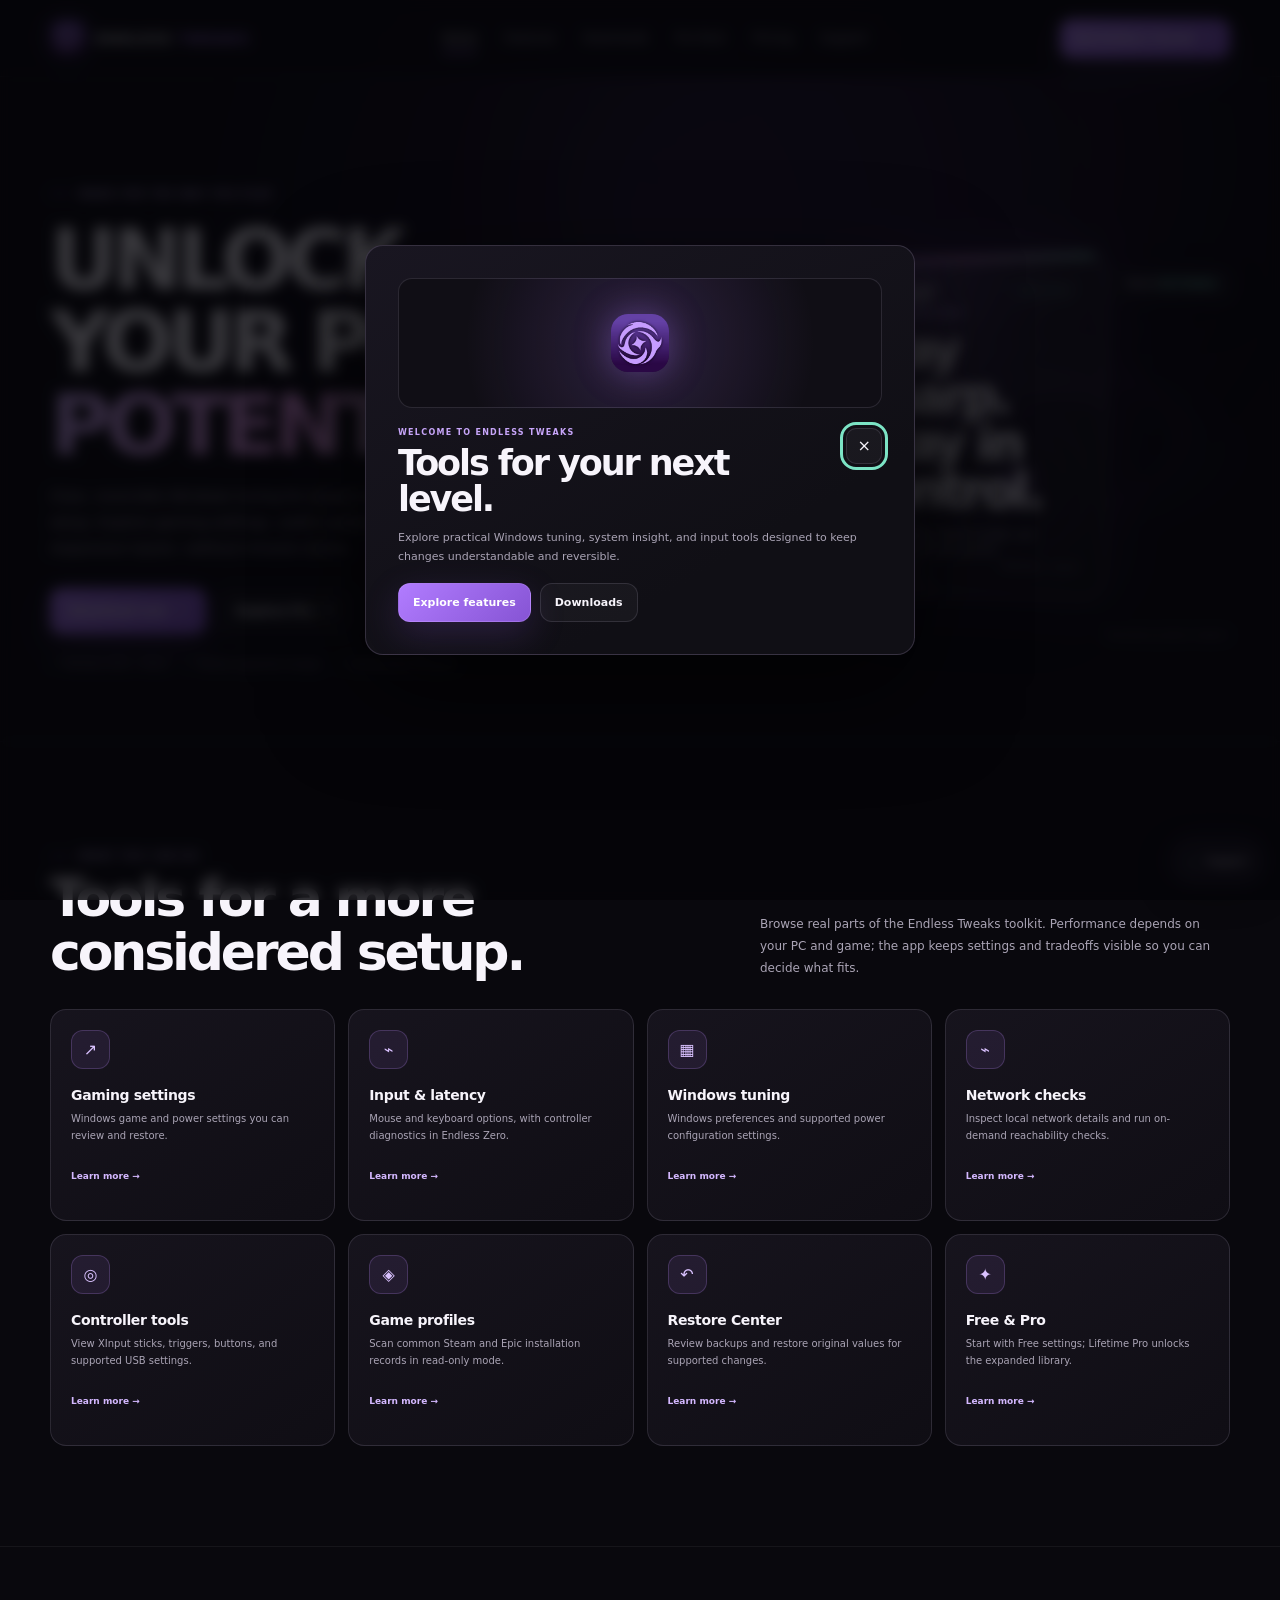
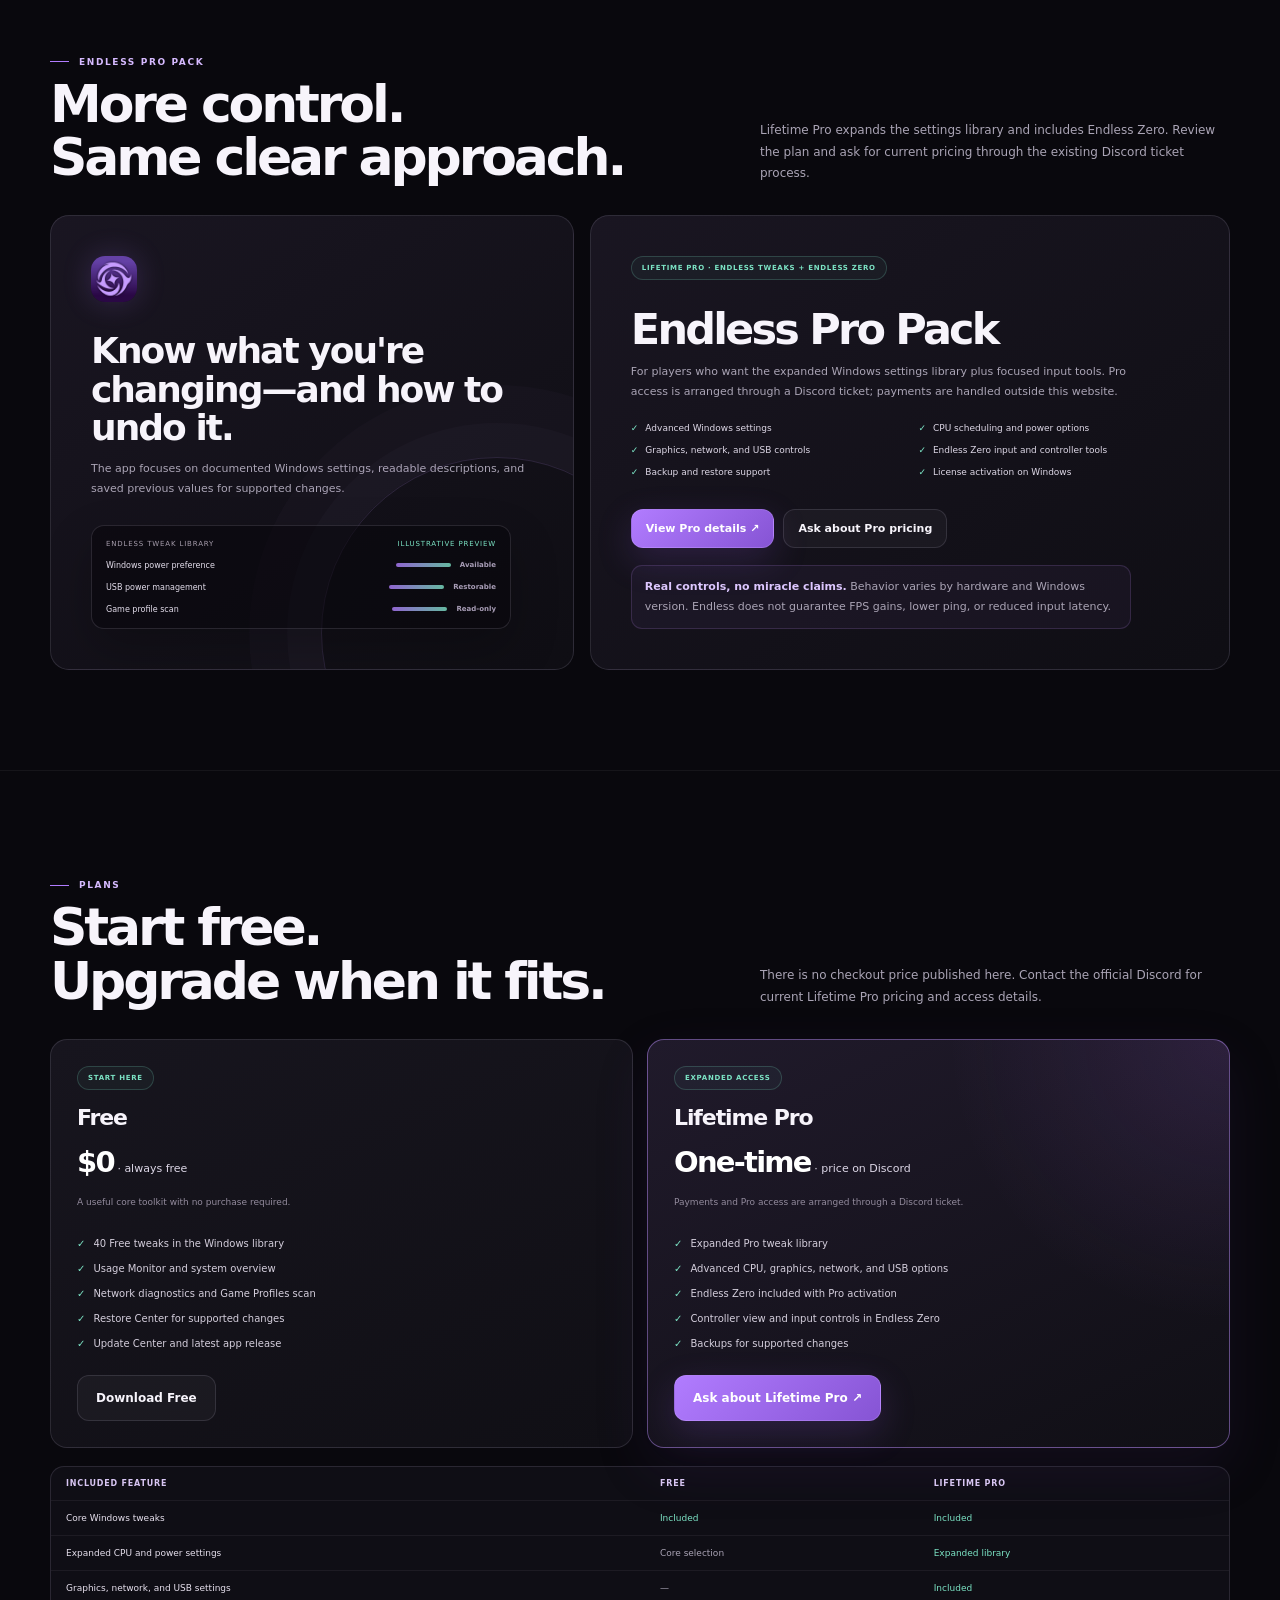
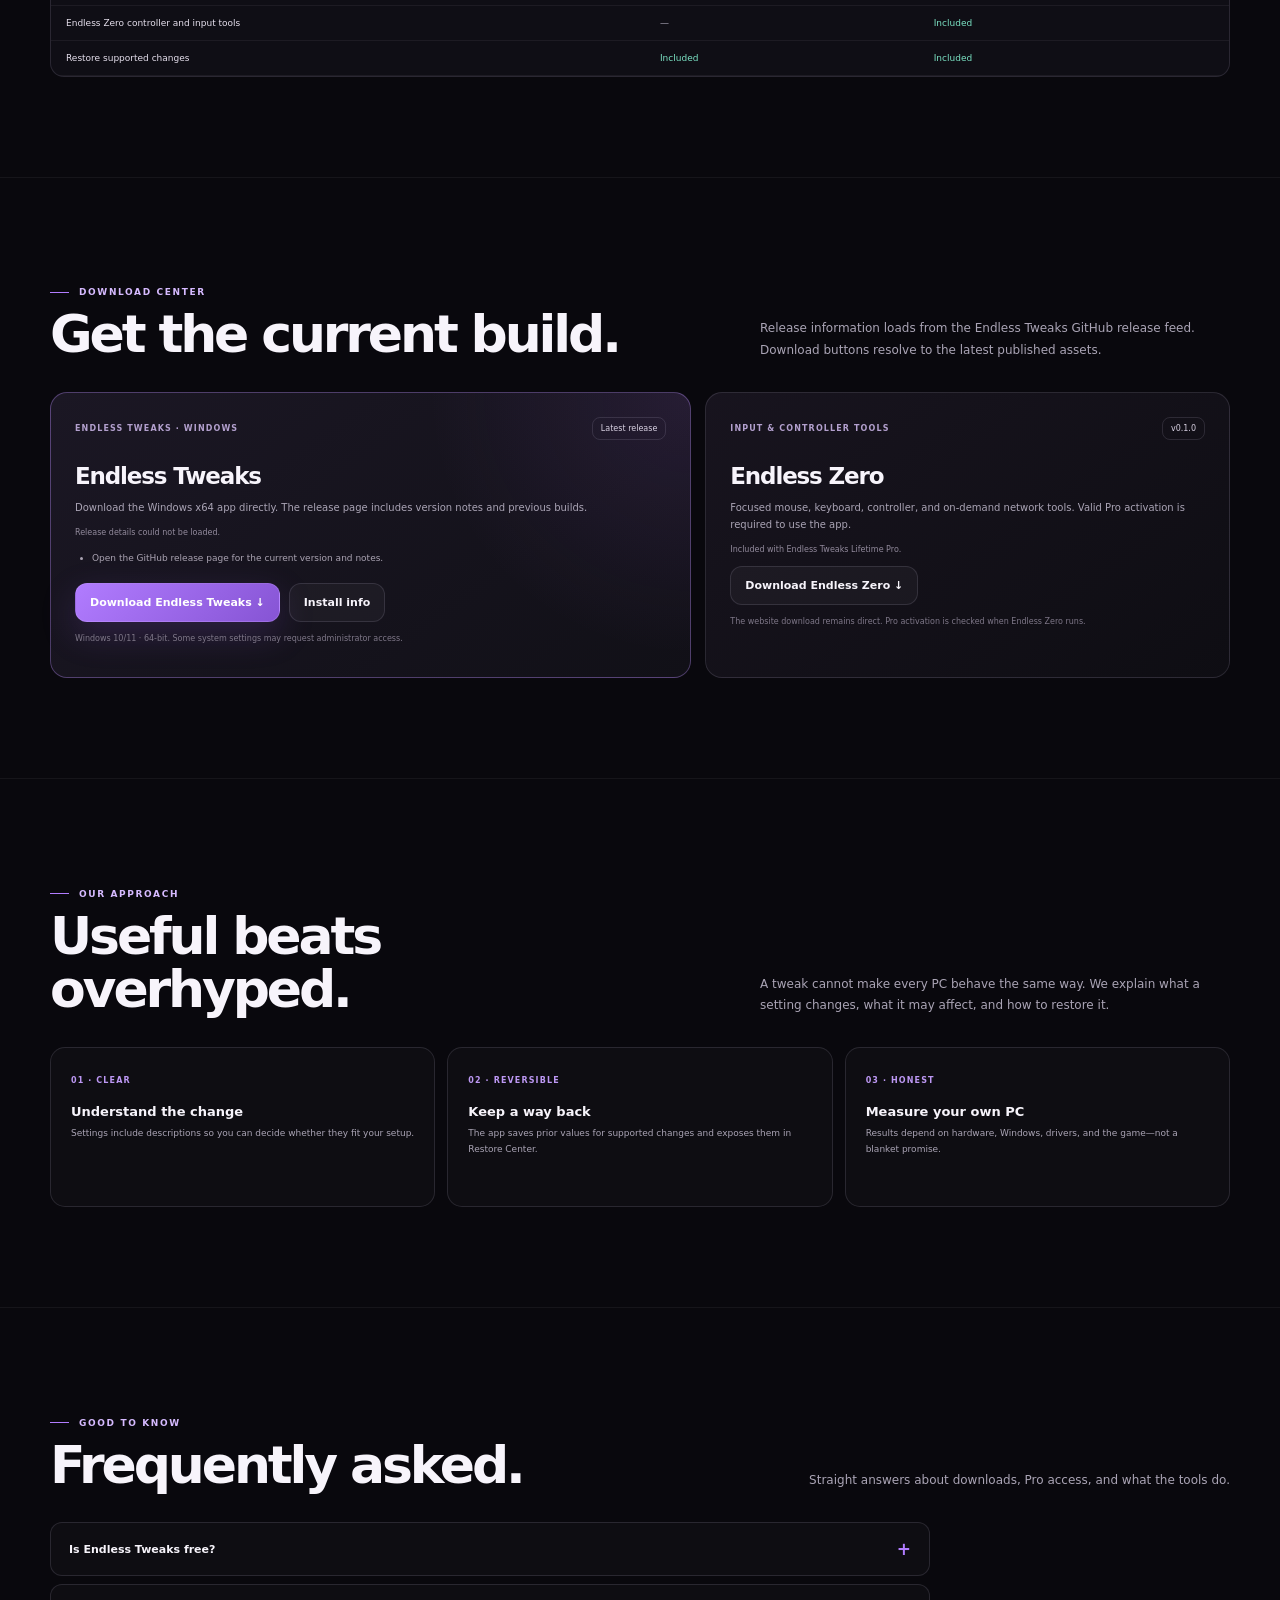
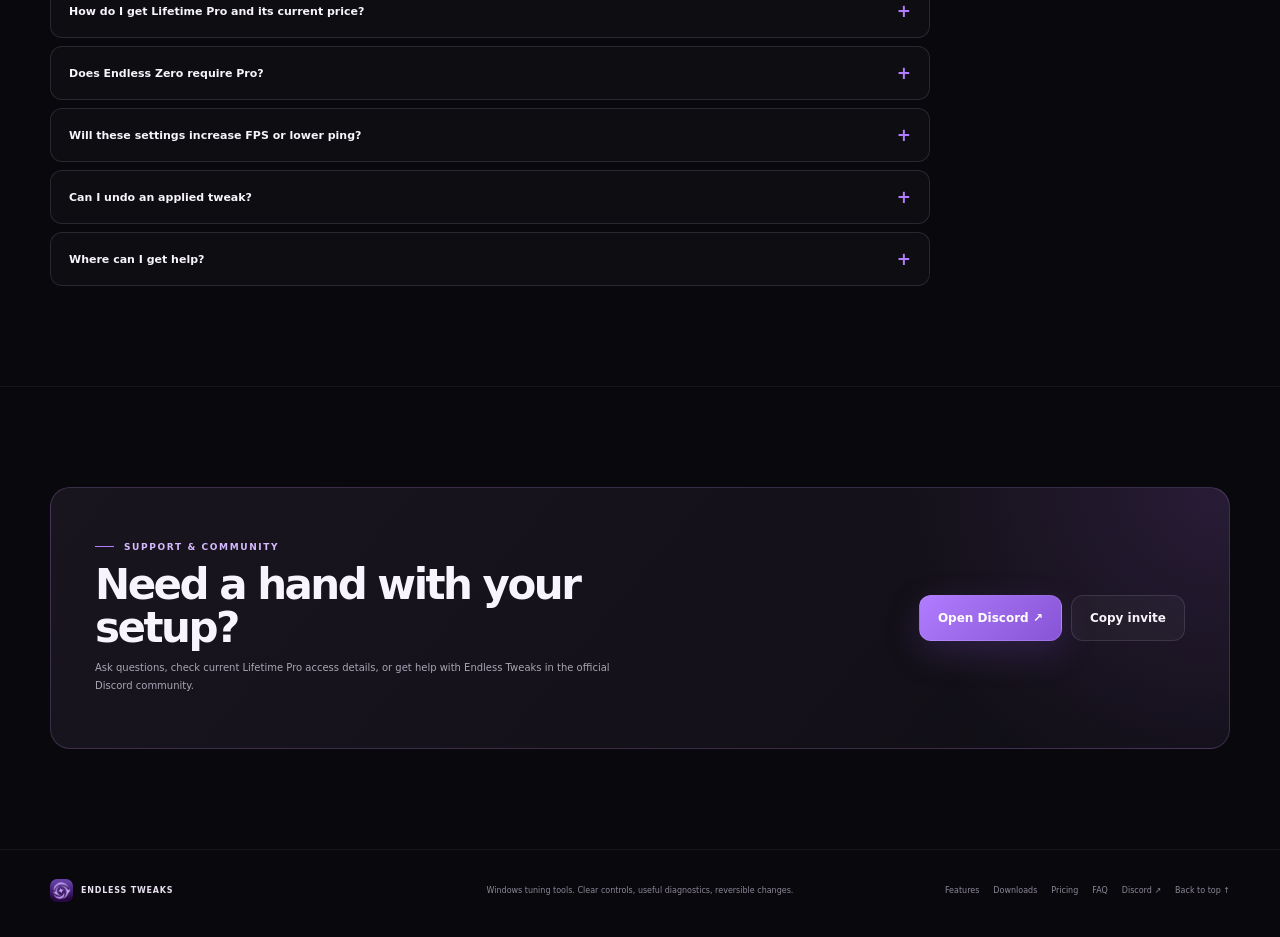
==== index.html @ 5c089eae "Remove Endless Zero release notes" ====
<!doctype html>
<html lang="en">
<head>
  <meta charset="utf-8">
  <meta name="viewport" content="width=device-width, initial-scale=1">
  <meta name="theme-color" content="#09080d">
  <meta name="description" content="Endless Tweaks gives PC players clear Windows tuning tools, reversible settings, system insights, and controller diagnostics.">
  <meta property="og:type" content="website">
  <meta property="og:title" content="Endless Tweaks — Play sharp. Stay in control.">
  <meta property="og:description" content="A practical Windows toolkit for gaming settings, system insight, and responsive inputs.">
  <meta property="og:image" content="https://endlesstweaks.github.io/endless-site/endless-logo-purple.png">
  <title>Endless Tweaks — Play sharp. Stay in control.</title>
  <style>
    :root{color-scheme:dark;--bg:#09080d;--surface:#111017;--surface2:#17151f;--line:rgba(224,211,248,.13);--line2:rgba(196,151,255,.34);--text:#f7f4fb;--muted:#aaa4b5;--purple:#b17cff;--purple2:#8856dc;--pink:#ee9aeb;--mint:#7ce4c5;--max:1180px;--mx:50vw;--my:25vh;font-family:Inter,ui-sans-serif,system-ui,-apple-system,BlinkMacSystemFont,"Segoe UI",sans-serif;font-synthesis:none;text-rendering:optimizeLegibility}
    *{box-sizing:border-box}html{scroll-behavior:smooth;scroll-padding-top:90px}body{margin:0;min-width:320px;overflow-x:hidden;background:var(--bg);color:var(--text)}body:before{content:"";position:fixed;inset:0;z-index:-1;pointer-events:none;background:radial-gradient(680px circle at var(--mx) var(--my),rgba(126,77,181,.13),transparent 67%)}body:after{content:"";position:fixed;inset:0;z-index:-2;pointer-events:none;opacity:.2;background-image:linear-gradient(rgba(255,255,255,.018) 1px,transparent 1px),linear-gradient(90deg,rgba(255,255,255,.018) 1px,transparent 1px);background-size:72px 72px;mask-image:linear-gradient(to bottom,black,transparent 72%)}a{color:inherit;text-decoration:none}button{font:inherit;color:inherit;cursor:pointer}img{max-width:100%}:focus-visible{outline:3px solid var(--mint);outline-offset:3px}.wrap{width:min(var(--max),calc(100% - 48px));margin-inline:auto}.skip{position:absolute;left:12px;top:-60px;z-index:90;padding:12px 16px;border-radius:10px;background:white;color:#111}.skip:focus{top:12px}
    .announcement{display:none;border-bottom:1px solid var(--line);background:rgba(177,124,255,.09)}.announcement.show{display:block}.announcement-in{display:flex;align-items:center;justify-content:center;gap:12px;min-height:40px;color:#e9dafd;font-size:12px;text-align:center}.announcement a{color:var(--mint);text-decoration:underline;text-underline-offset:3px}.icon-button,.menu-toggle{display:inline-grid;place-items:center;width:36px;height:36px;border:1px solid var(--line);border-radius:10px;background:rgba(255,255,255,.04)}
    .topbar{position:sticky;top:0;z-index:30;border-bottom:1px solid rgba(255,255,255,.065);background:rgba(9,8,13,.84);backdrop-filter:blur(18px)}.nav{height:76px;display:flex;align-items:center;justify-content:space-between;gap:22px}.brand{display:inline-flex;align-items:center;gap:10px;flex:0 0 auto;font-size:13px;font-weight:850;letter-spacing:.12em}.brand img{width:36px;height:36px;border:1px solid rgba(207,177,255,.2);border-radius:11px;object-fit:cover;box-shadow:0 0 24px rgba(173,120,255,.2)}.brand em{color:var(--purple);font-style:normal}.navlinks{display:flex;align-items:center;gap:clamp(14px,2.1vw,28px);color:#aaa4b5;font-size:12px}.navlinks a{position:relative;padding:10px 0;transition:color .18s}.navlinks a:hover,.navlinks a[aria-current=location]{color:white}.navlinks a[aria-current=location]:after{content:"";position:absolute;left:0;right:0;bottom:2px;height:2px;border-radius:2px;background:var(--purple)}.nav-actions{display:flex;align-items:center;gap:9px}.menu-toggle{display:none}
    .button{display:inline-flex;align-items:center;justify-content:center;gap:9px;min-height:46px;padding:0 18px;border:1px solid rgba(213,186,255,.2);border-radius:12px;background:linear-gradient(135deg,#b17cff,#8654d4);color:white;font-size:12px;font-weight:760;box-shadow:0 12px 35px rgba(130,83,204,.22);transition:transform .2s,box-shadow .2s,filter .2s,border-color .2s}.button:hover{transform:translateY(-2px);filter:brightness(1.08);box-shadow:0 16px 40px rgba(130,83,204,.32)}.button.secondary{border-color:var(--line);background:rgba(255,255,255,.035);box-shadow:none;color:var(--text)}.button.secondary:hover{border-color:var(--line2);background:rgba(177,124,255,.08)}.button.small{min-height:39px;padding-inline:14px;font-size:11px}.button.text{min-height:34px;padding:0;border:0;background:none;box-shadow:none;color:#d5baff}
    .hero{position:relative;overflow:hidden;padding:clamp(66px,8vw,110px) 0 72px}.hero:before{content:"";position:absolute;top:-180px;left:44%;width:600px;height:520px;border-radius:50%;background:rgba(132,77,193,.12);filter:blur(90px);pointer-events:none}.hero-grid{position:relative;display:grid;grid-template-columns:1fr .92fr;align-items:center;gap:clamp(35px,6vw,80px)}.eyebrow{display:inline-flex;align-items:center;gap:10px;color:#d6baff;font-size:9px;font-weight:850;letter-spacing:.18em;text-transform:uppercase}.eyebrow:before{content:"";width:19px;height:1px;background:var(--purple)}h1{max-width:700px;margin:20px 0 18px;font-size:clamp(49px,7.4vw,84px);line-height:.98;letter-spacing:-.072em;font-weight:780}.gradient-text{background:linear-gradient(105deg,#d2adff 2%,#e99ae8 52%,#a7ead2 100%);background-clip:text;-webkit-background-clip:text;color:transparent}.hero-copy{max-width:540px;margin:0;color:var(--muted);font-size:14px;line-height:1.85}.hero-actions{display:flex;align-items:center;flex-wrap:wrap;gap:11px;margin-top:26px}.trust{display:flex;flex-wrap:wrap;gap:9px 17px;margin-top:25px;color:#928b9d;font-size:9px}.trust span{display:inline-flex;align-items:center;gap:6px}.trust span:before{content:"✓";color:var(--mint);font-weight:900}
    .hero-art{min-height:435px;position:relative;display:grid;place-items:center;perspective:1100px;isolation:isolate}.halo{position:absolute;width:min(420px,88%);aspect-ratio:1;border:1px solid rgba(194,151,255,.17);border-radius:50%;transform:rotateX(67deg) rotateZ(-22deg);box-shadow:0 0 80px rgba(133,78,198,.12),inset 0 0 70px rgba(133,78,198,.06)}.halo:before,.halo:after{content:"";position:absolute;inset:13%;border:1px solid rgba(194,151,255,.12);border-radius:50%}.halo:after{inset:29%}.pack-stage{position:relative;width:min(390px,86%);height:370px;display:grid;place-items:center;transform-style:preserve-3d;transition:transform .25s ease-out}.pack-box{position:relative;width:min(278px,72vw);height:340px;display:flex;flex-direction:column;justify-content:space-between;padding:24px;overflow:hidden;border:1px solid rgba(230,214,255,.3);border-radius:20px;background:radial-gradient(430px circle at 10% 3%,rgba(183,129,255,.27),transparent 48%),linear-gradient(150deg,#272133 2%,#17131f 60%,#0e0d13);box-shadow:0 38px 90px rgba(0,0,0,.55),0 0 65px rgba(154,91,223,.2);transform:rotateY(-11deg) rotateX(4deg);transition:transform .3s,box-shadow .3s}.pack-box:before{content:"";position:absolute;inset:0 0 auto;height:4px;background:linear-gradient(90deg,var(--purple),var(--pink),var(--mint))}.pack-box:after{content:"";position:absolute;right:-80px;bottom:-70px;width:265px;height:265px;border:1px solid rgba(203,170,255,.13);border-radius:50%;box-shadow:0 0 0 28px rgba(203,170,255,.025),0 0 0 58px rgba(203,170,255,.02)}.pack-top,.pack-bottom{position:relative;z-index:1;width:100%;display:flex;justify-content:space-between;align-items:center;gap:9px}.pack-brand{display:flex;align-items:center;gap:8px;font-size:8px;font-weight:850;letter-spacing:.15em}.pack-brand img{width:25px;height:25px;border-radius:7px}.edition{padding:6px 8px;border:1px solid rgba(124,228,197,.24);border-radius:99px;color:var(--mint);font-size:7px;letter-spacing:.1em}.pack-copy{position:relative;z-index:1}.pack-copy small{display:block;margin-bottom:9px;color:#c7a7ff;font-size:8px;font-weight:850;letter-spacing:.18em}.pack-copy strong{display:block;font-size:clamp(34px,4.7vw,50px);line-height:.94;letter-spacing:-.07em}.pack-copy span{display:block;max-width:190px;margin-top:12px;color:#b3acbe;font-size:10px;line-height:1.55}.pack-foot{position:relative;z-index:1;display:flex;justify-content:space-between;color:#9c94a7;font-size:7px;letter-spacing:.11em}.pack-orbit{position:absolute;z-index:-1;right:-8px;bottom:4px;width:140px;height:140px;border:1px solid rgba(183,132,247,.26);border-radius:50%}.pack-orbit:before,.pack-orbit:after{content:"";position:absolute;border:1px solid rgba(183,132,247,.22);border-radius:inherit}.pack-orbit:before{inset:20px}.pack-orbit:after{inset:43px;background:radial-gradient(circle,rgba(177,124,255,.22),transparent 72%)}.float{position:absolute;z-index:3;padding:10px 12px;border:1px solid rgba(222,207,246,.16);border-radius:11px;background:rgba(18,15,25,.88);backdrop-filter:blur(12px);box-shadow:0 14px 38px rgba(0,0,0,.32);color:#dbd3e5;font-size:8px}.float strong{color:var(--mint)}.float-a{top:63px;right:-1px}.float-b{bottom:56px;left:-1px}.art-caption{position:absolute;right:2px;bottom:1px;color:#756e7f;font-size:8px;letter-spacing:.06em}
    .section{padding:clamp(68px,8vw,100px) 0;border-top:1px solid rgba(255,255,255,.055)}.section-head{display:flex;align-items:end;justify-content:space-between;gap:26px;margin-bottom:30px}h2{margin:11px 0 0;font-size:clamp(33px,4.7vw,52px);line-height:1.03;letter-spacing:-.06em}.section-copy{max-width:470px;margin:0;color:var(--muted);font-size:12px;line-height:1.8}.feature-grid{display:grid;grid-template-columns:repeat(4,1fr);gap:13px}.feature-card{position:relative;min-height:212px;overflow:hidden;padding:20px;border:1px solid var(--line);border-radius:16px;background:linear-gradient(145deg,rgba(24,21,31,.94),rgba(16,14,21,.96));transition:transform .2s,border-color .2s,box-shadow .2s}.feature-card:after{content:"";position:absolute;inset:0;pointer-events:none;opacity:0;background:radial-gradient(280px circle at var(--lx,50%) var(--ly,50%),rgba(180,126,255,.12),transparent 67%);transition:opacity .2s}.feature-card:hover{transform:translateY(-4px);border-color:var(--line2);box-shadow:0 18px 42px rgba(0,0,0,.22),0 0 28px rgba(154,99,221,.08)}.feature-card:hover:after{opacity:1}.feature-icon{position:relative;z-index:1;display:grid;place-items:center;width:39px;height:39px;border:1px solid rgba(190,143,255,.22);border-radius:12px;background:rgba(173,120,255,.09);color:#dac2ff;font-size:16px}.feature-card h3{position:relative;z-index:1;margin:18px 0 7px;font-size:14px;letter-spacing:-.025em}.feature-card p{position:relative;z-index:1;min-height:45px;margin:0 0 9px;color:var(--muted);font-size:10px;line-height:1.7}.learn{position:relative;z-index:1;padding:4px 0;border:0;background:none;color:#d4b8ff;font-size:9px;font-weight:750}.learn:hover{color:var(--mint)}
    .split{display:grid;grid-template-columns:.9fr 1.1fr;gap:16px}.showcase,.product{position:relative;overflow:hidden;border:1px solid var(--line);border-radius:19px;background:linear-gradient(145deg,rgba(26,22,34,.98),rgba(15,14,20,.98))}.showcase{min-height:410px;padding:clamp(24px,4vw,40px)}.showcase:before{content:"";position:absolute;right:-100px;bottom:-140px;width:350px;height:350px;border:1px solid rgba(194,151,255,.15);border-radius:50%;box-shadow:0 0 0 34px rgba(194,151,255,.025),0 0 0 72px rgba(194,151,255,.02)}.showcase-mark{width:46px;height:46px;border-radius:14px;box-shadow:0 0 30px rgba(173,120,255,.2)}.showcase h3{max-width:430px;margin:26px 0 10px;font-size:clamp(27px,3vw,36px);line-height:1.08;letter-spacing:-.055em}.showcase p{max-width:450px;color:var(--muted);font-size:11px;line-height:1.8}.mini-window{position:relative;z-index:1;max-width:420px;margin-top:26px;padding:14px;border:1px solid rgba(235,224,250,.13);border-radius:13px;background:rgba(8,7,11,.56);box-shadow:0 20px 48px rgba(0,0,0,.22)}.mini-head{display:flex;justify-content:space-between;color:#a69dac;font-size:7px;letter-spacing:.12em}.mini-head span:last-child{color:var(--mint)}.mini-row{display:grid;grid-template-columns:1fr 55px auto;align-items:center;gap:9px;margin-top:13px;color:#e4deec;font-size:8px}.mini-row i{height:4px;border-radius:9px;background:linear-gradient(90deg,var(--purple),var(--mint));opacity:.8}.mini-row b{color:#a89db6;font-size:7px;font-weight:600}.product{display:flex;flex-direction:column;justify-content:space-between;padding:clamp(24px,4vw,40px)}.tag{display:inline-flex;align-items:center;gap:7px;width:fit-content;padding:7px 10px;border:1px solid rgba(124,228,197,.2);border-radius:99px;background:rgba(124,228,197,.045);color:var(--mint);font-size:7px;font-weight:800;letter-spacing:.1em;text-transform:uppercase}.product h3{max-width:500px;margin:21px 0 10px;font-size:clamp(30px,4vw,43px);line-height:1;letter-spacing:-.065em}.product p{max-width:500px;color:var(--muted);font-size:11px;line-height:1.8}.bullets{display:grid;grid-template-columns:1fr 1fr;gap:12px 17px;margin:21px 0 25px;padding:0;list-style:none;color:#ded8e7;font-size:9px}.bullets li:before{content:"✓";margin-right:7px;color:var(--mint)}.cta-row{display:flex;align-items:center;flex-wrap:wrap;gap:9px}.callout{margin:17px 0 0;padding:11px 13px;border:1px solid rgba(196,151,255,.16);border-radius:11px;background:rgba(173,120,255,.05);color:#b9b1c2;font-size:9px;line-height:1.65}.callout strong{color:#ddc7ff}
    .plans{display:grid;grid-template-columns:1fr 1fr;gap:14px}.plan{display:flex;flex-direction:column;min-height:355px;padding:26px;border:1px solid var(--line);border-radius:17px;background:linear-gradient(155deg,#17151e,#100f15)}.plan.pro{border-color:rgba(188,145,255,.45);background:radial-gradient(500px circle at 100% 0%,rgba(160,100,220,.14),transparent 56%),linear-gradient(155deg,#201a2b,#100f15);box-shadow:0 20px 56px rgba(85,54,133,.13)}.plan h3{margin:15px 0 4px;font-size:22px;letter-spacing:-.05em}.plan-price{color:#ddd7e7;font-size:11px}.plan-price strong{color:white;font-size:29px;letter-spacing:-.06em}.plan-note{margin-top:7px;color:#938b9d;font-size:9px}.plan-list{display:grid;gap:10px;margin:20px 0 24px;padding:0;list-style:none;color:#d4cedc;font-size:10px}.plan-list li{display:flex;gap:8px;line-height:1.5}.plan-list li:before{content:"✓";color:var(--mint);font-weight:900}.plan .button{width:fit-content;margin-top:auto}.comparison{margin-top:18px;overflow:auto;border:1px solid var(--line);border-radius:14px;background:rgba(18,16,24,.75)}table{width:100%;min-width:530px;border-collapse:collapse;text-align:left;font-size:9px}th,td{padding:12px 15px;border-bottom:1px solid rgba(255,255,255,.06)}th{color:#d8c6f3;font-size:8px;letter-spacing:.1em;text-transform:uppercase}td{color:var(--muted)}td:first-child{color:#e7e1ee}.yes{color:var(--mint)!important}
    .downloads{display:grid;grid-template-columns:1.1fr .9fr;gap:14px}.download-card{min-height:285px;padding:24px;border:1px solid var(--line);border-radius:17px;background:linear-gradient(145deg,rgba(25,21,32,.95),rgba(15,14,20,.95))}.download-card.primary{border-color:rgba(188,145,255,.34);background:radial-gradient(450px circle at 100% 0%,rgba(160,100,220,.12),transparent 58%),linear-gradient(145deg,#1b1724,#111017)}.download-meta{display:flex;align-items:center;justify-content:space-between;gap:10px}.download-meta small{color:#b3a0ce;font-size:8px;font-weight:800;letter-spacing:.14em}.pill{max-width:165px;padding:6px 8px;border:1px solid var(--line);border-radius:8px;color:#d8d1e2;font-size:8px;white-space:nowrap}.download-card h3{margin:23px 0 7px;font-size:23px;letter-spacing:-.05em}.download-card p{color:var(--muted);font-size:10px;line-height:1.7}.release-date{min-height:15px;color:#928a9c!important;font-size:8px!important}.release-notes{max-height:90px;overflow:auto;margin:10px 0 17px;padding-left:17px;color:#aaa3b2;font-size:9px;line-height:1.7}.download-foot{margin-top:10px;color:#7e7788!important;font-size:8px!important}.skeleton{display:inline-block;width:90px;height:12px;border-radius:5px;background:linear-gradient(90deg,#24212c,#383142,#24212c);background-size:200% 100%;animation:shine 1.4s infinite}@keyframes shine{to{background-position:-200% 0}}
    .approach-grid{display:grid;grid-template-columns:repeat(3,1fr);gap:12px}.approach-card{min-height:160px;padding:20px;border:1px solid var(--line);border-radius:15px;background:rgba(255,255,255,.025)}.approach-num{color:#bd98f4;font-size:8px;font-weight:850;letter-spacing:.14em}.approach-card h3{margin:17px 0 7px;font-size:13px}.approach-card p{margin:0;color:var(--muted);font-size:9px;line-height:1.75}
    .faq{display:grid;gap:8px;max-width:880px}.faq-item{overflow:hidden;border:1px solid var(--line);border-radius:12px;background:rgba(255,255,255,.023)}.faq-q{display:flex;width:100%;align-items:center;justify-content:space-between;gap:18px;padding:16px 18px;border:0;background:none;text-align:left;font-size:11px;font-weight:720}.faq-q span:last-child{color:var(--purple);font-size:17px;transition:transform .2s}.faq-q[aria-expanded=true] span:last-child{transform:rotate(45deg)}.faq-answer{display:grid;grid-template-rows:0fr;transition:grid-template-rows .22s}.faq-answer>div{overflow:hidden}.faq-answer p{margin:0;padding:0 18px 16px;color:var(--muted);font-size:10px;line-height:1.75}.faq-item.open .faq-answer{grid-template-rows:1fr}
    .support-band{display:flex;align-items:center;justify-content:space-between;gap:26px;padding:clamp(24px,5vw,44px);border:1px solid rgba(197,157,255,.2);border-radius:20px;background:radial-gradient(600px circle at 100% 0%,rgba(151,92,210,.17),transparent 56%),linear-gradient(130deg,#19151f,#100e15)}.support-band h2{max-width:570px;font-size:clamp(29px,4vw,42px)}.support-band p{max-width:550px;color:var(--muted);font-size:10px;line-height:1.75}.footer{padding:29px 0 35px;border-top:1px solid rgba(255,255,255,.06);color:#8e8798;font-size:8px}.footer-in{display:grid;grid-template-columns:1fr auto 1fr;align-items:center;gap:18px}.footer-brand{display:inline-flex;align-items:center;gap:8px;width:fit-content;color:#e8e1ef;font-weight:820;letter-spacing:.1em}.footer-brand img{width:23px;height:23px;border-radius:7px}.footer-links{display:flex;justify-content:flex-end;flex-wrap:wrap;gap:14px}.footer-links a:hover{color:white}.footer-note{text-align:center}.floating-support{position:fixed;right:18px;bottom:18px;z-index:25;display:inline-flex;align-items:center;gap:7px;min-height:42px;padding:0 14px;border:1px solid rgba(203,174,242,.24);border-radius:99px;background:rgba(26,22,34,.93);box-shadow:0 10px 34px rgba(0,0,0,.4),0 0 25px rgba(150,92,215,.12);backdrop-filter:blur(12px);color:#eee6f7;font-size:9px;font-weight:750;transition:transform .2s}.floating-support:hover{transform:translateY(-2px);border-color:var(--purple)}.floating-support b{color:var(--mint);font-size:14px}
    .toast{position:fixed;left:50%;bottom:22px;z-index:80;max-width:min(390px,calc(100vw - 32px));padding:11px 15px;transform:translate(-50%,20px);opacity:0;pointer-events:none;border:1px solid var(--line2);border-radius:10px;background:#201a2b;box-shadow:0 15px 50px rgba(0,0,0,.45);font-size:10px;transition:opacity .2s,transform .2s}.toast.visible{transform:translate(-50%,0);opacity:1}
    dialog{color:var(--text)}.modal{width:min(550px,calc(100% - 26px));max-height:min(88vh,740px);padding:0;overflow:auto;border:1px solid rgba(216,195,244,.18);border-radius:18px;background:linear-gradient(150deg,#191621,#100f15 72%);box-shadow:0 35px 100px rgba(0,0,0,.65)}.modal::backdrop{background:rgba(5,4,8,.78);backdrop-filter:blur(7px)}.modal-in{padding:clamp(20px,5vw,32px)}.modal-head{display:flex;align-items:start;justify-content:space-between;gap:18px}.modal-kicker{display:block;margin-bottom:8px;color:#c8a6fa;font-size:8px;font-weight:850;letter-spacing:.16em;text-transform:uppercase}.modal h2{margin:0;font-size:clamp(25px,6vw,35px)}.modal p{color:var(--muted);font-size:11px;line-height:1.75}.modal-actions{display:flex;flex-wrap:wrap;gap:9px;margin-top:17px}.detail-list{display:grid;gap:8px;padding:0;list-style:none}.detail-list li{color:#d7d0df;font-size:10px;line-height:1.6}.detail-list li:before{content:"✓";margin-right:8px;color:var(--mint)}.welcome-art{display:grid;place-items:center;min-height:130px;margin:0 0 20px;border:1px solid var(--line);border-radius:14px;background:radial-gradient(circle,rgba(170,114,246,.18),transparent 70%),#100e15}.welcome-art img{width:58px;height:58px;border-radius:17px;box-shadow:0 0 35px rgba(173,120,255,.35)}.status{min-height:16px;color:var(--mint)!important;font-size:9px!important}
    [data-reveal]{opacity:0;transform:translateY(15px);transition:opacity .5s ease,transform .5s ease}[data-reveal].in{opacity:1;transform:none}
    @media(max-width:980px){.navlinks{gap:12px;font-size:10px}.hero-grid{grid-template-columns:1fr .82fr;gap:20px}.hero-art{min-height:380px}.feature-grid{grid-template-columns:repeat(2,1fr)}}
    @media(max-width:760px){html{scroll-padding-top:76px}.wrap{width:min(var(--max),calc(100% - 34px))}.nav{height:67px}.menu-toggle{display:inline-grid}.navlinks{display:none;position:absolute;top:calc(100% + 1px);left:0;right:0;padding:10px 17px 14px;border-bottom:1px solid var(--line);background:rgba(12,10,17,.97);box-shadow:0 18px 36px rgba(0,0,0,.3)}.navlinks.open{display:grid;gap:0}.navlinks a{padding:12px 4px;font-size:12px}.navlinks a[aria-current=location]:after{display:none}.nav-actions>.button{display:none}.hero{padding:56px 0 57px}.hero-grid{grid-template-columns:1fr;gap:12px}.hero-art{min-height:370px}.section-head{align-items:start;flex-direction:column;gap:13px;margin-bottom:24px}.split{grid-template-columns:1fr}.showcase{min-height:370px}.downloads{grid-template-columns:1fr}.support-band{align-items:flex-start;flex-direction:column}.footer-in{grid-template-columns:1fr;justify-items:start}.footer-note{text-align:left}.footer-links{justify-content:flex-start}}
    @media(max-width:480px){.wrap{width:calc(100% - 30px)}.brand{gap:7px;font-size:9px}.brand img{width:31px;height:31px}.hero{padding-top:46px}h1{font-size:clamp(43px,13.5vw,63px)}.hero-copy{font-size:12px}.hero-art{min-height:340px;margin-inline:-5px}.pack-stage{height:320px}.pack-box{width:230px;height:294px;padding:20px}.pack-copy strong{font-size:40px}.float-a{top:18px;right:-3px}.float-b{bottom:18px;left:-3px}.art-caption{right:5px;font-size:7px}.feature-grid,.plans,.approach-grid{grid-template-columns:1fr}.feature-card{min-height:180px}.feature-card p{min-height:auto}.showcase,.product{padding:22px}.showcase{min-height:355px}.bullets{grid-template-columns:1fr;gap:8px}.plan{min-height:335px;padding:22px}.download-card{min-height:270px;padding:21px}.support-band{padding:22px}.floating-support{right:11px;bottom:11px;min-height:40px;padding-inline:12px}.footer-links{gap:10px 13px}}
    @media(prefers-reduced-motion:reduce){*,*:before,*:after{scroll-behavior:auto!important;animation-duration:.01ms!important;animation-iteration-count:1!important;transition-duration:.01ms!important}[data-reveal]{opacity:1;transform:none}}
  </style>
</head>
<body>
  <a class="skip" href="#main">Skip to content</a>
  <div class="announcement" id="announcement" aria-live="polite"><div class="announcement-in wrap"><span id="announcementText"></span><a id="announcementLink" href="#downloads">Details</a><button class="icon-button" type="button" aria-label="Dismiss announcement">×</button></div></div>
  <header class="topbar"><nav class="nav wrap" aria-label="Main navigation">
    <a class="brand" href="#top" aria-label="Endless Tweaks home"><img src="endless-logo-purple.png" alt=""><span>ENDLESS<em> TWEAKS</em></span></a>
    <div class="navlinks" id="siteNav"><a href="#top">Home</a><a href="#features">Features</a><a href="#downloads">Downloads</a><a href="#pro-pack">Pro Pack</a><a href="#pricing">Pricing</a><a href="#support">Support</a></div>
    <div class="nav-actions"><a class="button small" href="#downloads">Get Endless Tweaks <span aria-hidden="true">↓</span></a><button class="menu-toggle" type="button" aria-label="Open navigation menu" aria-expanded="false" aria-controls="siteNav"><span aria-hidden="true">☰</span></button></div>
  </nav></header>
  <main id="main">
    <section class="hero" id="top"><div class="hero-grid wrap"><div data-reveal>
      <span class="eyebrow">Made for the way you play</span><h1>UNLOCK YOUR PC'S <span class="gradient-text">POTENTIAL.</span></h1>
      <p class="hero-copy">Clear, reversible Windows tuning for players who want to understand their setup. Explore gaming settings, useful system readings, and tools for responsive inputs—without miracle claims.</p>
      <div class="hero-actions"><a class="button" href="#downloads">Download now <span aria-hidden="true">↓</span></a><a class="button secondary" href="#pro-pack">Explore Pro <span aria-hidden="true">↗</span></a></div>
      <div class="trust"><span>Windows 10/11 · 64-bit</span><span>Restore supported changes</span><span>No promised FPS gains</span></div>
    </div><div class="hero-art" id="heroArt" aria-label="Illustrative Endless Pro Pack artwork" data-reveal>
      <div class="halo" aria-hidden="true"></div><div class="float float-a">TWEAKS <strong>RESTORABLE</strong></div><div class="float float-b">SYSTEM TOOLS <strong>IN ONE PLACE</strong></div>
      <div class="pack-stage" id="packStage"><div class="pack-box">
        <div class="pack-top"><div class="pack-brand"><img src="endless-logo-purple.png" alt=""><span>ENDLESS<br>TWEAKS</span></div><span class="edition">PRO ACCESS</span></div>
        <div class="pack-copy"><small>ENDLESS PRO PACK</small><strong>Play sharp.<br>Stay in control.</strong><span>Windows tuning, system insight, and input tools in one focused kit.</span><i class="pack-orbit" aria-hidden="true"></i></div>
        <div class="pack-foot"><span>LIFETIME PLAN</span><span>WINDOWS · 64-BIT</span></div>
      </div></div><span class="art-caption">Illustrative product artwork</span>
    </div></div></section>

    <section class="section" id="features"><div class="wrap">
      <div class="section-head" data-reveal><div><span class="eyebrow">What you can do</span><h2>Tools for a more<br>considered setup.</h2></div><p class="section-copy">Browse real parts of the Endless Tweaks toolkit. Performance depends on your PC and game; the app keeps settings and tradeoffs visible so you can decide what fits.</p></div>
      <div class="feature-grid">
        <article class="feature-card" data-feature="gaming" data-reveal><span class="feature-icon" aria-hidden="true">↗</span><h3>Gaming settings</h3><p>Windows game and power settings you can review and restore.</p><button class="learn" type="button">Learn more →</button></article>
        <article class="feature-card" data-feature="input" data-reveal><span class="feature-icon" aria-hidden="true">⌁</span><h3>Input &amp; latency</h3><p>Mouse and keyboard options, with controller diagnostics in Endless Zero.</p><button class="learn" type="button">Learn more →</button></article>
        <article class="feature-card" data-feature="windows" data-reveal><span class="feature-icon" aria-hidden="true">▦</span><h3>Windows tuning</h3><p>Windows preferences and supported power configuration settings.</p><button class="learn" type="button">Learn more →</button></article>
        <article class="feature-card" data-feature="network" data-reveal><span class="feature-icon" aria-hidden="true">⌁</span><h3>Network checks</h3><p>Inspect local network details and run on-demand reachability checks.</p><button class="learn" type="button">Learn more →</button></article>
        <article class="feature-card" data-feature="controller" data-reveal><span class="feature-icon" aria-hidden="true">◎</span><h3>Controller tools</h3><p>View XInput sticks, triggers, buttons, and supported USB settings.</p><button class="learn" type="button">Learn more →</button></article>
        <article class="feature-card" data-feature="profiles" data-reveal><span class="feature-icon" aria-hidden="true">◈</span><h3>Game profiles</h3><p>Scan common Steam and Epic installation records in read-only mode.</p><button class="learn" type="button">Learn more →</button></article>
        <article class="feature-card" data-feature="restore" data-reveal><span class="feature-icon" aria-hidden="true">↶</span><h3>Restore Center</h3><p>Review backups and restore original values for supported changes.</p><button class="learn" type="button">Learn more →</button></article>
        <article class="feature-card" data-feature="plans" data-reveal><span class="feature-icon" aria-hidden="true">✦</span><h3>Free &amp; Pro</h3><p>Start with Free settings; Lifetime Pro unlocks the expanded library.</p><button class="learn" type="button">Learn more →</button></article>
      </div>
    </div></section>

    <section class="section" id="pro-pack"><div class="wrap">
      <div class="section-head" data-reveal><div><span class="eyebrow">Endless Pro Pack</span><h2>More control.<br>Same clear approach.</h2></div><p class="section-copy">Lifetime Pro expands the settings library and includes Endless Zero. Review the plan and ask for current pricing through the existing Discord ticket process.</p></div>
      <div class="split">
        <div class="showcase" data-reveal><img class="showcase-mark" src="endless-logo-purple.png" alt="Endless Tweaks logo" loading="lazy"><h3>Know what you're changing—and how to undo it.</h3><p>The app focuses on documented Windows settings, readable descriptions, and saved previous values for supported changes.</p>
          <div class="mini-window" aria-label="Illustrative interface preview, not live system data"><div class="mini-head"><span>ENDLESS TWEAK LIBRARY</span><span>ILLUSTRATIVE PREVIEW</span></div><div class="mini-row"><span>Windows power preference</span><i></i><b>Available</b></div><div class="mini-row"><span>USB power management</span><i></i><b>Restorable</b></div><div class="mini-row"><span>Game profile scan</span><i></i><b>Read-only</b></div></div>
        </div>
        <article class="product" data-reveal><span class="tag">Lifetime Pro · Endless Tweaks + Endless Zero</span><div><h3>Endless Pro Pack</h3><p>For players who want the expanded Windows settings library plus focused input tools. Pro access is arranged through a Discord ticket; payments are handled outside this website.</p>
          <ul class="bullets"><li>Advanced Windows settings</li><li>CPU scheduling and power options</li><li>Graphics, network, and USB controls</li><li>Endless Zero input and controller tools</li><li>Backup and restore support</li><li>License activation on Windows</li></ul>
        </div><div><div class="cta-row"><button class="button small" type="button" data-dialog="proDialog">View Pro details ↗</button><a class="button secondary small" href="https://discord.gg/4qNSaAs9qr" target="_blank" rel="noopener">Ask about Pro pricing</a></div><p class="callout"><strong>Real controls, no miracle claims.</strong> Behavior varies by hardware and Windows version. Endless does not guarantee FPS gains, lower ping, or reduced input latency.</p></div></article>
      </div>
    </div></section>

    <section class="section" id="pricing"><div class="wrap">
      <div class="section-head" data-reveal><div><span class="eyebrow">Plans</span><h2>Start free.<br>Upgrade when it fits.</h2></div><p class="section-copy">There is no checkout price published here. Contact the official Discord for current Lifetime Pro pricing and access details.</p></div>
      <div class="plans">
        <article class="plan" data-reveal><span class="tag">START HERE</span><h3>Free</h3><p class="plan-price"><strong>$0</strong> · always free</p><p class="plan-note">A useful core toolkit with no purchase required.</p><ul class="plan-list"><li>40 Free tweaks in the Windows library</li><li>Usage Monitor and system overview</li><li>Network diagnostics and Game Profiles scan</li><li>Restore Center for supported changes</li><li>Update Center and latest app release</li></ul><a class="button secondary" href="#downloads">Download Free</a></article>
        <article class="plan pro" data-reveal><span class="tag">EXPANDED ACCESS</span><h3>Lifetime Pro</h3><p class="plan-price"><strong>One-time</strong> · price on Discord</p><p class="plan-note">Payments and Pro access are arranged through a Discord ticket.</p><ul class="plan-list"><li>Expanded Pro tweak library</li><li>Advanced CPU, graphics, network, and USB options</li><li>Endless Zero included with Pro activation</li><li>Controller view and input controls in Endless Zero</li><li>Backups for supported changes</li></ul><a class="button" href="https://discord.gg/4qNSaAs9qr" target="_blank" rel="noopener">Ask about Lifetime Pro ↗</a></article>
      </div>
      <div class="comparison" role="region" aria-label="Free and Lifetime Pro comparison" tabindex="0" data-reveal><table><thead><tr><th scope="col">Included feature</th><th scope="col">Free</th><th scope="col">Lifetime Pro</th></tr></thead><tbody>
        <tr><td>Core Windows tweaks</td><td class="yes">Included</td><td class="yes">Included</td></tr><tr><td>Expanded CPU and power settings</td><td>Core selection</td><td class="yes">Expanded library</td></tr><tr><td>Graphics, network, and USB settings</td><td>—</td><td class="yes">Included</td></tr><tr><td>Endless Zero controller and input tools</td><td>—</td><td class="yes">Included</td></tr><tr><td>Restore supported changes</td><td class="yes">Included</td><td class="yes">Included</td></tr>
      </tbody></table></div>
    </div></section>

    <section class="section" id="downloads"><div class="wrap">
      <div class="section-head" data-reveal><div><span class="eyebrow">Download center</span><h2>Get the current build.</h2></div><p class="section-copy">Release information loads from the Endless Tweaks GitHub release feed. Download buttons resolve to the latest published assets.</p></div>
      <div class="downloads">
        <article class="download-card primary" data-reveal><div class="download-meta"><small>ENDLESS TWEAKS · WINDOWS</small><span class="pill" id="releaseVersion"><span class="skeleton" aria-label="Loading version"></span></span></div><h3>Endless Tweaks</h3><p>Download the Windows x64 app directly. The release page includes version notes and previous builds.</p><p class="release-date" id="releaseDate" aria-live="polite">Checking the latest release…</p><ul class="release-notes" id="releaseNotes"><li>Release notes load from GitHub.</li></ul><div class="cta-row"><a class="button small product-download" href="../../artifacts/EndlessTweaks-Consumer-win-x64.exe" data-release-url="https://github.com/EndlessTweaks/endless-site/releases/latest/download/EndlessTweaks-Consumer-win-x64.exe" download>Download Endless Tweaks ↓</a><button class="button secondary small" type="button" data-dialog="downloadDialog">Install info</button></div><p class="download-foot">Windows 10/11 · 64-bit. Some system settings may request administrator access.</p></article>
        <article class="download-card" data-reveal><div class="download-meta"><small>INPUT &amp; CONTROLLER TOOLS</small><span class="pill">v0.1.0</span></div><h3>Endless Zero</h3><p>Focused mouse, keyboard, controller, and on-demand network tools. Valid Pro activation is required to use the app.</p><p class="release-date">Included with Endless Tweaks Lifetime Pro.</p><div class="cta-row"><a class="button secondary small product-download" href="../../artifacts/EndlessZero-Consumer-win-x64.zip" data-release-url="https://github.com/EndlessTweaks/endless-site/releases/latest/download/EndlessZero-Consumer-win-x64.zip" download>Download Endless Zero ↓</a></div><p class="download-foot">The website download remains direct. Pro activation is checked when Endless Zero runs.</p></article>
      </div>
    </div></section>

    <section class="section" id="approach"><div class="wrap">
      <div class="section-head" data-reveal><div><span class="eyebrow">Our approach</span><h2>Useful beats<br>overhyped.</h2></div><p class="section-copy">A tweak cannot make every PC behave the same way. We explain what a setting changes, what it may affect, and how to restore it.</p></div>
      <div class="approach-grid"><article class="approach-card" data-reveal><span class="approach-num">01 · CLEAR</span><h3>Understand the change</h3><p>Settings include descriptions so you can decide whether they fit your setup.</p></article><article class="approach-card" data-reveal><span class="approach-num">02 · REVERSIBLE</span><h3>Keep a way back</h3><p>The app saves prior values for supported changes and exposes them in Restore Center.</p></article><article class="approach-card" data-reveal><span class="approach-num">03 · HONEST</span><h3>Measure your own PC</h3><p>Results depend on hardware, Windows, drivers, and the game—not a blanket promise.</p></article></div>
    </div></section>

    <section class="section" id="faq"><div class="wrap">
      <div class="section-head" data-reveal><div><span class="eyebrow">Good to know</span><h2>Frequently asked.</h2></div><p class="section-copy">Straight answers about downloads, Pro access, and what the tools do.</p></div>
      <div class="faq" data-reveal>
        <div class="faq-item"><button class="faq-q" aria-expanded="false"><span>Is Endless Tweaks free?</span><span aria-hidden="true">+</span></button><div class="faq-answer"><div><p>Yes. The application includes a Free library with 40 tweaks, Usage Monitor, Restore Center, and other included tools. Lifetime Pro unlocks the expanded tweak library.</p></div></div></div>
        <div class="faq-item"><button class="faq-q" aria-expanded="false"><span>How do I get Lifetime Pro and its current price?</span><span aria-hidden="true">+</span></button><div class="faq-answer"><div><p>Open a ticket through the official Discord. The team shares current pricing and access details there; payments are handled outside this website.</p></div></div></div>
        <div class="faq-item"><button class="faq-q" aria-expanded="false"><span>Does Endless Zero require Pro?</span><span aria-hidden="true">+</span></button><div class="faq-answer"><div><p>Endless Zero is included with Endless Tweaks Lifetime Pro. You can download it directly here, but it requires valid Pro activation when it starts.</p></div></div></div>
        <div class="faq-item"><button class="faq-q" aria-expanded="false"><span>Will these settings increase FPS or lower ping?</span><span aria-hidden="true">+</span></button><div class="faq-answer"><div><p>No result is guaranteed. Windows settings behave differently across PCs; basic reachability checks do not change your internet route or measure game-server performance.</p></div></div></div>
        <div class="faq-item"><button class="faq-q" aria-expanded="false"><span>Can I undo an applied tweak?</span><span aria-hidden="true">+</span></button><div class="faq-answer"><div><p>Supported changes save previous values in Restore Center. Review the description and current status before applying or restoring a setting.</p></div></div></div>
        <div class="faq-item"><button class="faq-q" aria-expanded="false"><span>Where can I get help?</span><span aria-hidden="true">+</span></button><div class="faq-answer"><div><p>Join the official Discord and open a support ticket. The support section also lets you copy the invite.</p></div></div></div>
      </div>
    </div></section>

    <section class="section" id="support"><div class="wrap"><div class="support-band" data-reveal><div><span class="eyebrow">Support &amp; community</span><h2>Need a hand with your setup?</h2><p>Ask questions, check current Lifetime Pro access details, or get help with Endless Tweaks in the official Discord community.</p></div><div class="cta-row"><a class="button" href="https://discord.gg/4qNSaAs9qr" target="_blank" rel="noopener">Open Discord ↗</a><button class="button secondary" id="copyInvite" type="button">Copy invite</button></div></div></div></section>
  </main>
  <footer class="footer"><div class="footer-in wrap"><a class="footer-brand" href="#top"><img src="endless-logo-purple.png" alt=""> ENDLESS TWEAKS</a><span class="footer-note">Windows tuning tools. Clear controls, useful diagnostics, reversible changes.</span><nav class="footer-links" aria-label="Footer navigation"><a href="#features">Features</a><a href="#downloads">Downloads</a><a href="#pricing">Pricing</a><a href="#faq">FAQ</a><a href="https://discord.gg/4qNSaAs9qr" target="_blank" rel="noopener">Discord ↗</a><a href="#top">Back to top ↑</a></nav></div></footer>
  <a class="floating-support" href="https://discord.gg/4qNSaAs9qr" target="_blank" rel="noopener" aria-label="Open Endless Tweaks Discord support"><b aria-hidden="true">◌</b> Support</a><div class="toast" id="toast" role="status" aria-live="polite"></div>

  <dialog class="modal" id="welcomeDialog" aria-labelledby="welcomeTitle"><div class="modal-in"><div class="welcome-art"><img src="endless-logo-purple.png" alt=""></div><div class="modal-head"><div><span class="modal-kicker">Welcome to Endless Tweaks</span><h2 id="welcomeTitle">Tools for your next level.</h2></div><button class="icon-button" data-close aria-label="Close welcome dialog">×</button></div><p>Explore practical Windows tuning, system insight, and input tools designed to keep changes understandable and reversible.</p><div class="modal-actions"><a class="button small" href="#features" data-dismiss>Explore features</a><a class="button secondary small" href="#downloads" data-dismiss>Downloads</a></div></div></dialog>
  <dialog class="modal" id="proDialog" aria-labelledby="proTitle"><div class="modal-in"><div class="modal-head"><div><span class="modal-kicker">Lifetime plan</span><h2 id="proTitle">Endless Pro Pack</h2></div><button class="icon-button" data-close aria-label="Close Pro details">×</button></div><p>Lifetime Pro expands the Endless Tweaks settings library and includes Endless Zero. There is no published checkout or price on this website; request current details through a Discord ticket.</p><ul class="detail-list"><li>Expanded Windows settings</li><li>CPU scheduling, graphics, network, and USB options</li><li>Endless Zero controller diagnostics and input tools</li><li>Saved previous values for supported changes</li></ul><div class="modal-actions"><a class="button small" href="https://discord.gg/4qNSaAs9qr" target="_blank" rel="noopener">Ask about Lifetime Pro</a><a class="button secondary small" href="#pricing" data-close>Compare plans</a></div></div></dialog>
  <dialog class="modal" id="downloadDialog" aria-labelledby="downloadTitle"><div class="modal-in"><div class="modal-head"><div><span class="modal-kicker">Download center</span><h2 id="downloadTitle">Endless Tweaks for Windows.</h2></div><button class="icon-button" data-close aria-label="Close download information">×</button></div><p>Windows 10/11 · 64-bit. Download the current standalone app and follow the Windows prompts.</p><p class="status" id="downloadStatus" aria-live="polite">Checking the GitHub release feed…</p><ol class="detail-list"><li>Download the current Windows x64 executable.</li><li>Open the downloaded file and review any Windows prompts.</li><li>Some system settings may request administrator access.</li></ol><p>Review descriptions before applying settings; use Restore Center to put back saved values.</p><div class="modal-actions"><a class="button small product-download" href="../../artifacts/EndlessTweaks-Consumer-win-x64.exe" data-release-url="https://github.com/EndlessTweaks/endless-site/releases/latest/download/EndlessTweaks-Consumer-win-x64.exe" download>Download current app ↓</a><a class="button secondary small" href="https://github.com/EndlessTweaks/endless-site/releases/latest" target="_blank" rel="noopener">Release notes</a></div></div></dialog>
  <dialog class="modal" id="featureDialog" aria-labelledby="featureTitle"><div class="modal-in"><div class="modal-head"><div><span class="modal-kicker">Endless feature</span><h2 id="featureTitle">Feature details</h2></div><button class="icon-button" data-close aria-label="Close feature details">×</button></div><p id="featureText"></p><div class="modal-actions"><a class="button small" href="#downloads" data-close>Explore downloads</a><button class="button secondary small" data-close>Close</button></div></div></dialog>
  <dialog class="modal" id="announcementDialog" aria-labelledby="announcementTitle"><div class="modal-in"><div class="modal-head"><div><span class="modal-kicker">Endless announcement</span><h2 id="announcementTitle">What's new</h2></div><button class="icon-button" data-close aria-label="Close announcement">×</button></div><p id="announcementDialogText"></p><div class="modal-actions"><a class="button small" id="announcementDialogLink" href="#downloads">View details</a><button class="button secondary small" data-close>Close</button></div></div></dialog>

  <script>
    (() => {
      "use strict";
      const SITE={api:"https://api.github.com/repos/EndlessTweaks/endless-site/releases/latest",discord:"https://discord.gg/4qNSaAs9qr",announcement:{active:false,title:"Endless Tweaks update",message:"A new Endless Tweaks update is available.",link:"#downloads"}};
      const root=document.documentElement,nav=document.getElementById("siteNav"),menu=document.querySelector(".menu-toggle"),toast=document.getElementById("toast");let toastTimer=0;
      if(location.protocol!=="file:"){document.querySelectorAll(".product-download").forEach(link=>{link.href=link.dataset.releaseUrl;link.removeAttribute("download")})}
      if(matchMedia("(pointer:fine)").matches&&!matchMedia("(prefers-reduced-motion:reduce)").matches){
        window.addEventListener("pointermove",e=>{root.style.setProperty("--mx",e.clientX+"px");root.style.setProperty("--my",e.clientY+"px")},{passive:true});
        const art=document.getElementById("heroArt"),stage=document.getElementById("packStage");
        art.addEventListener("pointermove",e=>{const r=art.getBoundingClientRect(),x=(e.clientX-r.left)/r.width,y=(e.clientY-r.top)/r.height;stage.style.transform="rotateY("+((x-.5)*8)+"deg) rotateX("+((.5-y)*5)+"deg)"},{passive:true});
        art.addEventListener("pointerleave",()=>{stage.style.transform=""});
        document.querySelectorAll(".feature-card").forEach(card=>card.addEventListener("pointermove",e=>{const r=card.getBoundingClientRect();card.style.setProperty("--lx",((e.clientX-r.left)/r.width*100)+"%");card.style.setProperty("--ly",((e.clientY-r.top)/r.height*100)+"%")},{passive:true}));
      }
      if(menu){menu.addEventListener("click",()=>{const open=menu.getAttribute("aria-expanded")==="true";menu.setAttribute("aria-expanded",String(!open));menu.setAttribute("aria-label",open?"Open navigation menu":"Close navigation menu");nav.classList.toggle("open",!open)});
        nav.querySelectorAll("a").forEach(a=>a.addEventListener("click",()=>{nav.classList.remove("open");menu.setAttribute("aria-expanded","false");menu.setAttribute("aria-label","Open navigation menu")}));
        document.addEventListener("keydown",e=>{if(e.key==="Escape"){nav.classList.remove("open");menu.setAttribute("aria-expanded","false");menu.setAttribute("aria-label","Open navigation menu")}})
      }
      if("IntersectionObserver"in window){
        const navLinks=Array.from(nav.querySelectorAll("a[href^='#']"));
        new IntersectionObserver(entries=>entries.forEach(entry=>{if(entry.isIntersecting)navLinks.forEach(a=>a.getAttribute("href")==="#"+entry.target.id?a.setAttribute("aria-current","location"):a.removeAttribute("aria-current"))}),{rootMargin:"-25% 0px -65% 0px"}).observe(document.getElementById("top"));
        const sections=document.querySelectorAll("main section[id]"),observer=new IntersectionObserver(entries=>entries.forEach(entry=>{if(entry.isIntersecting){navLinks.forEach(a=>a.getAttribute("href")==="#"+entry.target.id?a.setAttribute("aria-current","location"):a.removeAttribute("aria-current"))}}),{rootMargin:"-25% 0px -65% 0px"});sections.forEach(s=>observer.observe(s));
        if(!matchMedia("(prefers-reduced-motion:reduce)").matches){const reveal=new IntersectionObserver((entries,obs)=>entries.forEach(e=>{if(e.isIntersecting){e.target.classList.add("in");obs.unobserve(e.target)}}),{threshold:.12});document.querySelectorAll("[data-reveal]").forEach(el=>reveal.observe(el))}
        else document.querySelectorAll("[data-reveal]").forEach(el=>el.classList.add("in"))
      }else document.querySelectorAll("[data-reveal]").forEach(el=>el.classList.add("in"));
      function say(text){toast.textContent=text;toast.classList.add("visible");clearTimeout(toastTimer);toastTimer=setTimeout(()=>toast.classList.remove("visible"),2700)}
      document.querySelectorAll("dialog.modal").forEach(dialog=>{dialog.querySelectorAll("[data-close]").forEach(c=>c.addEventListener("click",()=>dialog.close()));dialog.addEventListener("click",e=>{if(e.target===dialog)dialog.close()})});
      const data={
        gaming:["Gaming settings","Review Windows gaming and power preferences, apply supported changes, and restore saved values. Performance depends on your own PC and game; no specific frame-rate increase is promised."],
        input:["Input & latency","Endless Tweaks includes current-user mouse and keyboard preferences. Endless Zero adds focused input controls and diagnostics for supported devices."],
        windows:["Windows tuning","The library covers supported Windows preferences, power settings, and shell options. Availability depends on the Windows build and device."],
        network:["Network checks","Inspect adapter and DNS details or run a basic ping check on demand. It is not an internet speed test and cannot guarantee lower game ping."],
        controller:["Controller tools","Endless Zero provides a live XInput view for controller sticks, triggers, and buttons. Related USB power settings appear where Windows supports them."],
        profiles:["Game profiles","Endless Tweaks scans common Steam and Epic installation records read-only. It detects locations and does not edit game files automatically."],
        restore:["Restore Center","Supported changes save previous values for review and restore. Unsupported settings remain clearly identified in the application."],
        plans:["Free & Pro","The Free library contains 40 tweaks. Lifetime Pro unlocks the expanded settings and includes Endless Zero. Ask the Discord team for current access and pricing details."]
      };
      const featureDialog=document.getElementById("featureDialog");
      document.querySelectorAll(".feature-card .learn").forEach(button=>button.addEventListener("click",()=>{const d=data[button.closest(".feature-card").dataset.feature];document.getElementById("featureTitle").textContent=d[0];document.getElementById("featureText").textContent=d[1];featureDialog.showModal()}));
      document.querySelectorAll("[data-dialog]").forEach(button=>button.addEventListener("click",()=>{const d=document.getElementById(button.dataset.dialog);if(d)d.showModal()}));
      document.querySelectorAll(".faq-q").forEach(button=>button.addEventListener("click",()=>{const open=button.getAttribute("aria-expanded")==="true";button.setAttribute("aria-expanded",String(!open));button.closest(".faq-item").classList.toggle("open",!open)}));
      document.getElementById("copyInvite").addEventListener("click",async()=>{try{await navigator.clipboard.writeText(SITE.discord);say("Discord invite copied.")}catch(e){say("Copy unavailable. Use the Open Discord link instead.")}});
      async function getRelease(){const ver=document.getElementById("releaseVersion"),date=document.getElementById("releaseDate"),notes=document.getElementById("releaseNotes");try{const res=await fetch(SITE.api,{headers:{Accept:"application/vnd.github+json"}});if(!res.ok)throw new Error("Release feed unavailable");const r=await res.json();ver.textContent=r.tag_name||"Latest release";date.textContent=r.published_at?"Published "+new Date(r.published_at).toLocaleDateString(undefined,{year:"numeric",month:"long",day:"numeric"}):"Latest release";const lines=String(r.body||"").split(/\r?\n/).map(s=>s.replace(/^\s*[-*#>]\s*/,"").trim()).filter(Boolean).slice(0,4);notes.replaceChildren();(lines.length?lines:["See the release page for version notes."]).forEach(line=>{const li=document.createElement("li");li.textContent=line;notes.appendChild(li)});document.getElementById("downloadStatus").textContent="Latest release: "+(r.tag_name||"version available")+". Release date and notes are shown on this page."}catch(e){ver.textContent="Latest release";date.textContent="Release details could not be loaded.";notes.replaceChildren();const li=document.createElement("li");li.textContent="Open the GitHub release page for the current version and notes.";notes.appendChild(li);document.getElementById("downloadStatus").textContent="The release feed is temporarily unavailable. The direct latest-download link still works."}}
      getRelease();
      const announcement=SITE.announcement,bar=document.getElementById("announcement");
      if(announcement.active&&localStorage.getItem("endless-announcement-dismissed")!==announcement.title){bar.classList.add("show");document.getElementById("announcementText").textContent=announcement.message;document.getElementById("announcementLink").href=announcement.link;document.getElementById("announcementLink").textContent=announcement.title;document.getElementById("announcementDialogText").textContent=announcement.message;document.getElementById("announcementDialogLink").href=announcement.link;setTimeout(()=>{if(!document.querySelector("dialog[open]"))document.getElementById("announcementDialog").showModal()},800);bar.querySelector("button").addEventListener("click",()=>{localStorage.setItem("endless-announcement-dismissed",announcement.title);bar.classList.remove("show")})}
      setTimeout(()=>{try{if(!localStorage.getItem("endless-welcome-dismissed")&&!document.querySelector("dialog[open]"))document.getElementById("welcomeDialog").showModal()}catch(e){}},2400);
      document.getElementById("welcomeDialog").addEventListener("close",()=>{try{localStorage.setItem("endless-welcome-dismissed","true")}catch(e){}});
      document.querySelectorAll("[data-dismiss]").forEach(a=>a.addEventListener("click",()=>{try{localStorage.setItem("endless-welcome-dismissed","true")}catch(e){};document.getElementById("welcomeDialog").close()}));
    })();
  </script>
</body>
</html>
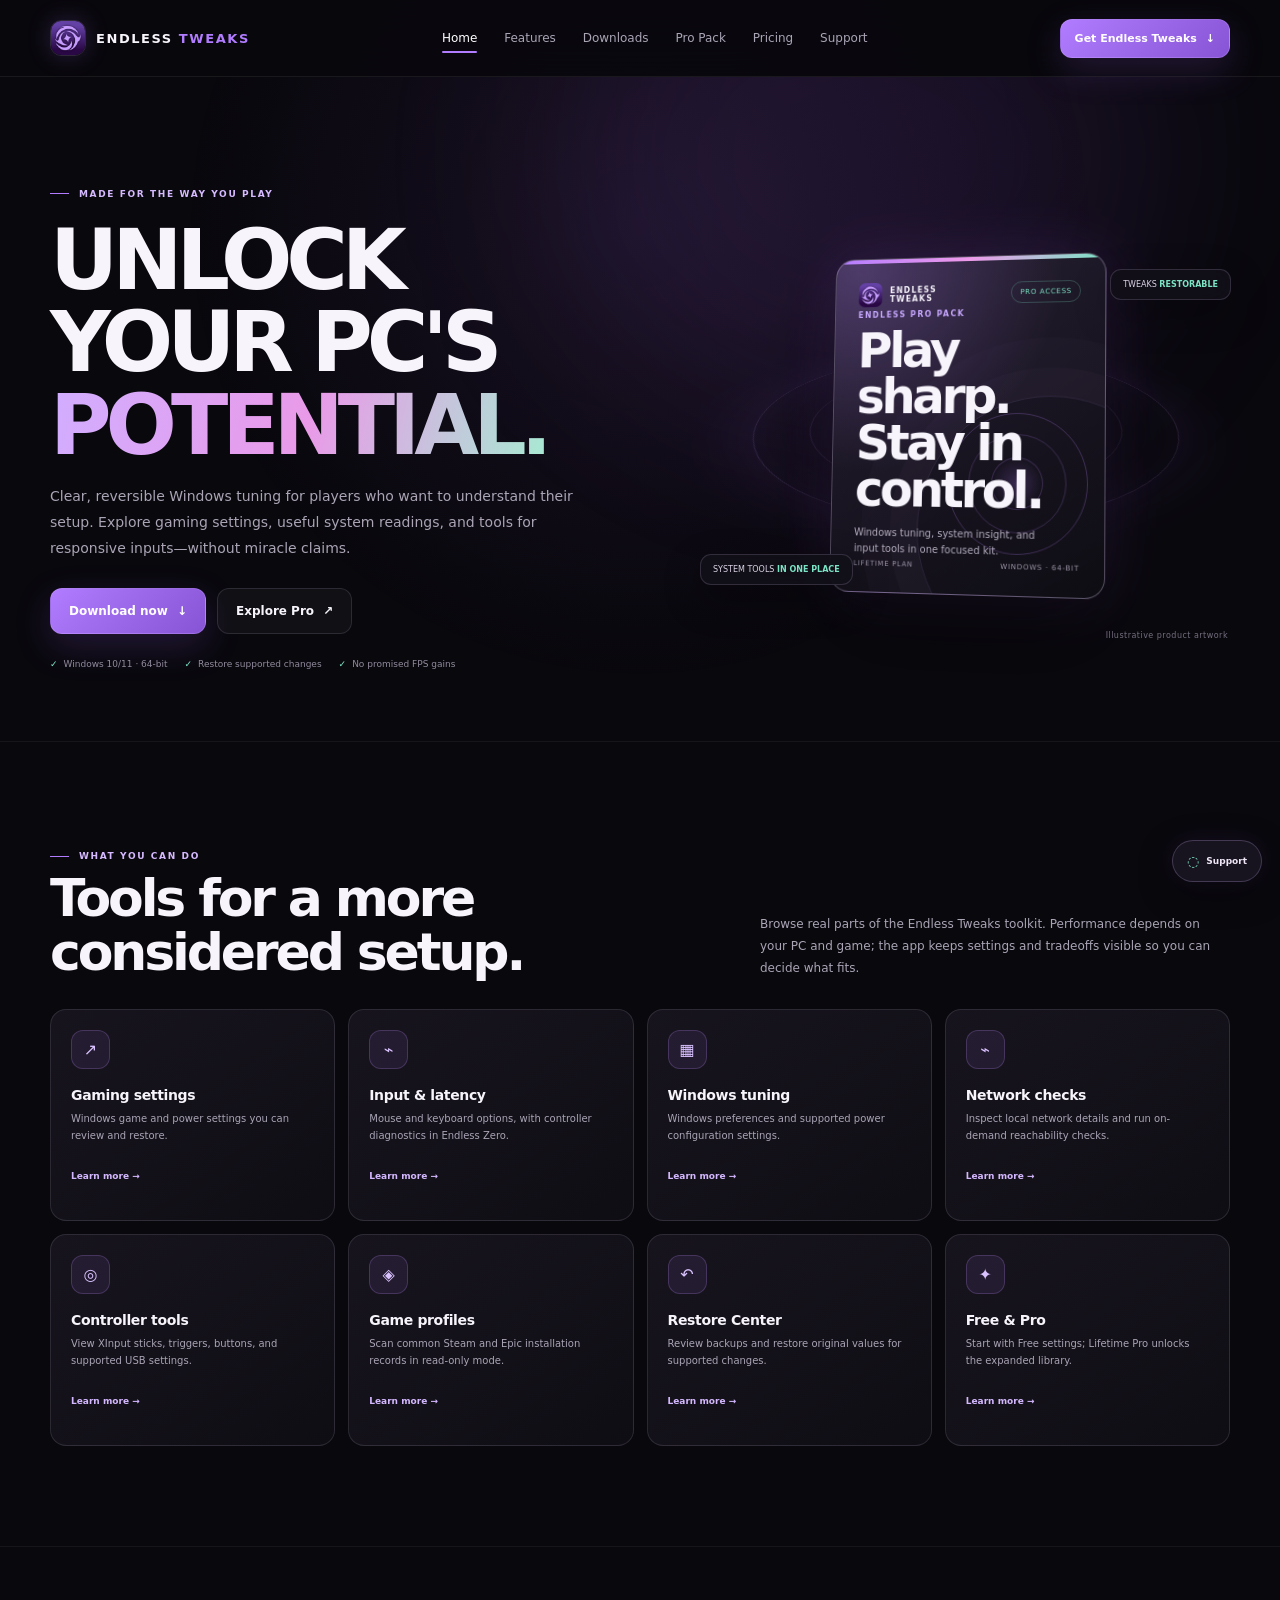
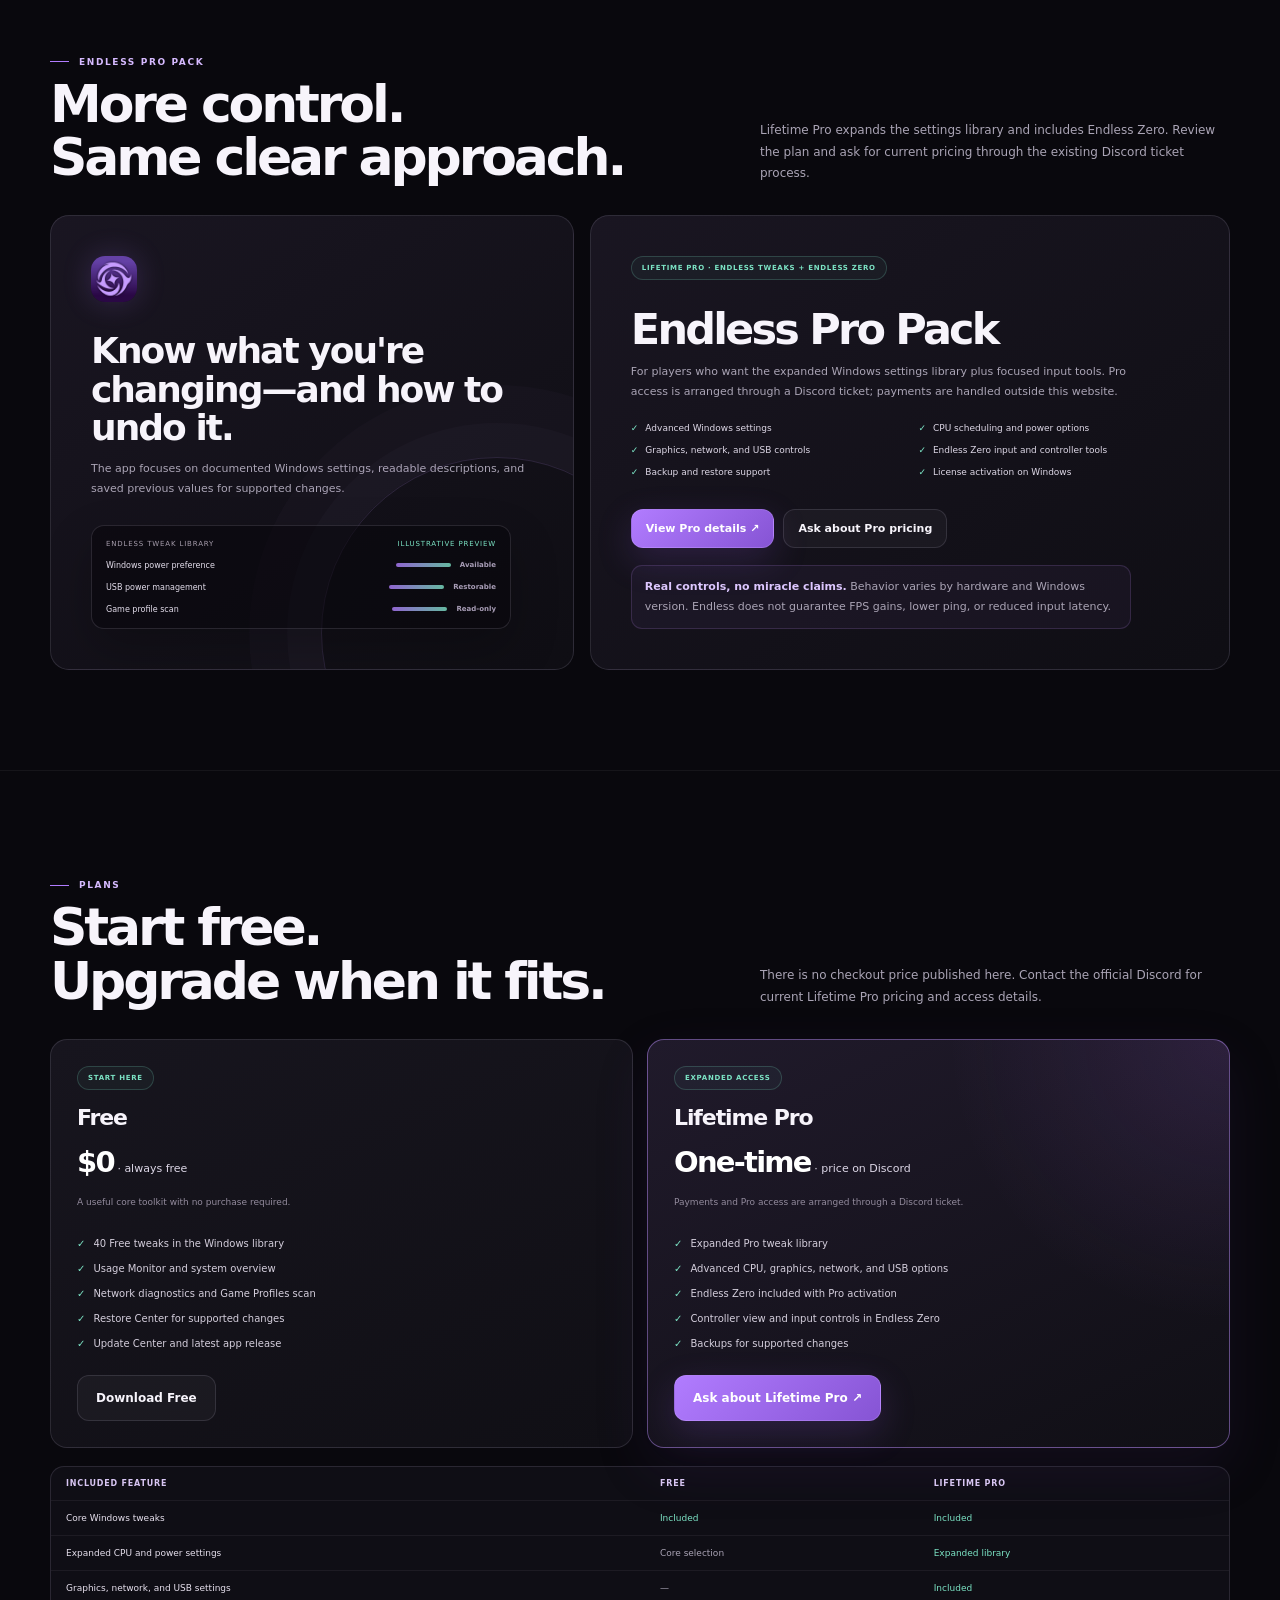
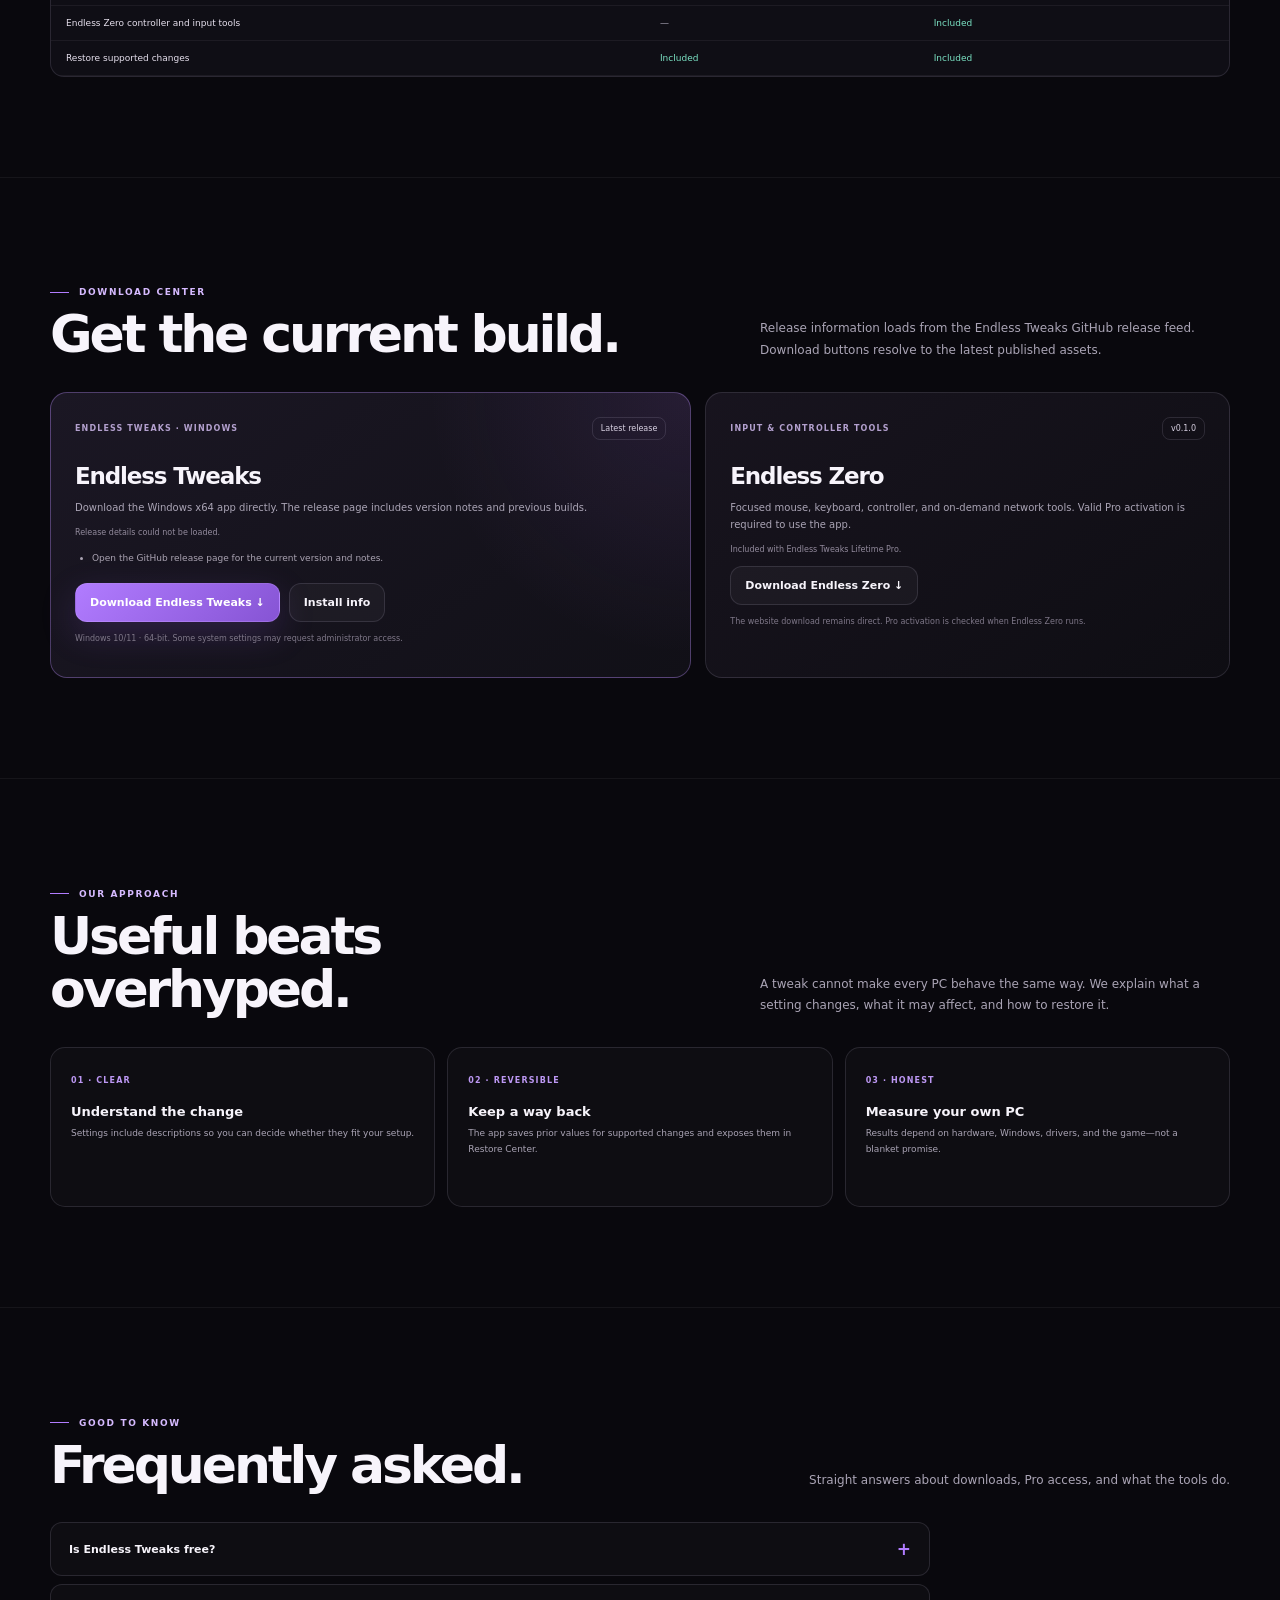
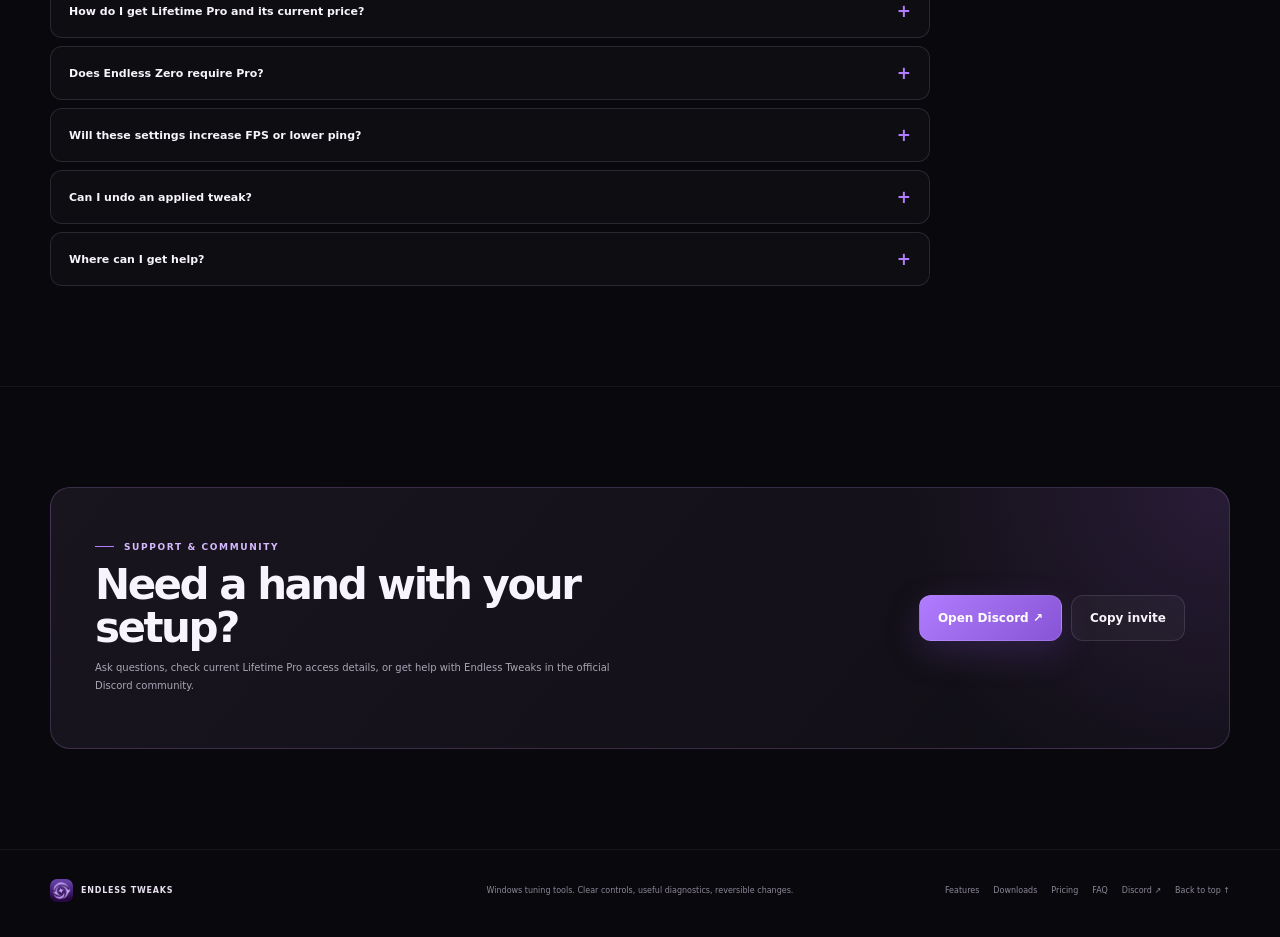
==== commit d068d4ee: "Fix Endless Zero download link" ====
--- a/index.html
+++ b/index.html
@@ -98,7 +98,7 @@
       <div class="section-head" data-reveal><div><span class="eyebrow">Download center</span><h2>Get the current build.</h2></div><p class="section-copy">Release information loads from the Endless Tweaks GitHub release feed. Download buttons resolve to the latest published assets.</p></div>
       <div class="downloads">
         <article class="download-card primary" data-reveal><div class="download-meta"><small>ENDLESS TWEAKS · WINDOWS</small><span class="pill" id="releaseVersion"><span class="skeleton" aria-label="Loading version"></span></span></div><h3>Endless Tweaks</h3><p>Download the Windows x64 app directly. The release page includes version notes and previous builds.</p><p class="release-date" id="releaseDate" aria-live="polite">Checking the latest release…</p><ul class="release-notes" id="releaseNotes"><li>Release notes load from GitHub.</li></ul><div class="cta-row"><a class="button small product-download" href="../../artifacts/EndlessTweaks-Consumer-win-x64.exe" data-release-url="https://github.com/EndlessTweaks/endless-site/releases/latest/download/EndlessTweaks-Consumer-win-x64.exe" download>Download Endless Tweaks ↓</a><button class="button secondary small" type="button" data-dialog="downloadDialog">Install info</button></div><p class="download-foot">Windows 10/11 · 64-bit. Some system settings may request administrator access.</p></article>
-        <article class="download-card" data-reveal><div class="download-meta"><small>INPUT &amp; CONTROLLER TOOLS</small><span class="pill">v0.1.0</span></div><h3>Endless Zero</h3><p>Focused mouse, keyboard, controller, and on-demand network tools. Valid Pro activation is required to use the app.</p><p class="release-date">Included with Endless Tweaks Lifetime Pro.</p><div class="cta-row"><a class="button secondary small product-download" href="../../artifacts/EndlessZero-Consumer-win-x64.zip" data-release-url="https://github.com/EndlessTweaks/endless-site/releases/latest/download/EndlessZero-Consumer-win-x64.zip" download>Download Endless Zero ↓</a></div><p class="download-foot">The website download remains direct. Pro activation is checked when Endless Zero runs.</p></article>
+        <article class="download-card" data-reveal><div class="download-meta"><small>INPUT &amp; CONTROLLER TOOLS</small><span class="pill">v0.1.0</span></div><h3>Endless Zero</h3><p>Focused mouse, keyboard, controller, and on-demand network tools. Valid Pro activation is required to use the app.</p><p class="release-date">Included with Endless Tweaks Lifetime Pro.</p><div class="cta-row"><a class="button secondary small product-download" href="https://github.com/EndlessTweaks/endless-site/releases/download/v1.1.0/EndlessZero-Consumer-win-x64.zip" data-release-url="https://github.com/EndlessTweaks/endless-site/releases/download/v1.1.0/EndlessZero-Consumer-win-x64.zip" download>Download Endless Zero ↓</a></div><p class="download-foot">The website download remains direct. Pro activation is checked when Endless Zero runs.</p></article>
       </div>
     </div></section>
 
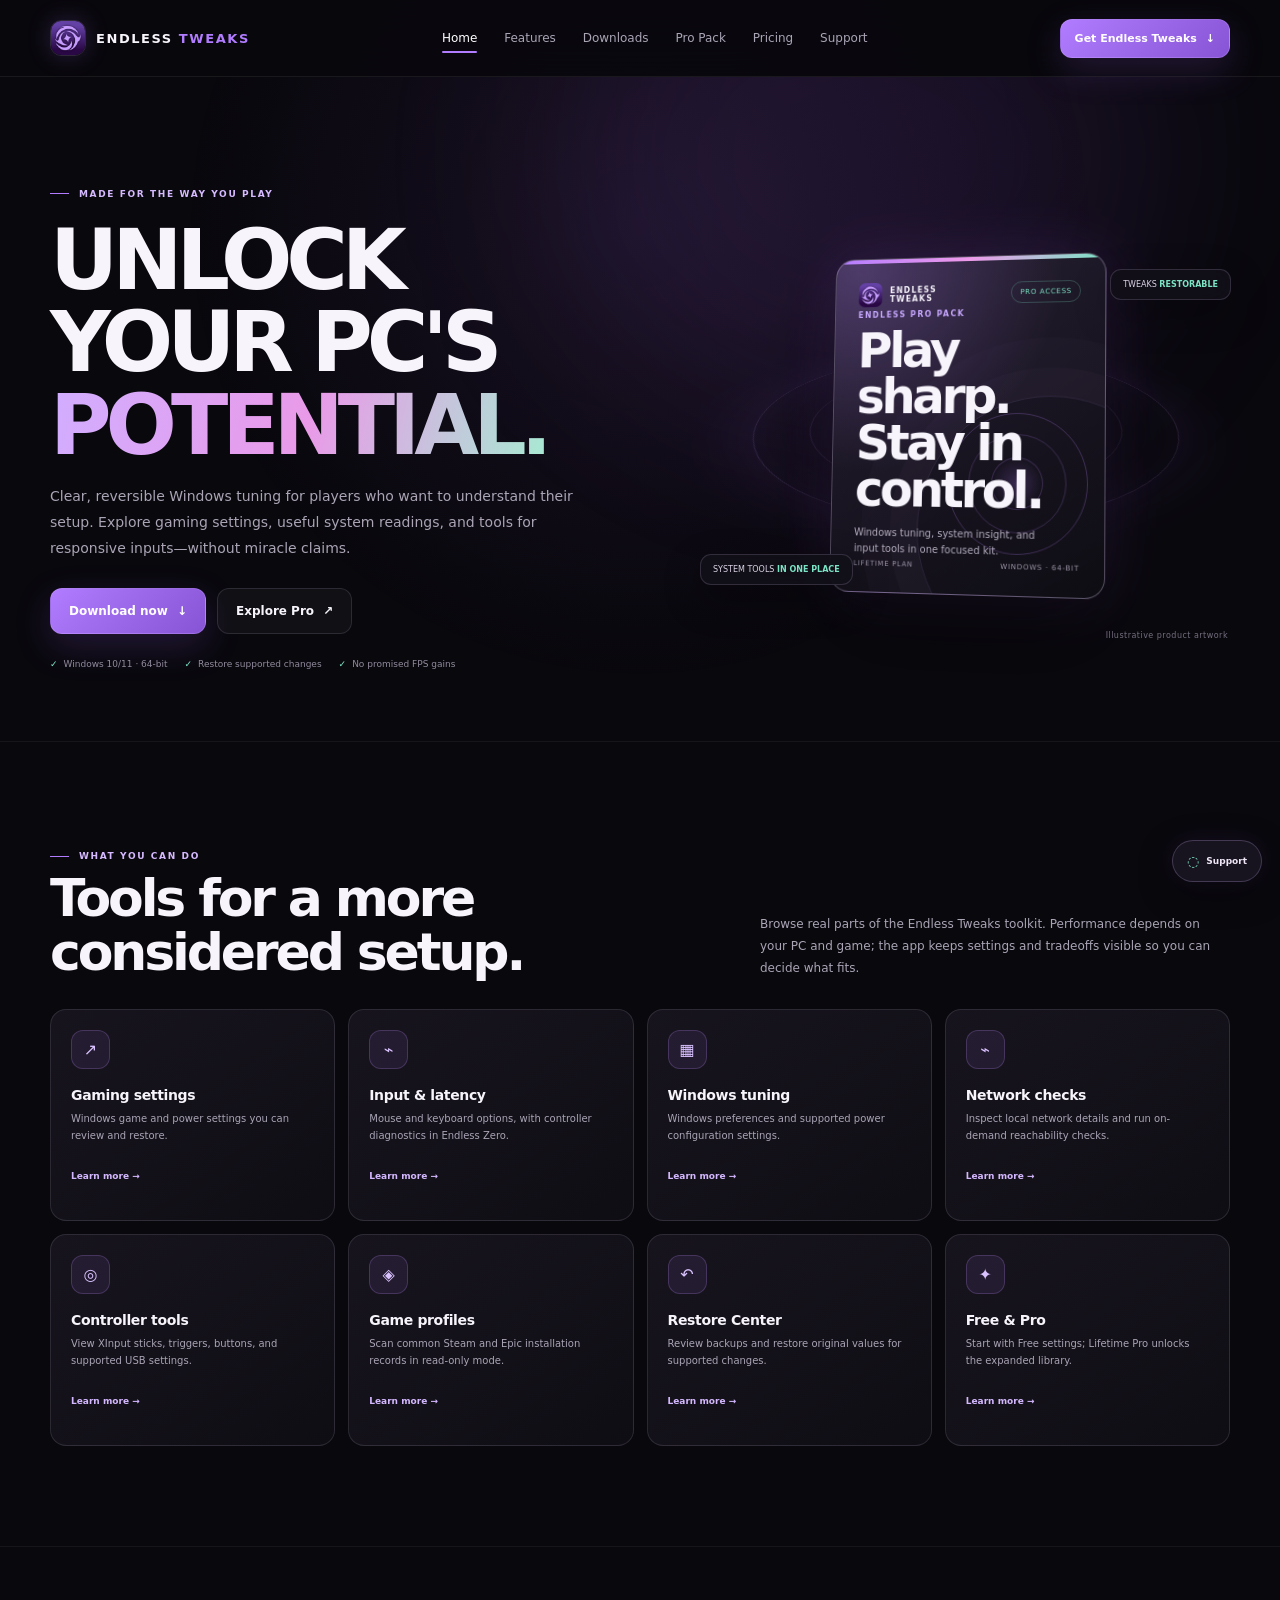
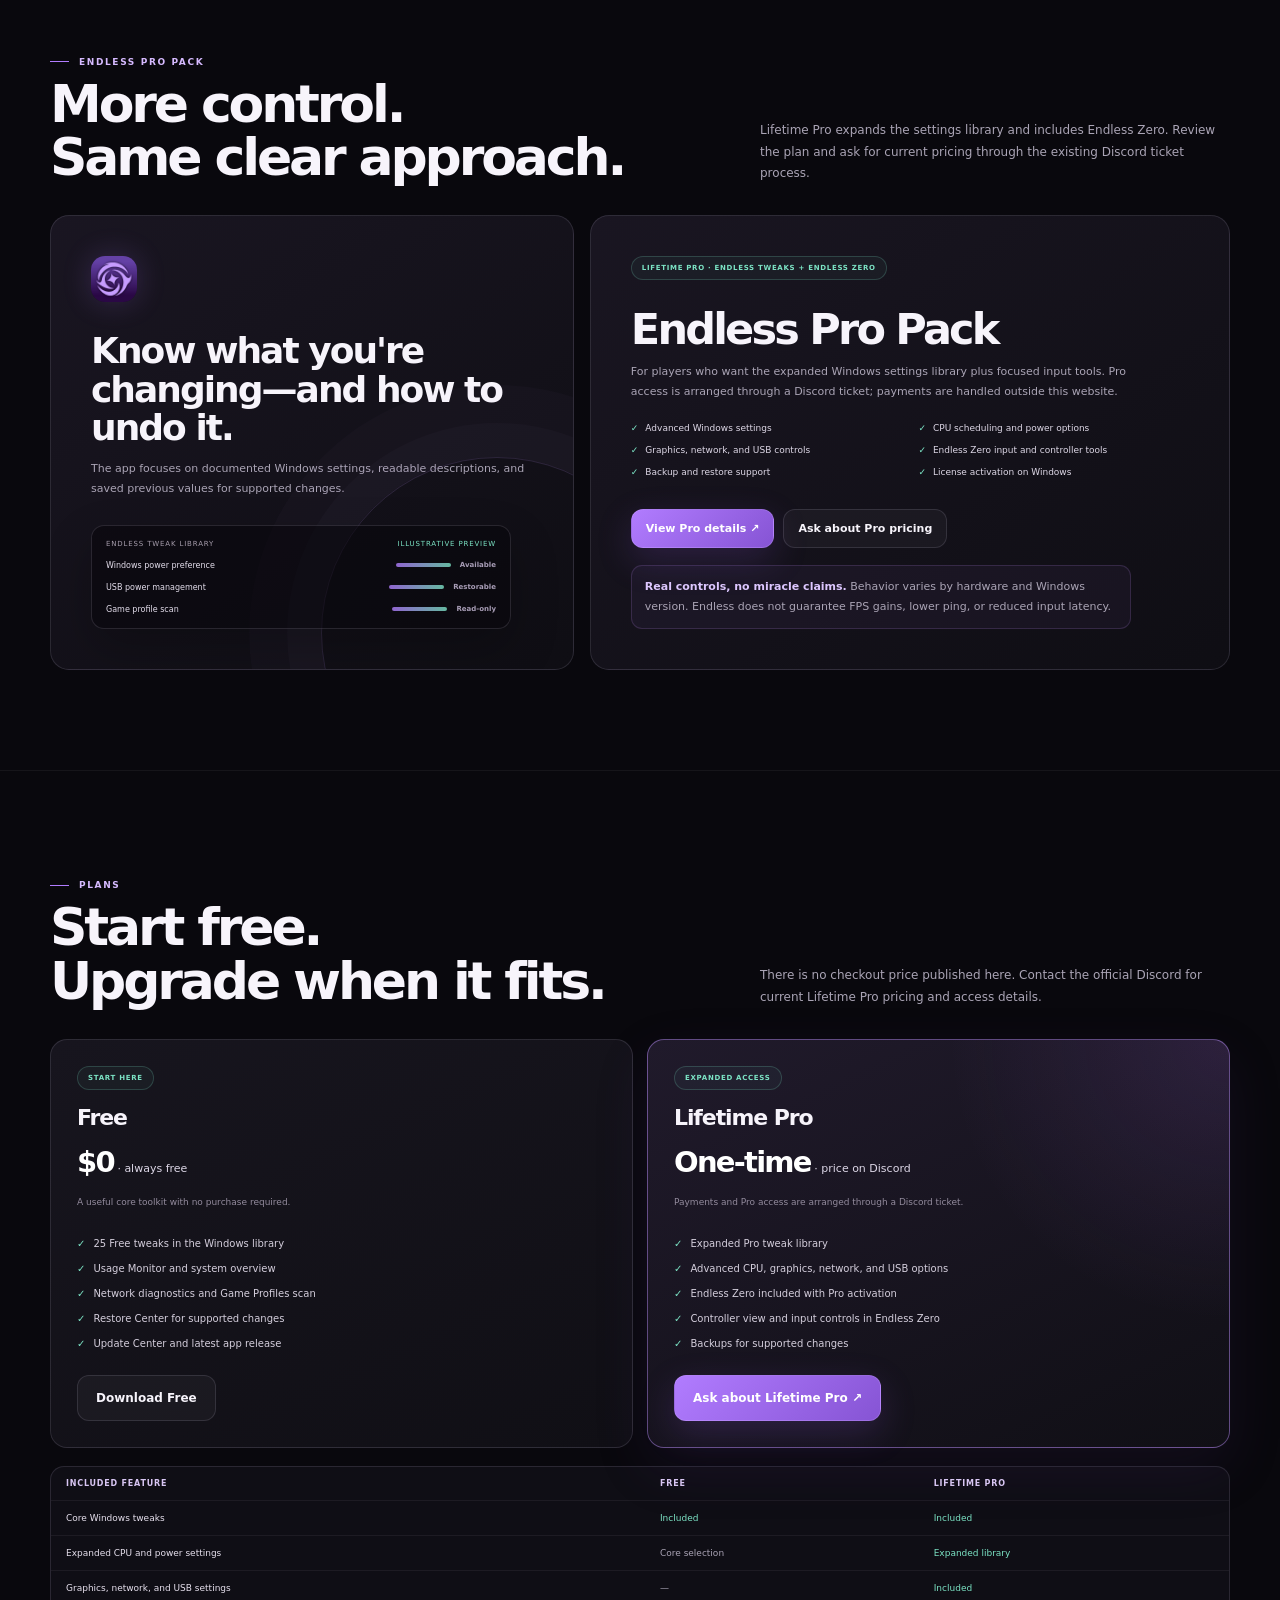
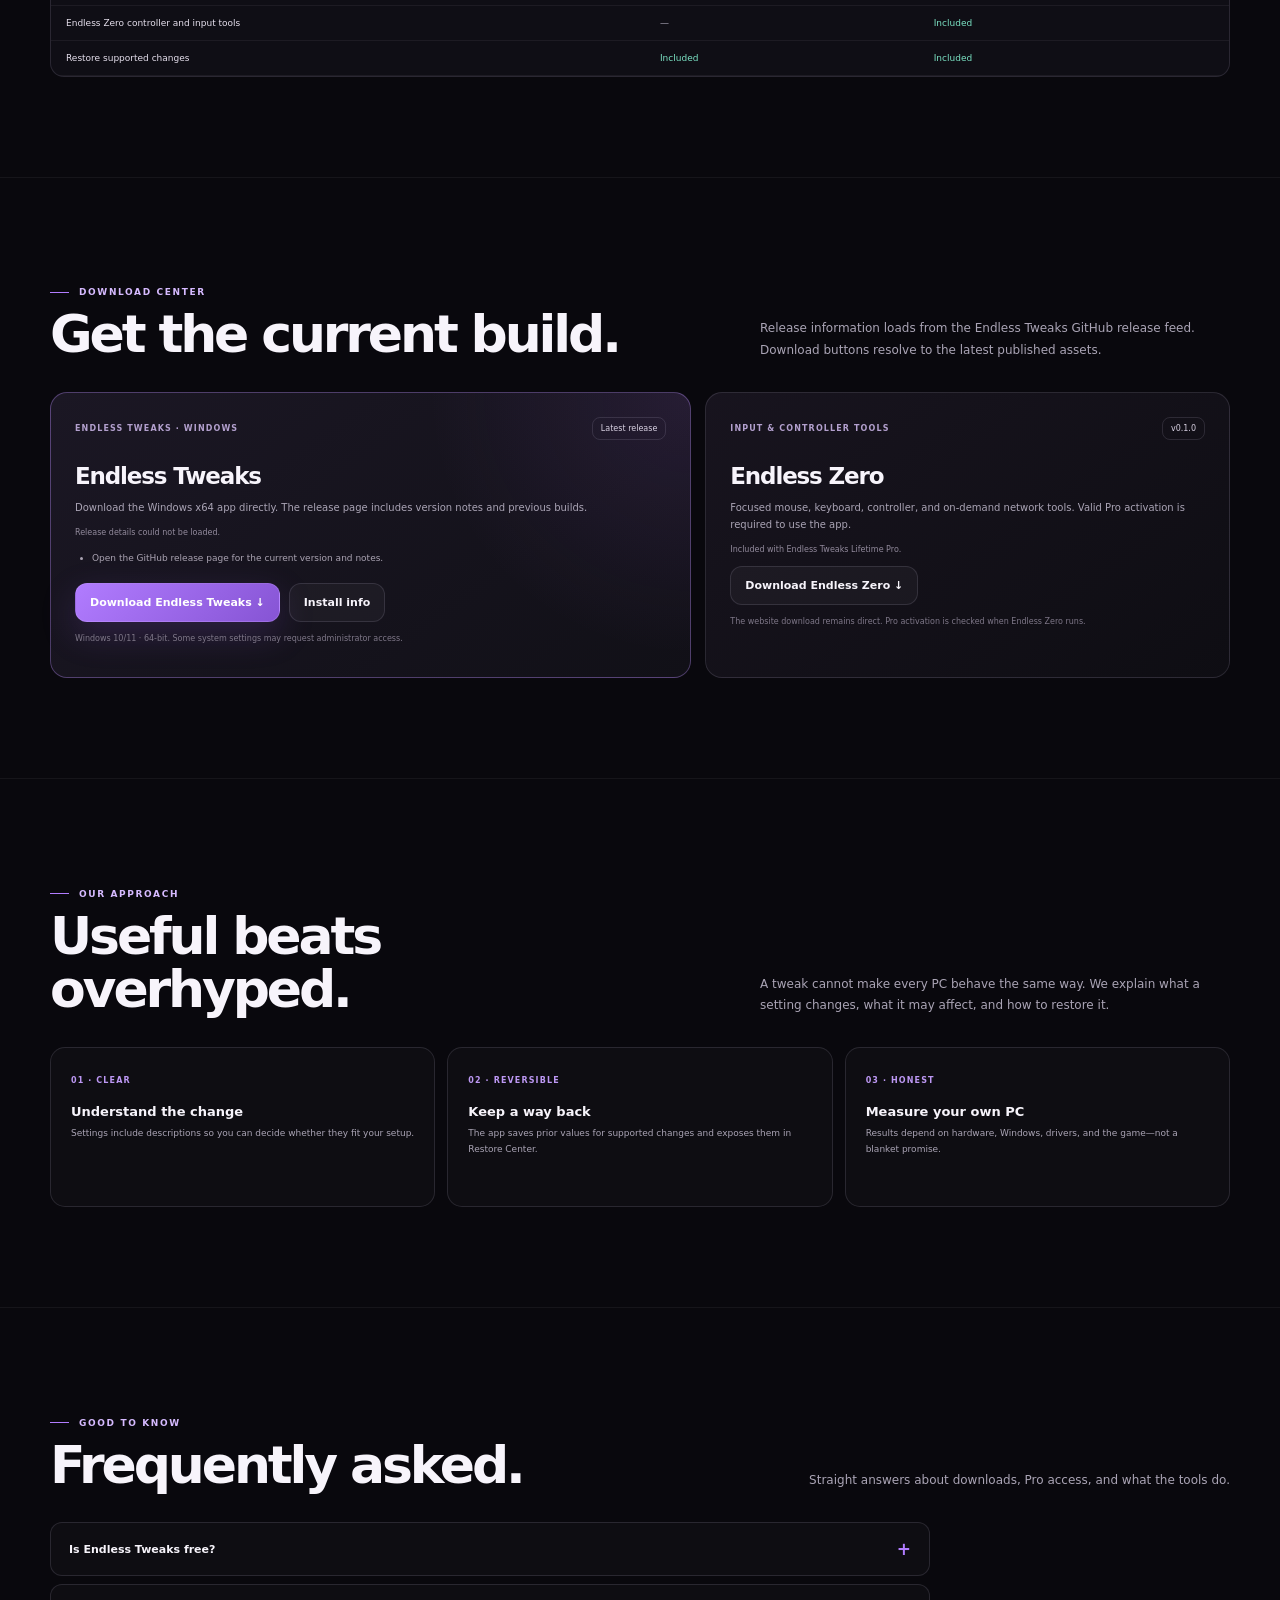
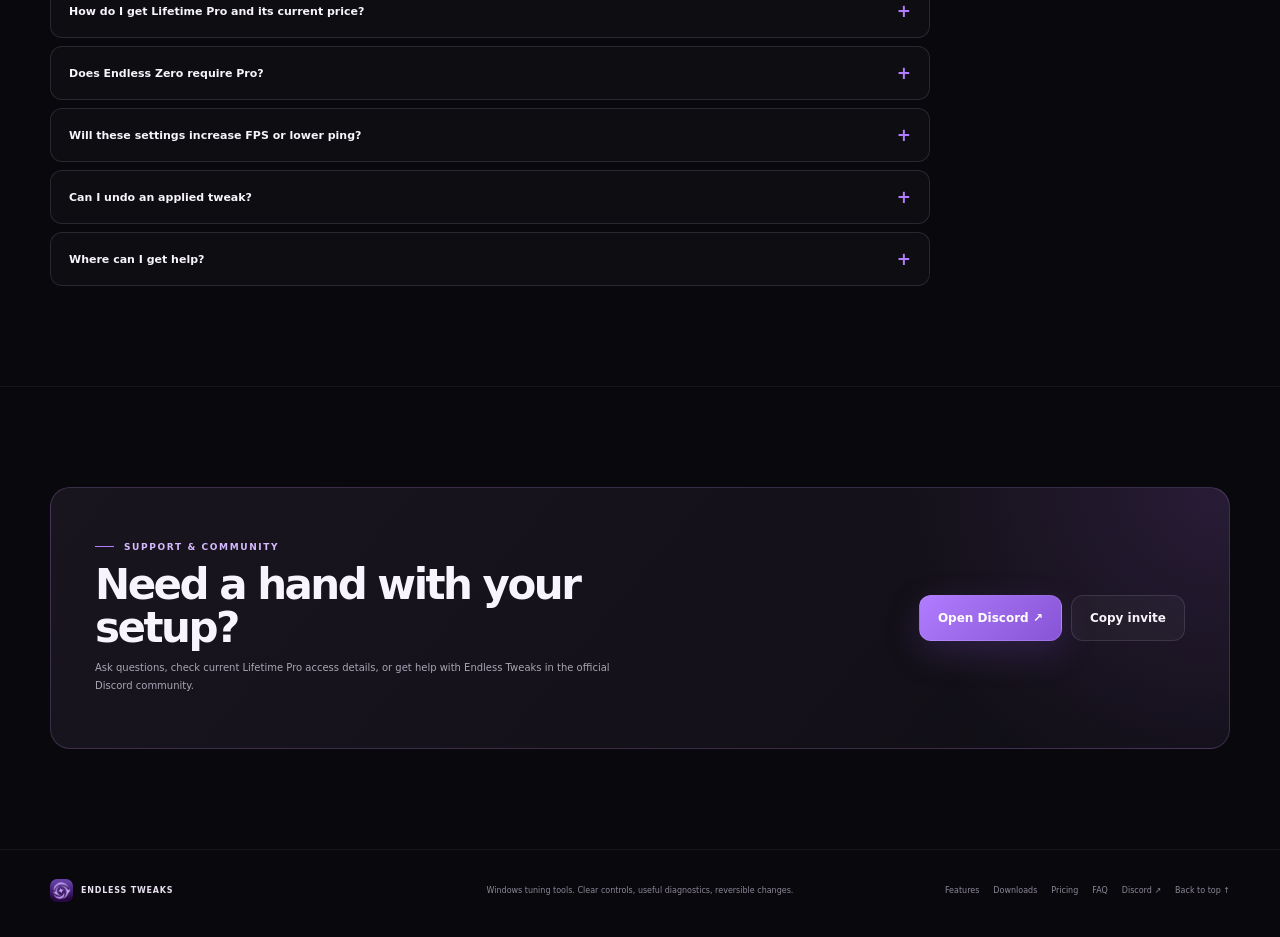
==== commit db791e31: "Update plan counts to 25 Free and 150 Pro" ====
--- a/index.html
+++ b/index.html
@@ -86,7 +86,7 @@
     <section class="section" id="pricing"><div class="wrap">
       <div class="section-head" data-reveal><div><span class="eyebrow">Plans</span><h2>Start free.<br>Upgrade when it fits.</h2></div><p class="section-copy">There is no checkout price published here. Contact the official Discord for current Lifetime Pro pricing and access details.</p></div>
       <div class="plans">
-        <article class="plan" data-reveal><span class="tag">START HERE</span><h3>Free</h3><p class="plan-price"><strong>$0</strong> · always free</p><p class="plan-note">A useful core toolkit with no purchase required.</p><ul class="plan-list"><li>40 Free tweaks in the Windows library</li><li>Usage Monitor and system overview</li><li>Network diagnostics and Game Profiles scan</li><li>Restore Center for supported changes</li><li>Update Center and latest app release</li></ul><a class="button secondary" href="#downloads">Download Free</a></article>
+        <article class="plan" data-reveal><span class="tag">START HERE</span><h3>Free</h3><p class="plan-price"><strong>$0</strong> · always free</p><p class="plan-note">A useful core toolkit with no purchase required.</p><ul class="plan-list"><li>25 Free tweaks in the Windows library</li><li>Usage Monitor and system overview</li><li>Network diagnostics and Game Profiles scan</li><li>Restore Center for supported changes</li><li>Update Center and latest app release</li></ul><a class="button secondary" href="#downloads">Download Free</a></article>
         <article class="plan pro" data-reveal><span class="tag">EXPANDED ACCESS</span><h3>Lifetime Pro</h3><p class="plan-price"><strong>One-time</strong> · price on Discord</p><p class="plan-note">Payments and Pro access are arranged through a Discord ticket.</p><ul class="plan-list"><li>Expanded Pro tweak library</li><li>Advanced CPU, graphics, network, and USB options</li><li>Endless Zero included with Pro activation</li><li>Controller view and input controls in Endless Zero</li><li>Backups for supported changes</li></ul><a class="button" href="https://discord.gg/4qNSaAs9qr" target="_blank" rel="noopener">Ask about Lifetime Pro ↗</a></article>
       </div>
       <div class="comparison" role="region" aria-label="Free and Lifetime Pro comparison" tabindex="0" data-reveal><table><thead><tr><th scope="col">Included feature</th><th scope="col">Free</th><th scope="col">Lifetime Pro</th></tr></thead><tbody>
@@ -98,7 +98,7 @@
       <div class="section-head" data-reveal><div><span class="eyebrow">Download center</span><h2>Get the current build.</h2></div><p class="section-copy">Release information loads from the Endless Tweaks GitHub release feed. Download buttons resolve to the latest published assets.</p></div>
       <div class="downloads">
         <article class="download-card primary" data-reveal><div class="download-meta"><small>ENDLESS TWEAKS · WINDOWS</small><span class="pill" id="releaseVersion"><span class="skeleton" aria-label="Loading version"></span></span></div><h3>Endless Tweaks</h3><p>Download the Windows x64 app directly. The release page includes version notes and previous builds.</p><p class="release-date" id="releaseDate" aria-live="polite">Checking the latest release…</p><ul class="release-notes" id="releaseNotes"><li>Release notes load from GitHub.</li></ul><div class="cta-row"><a class="button small product-download" href="../../artifacts/EndlessTweaks-Consumer-win-x64.exe" data-release-url="https://github.com/EndlessTweaks/endless-site/releases/latest/download/EndlessTweaks-Consumer-win-x64.exe" download>Download Endless Tweaks ↓</a><button class="button secondary small" type="button" data-dialog="downloadDialog">Install info</button></div><p class="download-foot">Windows 10/11 · 64-bit. Some system settings may request administrator access.</p></article>
-        <article class="download-card" data-reveal><div class="download-meta"><small>INPUT &amp; CONTROLLER TOOLS</small><span class="pill">v0.1.0</span></div><h3>Endless Zero</h3><p>Focused mouse, keyboard, controller, and on-demand network tools. Valid Pro activation is required to use the app.</p><p class="release-date">Included with Endless Tweaks Lifetime Pro.</p><div class="cta-row"><a class="button secondary small product-download" href="https://github.com/EndlessTweaks/endless-site/releases/download/v1.1.0/EndlessZero-Consumer-win-x64.zip" data-release-url="https://github.com/EndlessTweaks/endless-site/releases/download/v1.1.0/EndlessZero-Consumer-win-x64.zip" download>Download Endless Zero ↓</a></div><p class="download-foot">The website download remains direct. Pro activation is checked when Endless Zero runs.</p></article>
+        <article class="download-card" data-reveal><div class="download-meta"><small>INPUT &amp; CONTROLLER TOOLS</small><span class="pill">v0.1.0</span></div><h3>Endless Zero</h3><p>Focused mouse, keyboard, controller, and on-demand network tools. Valid Pro activation is required to use the app.</p><p class="release-date">Included with Endless Tweaks Lifetime Pro.</p><div class="cta-row"><a class="button secondary small product-download" href="https://github.com/EndlessTweaks/endless-site/releases/download/v1.1.0/EndlessZero-Consumer-win-x64.exe" data-release-url="https://github.com/EndlessTweaks/endless-site/releases/download/v1.1.0/EndlessZero-Consumer-win-x64.exe" download>Download Endless Zero ↓</a></div><p class="download-foot">The website download remains direct. Pro activation is checked when Endless Zero runs.</p></article>
       </div>
     </div></section>
 
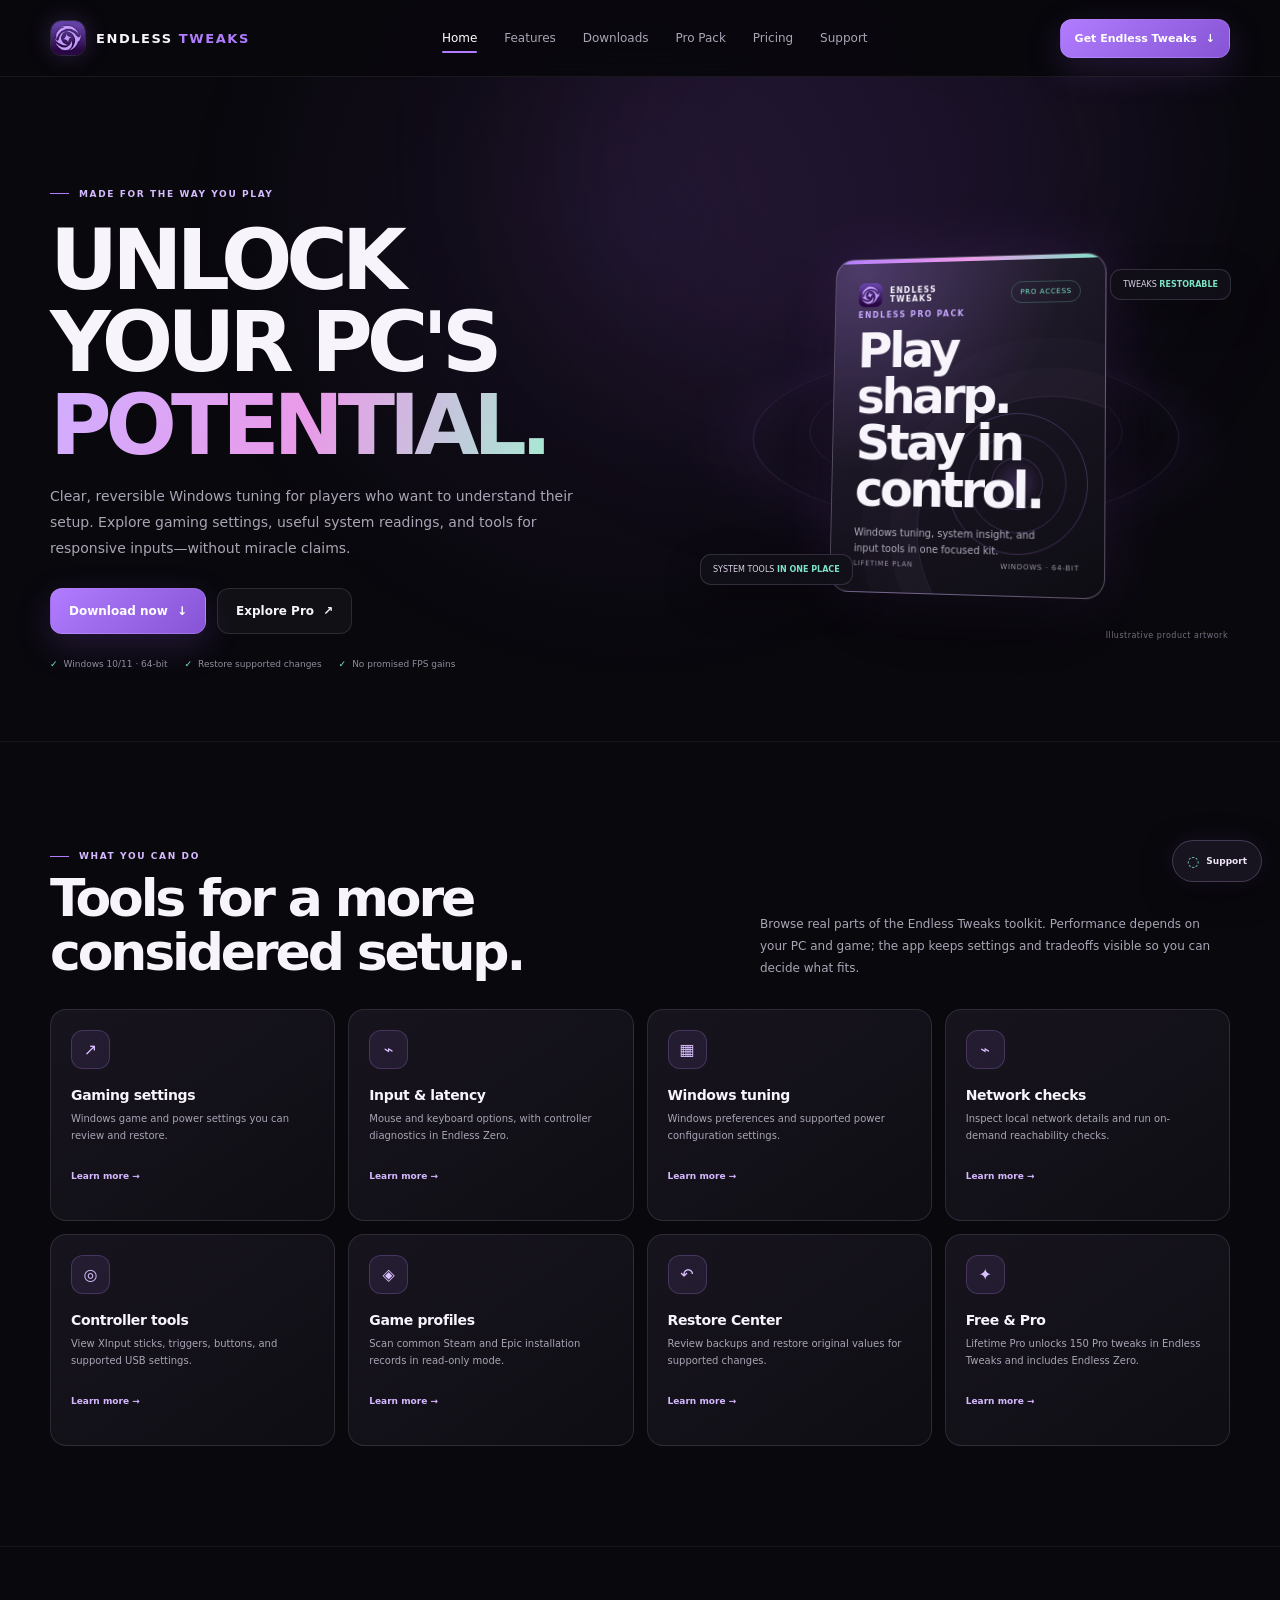
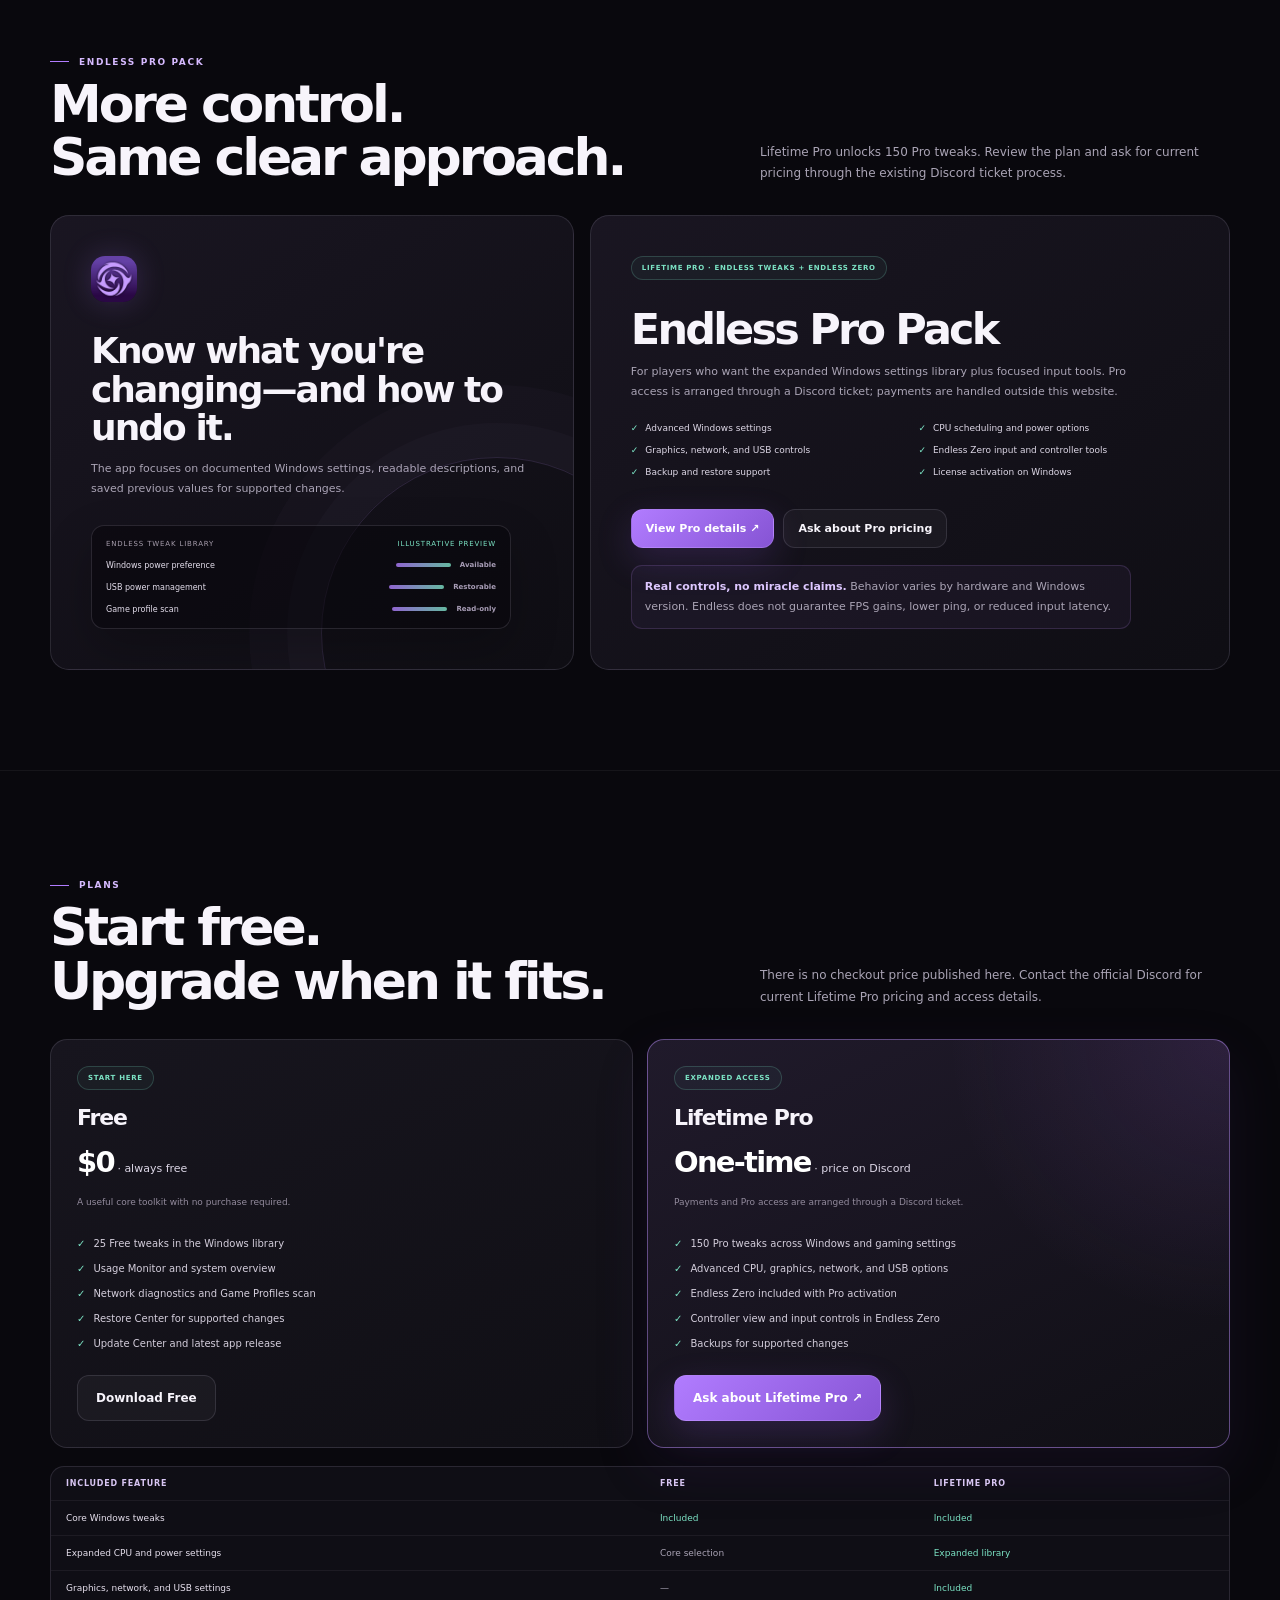
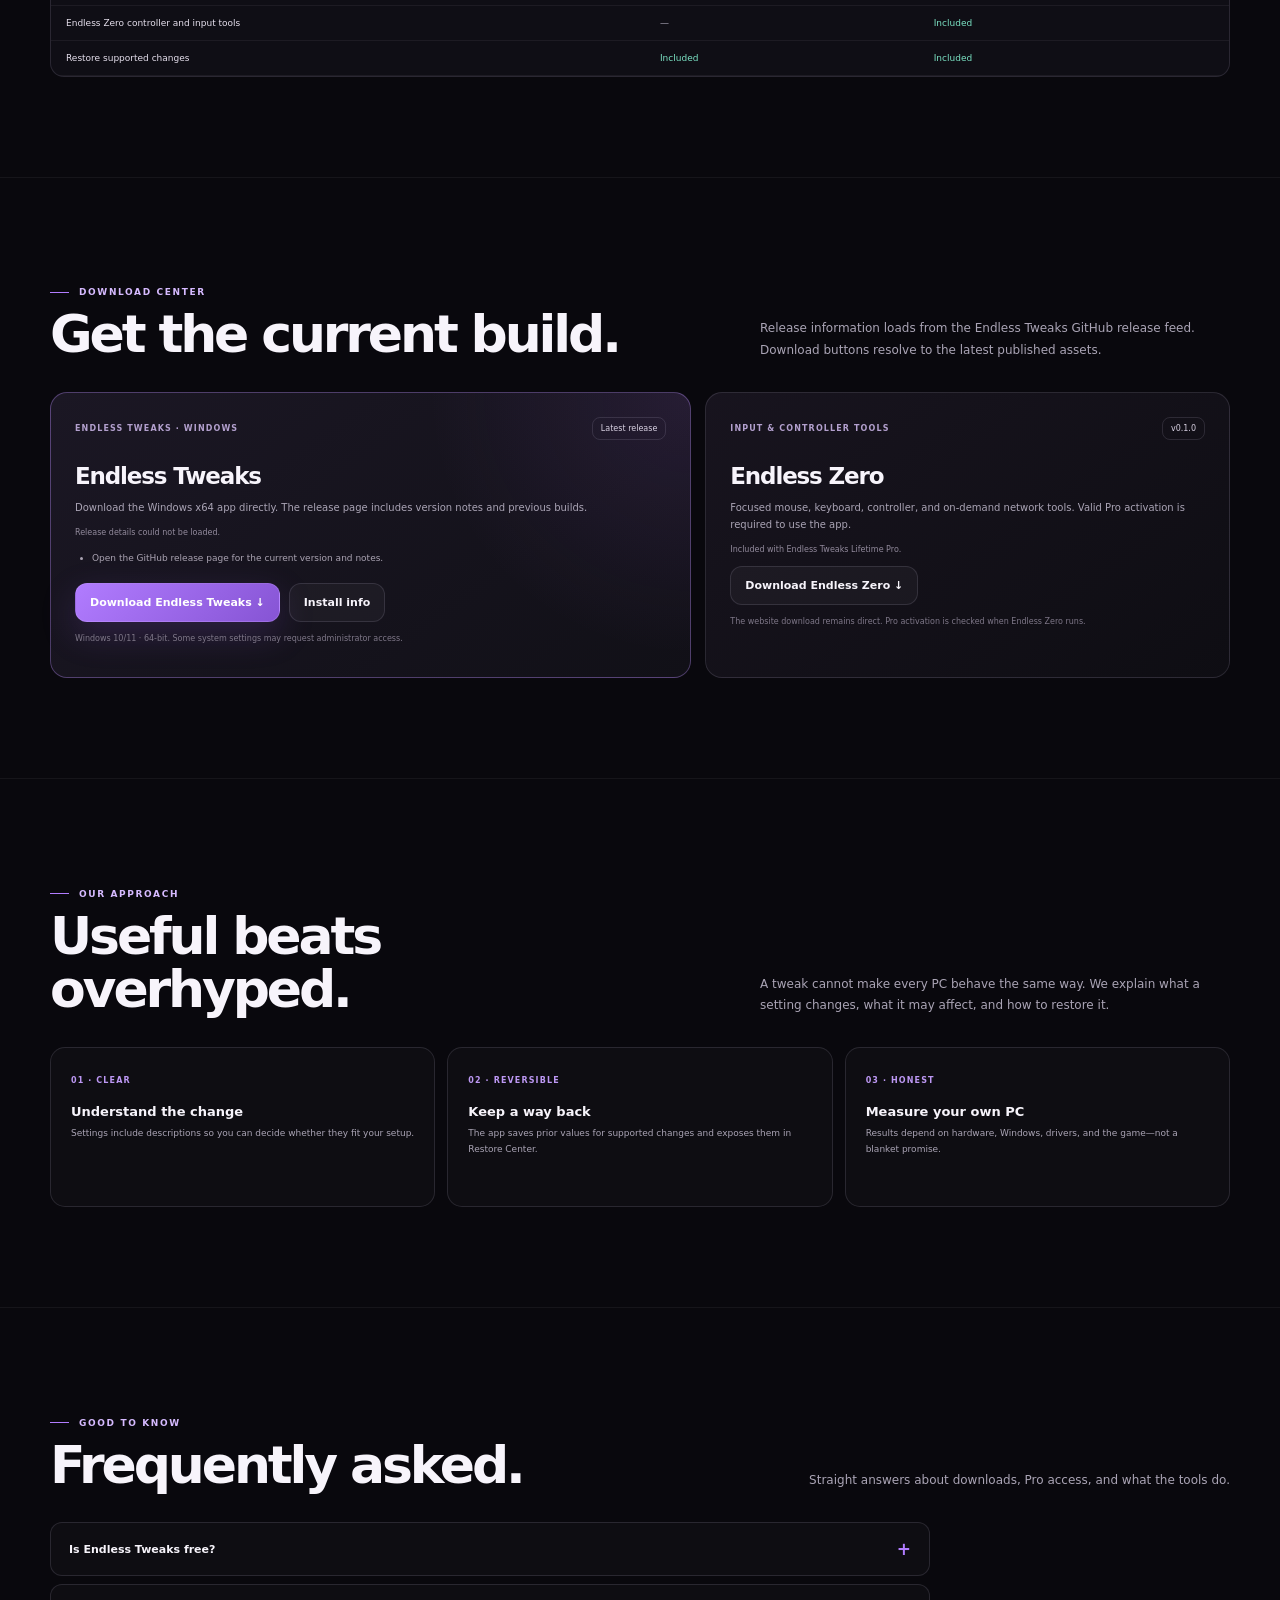
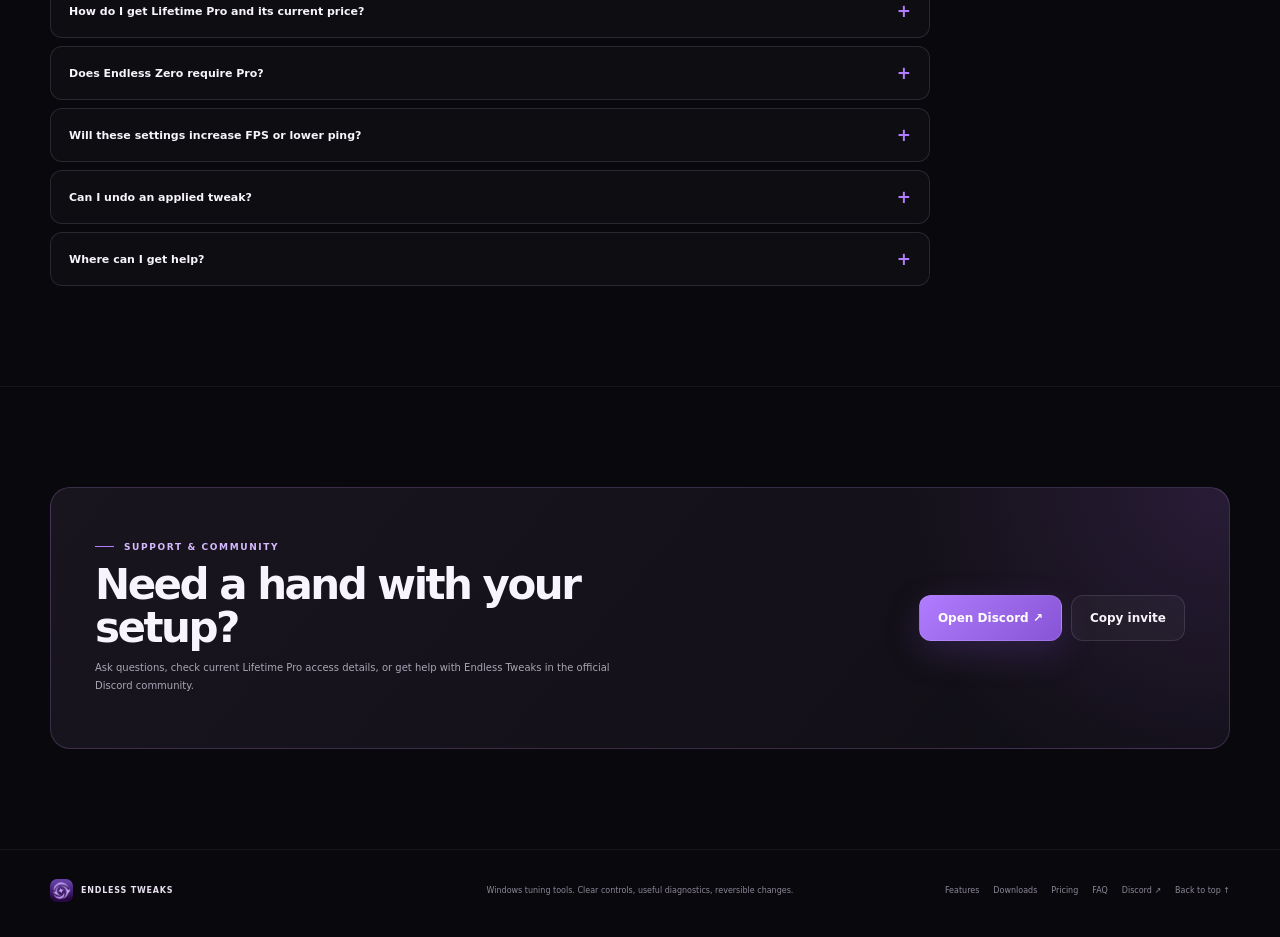
==== commit 02819d65: "Clarify Free and Pro tweak counts" ====
--- a/index.html
+++ b/index.html
@@ -67,12 +67,12 @@
         <article class="feature-card" data-feature="controller" data-reveal><span class="feature-icon" aria-hidden="true">◎</span><h3>Controller tools</h3><p>View XInput sticks, triggers, buttons, and supported USB settings.</p><button class="learn" type="button">Learn more →</button></article>
         <article class="feature-card" data-feature="profiles" data-reveal><span class="feature-icon" aria-hidden="true">◈</span><h3>Game profiles</h3><p>Scan common Steam and Epic installation records in read-only mode.</p><button class="learn" type="button">Learn more →</button></article>
         <article class="feature-card" data-feature="restore" data-reveal><span class="feature-icon" aria-hidden="true">↶</span><h3>Restore Center</h3><p>Review backups and restore original values for supported changes.</p><button class="learn" type="button">Learn more →</button></article>
-        <article class="feature-card" data-feature="plans" data-reveal><span class="feature-icon" aria-hidden="true">✦</span><h3>Free &amp; Pro</h3><p>Start with Free settings; Lifetime Pro unlocks the expanded library.</p><button class="learn" type="button">Learn more →</button></article>
+        <article class="feature-card" data-feature="plans" data-reveal><span class="feature-icon" aria-hidden="true">✦</span><h3>Free &amp; Pro</h3><p>Lifetime Pro unlocks 150 Pro tweaks in Endless Tweaks and includes Endless Zero.</p><button class="learn" type="button">Learn more →</button></article>
       </div>
     </div></section>
 
     <section class="section" id="pro-pack"><div class="wrap">
-      <div class="section-head" data-reveal><div><span class="eyebrow">Endless Pro Pack</span><h2>More control.<br>Same clear approach.</h2></div><p class="section-copy">Lifetime Pro expands the settings library and includes Endless Zero. Review the plan and ask for current pricing through the existing Discord ticket process.</p></div>
+      <div class="section-head" data-reveal><div><span class="eyebrow">Endless Pro Pack</span><h2>More control.<br>Same clear approach.</h2></div><p class="section-copy">Lifetime Pro unlocks 150 Pro tweaks. Review the plan and ask for current pricing through the existing Discord ticket process.</p></div>
       <div class="split">
         <div class="showcase" data-reveal><img class="showcase-mark" src="endless-logo-purple.png" alt="Endless Tweaks logo" loading="lazy"><h3>Know what you're changing—and how to undo it.</h3><p>The app focuses on documented Windows settings, readable descriptions, and saved previous values for supported changes.</p>
           <div class="mini-window" aria-label="Illustrative interface preview, not live system data"><div class="mini-head"><span>ENDLESS TWEAK LIBRARY</span><span>ILLUSTRATIVE PREVIEW</span></div><div class="mini-row"><span>Windows power preference</span><i></i><b>Available</b></div><div class="mini-row"><span>USB power management</span><i></i><b>Restorable</b></div><div class="mini-row"><span>Game profile scan</span><i></i><b>Read-only</b></div></div>
@@ -87,7 +87,7 @@
       <div class="section-head" data-reveal><div><span class="eyebrow">Plans</span><h2>Start free.<br>Upgrade when it fits.</h2></div><p class="section-copy">There is no checkout price published here. Contact the official Discord for current Lifetime Pro pricing and access details.</p></div>
       <div class="plans">
         <article class="plan" data-reveal><span class="tag">START HERE</span><h3>Free</h3><p class="plan-price"><strong>$0</strong> · always free</p><p class="plan-note">A useful core toolkit with no purchase required.</p><ul class="plan-list"><li>25 Free tweaks in the Windows library</li><li>Usage Monitor and system overview</li><li>Network diagnostics and Game Profiles scan</li><li>Restore Center for supported changes</li><li>Update Center and latest app release</li></ul><a class="button secondary" href="#downloads">Download Free</a></article>
-        <article class="plan pro" data-reveal><span class="tag">EXPANDED ACCESS</span><h3>Lifetime Pro</h3><p class="plan-price"><strong>One-time</strong> · price on Discord</p><p class="plan-note">Payments and Pro access are arranged through a Discord ticket.</p><ul class="plan-list"><li>Expanded Pro tweak library</li><li>Advanced CPU, graphics, network, and USB options</li><li>Endless Zero included with Pro activation</li><li>Controller view and input controls in Endless Zero</li><li>Backups for supported changes</li></ul><a class="button" href="https://discord.gg/4qNSaAs9qr" target="_blank" rel="noopener">Ask about Lifetime Pro ↗</a></article>
+        <article class="plan pro" data-reveal><span class="tag">EXPANDED ACCESS</span><h3>Lifetime Pro</h3><p class="plan-price"><strong>One-time</strong> · price on Discord</p><p class="plan-note">Payments and Pro access are arranged through a Discord ticket.</p><ul class="plan-list"><li>150 Pro tweaks across Windows and gaming settings</li><li>Advanced CPU, graphics, network, and USB options</li><li>Endless Zero included with Pro activation</li><li>Controller view and input controls in Endless Zero</li><li>Backups for supported changes</li></ul><a class="button" href="https://discord.gg/4qNSaAs9qr" target="_blank" rel="noopener">Ask about Lifetime Pro ↗</a></article>
       </div>
       <div class="comparison" role="region" aria-label="Free and Lifetime Pro comparison" tabindex="0" data-reveal><table><thead><tr><th scope="col">Included feature</th><th scope="col">Free</th><th scope="col">Lifetime Pro</th></tr></thead><tbody>
         <tr><td>Core Windows tweaks</td><td class="yes">Included</td><td class="yes">Included</td></tr><tr><td>Expanded CPU and power settings</td><td>Core selection</td><td class="yes">Expanded library</td></tr><tr><td>Graphics, network, and USB settings</td><td>—</td><td class="yes">Included</td></tr><tr><td>Endless Zero controller and input tools</td><td>—</td><td class="yes">Included</td></tr><tr><td>Restore supported changes</td><td class="yes">Included</td><td class="yes">Included</td></tr>
@@ -110,7 +110,7 @@
     <section class="section" id="faq"><div class="wrap">
       <div class="section-head" data-reveal><div><span class="eyebrow">Good to know</span><h2>Frequently asked.</h2></div><p class="section-copy">Straight answers about downloads, Pro access, and what the tools do.</p></div>
       <div class="faq" data-reveal>
-        <div class="faq-item"><button class="faq-q" aria-expanded="false"><span>Is Endless Tweaks free?</span><span aria-hidden="true">+</span></button><div class="faq-answer"><div><p>Yes. The application includes a Free library with 40 tweaks, Usage Monitor, Restore Center, and other included tools. Lifetime Pro unlocks the expanded tweak library.</p></div></div></div>
+        <div class="faq-item"><button class="faq-q" aria-expanded="false"><span>Is Endless Tweaks free?</span><span aria-hidden="true">+</span></button><div class="faq-answer"><div><p>Start with 25 Free tweaks; Lifetime Pro unlocks 150 Pro tweaks.</p></div></div></div>
         <div class="faq-item"><button class="faq-q" aria-expanded="false"><span>How do I get Lifetime Pro and its current price?</span><span aria-hidden="true">+</span></button><div class="faq-answer"><div><p>Open a ticket through the official Discord. The team shares current pricing and access details there; payments are handled outside this website.</p></div></div></div>
         <div class="faq-item"><button class="faq-q" aria-expanded="false"><span>Does Endless Zero require Pro?</span><span aria-hidden="true">+</span></button><div class="faq-answer"><div><p>Endless Zero is included with Endless Tweaks Lifetime Pro. You can download it directly here, but it requires valid Pro activation when it starts.</p></div></div></div>
         <div class="faq-item"><button class="faq-q" aria-expanded="false"><span>Will these settings increase FPS or lower ping?</span><span aria-hidden="true">+</span></button><div class="faq-answer"><div><p>No result is guaranteed. Windows settings behave differently across PCs; basic reachability checks do not change your internet route or measure game-server performance.</p></div></div></div>
@@ -125,7 +125,7 @@
   <a class="floating-support" href="https://discord.gg/4qNSaAs9qr" target="_blank" rel="noopener" aria-label="Open Endless Tweaks Discord support"><b aria-hidden="true">◌</b> Support</a><div class="toast" id="toast" role="status" aria-live="polite"></div>
 
   <dialog class="modal" id="welcomeDialog" aria-labelledby="welcomeTitle"><div class="modal-in"><div class="welcome-art"><img src="endless-logo-purple.png" alt=""></div><div class="modal-head"><div><span class="modal-kicker">Welcome to Endless Tweaks</span><h2 id="welcomeTitle">Tools for your next level.</h2></div><button class="icon-button" data-close aria-label="Close welcome dialog">×</button></div><p>Explore practical Windows tuning, system insight, and input tools designed to keep changes understandable and reversible.</p><div class="modal-actions"><a class="button small" href="#features" data-dismiss>Explore features</a><a class="button secondary small" href="#downloads" data-dismiss>Downloads</a></div></div></dialog>
-  <dialog class="modal" id="proDialog" aria-labelledby="proTitle"><div class="modal-in"><div class="modal-head"><div><span class="modal-kicker">Lifetime plan</span><h2 id="proTitle">Endless Pro Pack</h2></div><button class="icon-button" data-close aria-label="Close Pro details">×</button></div><p>Lifetime Pro expands the Endless Tweaks settings library and includes Endless Zero. There is no published checkout or price on this website; request current details through a Discord ticket.</p><ul class="detail-list"><li>Expanded Windows settings</li><li>CPU scheduling, graphics, network, and USB options</li><li>Endless Zero controller diagnostics and input tools</li><li>Saved previous values for supported changes</li></ul><div class="modal-actions"><a class="button small" href="https://discord.gg/4qNSaAs9qr" target="_blank" rel="noopener">Ask about Lifetime Pro</a><a class="button secondary small" href="#pricing" data-close>Compare plans</a></div></div></dialog>
+  <dialog class="modal" id="proDialog" aria-labelledby="proTitle"><div class="modal-in"><div class="modal-head"><div><span class="modal-kicker">Lifetime plan</span><h2 id="proTitle">Endless Pro Pack</h2></div><button class="icon-button" data-close aria-label="Close Pro details">×</button></div><p>Lifetime Pro unlocks 150 Pro tweaks in Endless Tweaks and includes Endless Zero. There is no published checkout or price on this website; request current details through a Discord ticket.</p><ul class="detail-list"><li>Expanded Windows settings</li><li>CPU scheduling, graphics, network, and USB options</li><li>Endless Zero controller diagnostics and input tools</li><li>Saved previous values for supported changes</li></ul><div class="modal-actions"><a class="button small" href="https://discord.gg/4qNSaAs9qr" target="_blank" rel="noopener">Ask about Lifetime Pro</a><a class="button secondary small" href="#pricing" data-close>Compare plans</a></div></div></dialog>
   <dialog class="modal" id="downloadDialog" aria-labelledby="downloadTitle"><div class="modal-in"><div class="modal-head"><div><span class="modal-kicker">Download center</span><h2 id="downloadTitle">Endless Tweaks for Windows.</h2></div><button class="icon-button" data-close aria-label="Close download information">×</button></div><p>Windows 10/11 · 64-bit. Download the current standalone app and follow the Windows prompts.</p><p class="status" id="downloadStatus" aria-live="polite">Checking the GitHub release feed…</p><ol class="detail-list"><li>Download the current Windows x64 executable.</li><li>Open the downloaded file and review any Windows prompts.</li><li>Some system settings may request administrator access.</li></ol><p>Review descriptions before applying settings; use Restore Center to put back saved values.</p><div class="modal-actions"><a class="button small product-download" href="../../artifacts/EndlessTweaks-Consumer-win-x64.exe" data-release-url="https://github.com/EndlessTweaks/endless-site/releases/latest/download/EndlessTweaks-Consumer-win-x64.exe" download>Download current app ↓</a><a class="button secondary small" href="https://github.com/EndlessTweaks/endless-site/releases/latest" target="_blank" rel="noopener">Release notes</a></div></div></dialog>
   <dialog class="modal" id="featureDialog" aria-labelledby="featureTitle"><div class="modal-in"><div class="modal-head"><div><span class="modal-kicker">Endless feature</span><h2 id="featureTitle">Feature details</h2></div><button class="icon-button" data-close aria-label="Close feature details">×</button></div><p id="featureText"></p><div class="modal-actions"><a class="button small" href="#downloads" data-close>Explore downloads</a><button class="button secondary small" data-close>Close</button></div></div></dialog>
   <dialog class="modal" id="announcementDialog" aria-labelledby="announcementTitle"><div class="modal-in"><div class="modal-head"><div><span class="modal-kicker">Endless announcement</span><h2 id="announcementTitle">What's new</h2></div><button class="icon-button" data-close aria-label="Close announcement">×</button></div><p id="announcementDialogText"></p><div class="modal-actions"><a class="button small" id="announcementDialogLink" href="#downloads">View details</a><button class="button secondary small" data-close>Close</button></div></div></dialog>
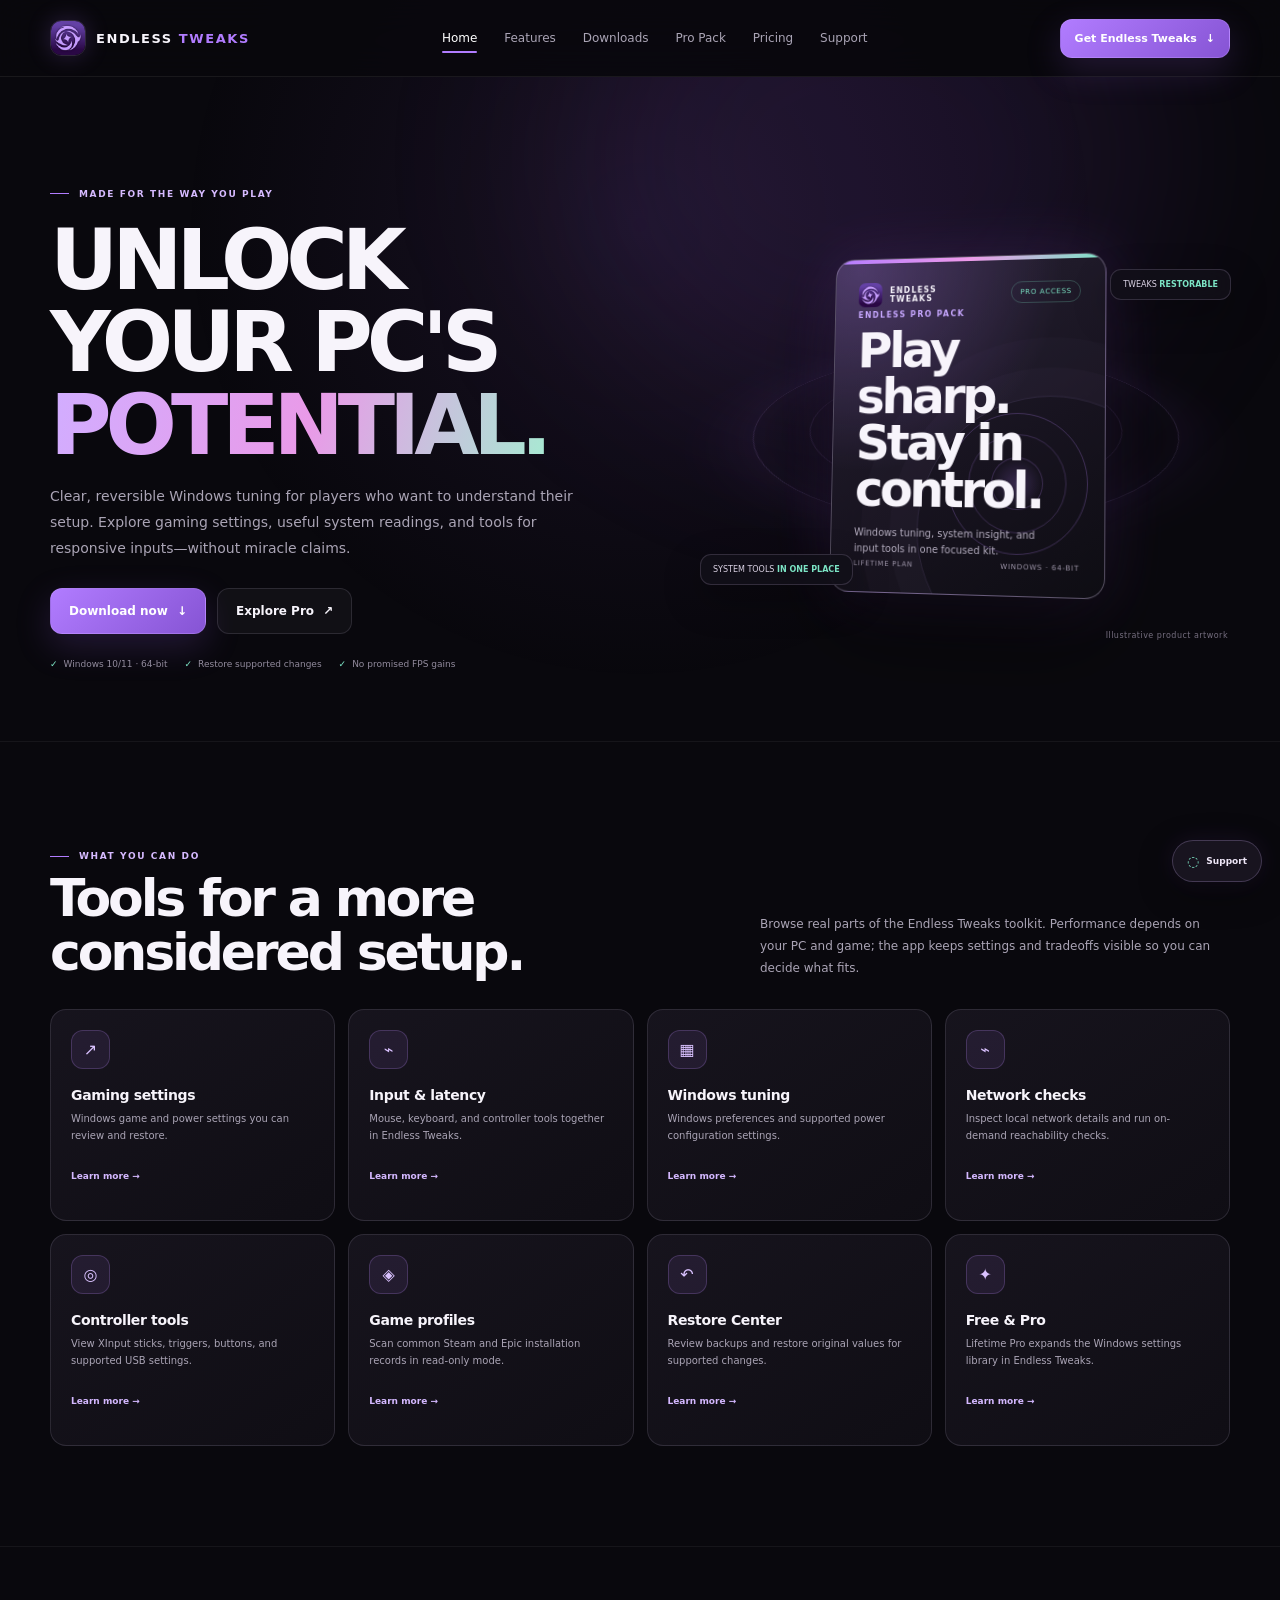
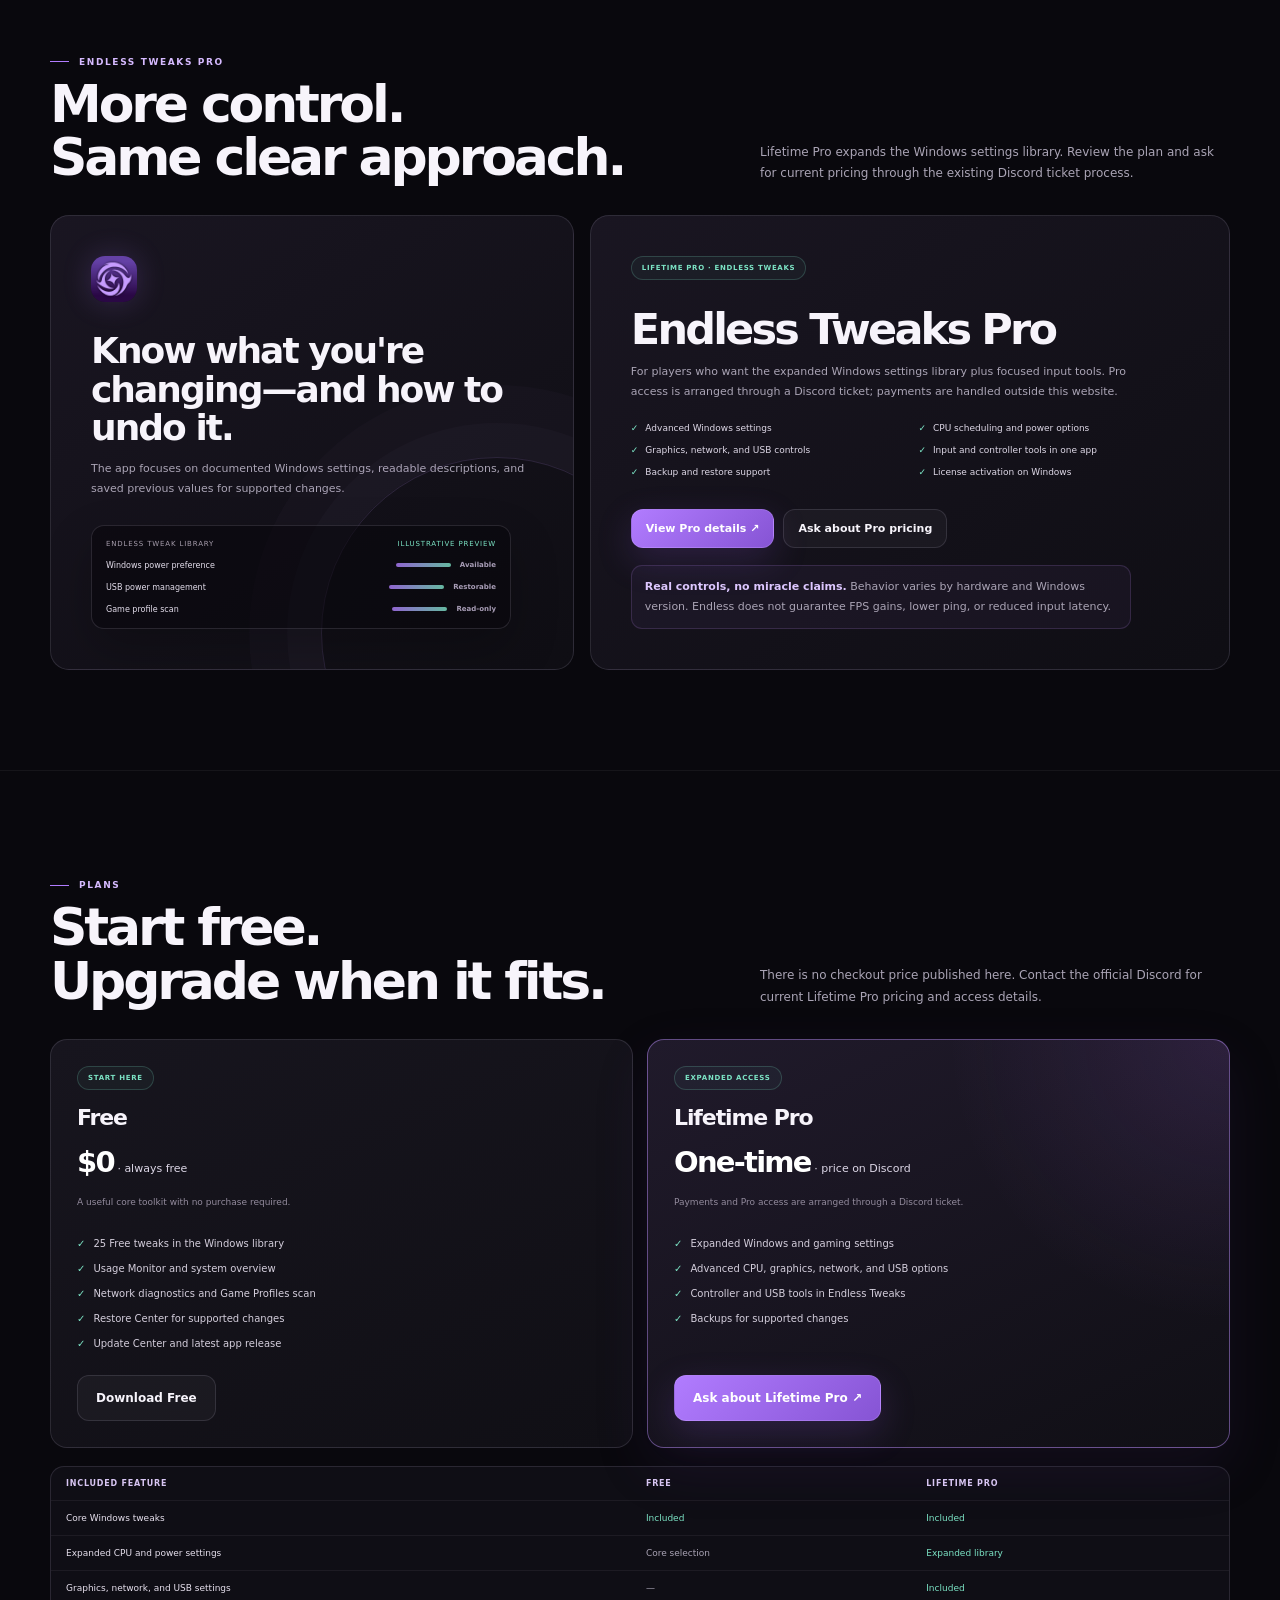
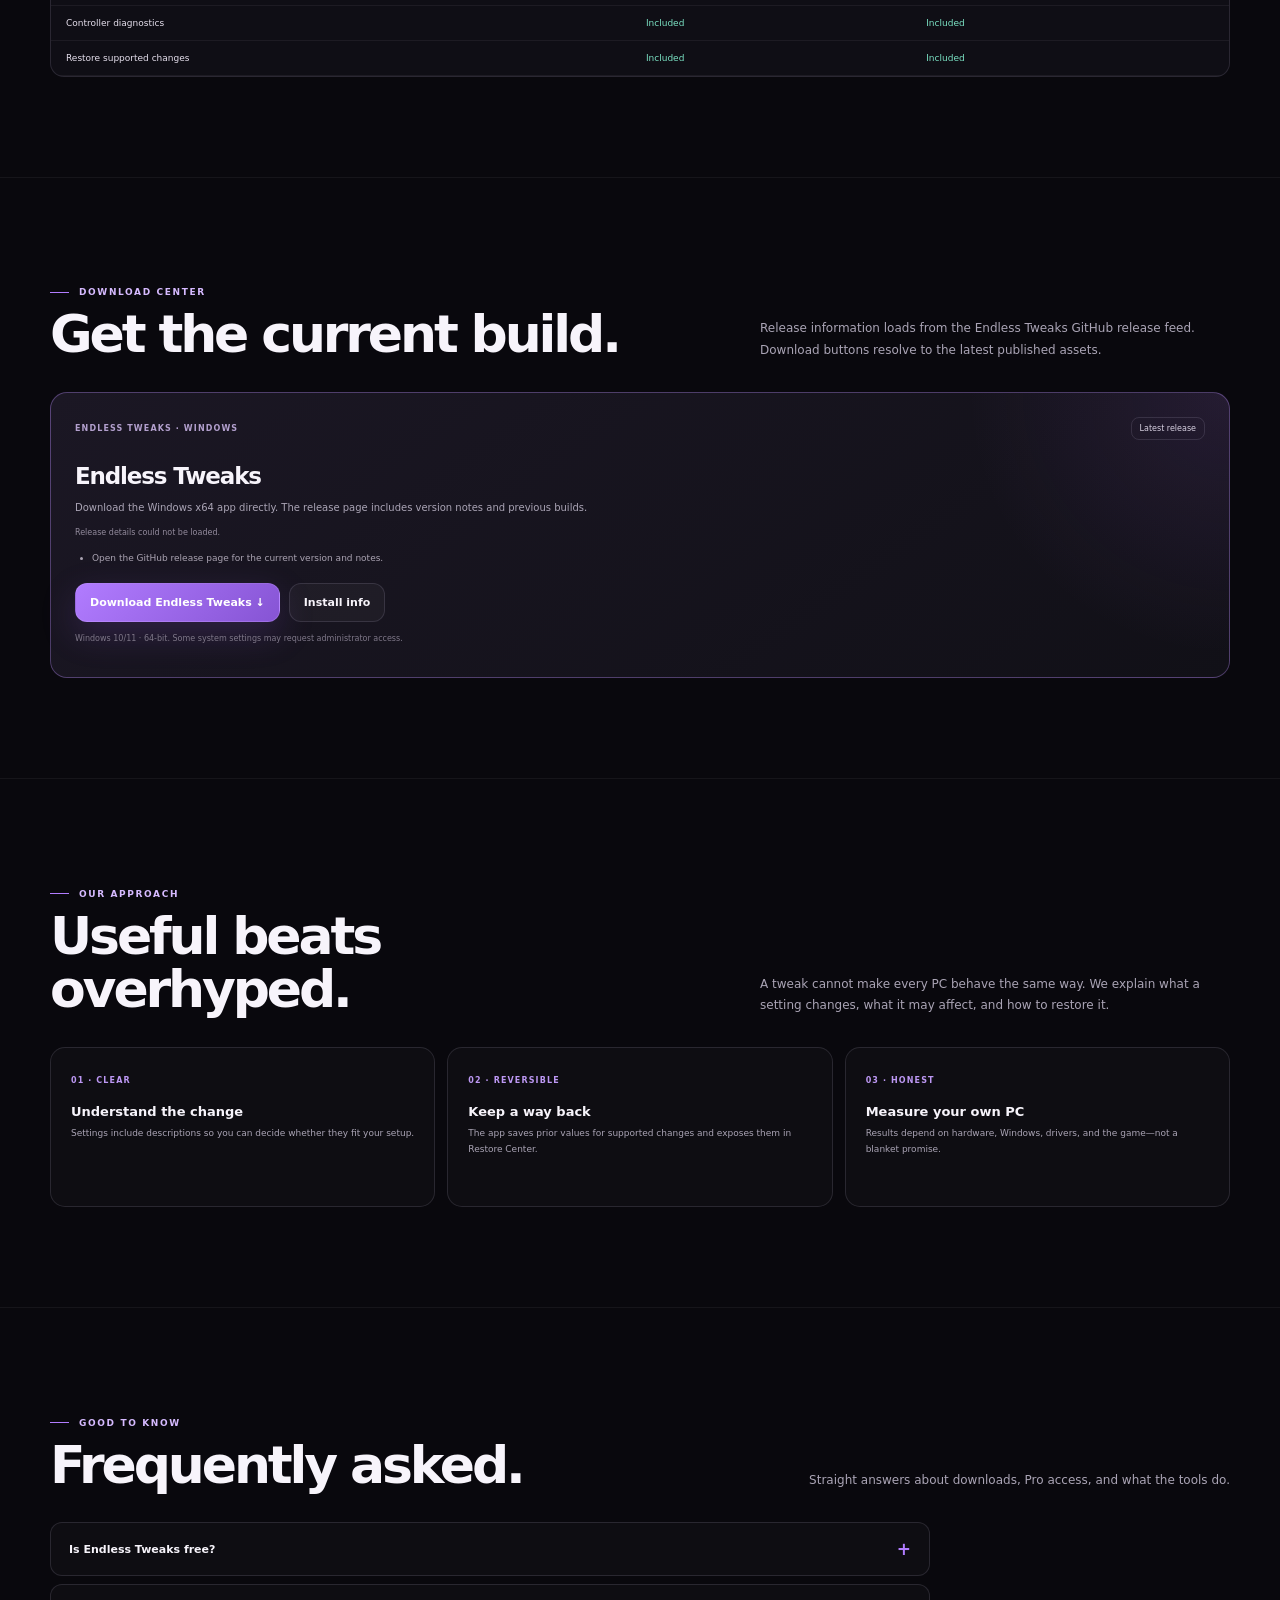
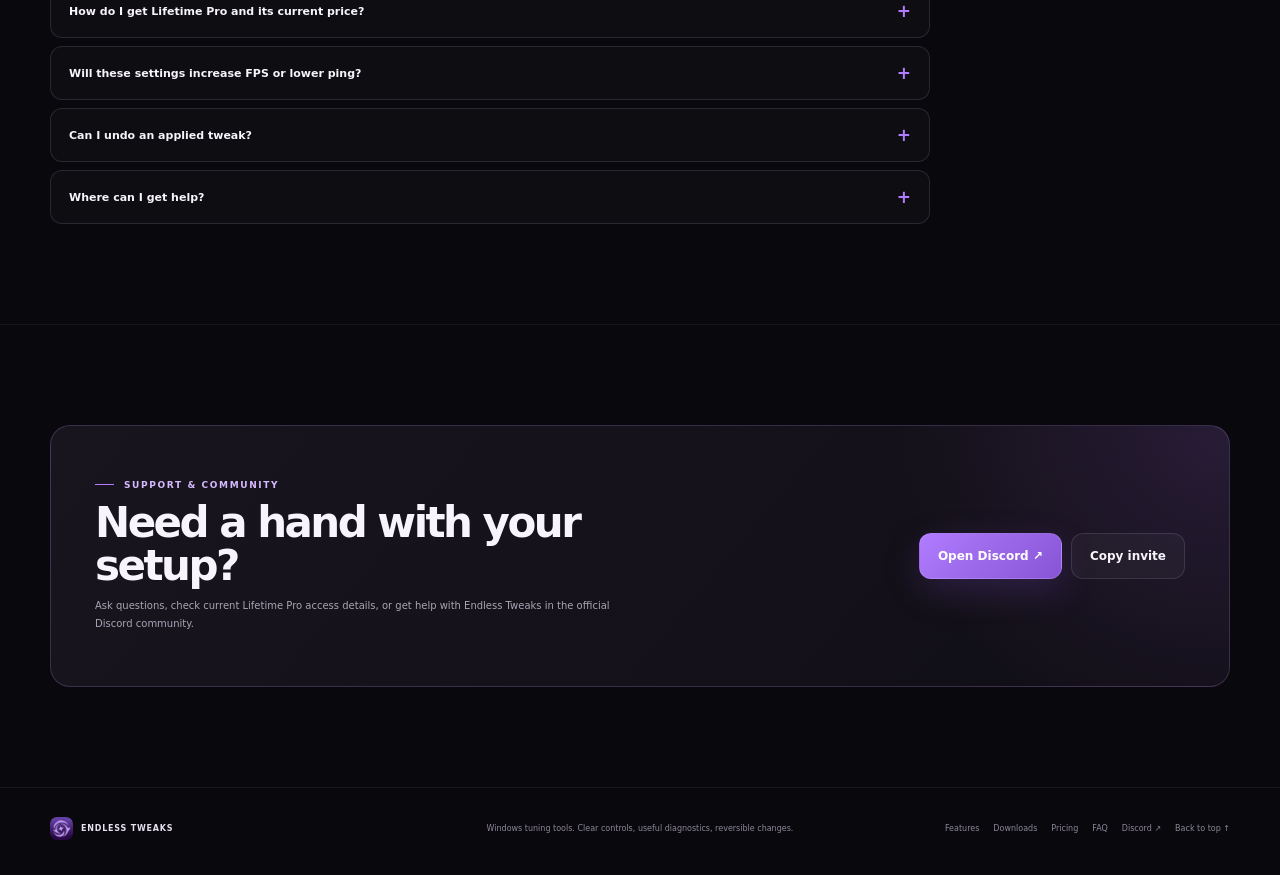
==== commit ac4de073: "Retire standalone Zero product from the website" ====
--- a/index.html
+++ b/index.html
@@ -1,185 +1,183 @@
-<!doctype html>
-<html lang="en">
-<head>
-  <meta charset="utf-8">
-  <meta name="viewport" content="width=device-width, initial-scale=1">
-  <meta name="theme-color" content="#09080d">
-  <meta name="description" content="Endless Tweaks gives PC players clear Windows tuning tools, reversible settings, system insights, and controller diagnostics.">
-  <meta property="og:type" content="website">
-  <meta property="og:title" content="Endless Tweaks — Play sharp. Stay in control.">
-  <meta property="og:description" content="A practical Windows toolkit for gaming settings, system insight, and responsive inputs.">
-  <meta property="og:image" content="https://endlesstweaks.github.io/endless-site/endless-logo-purple.png">
-  <title>Endless Tweaks — Play sharp. Stay in control.</title>
-  <style>
-    :root{color-scheme:dark;--bg:#09080d;--surface:#111017;--surface2:#17151f;--line:rgba(224,211,248,.13);--line2:rgba(196,151,255,.34);--text:#f7f4fb;--muted:#aaa4b5;--purple:#b17cff;--purple2:#8856dc;--pink:#ee9aeb;--mint:#7ce4c5;--max:1180px;--mx:50vw;--my:25vh;font-family:Inter,ui-sans-serif,system-ui,-apple-system,BlinkMacSystemFont,"Segoe UI",sans-serif;font-synthesis:none;text-rendering:optimizeLegibility}
-    *{box-sizing:border-box}html{scroll-behavior:smooth;scroll-padding-top:90px}body{margin:0;min-width:320px;overflow-x:hidden;background:var(--bg);color:var(--text)}body:before{content:"";position:fixed;inset:0;z-index:-1;pointer-events:none;background:radial-gradient(680px circle at var(--mx) var(--my),rgba(126,77,181,.13),transparent 67%)}body:after{content:"";position:fixed;inset:0;z-index:-2;pointer-events:none;opacity:.2;background-image:linear-gradient(rgba(255,255,255,.018) 1px,transparent 1px),linear-gradient(90deg,rgba(255,255,255,.018) 1px,transparent 1px);background-size:72px 72px;mask-image:linear-gradient(to bottom,black,transparent 72%)}a{color:inherit;text-decoration:none}button{font:inherit;color:inherit;cursor:pointer}img{max-width:100%}:focus-visible{outline:3px solid var(--mint);outline-offset:3px}.wrap{width:min(var(--max),calc(100% - 48px));margin-inline:auto}.skip{position:absolute;left:12px;top:-60px;z-index:90;padding:12px 16px;border-radius:10px;background:white;color:#111}.skip:focus{top:12px}
-    .announcement{display:none;border-bottom:1px solid var(--line);background:rgba(177,124,255,.09)}.announcement.show{display:block}.announcement-in{display:flex;align-items:center;justify-content:center;gap:12px;min-height:40px;color:#e9dafd;font-size:12px;text-align:center}.announcement a{color:var(--mint);text-decoration:underline;text-underline-offset:3px}.icon-button,.menu-toggle{display:inline-grid;place-items:center;width:36px;height:36px;border:1px solid var(--line);border-radius:10px;background:rgba(255,255,255,.04)}
-    .topbar{position:sticky;top:0;z-index:30;border-bottom:1px solid rgba(255,255,255,.065);background:rgba(9,8,13,.84);backdrop-filter:blur(18px)}.nav{height:76px;display:flex;align-items:center;justify-content:space-between;gap:22px}.brand{display:inline-flex;align-items:center;gap:10px;flex:0 0 auto;font-size:13px;font-weight:850;letter-spacing:.12em}.brand img{width:36px;height:36px;border:1px solid rgba(207,177,255,.2);border-radius:11px;object-fit:cover;box-shadow:0 0 24px rgba(173,120,255,.2)}.brand em{color:var(--purple);font-style:normal}.navlinks{display:flex;align-items:center;gap:clamp(14px,2.1vw,28px);color:#aaa4b5;font-size:12px}.navlinks a{position:relative;padding:10px 0;transition:color .18s}.navlinks a:hover,.navlinks a[aria-current=location]{color:white}.navlinks a[aria-current=location]:after{content:"";position:absolute;left:0;right:0;bottom:2px;height:2px;border-radius:2px;background:var(--purple)}.nav-actions{display:flex;align-items:center;gap:9px}.menu-toggle{display:none}
-    .button{display:inline-flex;align-items:center;justify-content:center;gap:9px;min-height:46px;padding:0 18px;border:1px solid rgba(213,186,255,.2);border-radius:12px;background:linear-gradient(135deg,#b17cff,#8654d4);color:white;font-size:12px;font-weight:760;box-shadow:0 12px 35px rgba(130,83,204,.22);transition:transform .2s,box-shadow .2s,filter .2s,border-color .2s}.button:hover{transform:translateY(-2px);filter:brightness(1.08);box-shadow:0 16px 40px rgba(130,83,204,.32)}.button.secondary{border-color:var(--line);background:rgba(255,255,255,.035);box-shadow:none;color:var(--text)}.button.secondary:hover{border-color:var(--line2);background:rgba(177,124,255,.08)}.button.small{min-height:39px;padding-inline:14px;font-size:11px}.button.text{min-height:34px;padding:0;border:0;background:none;box-shadow:none;color:#d5baff}
-    .hero{position:relative;overflow:hidden;padding:clamp(66px,8vw,110px) 0 72px}.hero:before{content:"";position:absolute;top:-180px;left:44%;width:600px;height:520px;border-radius:50%;background:rgba(132,77,193,.12);filter:blur(90px);pointer-events:none}.hero-grid{position:relative;display:grid;grid-template-columns:1fr .92fr;align-items:center;gap:clamp(35px,6vw,80px)}.eyebrow{display:inline-flex;align-items:center;gap:10px;color:#d6baff;font-size:9px;font-weight:850;letter-spacing:.18em;text-transform:uppercase}.eyebrow:before{content:"";width:19px;height:1px;background:var(--purple)}h1{max-width:700px;margin:20px 0 18px;font-size:clamp(49px,7.4vw,84px);line-height:.98;letter-spacing:-.072em;font-weight:780}.gradient-text{background:linear-gradient(105deg,#d2adff 2%,#e99ae8 52%,#a7ead2 100%);background-clip:text;-webkit-background-clip:text;color:transparent}.hero-copy{max-width:540px;margin:0;color:var(--muted);font-size:14px;line-height:1.85}.hero-actions{display:flex;align-items:center;flex-wrap:wrap;gap:11px;margin-top:26px}.trust{display:flex;flex-wrap:wrap;gap:9px 17px;margin-top:25px;color:#928b9d;font-size:9px}.trust span{display:inline-flex;align-items:center;gap:6px}.trust span:before{content:"✓";color:var(--mint);font-weight:900}
-    .hero-art{min-height:435px;position:relative;display:grid;place-items:center;perspective:1100px;isolation:isolate}.halo{position:absolute;width:min(420px,88%);aspect-ratio:1;border:1px solid rgba(194,151,255,.17);border-radius:50%;transform:rotateX(67deg) rotateZ(-22deg);box-shadow:0 0 80px rgba(133,78,198,.12),inset 0 0 70px rgba(133,78,198,.06)}.halo:before,.halo:after{content:"";position:absolute;inset:13%;border:1px solid rgba(194,151,255,.12);border-radius:50%}.halo:after{inset:29%}.pack-stage{position:relative;width:min(390px,86%);height:370px;display:grid;place-items:center;transform-style:preserve-3d;transition:transform .25s ease-out}.pack-box{position:relative;width:min(278px,72vw);height:340px;display:flex;flex-direction:column;justify-content:space-between;padding:24px;overflow:hidden;border:1px solid rgba(230,214,255,.3);border-radius:20px;background:radial-gradient(430px circle at 10% 3%,rgba(183,129,255,.27),transparent 48%),linear-gradient(150deg,#272133 2%,#17131f 60%,#0e0d13);box-shadow:0 38px 90px rgba(0,0,0,.55),0 0 65px rgba(154,91,223,.2);transform:rotateY(-11deg) rotateX(4deg);transition:transform .3s,box-shadow .3s}.pack-box:before{content:"";position:absolute;inset:0 0 auto;height:4px;background:linear-gradient(90deg,var(--purple),var(--pink),var(--mint))}.pack-box:after{content:"";position:absolute;right:-80px;bottom:-70px;width:265px;height:265px;border:1px solid rgba(203,170,255,.13);border-radius:50%;box-shadow:0 0 0 28px rgba(203,170,255,.025),0 0 0 58px rgba(203,170,255,.02)}.pack-top,.pack-bottom{position:relative;z-index:1;width:100%;display:flex;justify-content:space-between;align-items:center;gap:9px}.pack-brand{display:flex;align-items:center;gap:8px;font-size:8px;font-weight:850;letter-spacing:.15em}.pack-brand img{width:25px;height:25px;border-radius:7px}.edition{padding:6px 8px;border:1px solid rgba(124,228,197,.24);border-radius:99px;color:var(--mint);font-size:7px;letter-spacing:.1em}.pack-copy{position:relative;z-index:1}.pack-copy small{display:block;margin-bottom:9px;color:#c7a7ff;font-size:8px;font-weight:850;letter-spacing:.18em}.pack-copy strong{display:block;font-size:clamp(34px,4.7vw,50px);line-height:.94;letter-spacing:-.07em}.pack-copy span{display:block;max-width:190px;margin-top:12px;color:#b3acbe;font-size:10px;line-height:1.55}.pack-foot{position:relative;z-index:1;display:flex;justify-content:space-between;color:#9c94a7;font-size:7px;letter-spacing:.11em}.pack-orbit{position:absolute;z-index:-1;right:-8px;bottom:4px;width:140px;height:140px;border:1px solid rgba(183,132,247,.26);border-radius:50%}.pack-orbit:before,.pack-orbit:after{content:"";position:absolute;border:1px solid rgba(183,132,247,.22);border-radius:inherit}.pack-orbit:before{inset:20px}.pack-orbit:after{inset:43px;background:radial-gradient(circle,rgba(177,124,255,.22),transparent 72%)}.float{position:absolute;z-index:3;padding:10px 12px;border:1px solid rgba(222,207,246,.16);border-radius:11px;background:rgba(18,15,25,.88);backdrop-filter:blur(12px);box-shadow:0 14px 38px rgba(0,0,0,.32);color:#dbd3e5;font-size:8px}.float strong{color:var(--mint)}.float-a{top:63px;right:-1px}.float-b{bottom:56px;left:-1px}.art-caption{position:absolute;right:2px;bottom:1px;color:#756e7f;font-size:8px;letter-spacing:.06em}
-    .section{padding:clamp(68px,8vw,100px) 0;border-top:1px solid rgba(255,255,255,.055)}.section-head{display:flex;align-items:end;justify-content:space-between;gap:26px;margin-bottom:30px}h2{margin:11px 0 0;font-size:clamp(33px,4.7vw,52px);line-height:1.03;letter-spacing:-.06em}.section-copy{max-width:470px;margin:0;color:var(--muted);font-size:12px;line-height:1.8}.feature-grid{display:grid;grid-template-columns:repeat(4,1fr);gap:13px}.feature-card{position:relative;min-height:212px;overflow:hidden;padding:20px;border:1px solid var(--line);border-radius:16px;background:linear-gradient(145deg,rgba(24,21,31,.94),rgba(16,14,21,.96));transition:transform .2s,border-color .2s,box-shadow .2s}.feature-card:after{content:"";position:absolute;inset:0;pointer-events:none;opacity:0;background:radial-gradient(280px circle at var(--lx,50%) var(--ly,50%),rgba(180,126,255,.12),transparent 67%);transition:opacity .2s}.feature-card:hover{transform:translateY(-4px);border-color:var(--line2);box-shadow:0 18px 42px rgba(0,0,0,.22),0 0 28px rgba(154,99,221,.08)}.feature-card:hover:after{opacity:1}.feature-icon{position:relative;z-index:1;display:grid;place-items:center;width:39px;height:39px;border:1px solid rgba(190,143,255,.22);border-radius:12px;background:rgba(173,120,255,.09);color:#dac2ff;font-size:16px}.feature-card h3{position:relative;z-index:1;margin:18px 0 7px;font-size:14px;letter-spacing:-.025em}.feature-card p{position:relative;z-index:1;min-height:45px;margin:0 0 9px;color:var(--muted);font-size:10px;line-height:1.7}.learn{position:relative;z-index:1;padding:4px 0;border:0;background:none;color:#d4b8ff;font-size:9px;font-weight:750}.learn:hover{color:var(--mint)}
-    .split{display:grid;grid-template-columns:.9fr 1.1fr;gap:16px}.showcase,.product{position:relative;overflow:hidden;border:1px solid var(--line);border-radius:19px;background:linear-gradient(145deg,rgba(26,22,34,.98),rgba(15,14,20,.98))}.showcase{min-height:410px;padding:clamp(24px,4vw,40px)}.showcase:before{content:"";position:absolute;right:-100px;bottom:-140px;width:350px;height:350px;border:1px solid rgba(194,151,255,.15);border-radius:50%;box-shadow:0 0 0 34px rgba(194,151,255,.025),0 0 0 72px rgba(194,151,255,.02)}.showcase-mark{width:46px;height:46px;border-radius:14px;box-shadow:0 0 30px rgba(173,120,255,.2)}.showcase h3{max-width:430px;margin:26px 0 10px;font-size:clamp(27px,3vw,36px);line-height:1.08;letter-spacing:-.055em}.showcase p{max-width:450px;color:var(--muted);font-size:11px;line-height:1.8}.mini-window{position:relative;z-index:1;max-width:420px;margin-top:26px;padding:14px;border:1px solid rgba(235,224,250,.13);border-radius:13px;background:rgba(8,7,11,.56);box-shadow:0 20px 48px rgba(0,0,0,.22)}.mini-head{display:flex;justify-content:space-between;color:#a69dac;font-size:7px;letter-spacing:.12em}.mini-head span:last-child{color:var(--mint)}.mini-row{display:grid;grid-template-columns:1fr 55px auto;align-items:center;gap:9px;margin-top:13px;color:#e4deec;font-size:8px}.mini-row i{height:4px;border-radius:9px;background:linear-gradient(90deg,var(--purple),var(--mint));opacity:.8}.mini-row b{color:#a89db6;font-size:7px;font-weight:600}.product{display:flex;flex-direction:column;justify-content:space-between;padding:clamp(24px,4vw,40px)}.tag{display:inline-flex;align-items:center;gap:7px;width:fit-content;padding:7px 10px;border:1px solid rgba(124,228,197,.2);border-radius:99px;background:rgba(124,228,197,.045);color:var(--mint);font-size:7px;font-weight:800;letter-spacing:.1em;text-transform:uppercase}.product h3{max-width:500px;margin:21px 0 10px;font-size:clamp(30px,4vw,43px);line-height:1;letter-spacing:-.065em}.product p{max-width:500px;color:var(--muted);font-size:11px;line-height:1.8}.bullets{display:grid;grid-template-columns:1fr 1fr;gap:12px 17px;margin:21px 0 25px;padding:0;list-style:none;color:#ded8e7;font-size:9px}.bullets li:before{content:"✓";margin-right:7px;color:var(--mint)}.cta-row{display:flex;align-items:center;flex-wrap:wrap;gap:9px}.callout{margin:17px 0 0;padding:11px 13px;border:1px solid rgba(196,151,255,.16);border-radius:11px;background:rgba(173,120,255,.05);color:#b9b1c2;font-size:9px;line-height:1.65}.callout strong{color:#ddc7ff}
-    .plans{display:grid;grid-template-columns:1fr 1fr;gap:14px}.plan{display:flex;flex-direction:column;min-height:355px;padding:26px;border:1px solid var(--line);border-radius:17px;background:linear-gradient(155deg,#17151e,#100f15)}.plan.pro{border-color:rgba(188,145,255,.45);background:radial-gradient(500px circle at 100% 0%,rgba(160,100,220,.14),transparent 56%),linear-gradient(155deg,#201a2b,#100f15);box-shadow:0 20px 56px rgba(85,54,133,.13)}.plan h3{margin:15px 0 4px;font-size:22px;letter-spacing:-.05em}.plan-price{color:#ddd7e7;font-size:11px}.plan-price strong{color:white;font-size:29px;letter-spacing:-.06em}.plan-note{margin-top:7px;color:#938b9d;font-size:9px}.plan-list{display:grid;gap:10px;margin:20px 0 24px;padding:0;list-style:none;color:#d4cedc;font-size:10px}.plan-list li{display:flex;gap:8px;line-height:1.5}.plan-list li:before{content:"✓";color:var(--mint);font-weight:900}.plan .button{width:fit-content;margin-top:auto}.comparison{margin-top:18px;overflow:auto;border:1px solid var(--line);border-radius:14px;background:rgba(18,16,24,.75)}table{width:100%;min-width:530px;border-collapse:collapse;text-align:left;font-size:9px}th,td{padding:12px 15px;border-bottom:1px solid rgba(255,255,255,.06)}th{color:#d8c6f3;font-size:8px;letter-spacing:.1em;text-transform:uppercase}td{color:var(--muted)}td:first-child{color:#e7e1ee}.yes{color:var(--mint)!important}
-    .downloads{display:grid;grid-template-columns:1.1fr .9fr;gap:14px}.download-card{min-height:285px;padding:24px;border:1px solid var(--line);border-radius:17px;background:linear-gradient(145deg,rgba(25,21,32,.95),rgba(15,14,20,.95))}.download-card.primary{border-color:rgba(188,145,255,.34);background:radial-gradient(450px circle at 100% 0%,rgba(160,100,220,.12),transparent 58%),linear-gradient(145deg,#1b1724,#111017)}.download-meta{display:flex;align-items:center;justify-content:space-between;gap:10px}.download-meta small{color:#b3a0ce;font-size:8px;font-weight:800;letter-spacing:.14em}.pill{max-width:165px;padding:6px 8px;border:1px solid var(--line);border-radius:8px;color:#d8d1e2;font-size:8px;white-space:nowrap}.download-card h3{margin:23px 0 7px;font-size:23px;letter-spacing:-.05em}.download-card p{color:var(--muted);font-size:10px;line-height:1.7}.release-date{min-height:15px;color:#928a9c!important;font-size:8px!important}.release-notes{max-height:90px;overflow:auto;margin:10px 0 17px;padding-left:17px;color:#aaa3b2;font-size:9px;line-height:1.7}.download-foot{margin-top:10px;color:#7e7788!important;font-size:8px!important}.skeleton{display:inline-block;width:90px;height:12px;border-radius:5px;background:linear-gradient(90deg,#24212c,#383142,#24212c);background-size:200% 100%;animation:shine 1.4s infinite}@keyframes shine{to{background-position:-200% 0}}
-    .approach-grid{display:grid;grid-template-columns:repeat(3,1fr);gap:12px}.approach-card{min-height:160px;padding:20px;border:1px solid var(--line);border-radius:15px;background:rgba(255,255,255,.025)}.approach-num{color:#bd98f4;font-size:8px;font-weight:850;letter-spacing:.14em}.approach-card h3{margin:17px 0 7px;font-size:13px}.approach-card p{margin:0;color:var(--muted);font-size:9px;line-height:1.75}
-    .faq{display:grid;gap:8px;max-width:880px}.faq-item{overflow:hidden;border:1px solid var(--line);border-radius:12px;background:rgba(255,255,255,.023)}.faq-q{display:flex;width:100%;align-items:center;justify-content:space-between;gap:18px;padding:16px 18px;border:0;background:none;text-align:left;font-size:11px;font-weight:720}.faq-q span:last-child{color:var(--purple);font-size:17px;transition:transform .2s}.faq-q[aria-expanded=true] span:last-child{transform:rotate(45deg)}.faq-answer{display:grid;grid-template-rows:0fr;transition:grid-template-rows .22s}.faq-answer>div{overflow:hidden}.faq-answer p{margin:0;padding:0 18px 16px;color:var(--muted);font-size:10px;line-height:1.75}.faq-item.open .faq-answer{grid-template-rows:1fr}
-    .support-band{display:flex;align-items:center;justify-content:space-between;gap:26px;padding:clamp(24px,5vw,44px);border:1px solid rgba(197,157,255,.2);border-radius:20px;background:radial-gradient(600px circle at 100% 0%,rgba(151,92,210,.17),transparent 56%),linear-gradient(130deg,#19151f,#100e15)}.support-band h2{max-width:570px;font-size:clamp(29px,4vw,42px)}.support-band p{max-width:550px;color:var(--muted);font-size:10px;line-height:1.75}.footer{padding:29px 0 35px;border-top:1px solid rgba(255,255,255,.06);color:#8e8798;font-size:8px}.footer-in{display:grid;grid-template-columns:1fr auto 1fr;align-items:center;gap:18px}.footer-brand{display:inline-flex;align-items:center;gap:8px;width:fit-content;color:#e8e1ef;font-weight:820;letter-spacing:.1em}.footer-brand img{width:23px;height:23px;border-radius:7px}.footer-links{display:flex;justify-content:flex-end;flex-wrap:wrap;gap:14px}.footer-links a:hover{color:white}.footer-note{text-align:center}.floating-support{position:fixed;right:18px;bottom:18px;z-index:25;display:inline-flex;align-items:center;gap:7px;min-height:42px;padding:0 14px;border:1px solid rgba(203,174,242,.24);border-radius:99px;background:rgba(26,22,34,.93);box-shadow:0 10px 34px rgba(0,0,0,.4),0 0 25px rgba(150,92,215,.12);backdrop-filter:blur(12px);color:#eee6f7;font-size:9px;font-weight:750;transition:transform .2s}.floating-support:hover{transform:translateY(-2px);border-color:var(--purple)}.floating-support b{color:var(--mint);font-size:14px}
-    .toast{position:fixed;left:50%;bottom:22px;z-index:80;max-width:min(390px,calc(100vw - 32px));padding:11px 15px;transform:translate(-50%,20px);opacity:0;pointer-events:none;border:1px solid var(--line2);border-radius:10px;background:#201a2b;box-shadow:0 15px 50px rgba(0,0,0,.45);font-size:10px;transition:opacity .2s,transform .2s}.toast.visible{transform:translate(-50%,0);opacity:1}
-    dialog{color:var(--text)}.modal{width:min(550px,calc(100% - 26px));max-height:min(88vh,740px);padding:0;overflow:auto;border:1px solid rgba(216,195,244,.18);border-radius:18px;background:linear-gradient(150deg,#191621,#100f15 72%);box-shadow:0 35px 100px rgba(0,0,0,.65)}.modal::backdrop{background:rgba(5,4,8,.78);backdrop-filter:blur(7px)}.modal-in{padding:clamp(20px,5vw,32px)}.modal-head{display:flex;align-items:start;justify-content:space-between;gap:18px}.modal-kicker{display:block;margin-bottom:8px;color:#c8a6fa;font-size:8px;font-weight:850;letter-spacing:.16em;text-transform:uppercase}.modal h2{margin:0;font-size:clamp(25px,6vw,35px)}.modal p{color:var(--muted);font-size:11px;line-height:1.75}.modal-actions{display:flex;flex-wrap:wrap;gap:9px;margin-top:17px}.detail-list{display:grid;gap:8px;padding:0;list-style:none}.detail-list li{color:#d7d0df;font-size:10px;line-height:1.6}.detail-list li:before{content:"✓";margin-right:8px;color:var(--mint)}.welcome-art{display:grid;place-items:center;min-height:130px;margin:0 0 20px;border:1px solid var(--line);border-radius:14px;background:radial-gradient(circle,rgba(170,114,246,.18),transparent 70%),#100e15}.welcome-art img{width:58px;height:58px;border-radius:17px;box-shadow:0 0 35px rgba(173,120,255,.35)}.status{min-height:16px;color:var(--mint)!important;font-size:9px!important}
-    [data-reveal]{opacity:0;transform:translateY(15px);transition:opacity .5s ease,transform .5s ease}[data-reveal].in{opacity:1;transform:none}
-    @media(max-width:980px){.navlinks{gap:12px;font-size:10px}.hero-grid{grid-template-columns:1fr .82fr;gap:20px}.hero-art{min-height:380px}.feature-grid{grid-template-columns:repeat(2,1fr)}}
-    @media(max-width:760px){html{scroll-padding-top:76px}.wrap{width:min(var(--max),calc(100% - 34px))}.nav{height:67px}.menu-toggle{display:inline-grid}.navlinks{display:none;position:absolute;top:calc(100% + 1px);left:0;right:0;padding:10px 17px 14px;border-bottom:1px solid var(--line);background:rgba(12,10,17,.97);box-shadow:0 18px 36px rgba(0,0,0,.3)}.navlinks.open{display:grid;gap:0}.navlinks a{padding:12px 4px;font-size:12px}.navlinks a[aria-current=location]:after{display:none}.nav-actions>.button{display:none}.hero{padding:56px 0 57px}.hero-grid{grid-template-columns:1fr;gap:12px}.hero-art{min-height:370px}.section-head{align-items:start;flex-direction:column;gap:13px;margin-bottom:24px}.split{grid-template-columns:1fr}.showcase{min-height:370px}.downloads{grid-template-columns:1fr}.support-band{align-items:flex-start;flex-direction:column}.footer-in{grid-template-columns:1fr;justify-items:start}.footer-note{text-align:left}.footer-links{justify-content:flex-start}}
-    @media(max-width:480px){.wrap{width:calc(100% - 30px)}.brand{gap:7px;font-size:9px}.brand img{width:31px;height:31px}.hero{padding-top:46px}h1{font-size:clamp(43px,13.5vw,63px)}.hero-copy{font-size:12px}.hero-art{min-height:340px;margin-inline:-5px}.pack-stage{height:320px}.pack-box{width:230px;height:294px;padding:20px}.pack-copy strong{font-size:40px}.float-a{top:18px;right:-3px}.float-b{bottom:18px;left:-3px}.art-caption{right:5px;font-size:7px}.feature-grid,.plans,.approach-grid{grid-template-columns:1fr}.feature-card{min-height:180px}.feature-card p{min-height:auto}.showcase,.product{padding:22px}.showcase{min-height:355px}.bullets{grid-template-columns:1fr;gap:8px}.plan{min-height:335px;padding:22px}.download-card{min-height:270px;padding:21px}.support-band{padding:22px}.floating-support{right:11px;bottom:11px;min-height:40px;padding-inline:12px}.footer-links{gap:10px 13px}}
-    @media(prefers-reduced-motion:reduce){*,*:before,*:after{scroll-behavior:auto!important;animation-duration:.01ms!important;animation-iteration-count:1!important;transition-duration:.01ms!important}[data-reveal]{opacity:1;transform:none}}
-  </style>
-</head>
-<body>
-  <a class="skip" href="#main">Skip to content</a>
-  <div class="announcement" id="announcement" aria-live="polite"><div class="announcement-in wrap"><span id="announcementText"></span><a id="announcementLink" href="#downloads">Details</a><button class="icon-button" type="button" aria-label="Dismiss announcement">×</button></div></div>
-  <header class="topbar"><nav class="nav wrap" aria-label="Main navigation">
-    <a class="brand" href="#top" aria-label="Endless Tweaks home"><img src="endless-logo-purple.png" alt=""><span>ENDLESS<em> TWEAKS</em></span></a>
-    <div class="navlinks" id="siteNav"><a href="#top">Home</a><a href="#features">Features</a><a href="#downloads">Downloads</a><a href="#pro-pack">Pro Pack</a><a href="#pricing">Pricing</a><a href="#support">Support</a></div>
-    <div class="nav-actions"><a class="button small" href="#downloads">Get Endless Tweaks <span aria-hidden="true">↓</span></a><button class="menu-toggle" type="button" aria-label="Open navigation menu" aria-expanded="false" aria-controls="siteNav"><span aria-hidden="true">☰</span></button></div>
-  </nav></header>
-  <main id="main">
-    <section class="hero" id="top"><div class="hero-grid wrap"><div data-reveal>
-      <span class="eyebrow">Made for the way you play</span><h1>UNLOCK YOUR PC'S <span class="gradient-text">POTENTIAL.</span></h1>
-      <p class="hero-copy">Clear, reversible Windows tuning for players who want to understand their setup. Explore gaming settings, useful system readings, and tools for responsive inputs—without miracle claims.</p>
-      <div class="hero-actions"><a class="button" href="#downloads">Download now <span aria-hidden="true">↓</span></a><a class="button secondary" href="#pro-pack">Explore Pro <span aria-hidden="true">↗</span></a></div>
-      <div class="trust"><span>Windows 10/11 · 64-bit</span><span>Restore supported changes</span><span>No promised FPS gains</span></div>
-    </div><div class="hero-art" id="heroArt" aria-label="Illustrative Endless Pro Pack artwork" data-reveal>
-      <div class="halo" aria-hidden="true"></div><div class="float float-a">TWEAKS <strong>RESTORABLE</strong></div><div class="float float-b">SYSTEM TOOLS <strong>IN ONE PLACE</strong></div>
-      <div class="pack-stage" id="packStage"><div class="pack-box">
-        <div class="pack-top"><div class="pack-brand"><img src="endless-logo-purple.png" alt=""><span>ENDLESS<br>TWEAKS</span></div><span class="edition">PRO ACCESS</span></div>
-        <div class="pack-copy"><small>ENDLESS PRO PACK</small><strong>Play sharp.<br>Stay in control.</strong><span>Windows tuning, system insight, and input tools in one focused kit.</span><i class="pack-orbit" aria-hidden="true"></i></div>
-        <div class="pack-foot"><span>LIFETIME PLAN</span><span>WINDOWS · 64-BIT</span></div>
-      </div></div><span class="art-caption">Illustrative product artwork</span>
-    </div></div></section>
-
-    <section class="section" id="features"><div class="wrap">
-      <div class="section-head" data-reveal><div><span class="eyebrow">What you can do</span><h2>Tools for a more<br>considered setup.</h2></div><p class="section-copy">Browse real parts of the Endless Tweaks toolkit. Performance depends on your PC and game; the app keeps settings and tradeoffs visible so you can decide what fits.</p></div>
-      <div class="feature-grid">
-        <article class="feature-card" data-feature="gaming" data-reveal><span class="feature-icon" aria-hidden="true">↗</span><h3>Gaming settings</h3><p>Windows game and power settings you can review and restore.</p><button class="learn" type="button">Learn more →</button></article>
-        <article class="feature-card" data-feature="input" data-reveal><span class="feature-icon" aria-hidden="true">⌁</span><h3>Input &amp; latency</h3><p>Mouse and keyboard options, with controller diagnostics in Endless Zero.</p><button class="learn" type="button">Learn more →</button></article>
-        <article class="feature-card" data-feature="windows" data-reveal><span class="feature-icon" aria-hidden="true">▦</span><h3>Windows tuning</h3><p>Windows preferences and supported power configuration settings.</p><button class="learn" type="button">Learn more →</button></article>
-        <article class="feature-card" data-feature="network" data-reveal><span class="feature-icon" aria-hidden="true">⌁</span><h3>Network checks</h3><p>Inspect local network details and run on-demand reachability checks.</p><button class="learn" type="button">Learn more →</button></article>
-        <article class="feature-card" data-feature="controller" data-reveal><span class="feature-icon" aria-hidden="true">◎</span><h3>Controller tools</h3><p>View XInput sticks, triggers, buttons, and supported USB settings.</p><button class="learn" type="button">Learn more →</button></article>
-        <article class="feature-card" data-feature="profiles" data-reveal><span class="feature-icon" aria-hidden="true">◈</span><h3>Game profiles</h3><p>Scan common Steam and Epic installation records in read-only mode.</p><button class="learn" type="button">Learn more →</button></article>
-        <article class="feature-card" data-feature="restore" data-reveal><span class="feature-icon" aria-hidden="true">↶</span><h3>Restore Center</h3><p>Review backups and restore original values for supported changes.</p><button class="learn" type="button">Learn more →</button></article>
-        <article class="feature-card" data-feature="plans" data-reveal><span class="feature-icon" aria-hidden="true">✦</span><h3>Free &amp; Pro</h3><p>Lifetime Pro unlocks 150 Pro tweaks in Endless Tweaks and includes Endless Zero.</p><button class="learn" type="button">Learn more →</button></article>
-      </div>
-    </div></section>
-
-    <section class="section" id="pro-pack"><div class="wrap">
-      <div class="section-head" data-reveal><div><span class="eyebrow">Endless Pro Pack</span><h2>More control.<br>Same clear approach.</h2></div><p class="section-copy">Lifetime Pro unlocks 150 Pro tweaks. Review the plan and ask for current pricing through the existing Discord ticket process.</p></div>
-      <div class="split">
-        <div class="showcase" data-reveal><img class="showcase-mark" src="endless-logo-purple.png" alt="Endless Tweaks logo" loading="lazy"><h3>Know what you're changing—and how to undo it.</h3><p>The app focuses on documented Windows settings, readable descriptions, and saved previous values for supported changes.</p>
-          <div class="mini-window" aria-label="Illustrative interface preview, not live system data"><div class="mini-head"><span>ENDLESS TWEAK LIBRARY</span><span>ILLUSTRATIVE PREVIEW</span></div><div class="mini-row"><span>Windows power preference</span><i></i><b>Available</b></div><div class="mini-row"><span>USB power management</span><i></i><b>Restorable</b></div><div class="mini-row"><span>Game profile scan</span><i></i><b>Read-only</b></div></div>
-        </div>
-        <article class="product" data-reveal><span class="tag">Lifetime Pro · Endless Tweaks + Endless Zero</span><div><h3>Endless Pro Pack</h3><p>For players who want the expanded Windows settings library plus focused input tools. Pro access is arranged through a Discord ticket; payments are handled outside this website.</p>
-          <ul class="bullets"><li>Advanced Windows settings</li><li>CPU scheduling and power options</li><li>Graphics, network, and USB controls</li><li>Endless Zero input and controller tools</li><li>Backup and restore support</li><li>License activation on Windows</li></ul>
-        </div><div><div class="cta-row"><button class="button small" type="button" data-dialog="proDialog">View Pro details ↗</button><a class="button secondary small" href="https://discord.gg/4qNSaAs9qr" target="_blank" rel="noopener">Ask about Pro pricing</a></div><p class="callout"><strong>Real controls, no miracle claims.</strong> Behavior varies by hardware and Windows version. Endless does not guarantee FPS gains, lower ping, or reduced input latency.</p></div></article>
-      </div>
-    </div></section>
-
-    <section class="section" id="pricing"><div class="wrap">
-      <div class="section-head" data-reveal><div><span class="eyebrow">Plans</span><h2>Start free.<br>Upgrade when it fits.</h2></div><p class="section-copy">There is no checkout price published here. Contact the official Discord for current Lifetime Pro pricing and access details.</p></div>
-      <div class="plans">
-        <article class="plan" data-reveal><span class="tag">START HERE</span><h3>Free</h3><p class="plan-price"><strong>$0</strong> · always free</p><p class="plan-note">A useful core toolkit with no purchase required.</p><ul class="plan-list"><li>25 Free tweaks in the Windows library</li><li>Usage Monitor and system overview</li><li>Network diagnostics and Game Profiles scan</li><li>Restore Center for supported changes</li><li>Update Center and latest app release</li></ul><a class="button secondary" href="#downloads">Download Free</a></article>
-        <article class="plan pro" data-reveal><span class="tag">EXPANDED ACCESS</span><h3>Lifetime Pro</h3><p class="plan-price"><strong>One-time</strong> · price on Discord</p><p class="plan-note">Payments and Pro access are arranged through a Discord ticket.</p><ul class="plan-list"><li>150 Pro tweaks across Windows and gaming settings</li><li>Advanced CPU, graphics, network, and USB options</li><li>Endless Zero included with Pro activation</li><li>Controller view and input controls in Endless Zero</li><li>Backups for supported changes</li></ul><a class="button" href="https://discord.gg/4qNSaAs9qr" target="_blank" rel="noopener">Ask about Lifetime Pro ↗</a></article>
-      </div>
-      <div class="comparison" role="region" aria-label="Free and Lifetime Pro comparison" tabindex="0" data-reveal><table><thead><tr><th scope="col">Included feature</th><th scope="col">Free</th><th scope="col">Lifetime Pro</th></tr></thead><tbody>
-        <tr><td>Core Windows tweaks</td><td class="yes">Included</td><td class="yes">Included</td></tr><tr><td>Expanded CPU and power settings</td><td>Core selection</td><td class="yes">Expanded library</td></tr><tr><td>Graphics, network, and USB settings</td><td>—</td><td class="yes">Included</td></tr><tr><td>Endless Zero controller and input tools</td><td>—</td><td class="yes">Included</td></tr><tr><td>Restore supported changes</td><td class="yes">Included</td><td class="yes">Included</td></tr>
-      </tbody></table></div>
-    </div></section>
-
-    <section class="section" id="downloads"><div class="wrap">
-      <div class="section-head" data-reveal><div><span class="eyebrow">Download center</span><h2>Get the current build.</h2></div><p class="section-copy">Release information loads from the Endless Tweaks GitHub release feed. Download buttons resolve to the latest published assets.</p></div>
-      <div class="downloads">
-        <article class="download-card primary" data-reveal><div class="download-meta"><small>ENDLESS TWEAKS · WINDOWS</small><span class="pill" id="releaseVersion"><span class="skeleton" aria-label="Loading version"></span></span></div><h3>Endless Tweaks</h3><p>Download the Windows x64 app directly. The release page includes version notes and previous builds.</p><p class="release-date" id="releaseDate" aria-live="polite">Checking the latest release…</p><ul class="release-notes" id="releaseNotes"><li>Release notes load from GitHub.</li></ul><div class="cta-row"><a class="button small product-download" href="../../artifacts/EndlessTweaks-Consumer-win-x64.exe" data-release-url="https://github.com/EndlessTweaks/endless-site/releases/latest/download/EndlessTweaks-Consumer-win-x64.exe" download>Download Endless Tweaks ↓</a><button class="button secondary small" type="button" data-dialog="downloadDialog">Install info</button></div><p class="download-foot">Windows 10/11 · 64-bit. Some system settings may request administrator access.</p></article>
-        <article class="download-card" data-reveal><div class="download-meta"><small>INPUT &amp; CONTROLLER TOOLS</small><span class="pill">v0.1.0</span></div><h3>Endless Zero</h3><p>Focused mouse, keyboard, controller, and on-demand network tools. Valid Pro activation is required to use the app.</p><p class="release-date">Included with Endless Tweaks Lifetime Pro.</p><div class="cta-row"><a class="button secondary small product-download" href="https://github.com/EndlessTweaks/endless-site/releases/download/v1.1.0/EndlessZero-Consumer-win-x64.exe" data-release-url="https://github.com/EndlessTweaks/endless-site/releases/download/v1.1.0/EndlessZero-Consumer-win-x64.exe" download>Download Endless Zero ↓</a></div><p class="download-foot">The website download remains direct. Pro activation is checked when Endless Zero runs.</p></article>
-      </div>
-    </div></section>
-
-    <section class="section" id="approach"><div class="wrap">
-      <div class="section-head" data-reveal><div><span class="eyebrow">Our approach</span><h2>Useful beats<br>overhyped.</h2></div><p class="section-copy">A tweak cannot make every PC behave the same way. We explain what a setting changes, what it may affect, and how to restore it.</p></div>
-      <div class="approach-grid"><article class="approach-card" data-reveal><span class="approach-num">01 · CLEAR</span><h3>Understand the change</h3><p>Settings include descriptions so you can decide whether they fit your setup.</p></article><article class="approach-card" data-reveal><span class="approach-num">02 · REVERSIBLE</span><h3>Keep a way back</h3><p>The app saves prior values for supported changes and exposes them in Restore Center.</p></article><article class="approach-card" data-reveal><span class="approach-num">03 · HONEST</span><h3>Measure your own PC</h3><p>Results depend on hardware, Windows, drivers, and the game—not a blanket promise.</p></article></div>
-    </div></section>
-
-    <section class="section" id="faq"><div class="wrap">
-      <div class="section-head" data-reveal><div><span class="eyebrow">Good to know</span><h2>Frequently asked.</h2></div><p class="section-copy">Straight answers about downloads, Pro access, and what the tools do.</p></div>
-      <div class="faq" data-reveal>
-        <div class="faq-item"><button class="faq-q" aria-expanded="false"><span>Is Endless Tweaks free?</span><span aria-hidden="true">+</span></button><div class="faq-answer"><div><p>Start with 25 Free tweaks; Lifetime Pro unlocks 150 Pro tweaks.</p></div></div></div>
-        <div class="faq-item"><button class="faq-q" aria-expanded="false"><span>How do I get Lifetime Pro and its current price?</span><span aria-hidden="true">+</span></button><div class="faq-answer"><div><p>Open a ticket through the official Discord. The team shares current pricing and access details there; payments are handled outside this website.</p></div></div></div>
-        <div class="faq-item"><button class="faq-q" aria-expanded="false"><span>Does Endless Zero require Pro?</span><span aria-hidden="true">+</span></button><div class="faq-answer"><div><p>Endless Zero is included with Endless Tweaks Lifetime Pro. You can download it directly here, but it requires valid Pro activation when it starts.</p></div></div></div>
-        <div class="faq-item"><button class="faq-q" aria-expanded="false"><span>Will these settings increase FPS or lower ping?</span><span aria-hidden="true">+</span></button><div class="faq-answer"><div><p>No result is guaranteed. Windows settings behave differently across PCs; basic reachability checks do not change your internet route or measure game-server performance.</p></div></div></div>
-        <div class="faq-item"><button class="faq-q" aria-expanded="false"><span>Can I undo an applied tweak?</span><span aria-hidden="true">+</span></button><div class="faq-answer"><div><p>Supported changes save previous values in Restore Center. Review the description and current status before applying or restoring a setting.</p></div></div></div>
-        <div class="faq-item"><button class="faq-q" aria-expanded="false"><span>Where can I get help?</span><span aria-hidden="true">+</span></button><div class="faq-answer"><div><p>Join the official Discord and open a support ticket. The support section also lets you copy the invite.</p></div></div></div>
-      </div>
-    </div></section>
-
-    <section class="section" id="support"><div class="wrap"><div class="support-band" data-reveal><div><span class="eyebrow">Support &amp; community</span><h2>Need a hand with your setup?</h2><p>Ask questions, check current Lifetime Pro access details, or get help with Endless Tweaks in the official Discord community.</p></div><div class="cta-row"><a class="button" href="https://discord.gg/4qNSaAs9qr" target="_blank" rel="noopener">Open Discord ↗</a><button class="button secondary" id="copyInvite" type="button">Copy invite</button></div></div></div></section>
-  </main>
-  <footer class="footer"><div class="footer-in wrap"><a class="footer-brand" href="#top"><img src="endless-logo-purple.png" alt=""> ENDLESS TWEAKS</a><span class="footer-note">Windows tuning tools. Clear controls, useful diagnostics, reversible changes.</span><nav class="footer-links" aria-label="Footer navigation"><a href="#features">Features</a><a href="#downloads">Downloads</a><a href="#pricing">Pricing</a><a href="#faq">FAQ</a><a href="https://discord.gg/4qNSaAs9qr" target="_blank" rel="noopener">Discord ↗</a><a href="#top">Back to top ↑</a></nav></div></footer>
-  <a class="floating-support" href="https://discord.gg/4qNSaAs9qr" target="_blank" rel="noopener" aria-label="Open Endless Tweaks Discord support"><b aria-hidden="true">◌</b> Support</a><div class="toast" id="toast" role="status" aria-live="polite"></div>
-
-  <dialog class="modal" id="welcomeDialog" aria-labelledby="welcomeTitle"><div class="modal-in"><div class="welcome-art"><img src="endless-logo-purple.png" alt=""></div><div class="modal-head"><div><span class="modal-kicker">Welcome to Endless Tweaks</span><h2 id="welcomeTitle">Tools for your next level.</h2></div><button class="icon-button" data-close aria-label="Close welcome dialog">×</button></div><p>Explore practical Windows tuning, system insight, and input tools designed to keep changes understandable and reversible.</p><div class="modal-actions"><a class="button small" href="#features" data-dismiss>Explore features</a><a class="button secondary small" href="#downloads" data-dismiss>Downloads</a></div></div></dialog>
-  <dialog class="modal" id="proDialog" aria-labelledby="proTitle"><div class="modal-in"><div class="modal-head"><div><span class="modal-kicker">Lifetime plan</span><h2 id="proTitle">Endless Pro Pack</h2></div><button class="icon-button" data-close aria-label="Close Pro details">×</button></div><p>Lifetime Pro unlocks 150 Pro tweaks in Endless Tweaks and includes Endless Zero. There is no published checkout or price on this website; request current details through a Discord ticket.</p><ul class="detail-list"><li>Expanded Windows settings</li><li>CPU scheduling, graphics, network, and USB options</li><li>Endless Zero controller diagnostics and input tools</li><li>Saved previous values for supported changes</li></ul><div class="modal-actions"><a class="button small" href="https://discord.gg/4qNSaAs9qr" target="_blank" rel="noopener">Ask about Lifetime Pro</a><a class="button secondary small" href="#pricing" data-close>Compare plans</a></div></div></dialog>
-  <dialog class="modal" id="downloadDialog" aria-labelledby="downloadTitle"><div class="modal-in"><div class="modal-head"><div><span class="modal-kicker">Download center</span><h2 id="downloadTitle">Endless Tweaks for Windows.</h2></div><button class="icon-button" data-close aria-label="Close download information">×</button></div><p>Windows 10/11 · 64-bit. Download the current standalone app and follow the Windows prompts.</p><p class="status" id="downloadStatus" aria-live="polite">Checking the GitHub release feed…</p><ol class="detail-list"><li>Download the current Windows x64 executable.</li><li>Open the downloaded file and review any Windows prompts.</li><li>Some system settings may request administrator access.</li></ol><p>Review descriptions before applying settings; use Restore Center to put back saved values.</p><div class="modal-actions"><a class="button small product-download" href="../../artifacts/EndlessTweaks-Consumer-win-x64.exe" data-release-url="https://github.com/EndlessTweaks/endless-site/releases/latest/download/EndlessTweaks-Consumer-win-x64.exe" download>Download current app ↓</a><a class="button secondary small" href="https://github.com/EndlessTweaks/endless-site/releases/latest" target="_blank" rel="noopener">Release notes</a></div></div></dialog>
-  <dialog class="modal" id="featureDialog" aria-labelledby="featureTitle"><div class="modal-in"><div class="modal-head"><div><span class="modal-kicker">Endless feature</span><h2 id="featureTitle">Feature details</h2></div><button class="icon-button" data-close aria-label="Close feature details">×</button></div><p id="featureText"></p><div class="modal-actions"><a class="button small" href="#downloads" data-close>Explore downloads</a><button class="button secondary small" data-close>Close</button></div></div></dialog>
-  <dialog class="modal" id="announcementDialog" aria-labelledby="announcementTitle"><div class="modal-in"><div class="modal-head"><div><span class="modal-kicker">Endless announcement</span><h2 id="announcementTitle">What's new</h2></div><button class="icon-button" data-close aria-label="Close announcement">×</button></div><p id="announcementDialogText"></p><div class="modal-actions"><a class="button small" id="announcementDialogLink" href="#downloads">View details</a><button class="button secondary small" data-close>Close</button></div></div></dialog>
-
-  <script>
-    (() => {
-      "use strict";
-      const SITE={api:"https://api.github.com/repos/EndlessTweaks/endless-site/releases/latest",discord:"https://discord.gg/4qNSaAs9qr",announcement:{active:false,title:"Endless Tweaks update",message:"A new Endless Tweaks update is available.",link:"#downloads"}};
-      const root=document.documentElement,nav=document.getElementById("siteNav"),menu=document.querySelector(".menu-toggle"),toast=document.getElementById("toast");let toastTimer=0;
-      if(location.protocol!=="file:"){document.querySelectorAll(".product-download").forEach(link=>{link.href=link.dataset.releaseUrl;link.removeAttribute("download")})}
-      if(matchMedia("(pointer:fine)").matches&&!matchMedia("(prefers-reduced-motion:reduce)").matches){
-        window.addEventListener("pointermove",e=>{root.style.setProperty("--mx",e.clientX+"px");root.style.setProperty("--my",e.clientY+"px")},{passive:true});
-        const art=document.getElementById("heroArt"),stage=document.getElementById("packStage");
-        art.addEventListener("pointermove",e=>{const r=art.getBoundingClientRect(),x=(e.clientX-r.left)/r.width,y=(e.clientY-r.top)/r.height;stage.style.transform="rotateY("+((x-.5)*8)+"deg) rotateX("+((.5-y)*5)+"deg)"},{passive:true});
-        art.addEventListener("pointerleave",()=>{stage.style.transform=""});
-        document.querySelectorAll(".feature-card").forEach(card=>card.addEventListener("pointermove",e=>{const r=card.getBoundingClientRect();card.style.setProperty("--lx",((e.clientX-r.left)/r.width*100)+"%");card.style.setProperty("--ly",((e.clientY-r.top)/r.height*100)+"%")},{passive:true}));
-      }
-      if(menu){menu.addEventListener("click",()=>{const open=menu.getAttribute("aria-expanded")==="true";menu.setAttribute("aria-expanded",String(!open));menu.setAttribute("aria-label",open?"Open navigation menu":"Close navigation menu");nav.classList.toggle("open",!open)});
-        nav.querySelectorAll("a").forEach(a=>a.addEventListener("click",()=>{nav.classList.remove("open");menu.setAttribute("aria-expanded","false");menu.setAttribute("aria-label","Open navigation menu")}));
-        document.addEventListener("keydown",e=>{if(e.key==="Escape"){nav.classList.remove("open");menu.setAttribute("aria-expanded","false");menu.setAttribute("aria-label","Open navigation menu")}})
-      }
-      if("IntersectionObserver"in window){
-        const navLinks=Array.from(nav.querySelectorAll("a[href^='#']"));
-        new IntersectionObserver(entries=>entries.forEach(entry=>{if(entry.isIntersecting)navLinks.forEach(a=>a.getAttribute("href")==="#"+entry.target.id?a.setAttribute("aria-current","location"):a.removeAttribute("aria-current"))}),{rootMargin:"-25% 0px -65% 0px"}).observe(document.getElementById("top"));
-        const sections=document.querySelectorAll("main section[id]"),observer=new IntersectionObserver(entries=>entries.forEach(entry=>{if(entry.isIntersecting){navLinks.forEach(a=>a.getAttribute("href")==="#"+entry.target.id?a.setAttribute("aria-current","location"):a.removeAttribute("aria-current"))}}),{rootMargin:"-25% 0px -65% 0px"});sections.forEach(s=>observer.observe(s));
-        if(!matchMedia("(prefers-reduced-motion:reduce)").matches){const reveal=new IntersectionObserver((entries,obs)=>entries.forEach(e=>{if(e.isIntersecting){e.target.classList.add("in");obs.unobserve(e.target)}}),{threshold:.12});document.querySelectorAll("[data-reveal]").forEach(el=>reveal.observe(el))}
-        else document.querySelectorAll("[data-reveal]").forEach(el=>el.classList.add("in"))
-      }else document.querySelectorAll("[data-reveal]").forEach(el=>el.classList.add("in"));
-      function say(text){toast.textContent=text;toast.classList.add("visible");clearTimeout(toastTimer);toastTimer=setTimeout(()=>toast.classList.remove("visible"),2700)}
-      document.querySelectorAll("dialog.modal").forEach(dialog=>{dialog.querySelectorAll("[data-close]").forEach(c=>c.addEventListener("click",()=>dialog.close()));dialog.addEventListener("click",e=>{if(e.target===dialog)dialog.close()})});
-      const data={
-        gaming:["Gaming settings","Review Windows gaming and power preferences, apply supported changes, and restore saved values. Performance depends on your own PC and game; no specific frame-rate increase is promised."],
-        input:["Input & latency","Endless Tweaks includes current-user mouse and keyboard preferences. Endless Zero adds focused input controls and diagnostics for supported devices."],
-        windows:["Windows tuning","The library covers supported Windows preferences, power settings, and shell options. Availability depends on the Windows build and device."],
-        network:["Network checks","Inspect adapter and DNS details or run a basic ping check on demand. It is not an internet speed test and cannot guarantee lower game ping."],
-        controller:["Controller tools","Endless Zero provides a live XInput view for controller sticks, triggers, and buttons. Related USB power settings appear where Windows supports them."],
-        profiles:["Game profiles","Endless Tweaks scans common Steam and Epic installation records read-only. It detects locations and does not edit game files automatically."],
-        restore:["Restore Center","Supported changes save previous values for review and restore. Unsupported settings remain clearly identified in the application."],
-        plans:["Free & Pro","The Free library contains 40 tweaks. Lifetime Pro unlocks the expanded settings and includes Endless Zero. Ask the Discord team for current access and pricing details."]
-      };
-      const featureDialog=document.getElementById("featureDialog");
-      document.querySelectorAll(".feature-card .learn").forEach(button=>button.addEventListener("click",()=>{const d=data[button.closest(".feature-card").dataset.feature];document.getElementById("featureTitle").textContent=d[0];document.getElementById("featureText").textContent=d[1];featureDialog.showModal()}));
-      document.querySelectorAll("[data-dialog]").forEach(button=>button.addEventListener("click",()=>{const d=document.getElementById(button.dataset.dialog);if(d)d.showModal()}));
-      document.querySelectorAll(".faq-q").forEach(button=>button.addEventListener("click",()=>{const open=button.getAttribute("aria-expanded")==="true";button.setAttribute("aria-expanded",String(!open));button.closest(".faq-item").classList.toggle("open",!open)}));
-      document.getElementById("copyInvite").addEventListener("click",async()=>{try{await navigator.clipboard.writeText(SITE.discord);say("Discord invite copied.")}catch(e){say("Copy unavailable. Use the Open Discord link instead.")}});
-      async function getRelease(){const ver=document.getElementById("releaseVersion"),date=document.getElementById("releaseDate"),notes=document.getElementById("releaseNotes");try{const res=await fetch(SITE.api,{headers:{Accept:"application/vnd.github+json"}});if(!res.ok)throw new Error("Release feed unavailable");const r=await res.json();ver.textContent=r.tag_name||"Latest release";date.textContent=r.published_at?"Published "+new Date(r.published_at).toLocaleDateString(undefined,{year:"numeric",month:"long",day:"numeric"}):"Latest release";const lines=String(r.body||"").split(/\r?\n/).map(s=>s.replace(/^\s*[-*#>]\s*/,"").trim()).filter(Boolean).slice(0,4);notes.replaceChildren();(lines.length?lines:["See the release page for version notes."]).forEach(line=>{const li=document.createElement("li");li.textContent=line;notes.appendChild(li)});document.getElementById("downloadStatus").textContent="Latest release: "+(r.tag_name||"version available")+". Release date and notes are shown on this page."}catch(e){ver.textContent="Latest release";date.textContent="Release details could not be loaded.";notes.replaceChildren();const li=document.createElement("li");li.textContent="Open the GitHub release page for the current version and notes.";notes.appendChild(li);document.getElementById("downloadStatus").textContent="The release feed is temporarily unavailable. The direct latest-download link still works."}}
-      getRelease();
-      const announcement=SITE.announcement,bar=document.getElementById("announcement");
-      if(announcement.active&&localStorage.getItem("endless-announcement-dismissed")!==announcement.title){bar.classList.add("show");document.getElementById("announcementText").textContent=announcement.message;document.getElementById("announcementLink").href=announcement.link;document.getElementById("announcementLink").textContent=announcement.title;document.getElementById("announcementDialogText").textContent=announcement.message;document.getElementById("announcementDialogLink").href=announcement.link;setTimeout(()=>{if(!document.querySelector("dialog[open]"))document.getElementById("announcementDialog").showModal()},800);bar.querySelector("button").addEventListener("click",()=>{localStorage.setItem("endless-announcement-dismissed",announcement.title);bar.classList.remove("show")})}
-      setTimeout(()=>{try{if(!localStorage.getItem("endless-welcome-dismissed")&&!document.querySelector("dialog[open]"))document.getElementById("welcomeDialog").showModal()}catch(e){}},2400);
-      document.getElementById("welcomeDialog").addEventListener("close",()=>{try{localStorage.setItem("endless-welcome-dismissed","true")}catch(e){}});
-      document.querySelectorAll("[data-dismiss]").forEach(a=>a.addEventListener("click",()=>{try{localStorage.setItem("endless-welcome-dismissed","true")}catch(e){};document.getElementById("welcomeDialog").close()}));
-    })();
-  </script>
-</body>
-</html>
-
+<!doctype html>
+<html lang="en">
+<head>
+  <meta charset="utf-8">
+  <meta name="viewport" content="width=device-width, initial-scale=1">
+  <meta name="theme-color" content="#09080d">
+  <meta name="description" content="Endless Tweaks gives PC players clear Windows tuning tools, reversible settings, system insights, and controller diagnostics.">
+  <meta property="og:type" content="website">
+  <meta property="og:title" content="Endless Tweaks — Play sharp. Stay in control.">
+  <meta property="og:description" content="A practical Windows toolkit for gaming settings, system insight, and responsive inputs.">
+  <meta property="og:image" content="https://endlesstweaks.github.io/endless-site/endless-logo-purple.png">
+  <title>Endless Tweaks — Play sharp. Stay in control.</title>
+  <style>
+    :root{color-scheme:dark;--bg:#09080d;--surface:#111017;--surface2:#17151f;--line:rgba(224,211,248,.13);--line2:rgba(196,151,255,.34);--text:#f7f4fb;--muted:#aaa4b5;--purple:#b17cff;--purple2:#8856dc;--pink:#ee9aeb;--mint:#7ce4c5;--max:1180px;--mx:50vw;--my:25vh;font-family:Inter,ui-sans-serif,system-ui,-apple-system,BlinkMacSystemFont,"Segoe UI",sans-serif;font-synthesis:none;text-rendering:optimizeLegibility}
+    *{box-sizing:border-box}html{scroll-behavior:smooth;scroll-padding-top:90px}body{margin:0;min-width:320px;overflow-x:hidden;background:var(--bg);color:var(--text)}body:before{content:"";position:fixed;inset:0;z-index:-1;pointer-events:none;background:radial-gradient(680px circle at var(--mx) var(--my),rgba(126,77,181,.13),transparent 67%)}body:after{content:"";position:fixed;inset:0;z-index:-2;pointer-events:none;opacity:.2;background-image:linear-gradient(rgba(255,255,255,.018) 1px,transparent 1px),linear-gradient(90deg,rgba(255,255,255,.018) 1px,transparent 1px);background-size:72px 72px;mask-image:linear-gradient(to bottom,black,transparent 72%)}a{color:inherit;text-decoration:none}button{font:inherit;color:inherit;cursor:pointer}img{max-width:100%}:focus-visible{outline:3px solid var(--mint);outline-offset:3px}.wrap{width:min(var(--max),calc(100% - 48px));margin-inline:auto}.skip{position:absolute;left:12px;top:-60px;z-index:90;padding:12px 16px;border-radius:10px;background:white;color:#111}.skip:focus{top:12px}
+    .announcement{display:none;border-bottom:1px solid var(--line);background:rgba(177,124,255,.09)}.announcement.show{display:block}.announcement-in{display:flex;align-items:center;justify-content:center;gap:12px;min-height:40px;color:#e9dafd;font-size:12px;text-align:center}.announcement a{color:var(--mint);text-decoration:underline;text-underline-offset:3px}.icon-button,.menu-toggle{display:inline-grid;place-items:center;width:36px;height:36px;border:1px solid var(--line);border-radius:10px;background:rgba(255,255,255,.04)}
+    .topbar{position:sticky;top:0;z-index:30;border-bottom:1px solid rgba(255,255,255,.065);background:rgba(9,8,13,.84);backdrop-filter:blur(18px)}.nav{height:76px;display:flex;align-items:center;justify-content:space-between;gap:22px}.brand{display:inline-flex;align-items:center;gap:10px;flex:0 0 auto;font-size:13px;font-weight:850;letter-spacing:.12em}.brand img{width:36px;height:36px;border:1px solid rgba(207,177,255,.2);border-radius:11px;object-fit:cover;box-shadow:0 0 24px rgba(173,120,255,.2)}.brand em{color:var(--purple);font-style:normal}.navlinks{display:flex;align-items:center;gap:clamp(14px,2.1vw,28px);color:#aaa4b5;font-size:12px}.navlinks a{position:relative;padding:10px 0;transition:color .18s}.navlinks a:hover,.navlinks a[aria-current=location]{color:white}.navlinks a[aria-current=location]:after{content:"";position:absolute;left:0;right:0;bottom:2px;height:2px;border-radius:2px;background:var(--purple)}.nav-actions{display:flex;align-items:center;gap:9px}.menu-toggle{display:none}
+    .button{display:inline-flex;align-items:center;justify-content:center;gap:9px;min-height:46px;padding:0 18px;border:1px solid rgba(213,186,255,.2);border-radius:12px;background:linear-gradient(135deg,#b17cff,#8654d4);color:white;font-size:12px;font-weight:760;box-shadow:0 12px 35px rgba(130,83,204,.22);transition:transform .2s,box-shadow .2s,filter .2s,border-color .2s}.button:hover{transform:translateY(-2px);filter:brightness(1.08);box-shadow:0 16px 40px rgba(130,83,204,.32)}.button.secondary{border-color:var(--line);background:rgba(255,255,255,.035);box-shadow:none;color:var(--text)}.button.secondary:hover{border-color:var(--line2);background:rgba(177,124,255,.08)}.button.small{min-height:39px;padding-inline:14px;font-size:11px}.button.text{min-height:34px;padding:0;border:0;background:none;box-shadow:none;color:#d5baff}
+    .hero{position:relative;overflow:hidden;padding:clamp(66px,8vw,110px) 0 72px}.hero:before{content:"";position:absolute;top:-180px;left:44%;width:600px;height:520px;border-radius:50%;background:rgba(132,77,193,.12);filter:blur(90px);pointer-events:none}.hero-grid{position:relative;display:grid;grid-template-columns:1fr .92fr;align-items:center;gap:clamp(35px,6vw,80px)}.eyebrow{display:inline-flex;align-items:center;gap:10px;color:#d6baff;font-size:9px;font-weight:850;letter-spacing:.18em;text-transform:uppercase}.eyebrow:before{content:"";width:19px;height:1px;background:var(--purple)}h1{max-width:700px;margin:20px 0 18px;font-size:clamp(49px,7.4vw,84px);line-height:.98;letter-spacing:-.072em;font-weight:780}.gradient-text{background:linear-gradient(105deg,#d2adff 2%,#e99ae8 52%,#a7ead2 100%);background-clip:text;-webkit-background-clip:text;color:transparent}.hero-copy{max-width:540px;margin:0;color:var(--muted);font-size:14px;line-height:1.85}.hero-actions{display:flex;align-items:center;flex-wrap:wrap;gap:11px;margin-top:26px}.trust{display:flex;flex-wrap:wrap;gap:9px 17px;margin-top:25px;color:#928b9d;font-size:9px}.trust span{display:inline-flex;align-items:center;gap:6px}.trust span:before{content:"✓";color:var(--mint);font-weight:900}
+    .hero-art{min-height:435px;position:relative;display:grid;place-items:center;perspective:1100px;isolation:isolate}.halo{position:absolute;width:min(420px,88%);aspect-ratio:1;border:1px solid rgba(194,151,255,.17);border-radius:50%;transform:rotateX(67deg) rotateZ(-22deg);box-shadow:0 0 80px rgba(133,78,198,.12),inset 0 0 70px rgba(133,78,198,.06)}.halo:before,.halo:after{content:"";position:absolute;inset:13%;border:1px solid rgba(194,151,255,.12);border-radius:50%}.halo:after{inset:29%}.pack-stage{position:relative;width:min(390px,86%);height:370px;display:grid;place-items:center;transform-style:preserve-3d;transition:transform .25s ease-out}.pack-box{position:relative;width:min(278px,72vw);height:340px;display:flex;flex-direction:column;justify-content:space-between;padding:24px;overflow:hidden;border:1px solid rgba(230,214,255,.3);border-radius:20px;background:radial-gradient(430px circle at 10% 3%,rgba(183,129,255,.27),transparent 48%),linear-gradient(150deg,#272133 2%,#17131f 60%,#0e0d13);box-shadow:0 38px 90px rgba(0,0,0,.55),0 0 65px rgba(154,91,223,.2);transform:rotateY(-11deg) rotateX(4deg);transition:transform .3s,box-shadow .3s}.pack-box:before{content:"";position:absolute;inset:0 0 auto;height:4px;background:linear-gradient(90deg,var(--purple),var(--pink),var(--mint))}.pack-box:after{content:"";position:absolute;right:-80px;bottom:-70px;width:265px;height:265px;border:1px solid rgba(203,170,255,.13);border-radius:50%;box-shadow:0 0 0 28px rgba(203,170,255,.025),0 0 0 58px rgba(203,170,255,.02)}.pack-top,.pack-bottom{position:relative;z-index:1;width:100%;display:flex;justify-content:space-between;align-items:center;gap:9px}.pack-brand{display:flex;align-items:center;gap:8px;font-size:8px;font-weight:850;letter-spacing:.15em}.pack-brand img{width:25px;height:25px;border-radius:7px}.edition{padding:6px 8px;border:1px solid rgba(124,228,197,.24);border-radius:99px;color:var(--mint);font-size:7px;letter-spacing:.1em}.pack-copy{position:relative;z-index:1}.pack-copy small{display:block;margin-bottom:9px;color:#c7a7ff;font-size:8px;font-weight:850;letter-spacing:.18em}.pack-copy strong{display:block;font-size:clamp(34px,4.7vw,50px);line-height:.94;letter-spacing:-.07em}.pack-copy span{display:block;max-width:190px;margin-top:12px;color:#b3acbe;font-size:10px;line-height:1.55}.pack-foot{position:relative;z-index:1;display:flex;justify-content:space-between;color:#9c94a7;font-size:7px;letter-spacing:.11em}.pack-orbit{position:absolute;z-index:-1;right:-8px;bottom:4px;width:140px;height:140px;border:1px solid rgba(183,132,247,.26);border-radius:50%}.pack-orbit:before,.pack-orbit:after{content:"";position:absolute;border:1px solid rgba(183,132,247,.22);border-radius:inherit}.pack-orbit:before{inset:20px}.pack-orbit:after{inset:43px;background:radial-gradient(circle,rgba(177,124,255,.22),transparent 72%)}.float{position:absolute;z-index:3;padding:10px 12px;border:1px solid rgba(222,207,246,.16);border-radius:11px;background:rgba(18,15,25,.88);backdrop-filter:blur(12px);box-shadow:0 14px 38px rgba(0,0,0,.32);color:#dbd3e5;font-size:8px}.float strong{color:var(--mint)}.float-a{top:63px;right:-1px}.float-b{bottom:56px;left:-1px}.art-caption{position:absolute;right:2px;bottom:1px;color:#756e7f;font-size:8px;letter-spacing:.06em}
+    .section{padding:clamp(68px,8vw,100px) 0;border-top:1px solid rgba(255,255,255,.055)}.section-head{display:flex;align-items:end;justify-content:space-between;gap:26px;margin-bottom:30px}h2{margin:11px 0 0;font-size:clamp(33px,4.7vw,52px);line-height:1.03;letter-spacing:-.06em}.section-copy{max-width:470px;margin:0;color:var(--muted);font-size:12px;line-height:1.8}.feature-grid{display:grid;grid-template-columns:repeat(4,1fr);gap:13px}.feature-card{position:relative;min-height:212px;overflow:hidden;padding:20px;border:1px solid var(--line);border-radius:16px;background:linear-gradient(145deg,rgba(24,21,31,.94),rgba(16,14,21,.96));transition:transform .2s,border-color .2s,box-shadow .2s}.feature-card:after{content:"";position:absolute;inset:0;pointer-events:none;opacity:0;background:radial-gradient(280px circle at var(--lx,50%) var(--ly,50%),rgba(180,126,255,.12),transparent 67%);transition:opacity .2s}.feature-card:hover{transform:translateY(-4px);border-color:var(--line2);box-shadow:0 18px 42px rgba(0,0,0,.22),0 0 28px rgba(154,99,221,.08)}.feature-card:hover:after{opacity:1}.feature-icon{position:relative;z-index:1;display:grid;place-items:center;width:39px;height:39px;border:1px solid rgba(190,143,255,.22);border-radius:12px;background:rgba(173,120,255,.09);color:#dac2ff;font-size:16px}.feature-card h3{position:relative;z-index:1;margin:18px 0 7px;font-size:14px;letter-spacing:-.025em}.feature-card p{position:relative;z-index:1;min-height:45px;margin:0 0 9px;color:var(--muted);font-size:10px;line-height:1.7}.learn{position:relative;z-index:1;padding:4px 0;border:0;background:none;color:#d4b8ff;font-size:9px;font-weight:750}.learn:hover{color:var(--mint)}
+    .split{display:grid;grid-template-columns:.9fr 1.1fr;gap:16px}.showcase,.product{position:relative;overflow:hidden;border:1px solid var(--line);border-radius:19px;background:linear-gradient(145deg,rgba(26,22,34,.98),rgba(15,14,20,.98))}.showcase{min-height:410px;padding:clamp(24px,4vw,40px)}.showcase:before{content:"";position:absolute;right:-100px;bottom:-140px;width:350px;height:350px;border:1px solid rgba(194,151,255,.15);border-radius:50%;box-shadow:0 0 0 34px rgba(194,151,255,.025),0 0 0 72px rgba(194,151,255,.02)}.showcase-mark{width:46px;height:46px;border-radius:14px;box-shadow:0 0 30px rgba(173,120,255,.2)}.showcase h3{max-width:430px;margin:26px 0 10px;font-size:clamp(27px,3vw,36px);line-height:1.08;letter-spacing:-.055em}.showcase p{max-width:450px;color:var(--muted);font-size:11px;line-height:1.8}.mini-window{position:relative;z-index:1;max-width:420px;margin-top:26px;padding:14px;border:1px solid rgba(235,224,250,.13);border-radius:13px;background:rgba(8,7,11,.56);box-shadow:0 20px 48px rgba(0,0,0,.22)}.mini-head{display:flex;justify-content:space-between;color:#a69dac;font-size:7px;letter-spacing:.12em}.mini-head span:last-child{color:var(--mint)}.mini-row{display:grid;grid-template-columns:1fr 55px auto;align-items:center;gap:9px;margin-top:13px;color:#e4deec;font-size:8px}.mini-row i{height:4px;border-radius:9px;background:linear-gradient(90deg,var(--purple),var(--mint));opacity:.8}.mini-row b{color:#a89db6;font-size:7px;font-weight:600}.product{display:flex;flex-direction:column;justify-content:space-between;padding:clamp(24px,4vw,40px)}.tag{display:inline-flex;align-items:center;gap:7px;width:fit-content;padding:7px 10px;border:1px solid rgba(124,228,197,.2);border-radius:99px;background:rgba(124,228,197,.045);color:var(--mint);font-size:7px;font-weight:800;letter-spacing:.1em;text-transform:uppercase}.product h3{max-width:500px;margin:21px 0 10px;font-size:clamp(30px,4vw,43px);line-height:1;letter-spacing:-.065em}.product p{max-width:500px;color:var(--muted);font-size:11px;line-height:1.8}.bullets{display:grid;grid-template-columns:1fr 1fr;gap:12px 17px;margin:21px 0 25px;padding:0;list-style:none;color:#ded8e7;font-size:9px}.bullets li:before{content:"✓";margin-right:7px;color:var(--mint)}.cta-row{display:flex;align-items:center;flex-wrap:wrap;gap:9px}.callout{margin:17px 0 0;padding:11px 13px;border:1px solid rgba(196,151,255,.16);border-radius:11px;background:rgba(173,120,255,.05);color:#b9b1c2;font-size:9px;line-height:1.65}.callout strong{color:#ddc7ff}
+    .plans{display:grid;grid-template-columns:1fr 1fr;gap:14px}.plan{display:flex;flex-direction:column;min-height:355px;padding:26px;border:1px solid var(--line);border-radius:17px;background:linear-gradient(155deg,#17151e,#100f15)}.plan.pro{border-color:rgba(188,145,255,.45);background:radial-gradient(500px circle at 100% 0%,rgba(160,100,220,.14),transparent 56%),linear-gradient(155deg,#201a2b,#100f15);box-shadow:0 20px 56px rgba(85,54,133,.13)}.plan h3{margin:15px 0 4px;font-size:22px;letter-spacing:-.05em}.plan-price{color:#ddd7e7;font-size:11px}.plan-price strong{color:white;font-size:29px;letter-spacing:-.06em}.plan-note{margin-top:7px;color:#938b9d;font-size:9px}.plan-list{display:grid;gap:10px;margin:20px 0 24px;padding:0;list-style:none;color:#d4cedc;font-size:10px}.plan-list li{display:flex;gap:8px;line-height:1.5}.plan-list li:before{content:"✓";color:var(--mint);font-weight:900}.plan .button{width:fit-content;margin-top:auto}.comparison{margin-top:18px;overflow:auto;border:1px solid var(--line);border-radius:14px;background:rgba(18,16,24,.75)}table{width:100%;min-width:530px;border-collapse:collapse;text-align:left;font-size:9px}th,td{padding:12px 15px;border-bottom:1px solid rgba(255,255,255,.06)}th{color:#d8c6f3;font-size:8px;letter-spacing:.1em;text-transform:uppercase}td{color:var(--muted)}td:first-child{color:#e7e1ee}.yes{color:var(--mint)!important}
+    .downloads{display:grid;grid-template-columns:minmax(0,1fr);gap:14px}.download-card{min-height:285px;padding:24px;border:1px solid var(--line);border-radius:17px;background:linear-gradient(145deg,rgba(25,21,32,.95),rgba(15,14,20,.95))}.download-card.primary{border-color:rgba(188,145,255,.34);background:radial-gradient(450px circle at 100% 0%,rgba(160,100,220,.12),transparent 58%),linear-gradient(145deg,#1b1724,#111017)}.download-meta{display:flex;align-items:center;justify-content:space-between;gap:10px}.download-meta small{color:#b3a0ce;font-size:8px;font-weight:800;letter-spacing:.14em}.pill{max-width:165px;padding:6px 8px;border:1px solid var(--line);border-radius:8px;color:#d8d1e2;font-size:8px;white-space:nowrap}.download-card h3{margin:23px 0 7px;font-size:23px;letter-spacing:-.05em}.download-card p{color:var(--muted);font-size:10px;line-height:1.7}.release-date{min-height:15px;color:#928a9c!important;font-size:8px!important}.release-notes{max-height:90px;overflow:auto;margin:10px 0 17px;padding-left:17px;color:#aaa3b2;font-size:9px;line-height:1.7}.download-foot{margin-top:10px;color:#7e7788!important;font-size:8px!important}.skeleton{display:inline-block;width:90px;height:12px;border-radius:5px;background:linear-gradient(90deg,#24212c,#383142,#24212c);background-size:200% 100%;animation:shine 1.4s infinite}@keyframes shine{to{background-position:-200% 0}}
+    .approach-grid{display:grid;grid-template-columns:repeat(3,1fr);gap:12px}.approach-card{min-height:160px;padding:20px;border:1px solid var(--line);border-radius:15px;background:rgba(255,255,255,.025)}.approach-num{color:#bd98f4;font-size:8px;font-weight:850;letter-spacing:.14em}.approach-card h3{margin:17px 0 7px;font-size:13px}.approach-card p{margin:0;color:var(--muted);font-size:9px;line-height:1.75}
+    .faq{display:grid;gap:8px;max-width:880px}.faq-item{overflow:hidden;border:1px solid var(--line);border-radius:12px;background:rgba(255,255,255,.023)}.faq-q{display:flex;width:100%;align-items:center;justify-content:space-between;gap:18px;padding:16px 18px;border:0;background:none;text-align:left;font-size:11px;font-weight:720}.faq-q span:last-child{color:var(--purple);font-size:17px;transition:transform .2s}.faq-q[aria-expanded=true] span:last-child{transform:rotate(45deg)}.faq-answer{display:grid;grid-template-rows:0fr;transition:grid-template-rows .22s}.faq-answer>div{overflow:hidden}.faq-answer p{margin:0;padding:0 18px 16px;color:var(--muted);font-size:10px;line-height:1.75}.faq-item.open .faq-answer{grid-template-rows:1fr}
+    .support-band{display:flex;align-items:center;justify-content:space-between;gap:26px;padding:clamp(24px,5vw,44px);border:1px solid rgba(197,157,255,.2);border-radius:20px;background:radial-gradient(600px circle at 100% 0%,rgba(151,92,210,.17),transparent 56%),linear-gradient(130deg,#19151f,#100e15)}.support-band h2{max-width:570px;font-size:clamp(29px,4vw,42px)}.support-band p{max-width:550px;color:var(--muted);font-size:10px;line-height:1.75}.footer{padding:29px 0 35px;border-top:1px solid rgba(255,255,255,.06);color:#8e8798;font-size:8px}.footer-in{display:grid;grid-template-columns:1fr auto 1fr;align-items:center;gap:18px}.footer-brand{display:inline-flex;align-items:center;gap:8px;width:fit-content;color:#e8e1ef;font-weight:820;letter-spacing:.1em}.footer-brand img{width:23px;height:23px;border-radius:7px}.footer-links{display:flex;justify-content:flex-end;flex-wrap:wrap;gap:14px}.footer-links a:hover{color:white}.footer-note{text-align:center}.floating-support{position:fixed;right:18px;bottom:18px;z-index:25;display:inline-flex;align-items:center;gap:7px;min-height:42px;padding:0 14px;border:1px solid rgba(203,174,242,.24);border-radius:99px;background:rgba(26,22,34,.93);box-shadow:0 10px 34px rgba(0,0,0,.4),0 0 25px rgba(150,92,215,.12);backdrop-filter:blur(12px);color:#eee6f7;font-size:9px;font-weight:750;transition:transform .2s}.floating-support:hover{transform:translateY(-2px);border-color:var(--purple)}.floating-support b{color:var(--mint);font-size:14px}
+    .toast{position:fixed;left:50%;bottom:22px;z-index:80;max-width:min(390px,calc(100vw - 32px));padding:11px 15px;transform:translate(-50%,20px);opacity:0;pointer-events:none;border:1px solid var(--line2);border-radius:10px;background:#201a2b;box-shadow:0 15px 50px rgba(0,0,0,.45);font-size:10px;transition:opacity .2s,transform .2s}.toast.visible{transform:translate(-50%,0);opacity:1}
+    dialog{color:var(--text)}.modal{width:min(550px,calc(100% - 26px));max-height:min(88vh,740px);padding:0;overflow:auto;border:1px solid rgba(216,195,244,.18);border-radius:18px;background:linear-gradient(150deg,#191621,#100f15 72%);box-shadow:0 35px 100px rgba(0,0,0,.65)}.modal::backdrop{background:rgba(5,4,8,.78);backdrop-filter:blur(7px)}.modal-in{padding:clamp(20px,5vw,32px)}.modal-head{display:flex;align-items:start;justify-content:space-between;gap:18px}.modal-kicker{display:block;margin-bottom:8px;color:#c8a6fa;font-size:8px;font-weight:850;letter-spacing:.16em;text-transform:uppercase}.modal h2{margin:0;font-size:clamp(25px,6vw,35px)}.modal p{color:var(--muted);font-size:11px;line-height:1.75}.modal-actions{display:flex;flex-wrap:wrap;gap:9px;margin-top:17px}.detail-list{display:grid;gap:8px;padding:0;list-style:none}.detail-list li{color:#d7d0df;font-size:10px;line-height:1.6}.detail-list li:before{content:"✓";margin-right:8px;color:var(--mint)}.welcome-art{display:grid;place-items:center;min-height:130px;margin:0 0 20px;border:1px solid var(--line);border-radius:14px;background:radial-gradient(circle,rgba(170,114,246,.18),transparent 70%),#100e15}.welcome-art img{width:58px;height:58px;border-radius:17px;box-shadow:0 0 35px rgba(173,120,255,.35)}.status{min-height:16px;color:var(--mint)!important;font-size:9px!important}
+    [data-reveal]{opacity:0;transform:translateY(15px);transition:opacity .5s ease,transform .5s ease}[data-reveal].in{opacity:1;transform:none}
+    @media(max-width:980px){.navlinks{gap:12px;font-size:10px}.hero-grid{grid-template-columns:1fr .82fr;gap:20px}.hero-art{min-height:380px}.feature-grid{grid-template-columns:repeat(2,1fr)}}
+    @media(max-width:760px){html{scroll-padding-top:76px}.wrap{width:min(var(--max),calc(100% - 34px))}.nav{height:67px}.menu-toggle{display:inline-grid}.navlinks{display:none;position:absolute;top:calc(100% + 1px);left:0;right:0;padding:10px 17px 14px;border-bottom:1px solid var(--line);background:rgba(12,10,17,.97);box-shadow:0 18px 36px rgba(0,0,0,.3)}.navlinks.open{display:grid;gap:0}.navlinks a{padding:12px 4px;font-size:12px}.navlinks a[aria-current=location]:after{display:none}.nav-actions>.button{display:none}.hero{padding:56px 0 57px}.hero-grid{grid-template-columns:1fr;gap:12px}.hero-art{min-height:370px}.section-head{align-items:start;flex-direction:column;gap:13px;margin-bottom:24px}.split{grid-template-columns:1fr}.showcase{min-height:370px}.downloads{grid-template-columns:1fr}.support-band{align-items:flex-start;flex-direction:column}.footer-in{grid-template-columns:1fr;justify-items:start}.footer-note{text-align:left}.footer-links{justify-content:flex-start}}
+    @media(max-width:480px){.wrap{width:calc(100% - 30px)}.brand{gap:7px;font-size:9px}.brand img{width:31px;height:31px}.hero{padding-top:46px}h1{font-size:clamp(43px,13.5vw,63px)}.hero-copy{font-size:12px}.hero-art{min-height:340px;margin-inline:-5px}.pack-stage{height:320px}.pack-box{width:230px;height:294px;padding:20px}.pack-copy strong{font-size:40px}.float-a{top:18px;right:-3px}.float-b{bottom:18px;left:-3px}.art-caption{right:5px;font-size:7px}.feature-grid,.plans,.approach-grid{grid-template-columns:1fr}.feature-card{min-height:180px}.feature-card p{min-height:auto}.showcase,.product{padding:22px}.showcase{min-height:355px}.bullets{grid-template-columns:1fr;gap:8px}.plan{min-height:335px;padding:22px}.download-card{min-height:270px;padding:21px}.support-band{padding:22px}.floating-support{right:11px;bottom:11px;min-height:40px;padding-inline:12px}.footer-links{gap:10px 13px}}
+    @media(prefers-reduced-motion:reduce){*,*:before,*:after{scroll-behavior:auto!important;animation-duration:.01ms!important;animation-iteration-count:1!important;transition-duration:.01ms!important}[data-reveal]{opacity:1;transform:none}}
+  </style>
+</head>
+<body>
+  <a class="skip" href="#main">Skip to content</a>
+  <div class="announcement" id="announcement" aria-live="polite"><div class="announcement-in wrap"><span id="announcementText"></span><a id="announcementLink" href="#downloads">Details</a><button class="icon-button" type="button" aria-label="Dismiss announcement">×</button></div></div>
+  <header class="topbar"><nav class="nav wrap" aria-label="Main navigation">
+    <a class="brand" href="#top" aria-label="Endless Tweaks home"><img src="endless-logo-purple.png" alt=""><span>ENDLESS<em> TWEAKS</em></span></a>
+    <div class="navlinks" id="siteNav"><a href="#top">Home</a><a href="#features">Features</a><a href="#downloads">Downloads</a><a href="#pro-pack">Pro Pack</a><a href="#pricing">Pricing</a><a href="#support">Support</a></div>
+    <div class="nav-actions"><a class="button small" href="#downloads">Get Endless Tweaks <span aria-hidden="true">↓</span></a><button class="menu-toggle" type="button" aria-label="Open navigation menu" aria-expanded="false" aria-controls="siteNav"><span aria-hidden="true">☰</span></button></div>
+  </nav></header>
+  <main id="main">
+    <section class="hero" id="top"><div class="hero-grid wrap"><div data-reveal>
+      <span class="eyebrow">Made for the way you play</span><h1>UNLOCK YOUR PC'S <span class="gradient-text">POTENTIAL.</span></h1>
+      <p class="hero-copy">Clear, reversible Windows tuning for players who want to understand their setup. Explore gaming settings, useful system readings, and tools for responsive inputs—without miracle claims.</p>
+      <div class="hero-actions"><a class="button" href="#downloads">Download now <span aria-hidden="true">↓</span></a><a class="button secondary" href="#pro-pack">Explore Pro <span aria-hidden="true">↗</span></a></div>
+      <div class="trust"><span>Windows 10/11 · 64-bit</span><span>Restore supported changes</span><span>No promised FPS gains</span></div>
+    </div><div class="hero-art" id="heroArt" aria-label="Illustrative Endless Tweaks Pro artwork" data-reveal>
+      <div class="halo" aria-hidden="true"></div><div class="float float-a">TWEAKS <strong>RESTORABLE</strong></div><div class="float float-b">SYSTEM TOOLS <strong>IN ONE PLACE</strong></div>
+      <div class="pack-stage" id="packStage"><div class="pack-box">
+        <div class="pack-top"><div class="pack-brand"><img src="endless-logo-purple.png" alt=""><span>ENDLESS<br>TWEAKS</span></div><span class="edition">PRO ACCESS</span></div>
+        <div class="pack-copy"><small>ENDLESS PRO PACK</small><strong>Play sharp.<br>Stay in control.</strong><span>Windows tuning, system insight, and input tools in one focused kit.</span><i class="pack-orbit" aria-hidden="true"></i></div>
+        <div class="pack-foot"><span>LIFETIME PLAN</span><span>WINDOWS · 64-BIT</span></div>
+      </div></div><span class="art-caption">Illustrative product artwork</span>
+    </div></div></section>
+
+    <section class="section" id="features"><div class="wrap">
+      <div class="section-head" data-reveal><div><span class="eyebrow">What you can do</span><h2>Tools for a more<br>considered setup.</h2></div><p class="section-copy">Browse real parts of the Endless Tweaks toolkit. Performance depends on your PC and game; the app keeps settings and tradeoffs visible so you can decide what fits.</p></div>
+      <div class="feature-grid">
+        <article class="feature-card" data-feature="gaming" data-reveal><span class="feature-icon" aria-hidden="true">↗</span><h3>Gaming settings</h3><p>Windows game and power settings you can review and restore.</p><button class="learn" type="button">Learn more →</button></article>
+        <article class="feature-card" data-feature="input" data-reveal><span class="feature-icon" aria-hidden="true">⌁</span><h3>Input &amp; latency</h3><p>Mouse, keyboard, and controller tools together in Endless Tweaks.</p><button class="learn" type="button">Learn more →</button></article>
+        <article class="feature-card" data-feature="windows" data-reveal><span class="feature-icon" aria-hidden="true">▦</span><h3>Windows tuning</h3><p>Windows preferences and supported power configuration settings.</p><button class="learn" type="button">Learn more →</button></article>
+        <article class="feature-card" data-feature="network" data-reveal><span class="feature-icon" aria-hidden="true">⌁</span><h3>Network checks</h3><p>Inspect local network details and run on-demand reachability checks.</p><button class="learn" type="button">Learn more →</button></article>
+        <article class="feature-card" data-feature="controller" data-reveal><span class="feature-icon" aria-hidden="true">◎</span><h3>Controller tools</h3><p>View XInput sticks, triggers, buttons, and supported USB settings.</p><button class="learn" type="button">Learn more →</button></article>
+        <article class="feature-card" data-feature="profiles" data-reveal><span class="feature-icon" aria-hidden="true">◈</span><h3>Game profiles</h3><p>Scan common Steam and Epic installation records in read-only mode.</p><button class="learn" type="button">Learn more →</button></article>
+        <article class="feature-card" data-feature="restore" data-reveal><span class="feature-icon" aria-hidden="true">↶</span><h3>Restore Center</h3><p>Review backups and restore original values for supported changes.</p><button class="learn" type="button">Learn more →</button></article>
+        <article class="feature-card" data-feature="plans" data-reveal><span class="feature-icon" aria-hidden="true">✦</span><h3>Free &amp; Pro</h3><p>Lifetime Pro expands the Windows settings library in Endless Tweaks.</p><button class="learn" type="button">Learn more →</button></article>
+      </div>
+    </div></section>
+
+    <section class="section" id="pro-pack"><div class="wrap">
+      <div class="section-head" data-reveal><div><span class="eyebrow">Endless Tweaks Pro</span><h2>More control.<br>Same clear approach.</h2></div><p class="section-copy">Lifetime Pro expands the Windows settings library. Review the plan and ask for current pricing through the existing Discord ticket process.</p></div>
+      <div class="split">
+        <div class="showcase" data-reveal><img class="showcase-mark" src="endless-logo-purple.png" alt="Endless Tweaks logo" loading="lazy"><h3>Know what you're changing—and how to undo it.</h3><p>The app focuses on documented Windows settings, readable descriptions, and saved previous values for supported changes.</p>
+          <div class="mini-window" aria-label="Illustrative interface preview, not live system data"><div class="mini-head"><span>ENDLESS TWEAK LIBRARY</span><span>ILLUSTRATIVE PREVIEW</span></div><div class="mini-row"><span>Windows power preference</span><i></i><b>Available</b></div><div class="mini-row"><span>USB power management</span><i></i><b>Restorable</b></div><div class="mini-row"><span>Game profile scan</span><i></i><b>Read-only</b></div></div>
+        </div>
+        <article class="product" data-reveal><span class="tag">Lifetime Pro · Endless Tweaks</span><div><h3>Endless Tweaks Pro</h3><p>For players who want the expanded Windows settings library plus focused input tools. Pro access is arranged through a Discord ticket; payments are handled outside this website.</p>
+          <ul class="bullets"><li>Advanced Windows settings</li><li>CPU scheduling and power options</li><li>Graphics, network, and USB controls</li><li>Input and controller tools in one app</li><li>Backup and restore support</li><li>License activation on Windows</li></ul>
+        </div><div><div class="cta-row"><button class="button small" type="button" data-dialog="proDialog">View Pro details ↗</button><a class="button secondary small" href="https://discord.gg/4qNSaAs9qr" target="_blank" rel="noopener">Ask about Pro pricing</a></div><p class="callout"><strong>Real controls, no miracle claims.</strong> Behavior varies by hardware and Windows version. Endless does not guarantee FPS gains, lower ping, or reduced input latency.</p></div></article>
+      </div>
+    </div></section>
+
+    <section class="section" id="pricing"><div class="wrap">
+      <div class="section-head" data-reveal><div><span class="eyebrow">Plans</span><h2>Start free.<br>Upgrade when it fits.</h2></div><p class="section-copy">There is no checkout price published here. Contact the official Discord for current Lifetime Pro pricing and access details.</p></div>
+      <div class="plans">
+        <article class="plan" data-reveal><span class="tag">START HERE</span><h3>Free</h3><p class="plan-price"><strong>$0</strong> · always free</p><p class="plan-note">A useful core toolkit with no purchase required.</p><ul class="plan-list"><li>25 Free tweaks in the Windows library</li><li>Usage Monitor and system overview</li><li>Network diagnostics and Game Profiles scan</li><li>Restore Center for supported changes</li><li>Update Center and latest app release</li></ul><a class="button secondary" href="#downloads">Download Free</a></article>
+        <article class="plan pro" data-reveal><span class="tag">EXPANDED ACCESS</span><h3>Lifetime Pro</h3><p class="plan-price"><strong>One-time</strong> · price on Discord</p><p class="plan-note">Payments and Pro access are arranged through a Discord ticket.</p><ul class="plan-list"><li>Expanded Windows and gaming settings</li><li>Advanced CPU, graphics, network, and USB options</li><li>Controller and USB tools in Endless Tweaks</li><li>Backups for supported changes</li></ul><a class="button" href="https://discord.gg/4qNSaAs9qr" target="_blank" rel="noopener">Ask about Lifetime Pro ↗</a></article>
+      </div>
+      <div class="comparison" role="region" aria-label="Free and Lifetime Pro comparison" tabindex="0" data-reveal><table><thead><tr><th scope="col">Included feature</th><th scope="col">Free</th><th scope="col">Lifetime Pro</th></tr></thead><tbody>
+        <tr><td>Core Windows tweaks</td><td class="yes">Included</td><td class="yes">Included</td></tr><tr><td>Expanded CPU and power settings</td><td>Core selection</td><td class="yes">Expanded library</td></tr><tr><td>Graphics, network, and USB settings</td><td>—</td><td class="yes">Included</td></tr><tr><td>Controller diagnostics</td><td class="yes">Included</td><td class="yes">Included</td></tr><tr><td>Restore supported changes</td><td class="yes">Included</td><td class="yes">Included</td></tr>
+      </tbody></table></div>
+    </div></section>
+
+    <section class="section" id="downloads"><div class="wrap">
+      <div class="section-head" data-reveal><div><span class="eyebrow">Download center</span><h2>Get the current build.</h2></div><p class="section-copy">Release information loads from the Endless Tweaks GitHub release feed. Download buttons resolve to the latest published assets.</p></div>
+      <div class="downloads">
+        <article class="download-card primary" data-reveal><div class="download-meta"><small>ENDLESS TWEAKS · WINDOWS</small><span class="pill" id="releaseVersion"><span class="skeleton" aria-label="Loading version"></span></span></div><h3>Endless Tweaks</h3><p>Download the Windows x64 app directly. The release page includes version notes and previous builds.</p><p class="release-date" id="releaseDate" aria-live="polite">Checking the latest release…</p><ul class="release-notes" id="releaseNotes"><li>Release notes load from GitHub.</li></ul><div class="cta-row"><a class="button small product-download" href="../../artifacts/EndlessTweaks-Consumer-win-x64.exe" data-release-url="https://github.com/EndlessTweaks/endless-site/releases/latest/download/EndlessTweaks-Consumer-win-x64.exe" download>Download Endless Tweaks ↓</a><button class="button secondary small" type="button" data-dialog="downloadDialog">Install info</button></div><p class="download-foot">Windows 10/11 · 64-bit. Some system settings may request administrator access.</p></article>
+      </div>
+    </div></section>
+
+    <section class="section" id="approach"><div class="wrap">
+      <div class="section-head" data-reveal><div><span class="eyebrow">Our approach</span><h2>Useful beats<br>overhyped.</h2></div><p class="section-copy">A tweak cannot make every PC behave the same way. We explain what a setting changes, what it may affect, and how to restore it.</p></div>
+      <div class="approach-grid"><article class="approach-card" data-reveal><span class="approach-num">01 · CLEAR</span><h3>Understand the change</h3><p>Settings include descriptions so you can decide whether they fit your setup.</p></article><article class="approach-card" data-reveal><span class="approach-num">02 · REVERSIBLE</span><h3>Keep a way back</h3><p>The app saves prior values for supported changes and exposes them in Restore Center.</p></article><article class="approach-card" data-reveal><span class="approach-num">03 · HONEST</span><h3>Measure your own PC</h3><p>Results depend on hardware, Windows, drivers, and the game—not a blanket promise.</p></article></div>
+    </div></section>
+
+    <section class="section" id="faq"><div class="wrap">
+      <div class="section-head" data-reveal><div><span class="eyebrow">Good to know</span><h2>Frequently asked.</h2></div><p class="section-copy">Straight answers about downloads, Pro access, and what the tools do.</p></div>
+      <div class="faq" data-reveal>
+        <div class="faq-item"><button class="faq-q" aria-expanded="false"><span>Is Endless Tweaks free?</span><span aria-hidden="true">+</span></button><div class="faq-answer"><div><p>Start with 25 Free tweaks; Lifetime Pro expands the Windows settings library.</p></div></div></div>
+        <div class="faq-item"><button class="faq-q" aria-expanded="false"><span>How do I get Lifetime Pro and its current price?</span><span aria-hidden="true">+</span></button><div class="faq-answer"><div><p>Open a ticket through the official Discord. The team shares current pricing and access details there; payments are handled outside this website.</p></div></div></div>
+        <div class="faq-item"><button class="faq-q" aria-expanded="false"><span>Will these settings increase FPS or lower ping?</span><span aria-hidden="true">+</span></button><div class="faq-answer"><div><p>No result is guaranteed. Windows settings behave differently across PCs; basic reachability checks do not change your internet route or measure game-server performance.</p></div></div></div>
+        <div class="faq-item"><button class="faq-q" aria-expanded="false"><span>Can I undo an applied tweak?</span><span aria-hidden="true">+</span></button><div class="faq-answer"><div><p>Supported changes save previous values in Restore Center. Review the description and current status before applying or restoring a setting.</p></div></div></div>
+        <div class="faq-item"><button class="faq-q" aria-expanded="false"><span>Where can I get help?</span><span aria-hidden="true">+</span></button><div class="faq-answer"><div><p>Join the official Discord and open a support ticket. The support section also lets you copy the invite.</p></div></div></div>
+      </div>
+    </div></section>
+
+    <section class="section" id="support"><div class="wrap"><div class="support-band" data-reveal><div><span class="eyebrow">Support &amp; community</span><h2>Need a hand with your setup?</h2><p>Ask questions, check current Lifetime Pro access details, or get help with Endless Tweaks in the official Discord community.</p></div><div class="cta-row"><a class="button" href="https://discord.gg/4qNSaAs9qr" target="_blank" rel="noopener">Open Discord ↗</a><button class="button secondary" id="copyInvite" type="button">Copy invite</button></div></div></div></section>
+  </main>
+  <footer class="footer"><div class="footer-in wrap"><a class="footer-brand" href="#top"><img src="endless-logo-purple.png" alt=""> ENDLESS TWEAKS</a><span class="footer-note">Windows tuning tools. Clear controls, useful diagnostics, reversible changes.</span><nav class="footer-links" aria-label="Footer navigation"><a href="#features">Features</a><a href="#downloads">Downloads</a><a href="#pricing">Pricing</a><a href="#faq">FAQ</a><a href="https://discord.gg/4qNSaAs9qr" target="_blank" rel="noopener">Discord ↗</a><a href="#top">Back to top ↑</a></nav></div></footer>
+  <a class="floating-support" href="https://discord.gg/4qNSaAs9qr" target="_blank" rel="noopener" aria-label="Open Endless Tweaks Discord support"><b aria-hidden="true">◌</b> Support</a><div class="toast" id="toast" role="status" aria-live="polite"></div>
+
+  <dialog class="modal" id="welcomeDialog" aria-labelledby="welcomeTitle"><div class="modal-in"><div class="welcome-art"><img src="endless-logo-purple.png" alt=""></div><div class="modal-head"><div><span class="modal-kicker">Welcome to Endless Tweaks</span><h2 id="welcomeTitle">Tools for your next level.</h2></div><button class="icon-button" data-close aria-label="Close welcome dialog">×</button></div><p>Explore practical Windows tuning, system insight, and input tools designed to keep changes understandable and reversible.</p><div class="modal-actions"><a class="button small" href="#features" data-dismiss>Explore features</a><a class="button secondary small" href="#downloads" data-dismiss>Downloads</a></div></div></dialog>
+  <dialog class="modal" id="proDialog" aria-labelledby="proTitle"><div class="modal-in"><div class="modal-head"><div><span class="modal-kicker">Lifetime plan</span><h2 id="proTitle">Endless Tweaks Pro</h2></div><button class="icon-button" data-close aria-label="Close Pro details">×</button></div><p>Lifetime Pro expands the Windows settings library in Endless Tweaks. There is no published checkout or price on this website; request current details through a Discord ticket.</p><ul class="detail-list"><li>Expanded Windows settings</li><li>CPU scheduling, graphics, network, and USB options</li><li>Controller diagnostics and input tools</li><li>Saved previous values for supported changes</li></ul><div class="modal-actions"><a class="button small" href="https://discord.gg/4qNSaAs9qr" target="_blank" rel="noopener">Ask about Lifetime Pro</a><a class="button secondary small" href="#pricing" data-close>Compare plans</a></div></div></dialog>
+  <dialog class="modal" id="downloadDialog" aria-labelledby="downloadTitle"><div class="modal-in"><div class="modal-head"><div><span class="modal-kicker">Download center</span><h2 id="downloadTitle">Endless Tweaks for Windows.</h2></div><button class="icon-button" data-close aria-label="Close download information">×</button></div><p>Windows 10/11 · 64-bit. Download the current standalone app and follow the Windows prompts.</p><p class="status" id="downloadStatus" aria-live="polite">Checking the GitHub release feed…</p><ol class="detail-list"><li>Download the current Windows x64 executable.</li><li>Open the downloaded file and review any Windows prompts.</li><li>Some system settings may request administrator access.</li></ol><p>Review descriptions before applying settings; use Restore Center to put back saved values.</p><div class="modal-actions"><a class="button small product-download" href="../../artifacts/EndlessTweaks-Consumer-win-x64.exe" data-release-url="https://github.com/EndlessTweaks/endless-site/releases/latest/download/EndlessTweaks-Consumer-win-x64.exe" download>Download current app ↓</a><a class="button secondary small" href="https://github.com/EndlessTweaks/endless-site/releases/latest" target="_blank" rel="noopener">Release notes</a></div></div></dialog>
+  <dialog class="modal" id="featureDialog" aria-labelledby="featureTitle"><div class="modal-in"><div class="modal-head"><div><span class="modal-kicker">Endless feature</span><h2 id="featureTitle">Feature details</h2></div><button class="icon-button" data-close aria-label="Close feature details">×</button></div><p id="featureText"></p><div class="modal-actions"><a class="button small" href="#downloads" data-close>Explore downloads</a><button class="button secondary small" data-close>Close</button></div></div></dialog>
+  <dialog class="modal" id="announcementDialog" aria-labelledby="announcementTitle"><div class="modal-in"><div class="modal-head"><div><span class="modal-kicker">Endless announcement</span><h2 id="announcementTitle">What's new</h2></div><button class="icon-button" data-close aria-label="Close announcement">×</button></div><p id="announcementDialogText"></p><div class="modal-actions"><a class="button small" id="announcementDialogLink" href="#downloads">View details</a><button class="button secondary small" data-close>Close</button></div></div></dialog>
+
+  <script>
+    (() => {
+      "use strict";
+      const SITE={api:"https://api.github.com/repos/EndlessTweaks/endless-site/releases/latest",discord:"https://discord.gg/4qNSaAs9qr",announcement:{active:false,title:"Endless Tweaks update",message:"A new Endless Tweaks update is available.",link:"#downloads"}};
+      const root=document.documentElement,nav=document.getElementById("siteNav"),menu=document.querySelector(".menu-toggle"),toast=document.getElementById("toast");let toastTimer=0;
+      if(location.protocol!=="file:"){document.querySelectorAll(".product-download").forEach(link=>{link.href=link.dataset.releaseUrl;link.removeAttribute("download")})}
+      if(matchMedia("(pointer:fine)").matches&&!matchMedia("(prefers-reduced-motion:reduce)").matches){
+        window.addEventListener("pointermove",e=>{root.style.setProperty("--mx",e.clientX+"px");root.style.setProperty("--my",e.clientY+"px")},{passive:true});
+        const art=document.getElementById("heroArt"),stage=document.getElementById("packStage");
+        art.addEventListener("pointermove",e=>{const r=art.getBoundingClientRect(),x=(e.clientX-r.left)/r.width,y=(e.clientY-r.top)/r.height;stage.style.transform="rotateY("+((x-.5)*8)+"deg) rotateX("+((.5-y)*5)+"deg)"},{passive:true});
+        art.addEventListener("pointerleave",()=>{stage.style.transform=""});
+        document.querySelectorAll(".feature-card").forEach(card=>card.addEventListener("pointermove",e=>{const r=card.getBoundingClientRect();card.style.setProperty("--lx",((e.clientX-r.left)/r.width*100)+"%");card.style.setProperty("--ly",((e.clientY-r.top)/r.height*100)+"%")},{passive:true}));
+      }
+      if(menu){menu.addEventListener("click",()=>{const open=menu.getAttribute("aria-expanded")==="true";menu.setAttribute("aria-expanded",String(!open));menu.setAttribute("aria-label",open?"Open navigation menu":"Close navigation menu");nav.classList.toggle("open",!open)});
+        nav.querySelectorAll("a").forEach(a=>a.addEventListener("click",()=>{nav.classList.remove("open");menu.setAttribute("aria-expanded","false");menu.setAttribute("aria-label","Open navigation menu")}));
+        document.addEventListener("keydown",e=>{if(e.key==="Escape"){nav.classList.remove("open");menu.setAttribute("aria-expanded","false");menu.setAttribute("aria-label","Open navigation menu")}})
+      }
+      if("IntersectionObserver"in window){
+        const navLinks=Array.from(nav.querySelectorAll("a[href^='#']"));
+        new IntersectionObserver(entries=>entries.forEach(entry=>{if(entry.isIntersecting)navLinks.forEach(a=>a.getAttribute("href")==="#"+entry.target.id?a.setAttribute("aria-current","location"):a.removeAttribute("aria-current"))}),{rootMargin:"-25% 0px -65% 0px"}).observe(document.getElementById("top"));
+        const sections=document.querySelectorAll("main section[id]"),observer=new IntersectionObserver(entries=>entries.forEach(entry=>{if(entry.isIntersecting){navLinks.forEach(a=>a.getAttribute("href")==="#"+entry.target.id?a.setAttribute("aria-current","location"):a.removeAttribute("aria-current"))}}),{rootMargin:"-25% 0px -65% 0px"});sections.forEach(s=>observer.observe(s));
+        if(!matchMedia("(prefers-reduced-motion:reduce)").matches){const reveal=new IntersectionObserver((entries,obs)=>entries.forEach(e=>{if(e.isIntersecting){e.target.classList.add("in");obs.unobserve(e.target)}}),{threshold:.12});document.querySelectorAll("[data-reveal]").forEach(el=>reveal.observe(el))}
+        else document.querySelectorAll("[data-reveal]").forEach(el=>el.classList.add("in"))
+      }else document.querySelectorAll("[data-reveal]").forEach(el=>el.classList.add("in"));
+      function say(text){toast.textContent=text;toast.classList.add("visible");clearTimeout(toastTimer);toastTimer=setTimeout(()=>toast.classList.remove("visible"),2700)}
+      document.querySelectorAll("dialog.modal").forEach(dialog=>{dialog.querySelectorAll("[data-close]").forEach(c=>c.addEventListener("click",()=>dialog.close()));dialog.addEventListener("click",e=>{if(e.target===dialog)dialog.close()})});
+      const data={
+        gaming:["Gaming settings","Review Windows gaming and power preferences, apply supported changes, and restore saved values. Performance depends on your own PC and game; no specific frame-rate increase is promised."],
+        input:["Input & latency","Endless Tweaks brings current-user mouse and keyboard preferences together with input diagnostics for supported devices."],
+        windows:["Windows tuning","The library covers supported Windows preferences, power settings, and shell options. Availability depends on the Windows build and device."],
+        network:["Network checks","Inspect adapter and DNS details or run a basic ping check on demand. It is not an internet speed test and cannot guarantee lower game ping."],
+        controller:["Controller tools","Endless Tweaks provides a live XInput view for controller sticks, triggers, and buttons. Related USB power settings appear where Windows supports them."],
+        profiles:["Game profiles","Endless Tweaks scans common Steam and Epic installation records read-only. It detects locations and does not edit game files automatically."],
+        restore:["Restore Center","Supported changes save previous values for review and restore. Unsupported settings remain clearly identified in the application."],
+        plans:["Free & Pro","Endless Tweaks includes a Free settings library. Lifetime Pro unlocks additional settings in the same app. Ask the Discord team for current access and pricing details."]
+      };
+      const featureDialog=document.getElementById("featureDialog");
+      document.querySelectorAll(".feature-card .learn").forEach(button=>button.addEventListener("click",()=>{const d=data[button.closest(".feature-card").dataset.feature];document.getElementById("featureTitle").textContent=d[0];document.getElementById("featureText").textContent=d[1];featureDialog.showModal()}));
+      document.querySelectorAll("[data-dialog]").forEach(button=>button.addEventListener("click",()=>{const d=document.getElementById(button.dataset.dialog);if(d)d.showModal()}));
+      document.querySelectorAll(".faq-q").forEach(button=>button.addEventListener("click",()=>{const open=button.getAttribute("aria-expanded")==="true";button.setAttribute("aria-expanded",String(!open));button.closest(".faq-item").classList.toggle("open",!open)}));
+      document.getElementById("copyInvite").addEventListener("click",async()=>{try{await navigator.clipboard.writeText(SITE.discord);say("Discord invite copied.")}catch(e){say("Copy unavailable. Use the Open Discord link instead.")}});
+      async function getRelease(){const ver=document.getElementById("releaseVersion"),date=document.getElementById("releaseDate"),notes=document.getElementById("releaseNotes");try{const res=await fetch(SITE.api,{headers:{Accept:"application/vnd.github+json"}});if(!res.ok)throw new Error("Release feed unavailable");const r=await res.json();ver.textContent=r.tag_name||"Latest release";date.textContent=r.published_at?"Published "+new Date(r.published_at).toLocaleDateString(undefined,{year:"numeric",month:"long",day:"numeric"}):"Latest release";const lines=String(r.body||"").split(/\r?\n/).map(s=>s.replace(/^\s*[-*#>]\s*/,"").trim()).filter(line=>line&&!/endless[\s-]*zero/i.test(line)).slice(0,4);notes.replaceChildren();(lines.length?lines:["See the release page for version notes."]).forEach(line=>{const li=document.createElement("li");li.textContent=line;notes.appendChild(li)});document.getElementById("downloadStatus").textContent="Latest release: "+(r.tag_name||"version available")+". Release date and notes are shown on this page."}catch(e){ver.textContent="Latest release";date.textContent="Release details could not be loaded.";notes.replaceChildren();const li=document.createElement("li");li.textContent="Open the GitHub release page for the current version and notes.";notes.appendChild(li);document.getElementById("downloadStatus").textContent="The release feed is temporarily unavailable. The direct latest-download link still works."}}
+      getRelease();
+      const announcement=SITE.announcement,bar=document.getElementById("announcement");
+      if(announcement.active&&localStorage.getItem("endless-announcement-dismissed")!==announcement.title){bar.classList.add("show");document.getElementById("announcementText").textContent=announcement.message;document.getElementById("announcementLink").href=announcement.link;document.getElementById("announcementLink").textContent=announcement.title;document.getElementById("announcementDialogText").textContent=announcement.message;document.getElementById("announcementDialogLink").href=announcement.link;setTimeout(()=>{if(!document.querySelector("dialog[open]"))document.getElementById("announcementDialog").showModal()},800);bar.querySelector("button").addEventListener("click",()=>{localStorage.setItem("endless-announcement-dismissed",announcement.title);bar.classList.remove("show")})}
+      setTimeout(()=>{try{if(!localStorage.getItem("endless-welcome-dismissed")&&!document.querySelector("dialog[open]"))document.getElementById("welcomeDialog").showModal()}catch(e){}},2400);
+      document.getElementById("welcomeDialog").addEventListener("close",()=>{try{localStorage.setItem("endless-welcome-dismissed","true")}catch(e){}});
+      document.querySelectorAll("[data-dismiss]").forEach(a=>a.addEventListener("click",()=>{try{localStorage.setItem("endless-welcome-dismissed","true")}catch(e){};document.getElementById("welcomeDialog").close()}));
+    })();
+  </script>
+</body>
+</html>
+
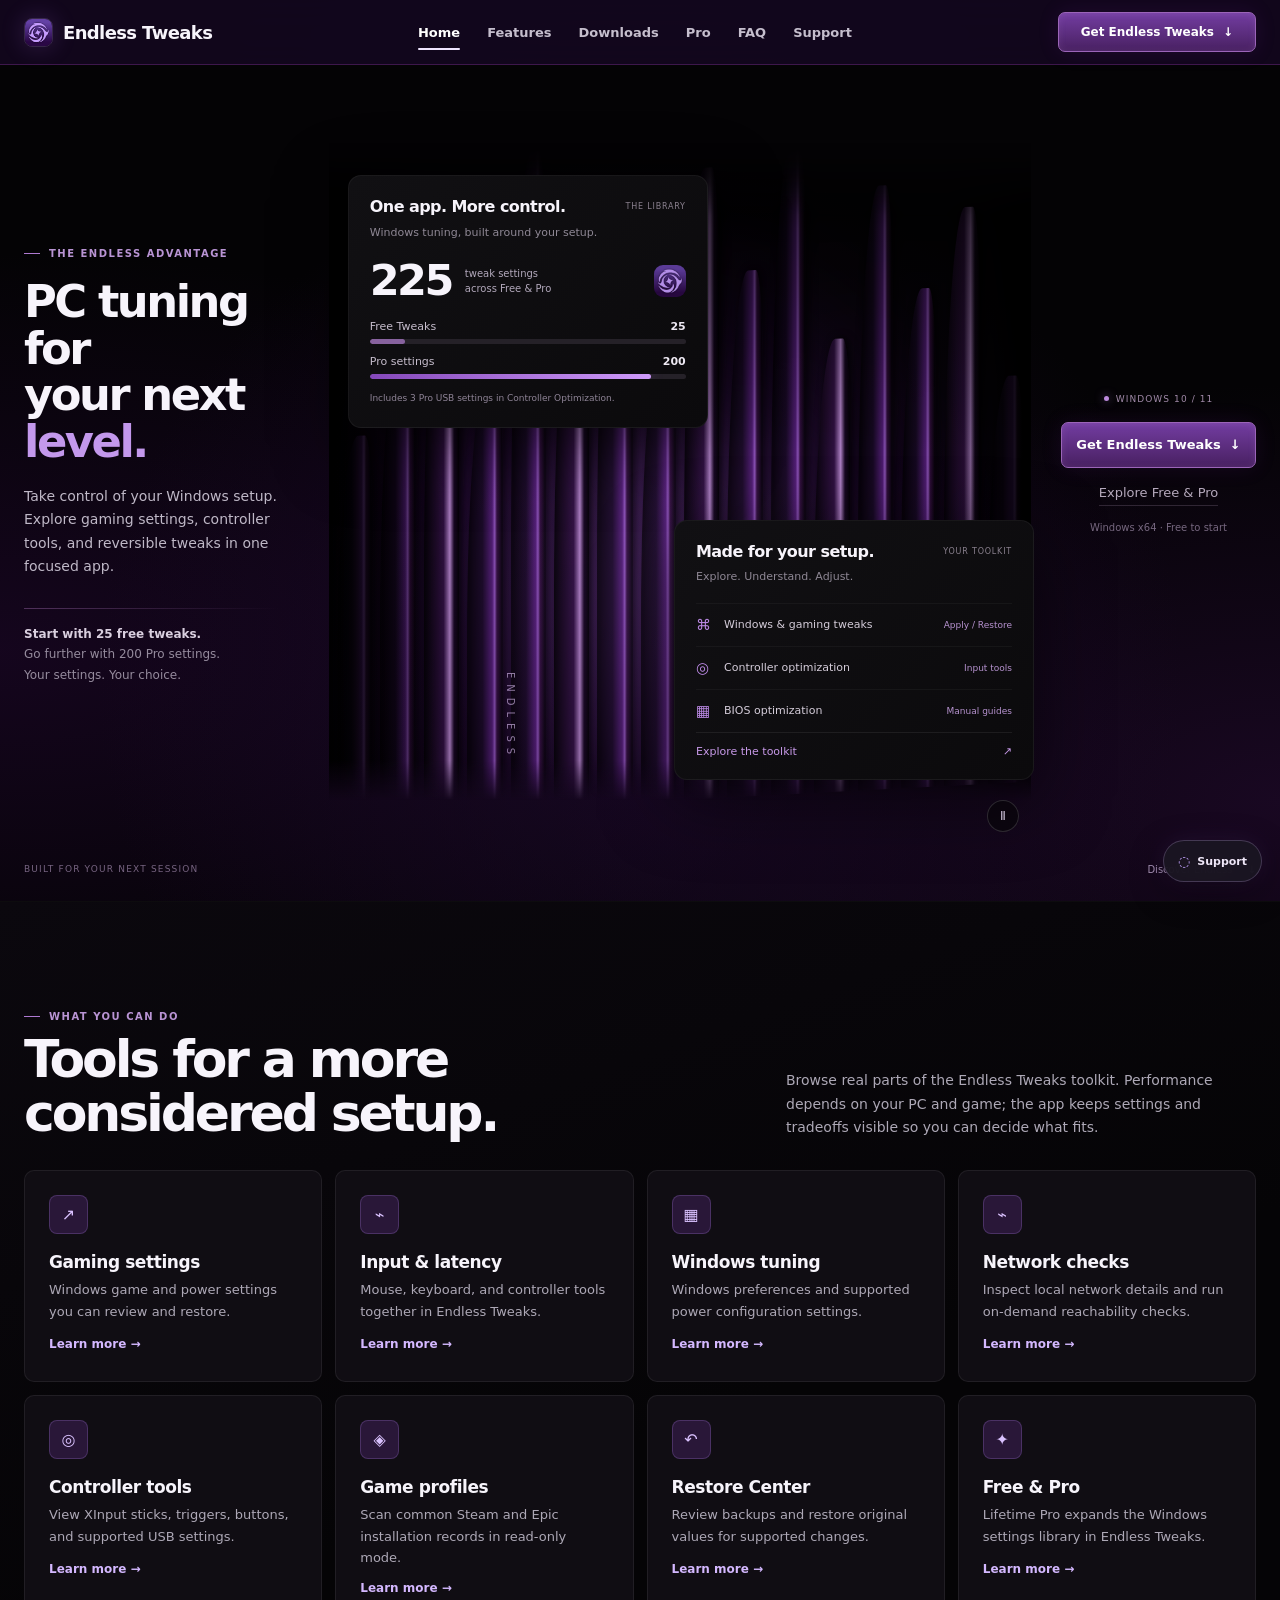
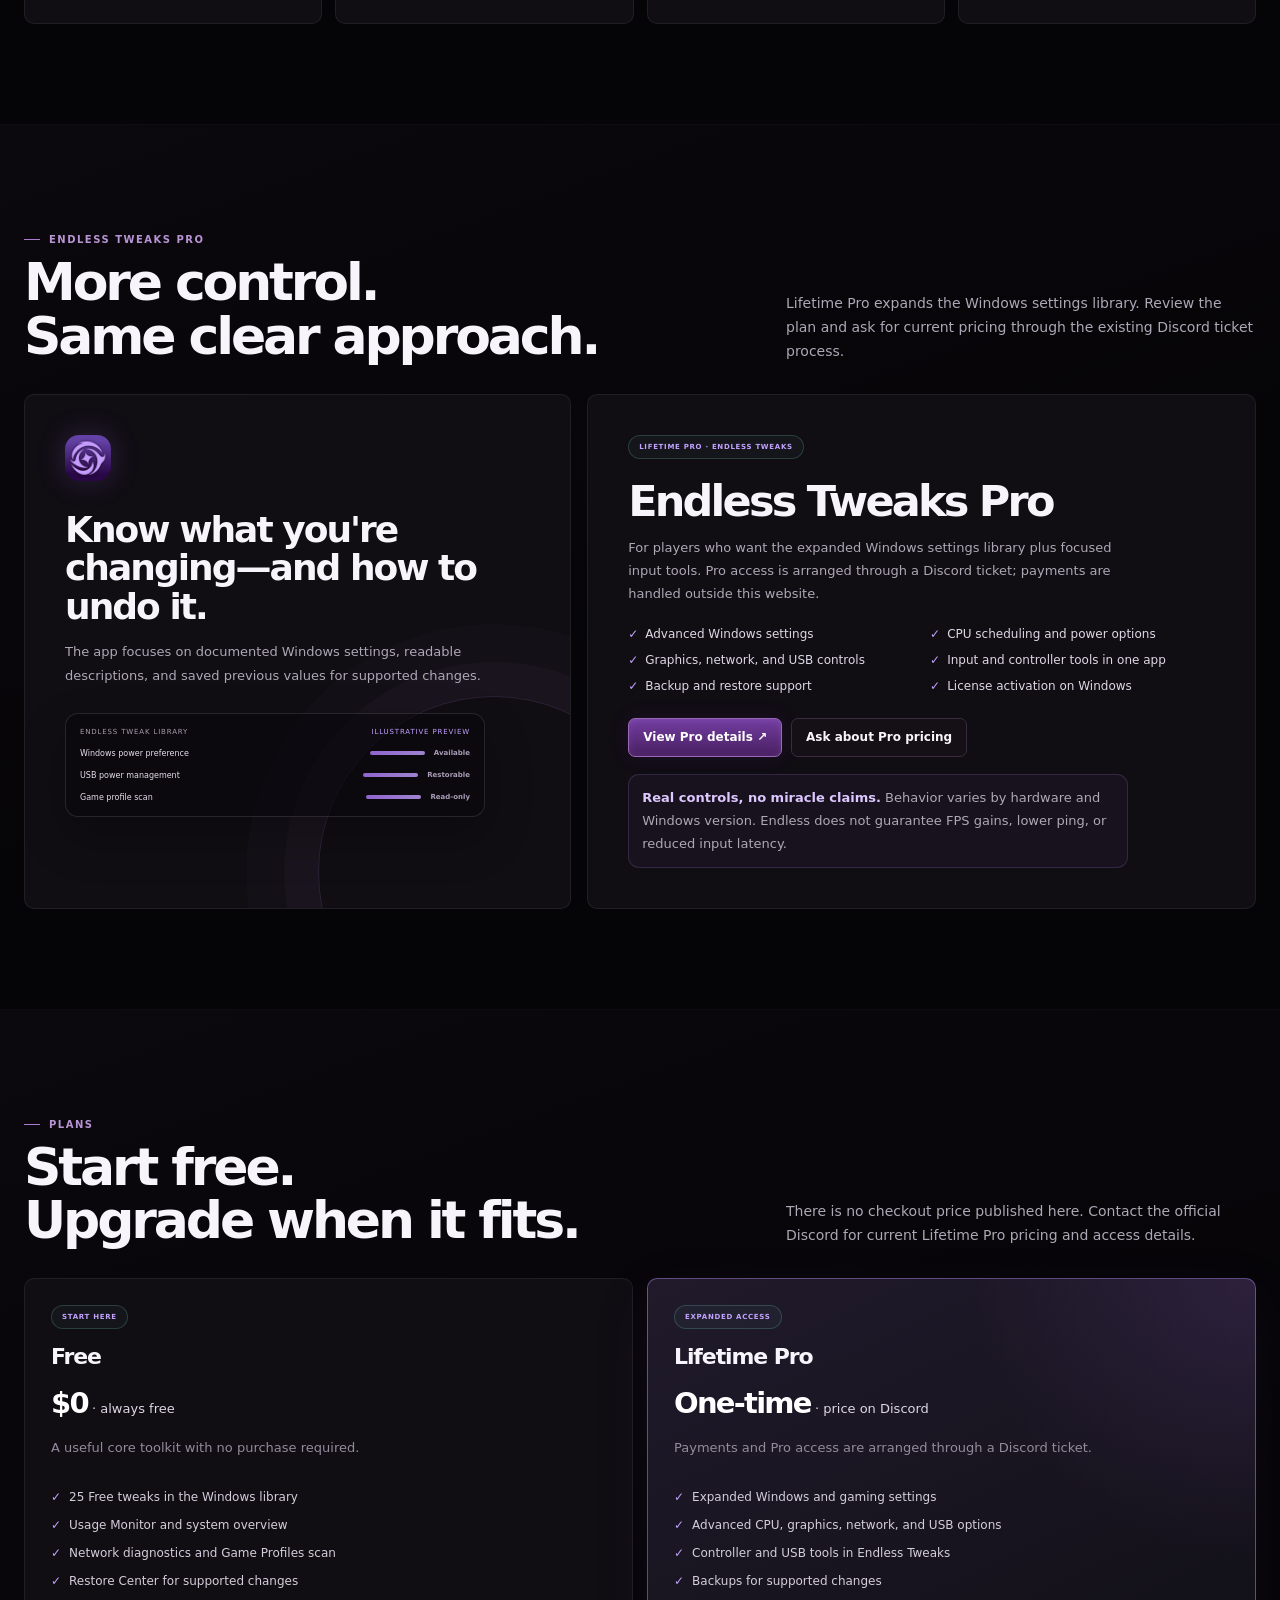
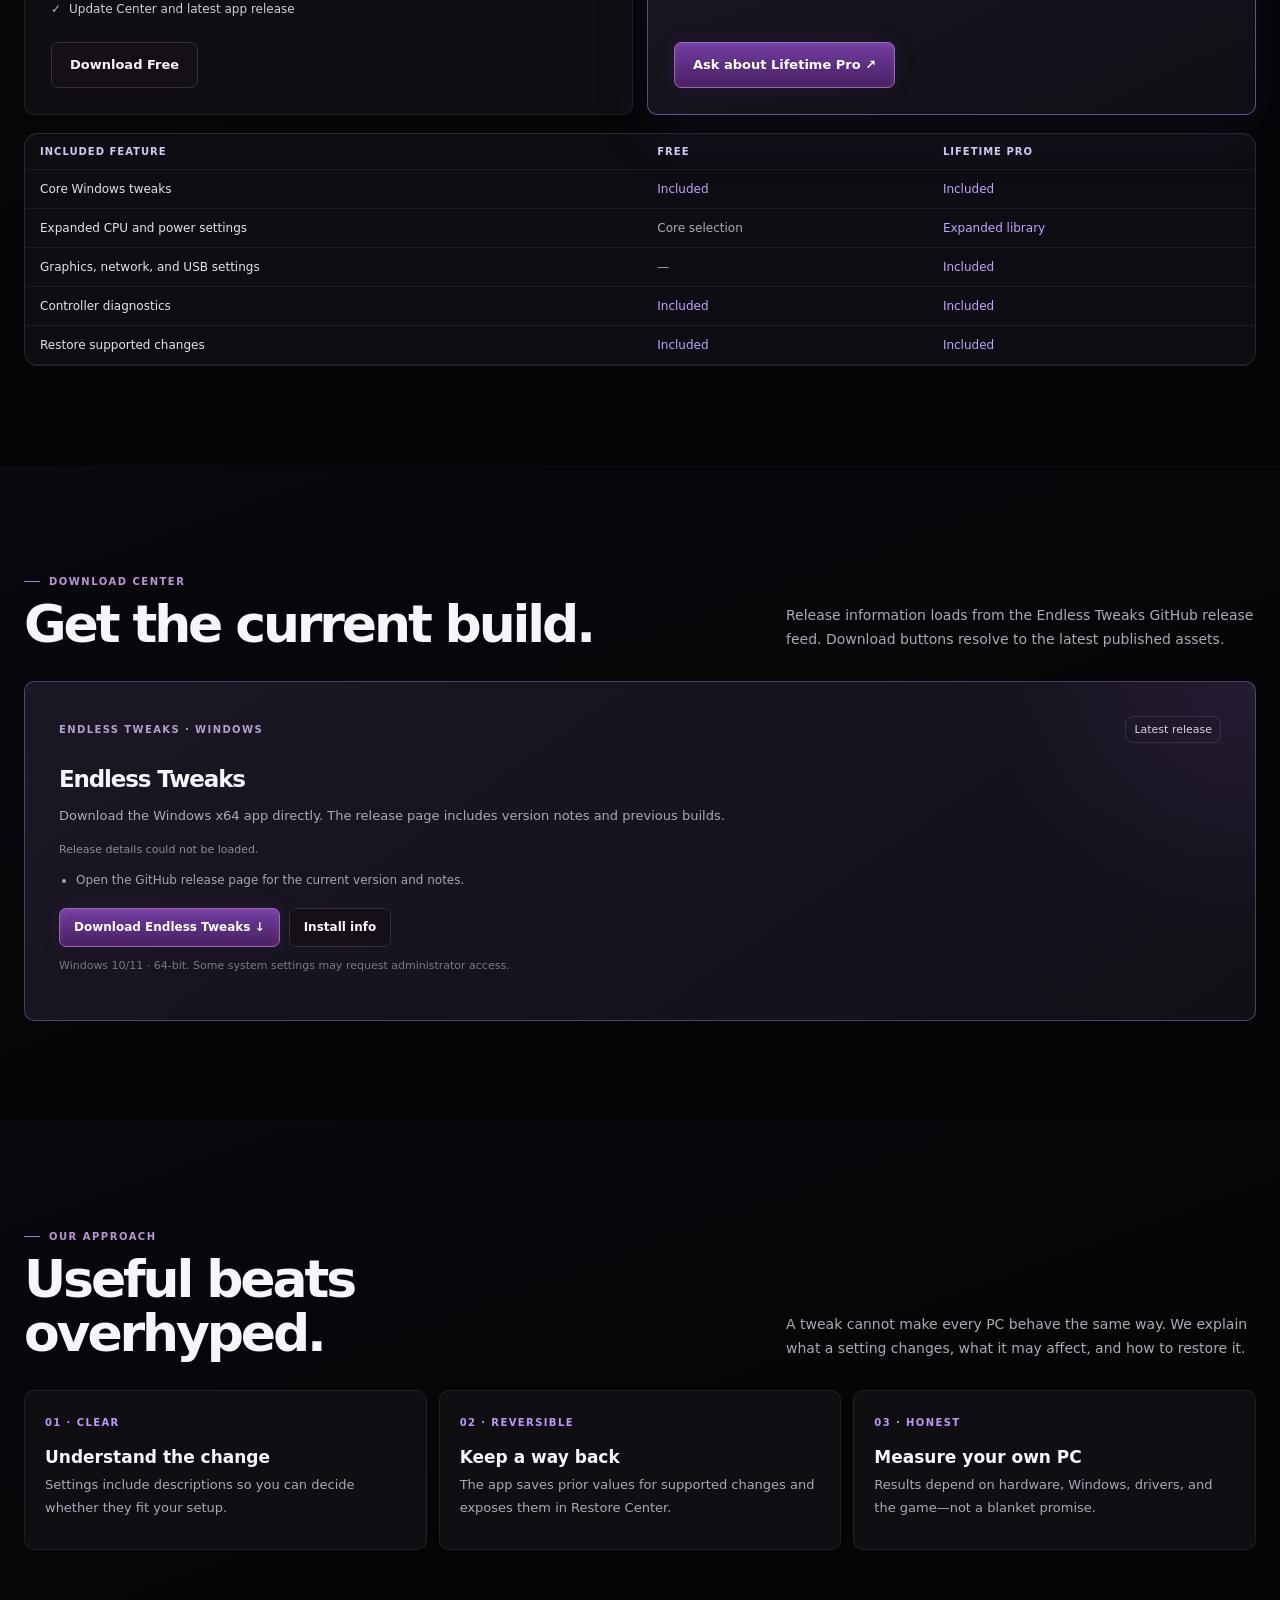
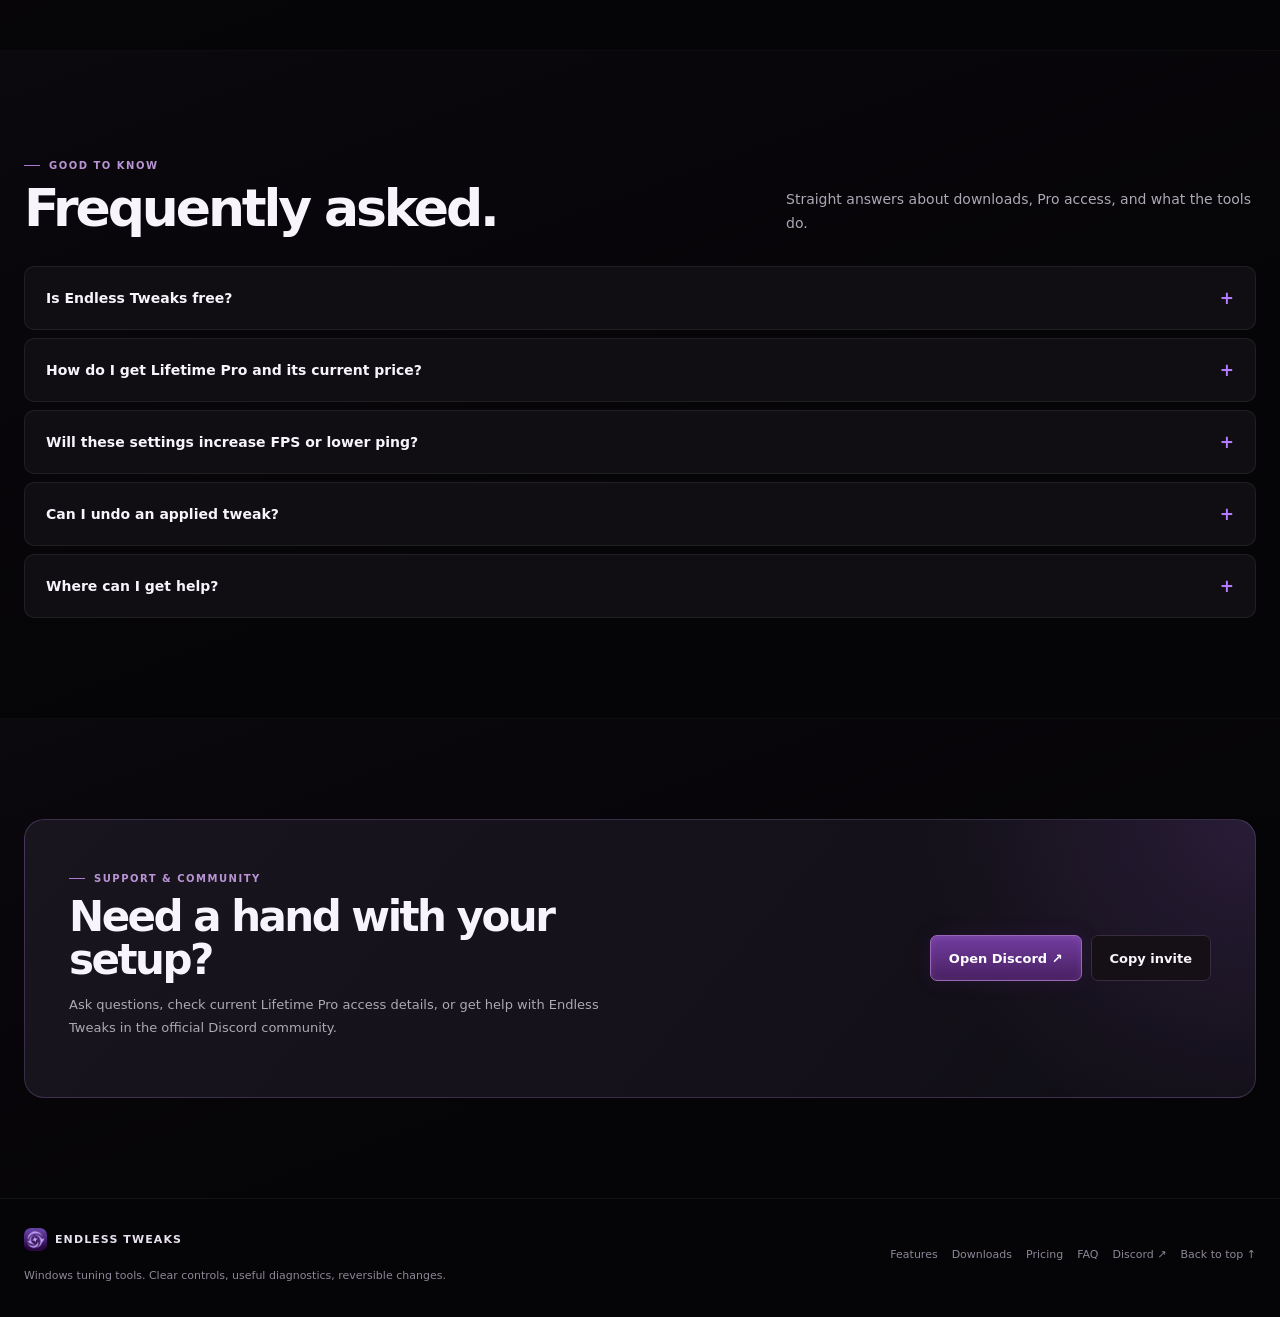
==== commit 7ba57e35: "Redesign Endless homepage with violet lighting and toolkit cards" ====
--- a/index.html
+++ b/index.html
@@ -16,8 +16,8 @@
     .announcement{display:none;border-bottom:1px solid var(--line);background:rgba(177,124,255,.09)}.announcement.show{display:block}.announcement-in{display:flex;align-items:center;justify-content:center;gap:12px;min-height:40px;color:#e9dafd;font-size:12px;text-align:center}.announcement a{color:var(--mint);text-decoration:underline;text-underline-offset:3px}.icon-button,.menu-toggle{display:inline-grid;place-items:center;width:36px;height:36px;border:1px solid var(--line);border-radius:10px;background:rgba(255,255,255,.04)}
     .topbar{position:sticky;top:0;z-index:30;border-bottom:1px solid rgba(255,255,255,.065);background:rgba(9,8,13,.84);backdrop-filter:blur(18px)}.nav{height:76px;display:flex;align-items:center;justify-content:space-between;gap:22px}.brand{display:inline-flex;align-items:center;gap:10px;flex:0 0 auto;font-size:13px;font-weight:850;letter-spacing:.12em}.brand img{width:36px;height:36px;border:1px solid rgba(207,177,255,.2);border-radius:11px;object-fit:cover;box-shadow:0 0 24px rgba(173,120,255,.2)}.brand em{color:var(--purple);font-style:normal}.navlinks{display:flex;align-items:center;gap:clamp(14px,2.1vw,28px);color:#aaa4b5;font-size:12px}.navlinks a{position:relative;padding:10px 0;transition:color .18s}.navlinks a:hover,.navlinks a[aria-current=location]{color:white}.navlinks a[aria-current=location]:after{content:"";position:absolute;left:0;right:0;bottom:2px;height:2px;border-radius:2px;background:var(--purple)}.nav-actions{display:flex;align-items:center;gap:9px}.menu-toggle{display:none}
     .button{display:inline-flex;align-items:center;justify-content:center;gap:9px;min-height:46px;padding:0 18px;border:1px solid rgba(213,186,255,.2);border-radius:12px;background:linear-gradient(135deg,#b17cff,#8654d4);color:white;font-size:12px;font-weight:760;box-shadow:0 12px 35px rgba(130,83,204,.22);transition:transform .2s,box-shadow .2s,filter .2s,border-color .2s}.button:hover{transform:translateY(-2px);filter:brightness(1.08);box-shadow:0 16px 40px rgba(130,83,204,.32)}.button.secondary{border-color:var(--line);background:rgba(255,255,255,.035);box-shadow:none;color:var(--text)}.button.secondary:hover{border-color:var(--line2);background:rgba(177,124,255,.08)}.button.small{min-height:39px;padding-inline:14px;font-size:11px}.button.text{min-height:34px;padding:0;border:0;background:none;box-shadow:none;color:#d5baff}
-    .hero{position:relative;overflow:hidden;padding:clamp(66px,8vw,110px) 0 72px}.hero:before{content:"";position:absolute;top:-180px;left:44%;width:600px;height:520px;border-radius:50%;background:rgba(132,77,193,.12);filter:blur(90px);pointer-events:none}.hero-grid{position:relative;display:grid;grid-template-columns:1fr .92fr;align-items:center;gap:clamp(35px,6vw,80px)}.eyebrow{display:inline-flex;align-items:center;gap:10px;color:#d6baff;font-size:9px;font-weight:850;letter-spacing:.18em;text-transform:uppercase}.eyebrow:before{content:"";width:19px;height:1px;background:var(--purple)}h1{max-width:700px;margin:20px 0 18px;font-size:clamp(49px,7.4vw,84px);line-height:.98;letter-spacing:-.072em;font-weight:780}.gradient-text{background:linear-gradient(105deg,#d2adff 2%,#e99ae8 52%,#a7ead2 100%);background-clip:text;-webkit-background-clip:text;color:transparent}.hero-copy{max-width:540px;margin:0;color:var(--muted);font-size:14px;line-height:1.85}.hero-actions{display:flex;align-items:center;flex-wrap:wrap;gap:11px;margin-top:26px}.trust{display:flex;flex-wrap:wrap;gap:9px 17px;margin-top:25px;color:#928b9d;font-size:9px}.trust span{display:inline-flex;align-items:center;gap:6px}.trust span:before{content:"✓";color:var(--mint);font-weight:900}
-    .hero-art{min-height:435px;position:relative;display:grid;place-items:center;perspective:1100px;isolation:isolate}.halo{position:absolute;width:min(420px,88%);aspect-ratio:1;border:1px solid rgba(194,151,255,.17);border-radius:50%;transform:rotateX(67deg) rotateZ(-22deg);box-shadow:0 0 80px rgba(133,78,198,.12),inset 0 0 70px rgba(133,78,198,.06)}.halo:before,.halo:after{content:"";position:absolute;inset:13%;border:1px solid rgba(194,151,255,.12);border-radius:50%}.halo:after{inset:29%}.pack-stage{position:relative;width:min(390px,86%);height:370px;display:grid;place-items:center;transform-style:preserve-3d;transition:transform .25s ease-out}.pack-box{position:relative;width:min(278px,72vw);height:340px;display:flex;flex-direction:column;justify-content:space-between;padding:24px;overflow:hidden;border:1px solid rgba(230,214,255,.3);border-radius:20px;background:radial-gradient(430px circle at 10% 3%,rgba(183,129,255,.27),transparent 48%),linear-gradient(150deg,#272133 2%,#17131f 60%,#0e0d13);box-shadow:0 38px 90px rgba(0,0,0,.55),0 0 65px rgba(154,91,223,.2);transform:rotateY(-11deg) rotateX(4deg);transition:transform .3s,box-shadow .3s}.pack-box:before{content:"";position:absolute;inset:0 0 auto;height:4px;background:linear-gradient(90deg,var(--purple),var(--pink),var(--mint))}.pack-box:after{content:"";position:absolute;right:-80px;bottom:-70px;width:265px;height:265px;border:1px solid rgba(203,170,255,.13);border-radius:50%;box-shadow:0 0 0 28px rgba(203,170,255,.025),0 0 0 58px rgba(203,170,255,.02)}.pack-top,.pack-bottom{position:relative;z-index:1;width:100%;display:flex;justify-content:space-between;align-items:center;gap:9px}.pack-brand{display:flex;align-items:center;gap:8px;font-size:8px;font-weight:850;letter-spacing:.15em}.pack-brand img{width:25px;height:25px;border-radius:7px}.edition{padding:6px 8px;border:1px solid rgba(124,228,197,.24);border-radius:99px;color:var(--mint);font-size:7px;letter-spacing:.1em}.pack-copy{position:relative;z-index:1}.pack-copy small{display:block;margin-bottom:9px;color:#c7a7ff;font-size:8px;font-weight:850;letter-spacing:.18em}.pack-copy strong{display:block;font-size:clamp(34px,4.7vw,50px);line-height:.94;letter-spacing:-.07em}.pack-copy span{display:block;max-width:190px;margin-top:12px;color:#b3acbe;font-size:10px;line-height:1.55}.pack-foot{position:relative;z-index:1;display:flex;justify-content:space-between;color:#9c94a7;font-size:7px;letter-spacing:.11em}.pack-orbit{position:absolute;z-index:-1;right:-8px;bottom:4px;width:140px;height:140px;border:1px solid rgba(183,132,247,.26);border-radius:50%}.pack-orbit:before,.pack-orbit:after{content:"";position:absolute;border:1px solid rgba(183,132,247,.22);border-radius:inherit}.pack-orbit:before{inset:20px}.pack-orbit:after{inset:43px;background:radial-gradient(circle,rgba(177,124,255,.22),transparent 72%)}.float{position:absolute;z-index:3;padding:10px 12px;border:1px solid rgba(222,207,246,.16);border-radius:11px;background:rgba(18,15,25,.88);backdrop-filter:blur(12px);box-shadow:0 14px 38px rgba(0,0,0,.32);color:#dbd3e5;font-size:8px}.float strong{color:var(--mint)}.float-a{top:63px;right:-1px}.float-b{bottom:56px;left:-1px}.art-caption{position:absolute;right:2px;bottom:1px;color:#756e7f;font-size:8px;letter-spacing:.06em}
+
+
     .section{padding:clamp(68px,8vw,100px) 0;border-top:1px solid rgba(255,255,255,.055)}.section-head{display:flex;align-items:end;justify-content:space-between;gap:26px;margin-bottom:30px}h2{margin:11px 0 0;font-size:clamp(33px,4.7vw,52px);line-height:1.03;letter-spacing:-.06em}.section-copy{max-width:470px;margin:0;color:var(--muted);font-size:12px;line-height:1.8}.feature-grid{display:grid;grid-template-columns:repeat(4,1fr);gap:13px}.feature-card{position:relative;min-height:212px;overflow:hidden;padding:20px;border:1px solid var(--line);border-radius:16px;background:linear-gradient(145deg,rgba(24,21,31,.94),rgba(16,14,21,.96));transition:transform .2s,border-color .2s,box-shadow .2s}.feature-card:after{content:"";position:absolute;inset:0;pointer-events:none;opacity:0;background:radial-gradient(280px circle at var(--lx,50%) var(--ly,50%),rgba(180,126,255,.12),transparent 67%);transition:opacity .2s}.feature-card:hover{transform:translateY(-4px);border-color:var(--line2);box-shadow:0 18px 42px rgba(0,0,0,.22),0 0 28px rgba(154,99,221,.08)}.feature-card:hover:after{opacity:1}.feature-icon{position:relative;z-index:1;display:grid;place-items:center;width:39px;height:39px;border:1px solid rgba(190,143,255,.22);border-radius:12px;background:rgba(173,120,255,.09);color:#dac2ff;font-size:16px}.feature-card h3{position:relative;z-index:1;margin:18px 0 7px;font-size:14px;letter-spacing:-.025em}.feature-card p{position:relative;z-index:1;min-height:45px;margin:0 0 9px;color:var(--muted);font-size:10px;line-height:1.7}.learn{position:relative;z-index:1;padding:4px 0;border:0;background:none;color:#d4b8ff;font-size:9px;font-weight:750}.learn:hover{color:var(--mint)}
     .split{display:grid;grid-template-columns:.9fr 1.1fr;gap:16px}.showcase,.product{position:relative;overflow:hidden;border:1px solid var(--line);border-radius:19px;background:linear-gradient(145deg,rgba(26,22,34,.98),rgba(15,14,20,.98))}.showcase{min-height:410px;padding:clamp(24px,4vw,40px)}.showcase:before{content:"";position:absolute;right:-100px;bottom:-140px;width:350px;height:350px;border:1px solid rgba(194,151,255,.15);border-radius:50%;box-shadow:0 0 0 34px rgba(194,151,255,.025),0 0 0 72px rgba(194,151,255,.02)}.showcase-mark{width:46px;height:46px;border-radius:14px;box-shadow:0 0 30px rgba(173,120,255,.2)}.showcase h3{max-width:430px;margin:26px 0 10px;font-size:clamp(27px,3vw,36px);line-height:1.08;letter-spacing:-.055em}.showcase p{max-width:450px;color:var(--muted);font-size:11px;line-height:1.8}.mini-window{position:relative;z-index:1;max-width:420px;margin-top:26px;padding:14px;border:1px solid rgba(235,224,250,.13);border-radius:13px;background:rgba(8,7,11,.56);box-shadow:0 20px 48px rgba(0,0,0,.22)}.mini-head{display:flex;justify-content:space-between;color:#a69dac;font-size:7px;letter-spacing:.12em}.mini-head span:last-child{color:var(--mint)}.mini-row{display:grid;grid-template-columns:1fr 55px auto;align-items:center;gap:9px;margin-top:13px;color:#e4deec;font-size:8px}.mini-row i{height:4px;border-radius:9px;background:linear-gradient(90deg,var(--purple),var(--mint));opacity:.8}.mini-row b{color:#a89db6;font-size:7px;font-weight:600}.product{display:flex;flex-direction:column;justify-content:space-between;padding:clamp(24px,4vw,40px)}.tag{display:inline-flex;align-items:center;gap:7px;width:fit-content;padding:7px 10px;border:1px solid rgba(124,228,197,.2);border-radius:99px;background:rgba(124,228,197,.045);color:var(--mint);font-size:7px;font-weight:800;letter-spacing:.1em;text-transform:uppercase}.product h3{max-width:500px;margin:21px 0 10px;font-size:clamp(30px,4vw,43px);line-height:1;letter-spacing:-.065em}.product p{max-width:500px;color:var(--muted);font-size:11px;line-height:1.8}.bullets{display:grid;grid-template-columns:1fr 1fr;gap:12px 17px;margin:21px 0 25px;padding:0;list-style:none;color:#ded8e7;font-size:9px}.bullets li:before{content:"✓";margin-right:7px;color:var(--mint)}.cta-row{display:flex;align-items:center;flex-wrap:wrap;gap:9px}.callout{margin:17px 0 0;padding:11px 13px;border:1px solid rgba(196,151,255,.16);border-radius:11px;background:rgba(173,120,255,.05);color:#b9b1c2;font-size:9px;line-height:1.65}.callout strong{color:#ddc7ff}
     .plans{display:grid;grid-template-columns:1fr 1fr;gap:14px}.plan{display:flex;flex-direction:column;min-height:355px;padding:26px;border:1px solid var(--line);border-radius:17px;background:linear-gradient(155deg,#17151e,#100f15)}.plan.pro{border-color:rgba(188,145,255,.45);background:radial-gradient(500px circle at 100% 0%,rgba(160,100,220,.14),transparent 56%),linear-gradient(155deg,#201a2b,#100f15);box-shadow:0 20px 56px rgba(85,54,133,.13)}.plan h3{margin:15px 0 4px;font-size:22px;letter-spacing:-.05em}.plan-price{color:#ddd7e7;font-size:11px}.plan-price strong{color:white;font-size:29px;letter-spacing:-.06em}.plan-note{margin-top:7px;color:#938b9d;font-size:9px}.plan-list{display:grid;gap:10px;margin:20px 0 24px;padding:0;list-style:none;color:#d4cedc;font-size:10px}.plan-list li{display:flex;gap:8px;line-height:1.5}.plan-list li:before{content:"✓";color:var(--mint);font-weight:900}.plan .button{width:fit-content;margin-top:auto}.comparison{margin-top:18px;overflow:auto;border:1px solid var(--line);border-radius:14px;background:rgba(18,16,24,.75)}table{width:100%;min-width:530px;border-collapse:collapse;text-align:left;font-size:9px}th,td{padding:12px 15px;border-bottom:1px solid rgba(255,255,255,.06)}th{color:#d8c6f3;font-size:8px;letter-spacing:.1em;text-transform:uppercase}td{color:var(--muted)}td:first-child{color:#e7e1ee}.yes{color:var(--mint)!important}
@@ -32,30 +32,66 @@
     @media(max-width:760px){html{scroll-padding-top:76px}.wrap{width:min(var(--max),calc(100% - 34px))}.nav{height:67px}.menu-toggle{display:inline-grid}.navlinks{display:none;position:absolute;top:calc(100% + 1px);left:0;right:0;padding:10px 17px 14px;border-bottom:1px solid var(--line);background:rgba(12,10,17,.97);box-shadow:0 18px 36px rgba(0,0,0,.3)}.navlinks.open{display:grid;gap:0}.navlinks a{padding:12px 4px;font-size:12px}.navlinks a[aria-current=location]:after{display:none}.nav-actions>.button{display:none}.hero{padding:56px 0 57px}.hero-grid{grid-template-columns:1fr;gap:12px}.hero-art{min-height:370px}.section-head{align-items:start;flex-direction:column;gap:13px;margin-bottom:24px}.split{grid-template-columns:1fr}.showcase{min-height:370px}.downloads{grid-template-columns:1fr}.support-band{align-items:flex-start;flex-direction:column}.footer-in{grid-template-columns:1fr;justify-items:start}.footer-note{text-align:left}.footer-links{justify-content:flex-start}}
     @media(max-width:480px){.wrap{width:calc(100% - 30px)}.brand{gap:7px;font-size:9px}.brand img{width:31px;height:31px}.hero{padding-top:46px}h1{font-size:clamp(43px,13.5vw,63px)}.hero-copy{font-size:12px}.hero-art{min-height:340px;margin-inline:-5px}.pack-stage{height:320px}.pack-box{width:230px;height:294px;padding:20px}.pack-copy strong{font-size:40px}.float-a{top:18px;right:-3px}.float-b{bottom:18px;left:-3px}.art-caption{right:5px;font-size:7px}.feature-grid,.plans,.approach-grid{grid-template-columns:1fr}.feature-card{min-height:180px}.feature-card p{min-height:auto}.showcase,.product{padding:22px}.showcase{min-height:355px}.bullets{grid-template-columns:1fr;gap:8px}.plan{min-height:335px;padding:22px}.download-card{min-height:270px;padding:21px}.support-band{padding:22px}.floating-support{right:11px;bottom:11px;min-height:40px;padding-inline:12px}.footer-links{gap:10px 13px}}
     @media(prefers-reduced-motion:reduce){*,*:before,*:after{scroll-behavior:auto!important;animation-duration:.01ms!important;animation-iteration-count:1!important;transition-duration:.01ms!important}[data-reveal]{opacity:1;transform:none}}
+
+    /* Endless identity: black glass, violet light, editorial three-column hero. */
+    :root{--bg:#050406;--surface:#101013;--surface2:#141117;--max:1280px;--muted:#ada8b6;--mint:#c3a2ff}
+    body{background:#050406}body:before{background:radial-gradient(850px circle at var(--mx) var(--my),rgba(103,40,173,.055),transparent 70%)}body:after{display:none}
+    .topbar{background:rgba(20,7,31,.88);border-bottom:1px solid #3d174c;backdrop-filter:blur(20px)}.nav{height:64px;gap:26px}.brand{font-size:18px;letter-spacing:-.035em;font-weight:750;gap:10px}.brand em{color:#f7f4fb}.brand img{width:29px;height:29px;border-radius:8px}.navlinks{font-size:13px;color:#c5becd;font-weight:600;gap:27px}.navlinks a[aria-current=location]:after{bottom:0;background:#eee4ff}.nav-actions .button{min-height:40px;padding-inline:22px}
+    .button{border-radius:7px;background:linear-gradient(180deg,#733da1,#482061);border-color:#9b65b8;box-shadow:inset 0 1px 7px #d2a4ef22,0 0 22px #942bd51c;font-size:13px;min-height:46px}.button:hover{box-shadow:0 0 28px #952bdb3a;filter:brightness(1.18)}.button.small{font-size:12px}.button.secondary{background:#141016;border-color:#382b42}.eyebrow{display:inline-flex;align-items:center;gap:9px;color:#b994d4;font-size:10px;font-weight:650;letter-spacing:.15em;text-transform:uppercase}.eyebrow:before{content:"";width:16px;height:1px;background:#ae79d1}
+    .hero{position:relative;isolation:isolate;overflow:hidden;background:radial-gradient(ellipse at 0 70%,#20072e99,transparent 48%),radial-gradient(ellipse at 100% 88%,#270b3599,transparent 40%),#040305;padding:52px 0 0}.hero:before{content:"";position:absolute;inset:0;z-index:-1;background:radial-gradient(ellipse at 50% 74%,#210a32aa,transparent 60%);pointer-events:none}
+    .hero-grid{position:relative;display:grid;grid-template-columns:minmax(220px,285px) minmax(0,1fr) 205px;align-items:center;gap:32px;min-height:calc(100svh - 116px);padding-bottom:76px}.hero-intro{position:relative;z-index:2;padding-bottom:18px}.hero-intro .eyebrow{margin-bottom:20px}h1{margin:0 0 20px;font-size:clamp(40px,3.5vw,52px);line-height:1.04;font-weight:640;letter-spacing:-.055em}h1 span{color:#c398ec}.hero-copy{margin:0;color:#bfb8c7;font-size:14px;line-height:1.65;max-width:290px}.hero-note{max-width:255px;margin-top:30px;color:#958b9d;font-size:12px;line-height:1.7}.note-line{display:block;height:1px;width:100%;background:linear-gradient(90deg,#50315b,#50315b00)}.hero-note p{margin:15px 0 0}.hero-note strong{color:#d9cfdf;font-weight:550}
+    .hero-art{position:relative;height:clamp(580px,73vh,720px);min-width:0;perspective:1200px;isolation:isolate}.light-field{position:absolute;inset:0 -12px;overflow:hidden;transform-style:preserve-3d;transition:transform .5s ease-out;mask-image:linear-gradient(180deg,transparent,#000 11%,#000 94%,transparent)}.light-core{position:absolute;inset:12% 5% 0;background:radial-gradient(ellipse at 46% 64%,#bc6df272,#4a126f36 45%,transparent 74%);filter:blur(30px);animation:light-breathe 8s ease-in-out infinite alternate}.light-fins{position:absolute;inset:0;display:flex;align-items:end;gap:8px;padding-inline:8px;transform:skewY(-3deg)}.light-fins i{display:block;position:relative;flex:1;height:var(--rise);border-radius:60% 20% 0 0;background:linear-gradient(90deg,#020103 8%,#170a23 43%,#63258e 70%,#b46de9 77%,#391245 83%,#050207 96%);box-shadow:3px 0 10px #000;opacity:.7;animation:fin-glow 6s ease-in-out infinite alternate;animation-delay:calc(var(--i)*-.63s)}.light-fins i:nth-child(3n){background:linear-gradient(90deg,#030204,#331345 56%,#c493dc 74%,#170821 86%,#000);opacity:.85}.light-shade{position:absolute;inset:0;background:linear-gradient(180deg,#000 0%,#0008 13%,transparent 47%,#08020d22 85%,#0002),linear-gradient(90deg,#000 0%,transparent 17%,transparent 88%,#000 100%)}.field-wordmark{position:absolute;left:25%;bottom:6%;color:#dec1f5a0;writing-mode:vertical-rl;letter-spacing:.6em;font-size:10px;font-weight:500;mix-blend-mode:screen}
+    .flow-card{position:absolute;z-index:2;width:360px;max-width:94%;padding:21px;border:1px solid #ffffff0d;border-radius:13px;background:linear-gradient(135deg,#111013,#0b0a0c);box-shadow:0 20px 70px #0008}.library-card{top:5%;left:1%;animation:card-drift 8s ease-in-out infinite alternate}.toolkit-card{right:-15px;bottom:3%;animation:card-drift 9s ease-in-out -4s infinite alternate}.flow-head{display:flex;align-items:center;justify-content:space-between;gap:12px}.flow-head h2{margin:0;font-size:16px;line-height:1.2;letter-spacing:-.035em;font-weight:600}.flow-head>span{font-size:8px;letter-spacing:.1em;color:#8a808e;white-space:nowrap}.flow-card>p{font-size:11px;color:#8f8895;margin:8px 0 17px;line-height:1.5}.library-total{display:flex;align-items:center;gap:13px;margin:18px 0}.library-total>strong{font-size:43px;line-height:1;letter-spacing:-.06em;font-weight:600}.library-total>span{color:#b2a8bb;font-size:10px;line-height:1.5}.library-total>img{width:32px;height:32px;margin-left:auto;border-radius:9px;opacity:.9}.library-label{display:flex;justify-content:space-between;margin:11px 0 6px;font-size:11px;color:#c6bdcc}.library-label strong{font-weight:600;color:#eee9f3}.library-track{height:5px;border-radius:10px;background:#252128;overflow:hidden}.library-track i{display:block;height:100%;width:var(--fill);background:#87629e;border-radius:inherit}.pro-track i{background:linear-gradient(90deg,#8448ba,#ce9afa);box-shadow:0 0 15px #ae56ff50}.flow-card>small{display:block;font-size:9px;line-height:1.5;color:#8f8497;margin-top:13px}.toolkit-row{display:flex;align-items:center;gap:9px;padding:12px 0;border-top:1px solid #ffffff0a;font-size:11px;color:#d4ccd9}.toolkit-row>b{font-size:9px;font-weight:500;color:#b692cf;margin-left:auto;white-space:nowrap}.toolkit-symbol{font-size:15px;color:#bb89e4;width:19px}.toolkit-link{display:flex;align-items:center;justify-content:space-between;padding-top:12px;border-top:1px solid #ffffff12;color:#c799e8;font-size:11px}.toolkit-link:hover{color:#fff}.motion-control{position:absolute;z-index:3;bottom:-32px;right:0;width:32px;height:32px;border:1px solid #ffffff24;border-radius:50%;background:#070509a0;display:grid;place-items:center;color:#d3c7df;font-size:12px}.motion-control:hover{border-color:#bb82df}.hero.motion-paused .light-core,.hero.motion-paused .light-fins i,.hero.motion-paused .flow-card{animation-play-state:paused}.hero.motion-paused .light-field{transform:none!important}
+    .hero-convert{text-align:center;position:relative;z-index:2;padding-left:10px}.hero-convert .button{width:100%;white-space:nowrap;padding-inline:13px}.platform-label{display:flex;justify-content:center;align-items:center;gap:7px;font-size:9px;color:#a18aa9;letter-spacing:.12em;margin-bottom:18px}.platform-label i{width:5px;height:5px;border-radius:50%;background:#bc8adc;box-shadow:0 0 10px #b983eb99}.quiet-link{display:inline-block;font-size:13px;color:#b5a9bc;margin-top:17px;padding-bottom:5px;border-bottom:1px solid #76617a5c}.quiet-link:hover{color:white;border-color:#b28cc9}.hero-convert>p{color:#76677f;font-size:10px;margin:16px 0}.hero-bottom{position:absolute;bottom:26px;left:0;right:0;display:flex;justify-content:space-between;color:#776481;font-size:9px;letter-spacing:.13em}.hero-bottom a{color:#a893b6;font-size:10px;letter-spacing:0}.hero-bottom a span{margin-left:12px}
+    .section{background:linear-gradient(160deg,#0b080e,#050406 60%);border-top:1px solid #ffffff08}.section-copy{font-size:14px;line-height:1.7}.feature-card,.plan,.approach-card,.download-card,.showcase,.product,.faq-item{border-radius:10px;background:#100d13;border-color:#ffffff12}.feature-card{padding:24px}.feature-card h3{font-size:17px}.feature-card p{font-size:13px;line-height:1.65}.feature-card .learn{font-size:12px}.feature-icon{background:#291738;border-radius:8px}.feature-card:hover{border-color:#794a91}.showcase p,.product p,.plan p,.support-band p{font-size:13px}.bullets,.plan li,.detail-list li{font-size:12px}.comparison table{font-size:12px}.comparison th{font-size:10px}.approach-card h3{font-size:17px}.approach-card p{font-size:13px}.approach-num{font-size:10px}.download-card{padding:34px}.download-card p{font-size:13px}.download-meta small{font-size:10px}.pill{font-size:11px}.release-date{font-size:11px!important}.release-notes{font-size:12px;max-height:130px}.download-foot{font-size:11px!important}.faq{max-width:none}.faq-q{font-size:14px;padding:21px}.faq-answer p{font-size:13px;padding:0 21px 21px}.footer{font-size:11px}.footer-in{grid-template-columns:1fr 1fr}.footer-note{grid-row:2;text-align:left}.footer-links{grid-column:2;grid-row:1/3}.floating-support{font-size:11px}.modal p{font-size:14px}.modal-kicker{font-size:10px}.modal .status{font-size:12px!important}
+    @keyframes light-breathe{from{opacity:.45;transform:translateX(-16px)}to{opacity:1;transform:translateX(20px)}}@keyframes fin-glow{from{filter:brightness(.65)}to{filter:brightness(1.3)}}@keyframes card-drift{from{transform:translateY(-5px)}to{transform:translateY(5px)}}
+    @media(min-width:1600px){.hero-grid{gap:40px;grid-template-columns:285px minmax(0,1fr) 205px}.hero-art{height:720px}.toolkit-card{bottom:22%;right:-10px}}
+    @media(max-width:1100px){.navlinks{gap:17px;font-size:12px}.nav-actions .button{padding-inline:13px}.hero-grid{grid-template-columns:235px minmax(0,1fr) 180px;gap:20px}.hero-art{height:590px}.flow-card{padding:17px;width:320px;max-width:100%}.flow-head h2{font-size:14px}.flow-head>span{font-size:7px}.toolkit-card{right:0;bottom:3%}.hero-intro .eyebrow{font-size:8px}.hero-copy{font-size:13px}.hero-note{font-size:11px}.hero-convert .button{font-size:12px}.nav{gap:15px}.brand{font-size:16px}}
+    @media(max-width:900px) and (min-width:761px){.navlinks{gap:12px}.nav-actions>.button{display:none}.hero-grid{grid-template-columns:240px minmax(0,1fr);min-height:740px;padding-bottom:120px}.hero-art{grid-column:2;grid-row:1/3;height:590px}.hero-convert{grid-column:1;grid-row:2;padding:0 20px 0 0;text-align:left;margin-top:-60px}.hero-convert .platform-label{display:none}.hero-intro{align-self:end}.toolkit-card{bottom:6%}}
+    @media(max-width:760px){.nav{height:64px}.brand{font-size:17px}.navlinks{background:#130b1a}.navlinks.open{gap:2px}.navlinks a{font-size:14px}.hero{padding:40px 0 0}.hero-grid{grid-template-columns:1fr;min-height:0;gap:25px;padding-bottom:65px}.hero-intro{padding:0;max-width:530px}.hero-intro .eyebrow{font-size:9px;margin-bottom:18px}h1{font-size:clamp(46px,10vw,65px);max-width:460px}h1 br:nth-child(2){display:none}h1 span:before{content:" "}.hero-copy{font-size:14px;max-width:440px}.hero-note{margin-top:22px;max-width:360px;font-size:12px}.hero-art{grid-row:3;height:610px;width:min(520px,100%);margin:8px auto 0}.hero-convert{grid-row:2;display:flex;align-items:center;gap:18px;padding:0;text-align:left;flex-wrap:wrap}.hero-convert .platform-label,.hero-convert>p{display:none}.hero-convert .button{width:auto;padding-inline:23px;font-size:13px}.hero-convert .quiet-link{margin:0;font-size:12px}.flow-card{width:350px;max-width:91%;padding:20px}.library-card{left:0;top:1%}.toolkit-card{right:0;bottom:3%}.flow-head h2{font-size:16px}.flow-head>span{font-size:8px}.hero-bottom{font-size:8px;bottom:24px}.hero-bottom a{font-size:9px}.field-wordmark{left:8%}.motion-control{bottom:-32px;right:6px}.footer-in{display:flex;flex-direction:column;align-items:flex-start}.footer-links{justify-content:flex-start}.download-card{padding:24px}.section{padding:65px 0}}
+    @media(max-width:380px){.flow-card{padding:16px;max-width:96%}.flow-head h2{font-size:14px}.flow-head>span{font-size:7px}.hero-art{height:620px}.toolkit-row{font-size:10px}.toolkit-row>b{font-size:8px}.hero-convert{gap:13px}.hero-convert .button{padding-inline:14px}}
+    @media(prefers-reduced-motion:reduce){.light-core,.light-fins i,.flow-card{animation:none!important}.light-field{transform:none!important}[data-reveal]{opacity:1;transform:none}}
   </style>
 </head>
 <body>
   <a class="skip" href="#main">Skip to content</a>
   <div class="announcement" id="announcement" aria-live="polite"><div class="announcement-in wrap"><span id="announcementText"></span><a id="announcementLink" href="#downloads">Details</a><button class="icon-button" type="button" aria-label="Dismiss announcement">×</button></div></div>
   <header class="topbar"><nav class="nav wrap" aria-label="Main navigation">
-    <a class="brand" href="#top" aria-label="Endless Tweaks home"><img src="endless-logo-purple.png" alt=""><span>ENDLESS<em> TWEAKS</em></span></a>
-    <div class="navlinks" id="siteNav"><a href="#top">Home</a><a href="#features">Features</a><a href="#downloads">Downloads</a><a href="#pro-pack">Pro Pack</a><a href="#pricing">Pricing</a><a href="#support">Support</a></div>
+    <a class="brand" href="#top" aria-label="Endless Tweaks home"><img src="endless-logo-purple.png" alt=""><span>Endless<em> Tweaks</em></span></a>
+    <div class="navlinks" id="siteNav"><a href="#top">Home</a><a href="#features">Features</a><a href="#downloads">Downloads</a><a href="#pro-pack">Pro</a><a href="#faq">FAQ</a><a href="#support">Support</a></div>
     <div class="nav-actions"><a class="button small" href="#downloads">Get Endless Tweaks <span aria-hidden="true">↓</span></a><button class="menu-toggle" type="button" aria-label="Open navigation menu" aria-expanded="false" aria-controls="siteNav"><span aria-hidden="true">☰</span></button></div>
   </nav></header>
   <main id="main">
-    <section class="hero" id="top"><div class="hero-grid wrap"><div data-reveal>
-      <span class="eyebrow">Made for the way you play</span><h1>UNLOCK YOUR PC'S <span class="gradient-text">POTENTIAL.</span></h1>
-      <p class="hero-copy">Clear, reversible Windows tuning for players who want to understand their setup. Explore gaming settings, useful system readings, and tools for responsive inputs—without miracle claims.</p>
-      <div class="hero-actions"><a class="button" href="#downloads">Download now <span aria-hidden="true">↓</span></a><a class="button secondary" href="#pro-pack">Explore Pro <span aria-hidden="true">↗</span></a></div>
-      <div class="trust"><span>Windows 10/11 · 64-bit</span><span>Restore supported changes</span><span>No promised FPS gains</span></div>
-    </div><div class="hero-art" id="heroArt" aria-label="Illustrative Endless Tweaks Pro artwork" data-reveal>
-      <div class="halo" aria-hidden="true"></div><div class="float float-a">TWEAKS <strong>RESTORABLE</strong></div><div class="float float-b">SYSTEM TOOLS <strong>IN ONE PLACE</strong></div>
-      <div class="pack-stage" id="packStage"><div class="pack-box">
-        <div class="pack-top"><div class="pack-brand"><img src="endless-logo-purple.png" alt=""><span>ENDLESS<br>TWEAKS</span></div><span class="edition">PRO ACCESS</span></div>
-        <div class="pack-copy"><small>ENDLESS PRO PACK</small><strong>Play sharp.<br>Stay in control.</strong><span>Windows tuning, system insight, and input tools in one focused kit.</span><i class="pack-orbit" aria-hidden="true"></i></div>
-        <div class="pack-foot"><span>LIFETIME PLAN</span><span>WINDOWS · 64-BIT</span></div>
-      </div></div><span class="art-caption">Illustrative product artwork</span>
-    </div></div></section>
+    <section class="hero" id="top" aria-labelledby="heroTitle"><div class="hero-grid wrap">
+      <div class="hero-intro">
+        <span class="eyebrow">THE ENDLESS ADVANTAGE</span>
+        <h1 id="heroTitle">PC tuning for<br>your next<br><span>level.</span></h1>
+        <p class="hero-copy">Take control of your Windows setup. Explore gaming settings, controller tools, and reversible tweaks in one focused app.</p>
+        <div class="hero-note"><span class="note-line"></span><p><strong>Start with 25 free tweaks.</strong><br>Go further with 200 Pro settings.<br>Your settings. Your choice.</p></div>
+      </div>
+      <div class="hero-art" id="heroArt">
+        <div class="light-field" id="packStage" aria-hidden="true"><div class="light-core"></div><div class="light-fins"><i style="--i:0;--rise:58%"></i><i style="--i:1;--rise:72%"></i><i style="--i:2;--rise:90%"></i><i style="--i:3;--rise:66%"></i><i style="--i:4;--rise:100%"></i><i style="--i:5;--rise:82%"></i><i style="--i:6;--rise:94%"></i><i style="--i:7;--rise:70%"></i><i style="--i:8;--rise:96%"></i><i style="--i:9;--rise:80%"></i><i style="--i:10;--rise:100%"></i><i style="--i:11;--rise:69%"></i><i style="--i:12;--rise:92%"></i><i style="--i:13;--rise:76%"></i><i style="--i:14;--rise:88%"></i><i style="--i:15;--rise:62%"></i></div><div class="light-shade"></div><span class="field-wordmark">ENDLESS</span></div>
+        <article class="flow-card library-card" aria-label="Endless Tweaks library counts">
+          <div class="flow-head"><h2>One app. More control.</h2><span>THE LIBRARY</span></div>
+          <p>Windows tuning, built around your setup.</p>
+          <div class="library-total"><strong>225</strong><span>tweak settings<br>across Free &amp; Pro</span><img src="endless-logo-purple.png" alt=""></div>
+          <div class="library-label"><span>Free Tweaks</span><strong>25</strong></div><div class="library-track"><i style="--fill:11.11%"></i></div>
+          <div class="library-label"><span>Pro settings</span><strong>200</strong></div><div class="library-track pro-track"><i style="--fill:88.89%"></i></div>
+          <small>Includes 3 Pro USB settings in Controller Optimization.</small>
+        </article>
+        <article class="flow-card toolkit-card">
+          <div class="flow-head"><h2>Made for your setup.</h2><span>YOUR TOOLKIT</span></div>
+          <p>Explore. Understand. Adjust.</p>
+          <div class="toolkit-row"><span class="toolkit-symbol" aria-hidden="true">⌘</span><span>Windows &amp; gaming tweaks</span><b>Apply / Restore</b></div>
+          <div class="toolkit-row"><span class="toolkit-symbol" aria-hidden="true">◎</span><span>Controller optimization</span><b>Input tools</b></div>
+          <div class="toolkit-row"><span class="toolkit-symbol" aria-hidden="true">▦</span><span>BIOS optimization</span><b>Manual guides</b></div>
+          <a class="toolkit-link" href="#features">Explore the toolkit <span aria-hidden="true">↗</span></a>
+        </article>
+        <button type="button" class="motion-control" id="motionToggle" aria-label="Pause background animation" aria-pressed="false"><span aria-hidden="true" id="motionIcon">Ⅱ</span></button>
+      </div>
+      <div class="hero-convert"><span class="platform-label"><i aria-hidden="true"></i> WINDOWS 10 / 11</span><a class="button" href="#downloads">Get Endless Tweaks <span aria-hidden="true">↓</span></a><a class="quiet-link" href="#pricing">Explore Free &amp; Pro</a><p>Windows x64 · Free to start</p></div>
+      <div class="hero-bottom"><span>BUILT FOR YOUR NEXT SESSION</span><a href="#features">Discover Endless <span aria-hidden="true">↓</span></a></div>
+    </div></section>
 
     <section class="section" id="features"><div class="wrap">
       <div class="section-head" data-reveal><div><span class="eyebrow">What you can do</span><h2>Tools for a more<br>considered setup.</h2></div><p class="section-copy">Browse real parts of the Endless Tweaks toolkit. Performance depends on your PC and game; the app keeps settings and tradeoffs visible so you can decide what fits.</p></div>
@@ -97,7 +133,7 @@
     <section class="section" id="downloads"><div class="wrap">
       <div class="section-head" data-reveal><div><span class="eyebrow">Download center</span><h2>Get the current build.</h2></div><p class="section-copy">Release information loads from the Endless Tweaks GitHub release feed. Download buttons resolve to the latest published assets.</p></div>
       <div class="downloads">
-        <article class="download-card primary" data-reveal><div class="download-meta"><small>ENDLESS TWEAKS · WINDOWS</small><span class="pill" id="releaseVersion"><span class="skeleton" aria-label="Loading version"></span></span></div><h3>Endless Tweaks</h3><p>Download the Windows x64 app directly. The release page includes version notes and previous builds.</p><p class="release-date" id="releaseDate" aria-live="polite">Checking the latest release…</p><ul class="release-notes" id="releaseNotes"><li>Release notes load from GitHub.</li></ul><div class="cta-row"><a class="button small product-download" href="../../artifacts/EndlessTweaks-Consumer-win-x64.exe" data-release-url="https://github.com/EndlessTweaks/endless-site/releases/latest/download/EndlessTweaks-Consumer-win-x64.exe" download>Download Endless Tweaks ↓</a><button class="button secondary small" type="button" data-dialog="downloadDialog">Install info</button></div><p class="download-foot">Windows 10/11 · 64-bit. Some system settings may request administrator access.</p></article>
+        <article class="download-card primary" data-reveal><div class="download-meta"><small>ENDLESS TWEAKS · WINDOWS</small><span class="pill" id="releaseVersion"><span class="skeleton" aria-label="Loading version"></span></span></div><h3>Endless Tweaks</h3><p>Download the Windows x64 app directly. The release page includes version notes and previous builds.</p><p class="release-date" id="releaseDate" aria-live="polite">Checking the latest release…</p><ul class="release-notes" id="releaseNotes"><li>Release notes load from GitHub.</li></ul><div class="cta-row"><a class="button small product-download" href="https://github.com/EndlessTweaks/endless-site/releases/latest/download/EndlessTweaks-Consumer-win-x64.exe" data-release-url="https://github.com/EndlessTweaks/endless-site/releases/latest/download/EndlessTweaks-Consumer-win-x64.exe" download>Download Endless Tweaks ↓</a><button class="button secondary small" type="button" data-dialog="downloadDialog">Install info</button></div><p class="download-foot">Windows 10/11 · 64-bit. Some system settings may request administrator access.</p></article>
       </div>
     </div></section>
 
@@ -124,7 +160,7 @@
 
   <dialog class="modal" id="welcomeDialog" aria-labelledby="welcomeTitle"><div class="modal-in"><div class="welcome-art"><img src="endless-logo-purple.png" alt=""></div><div class="modal-head"><div><span class="modal-kicker">Welcome to Endless Tweaks</span><h2 id="welcomeTitle">Tools for your next level.</h2></div><button class="icon-button" data-close aria-label="Close welcome dialog">×</button></div><p>Explore practical Windows tuning, system insight, and input tools designed to keep changes understandable and reversible.</p><div class="modal-actions"><a class="button small" href="#features" data-dismiss>Explore features</a><a class="button secondary small" href="#downloads" data-dismiss>Downloads</a></div></div></dialog>
   <dialog class="modal" id="proDialog" aria-labelledby="proTitle"><div class="modal-in"><div class="modal-head"><div><span class="modal-kicker">Lifetime plan</span><h2 id="proTitle">Endless Tweaks Pro</h2></div><button class="icon-button" data-close aria-label="Close Pro details">×</button></div><p>Lifetime Pro expands the Windows settings library in Endless Tweaks. There is no published checkout or price on this website; request current details through a Discord ticket.</p><ul class="detail-list"><li>Expanded Windows settings</li><li>CPU scheduling, graphics, network, and USB options</li><li>Controller diagnostics and input tools</li><li>Saved previous values for supported changes</li></ul><div class="modal-actions"><a class="button small" href="https://discord.gg/4qNSaAs9qr" target="_blank" rel="noopener">Ask about Lifetime Pro</a><a class="button secondary small" href="#pricing" data-close>Compare plans</a></div></div></dialog>
-  <dialog class="modal" id="downloadDialog" aria-labelledby="downloadTitle"><div class="modal-in"><div class="modal-head"><div><span class="modal-kicker">Download center</span><h2 id="downloadTitle">Endless Tweaks for Windows.</h2></div><button class="icon-button" data-close aria-label="Close download information">×</button></div><p>Windows 10/11 · 64-bit. Download the current standalone app and follow the Windows prompts.</p><p class="status" id="downloadStatus" aria-live="polite">Checking the GitHub release feed…</p><ol class="detail-list"><li>Download the current Windows x64 executable.</li><li>Open the downloaded file and review any Windows prompts.</li><li>Some system settings may request administrator access.</li></ol><p>Review descriptions before applying settings; use Restore Center to put back saved values.</p><div class="modal-actions"><a class="button small product-download" href="../../artifacts/EndlessTweaks-Consumer-win-x64.exe" data-release-url="https://github.com/EndlessTweaks/endless-site/releases/latest/download/EndlessTweaks-Consumer-win-x64.exe" download>Download current app ↓</a><a class="button secondary small" href="https://github.com/EndlessTweaks/endless-site/releases/latest" target="_blank" rel="noopener">Release notes</a></div></div></dialog>
+  <dialog class="modal" id="downloadDialog" aria-labelledby="downloadTitle"><div class="modal-in"><div class="modal-head"><div><span class="modal-kicker">Download center</span><h2 id="downloadTitle">Endless Tweaks for Windows.</h2></div><button class="icon-button" data-close aria-label="Close download information">×</button></div><p>Windows 10/11 · 64-bit. Download the current standalone app and follow the Windows prompts.</p><p class="status" id="downloadStatus" aria-live="polite">Checking the GitHub release feed…</p><ol class="detail-list"><li>Download the current Windows x64 executable.</li><li>Open the downloaded file and review any Windows prompts.</li><li>Some system settings may request administrator access.</li></ol><p>Review descriptions before applying settings; use Restore Center to put back saved values.</p><div class="modal-actions"><a class="button small product-download" href="https://github.com/EndlessTweaks/endless-site/releases/latest/download/EndlessTweaks-Consumer-win-x64.exe" data-release-url="https://github.com/EndlessTweaks/endless-site/releases/latest/download/EndlessTweaks-Consumer-win-x64.exe" download>Download current app ↓</a><a class="button secondary small" href="https://github.com/EndlessTweaks/endless-site/releases/latest" target="_blank" rel="noopener">Release notes</a></div></div></dialog>
   <dialog class="modal" id="featureDialog" aria-labelledby="featureTitle"><div class="modal-in"><div class="modal-head"><div><span class="modal-kicker">Endless feature</span><h2 id="featureTitle">Feature details</h2></div><button class="icon-button" data-close aria-label="Close feature details">×</button></div><p id="featureText"></p><div class="modal-actions"><a class="button small" href="#downloads" data-close>Explore downloads</a><button class="button secondary small" data-close>Close</button></div></div></dialog>
   <dialog class="modal" id="announcementDialog" aria-labelledby="announcementTitle"><div class="modal-in"><div class="modal-head"><div><span class="modal-kicker">Endless announcement</span><h2 id="announcementTitle">What's new</h2></div><button class="icon-button" data-close aria-label="Close announcement">×</button></div><p id="announcementDialogText"></p><div class="modal-actions"><a class="button small" id="announcementDialogLink" href="#downloads">View details</a><button class="button secondary small" data-close>Close</button></div></div></dialog>
 
@@ -137,10 +173,16 @@
       if(matchMedia("(pointer:fine)").matches&&!matchMedia("(prefers-reduced-motion:reduce)").matches){
         window.addEventListener("pointermove",e=>{root.style.setProperty("--mx",e.clientX+"px");root.style.setProperty("--my",e.clientY+"px")},{passive:true});
         const art=document.getElementById("heroArt"),stage=document.getElementById("packStage");
-        art.addEventListener("pointermove",e=>{const r=art.getBoundingClientRect(),x=(e.clientX-r.left)/r.width,y=(e.clientY-r.top)/r.height;stage.style.transform="rotateY("+((x-.5)*8)+"deg) rotateX("+((.5-y)*5)+"deg)"},{passive:true});
+        art.addEventListener("pointermove",e=>{if(document.getElementById("top").classList.contains("motion-paused"))return;const r=art.getBoundingClientRect(),x=(e.clientX-r.left)/r.width,y=(e.clientY-r.top)/r.height;stage.style.transform="rotateY("+((x-.5)*8)+"deg) rotateX("+((.5-y)*5)+"deg)"},{passive:true});
         art.addEventListener("pointerleave",()=>{stage.style.transform=""});
         document.querySelectorAll(".feature-card").forEach(card=>card.addEventListener("pointermove",e=>{const r=card.getBoundingClientRect();card.style.setProperty("--lx",((e.clientX-r.left)/r.width*100)+"%");card.style.setProperty("--ly",((e.clientY-r.top)/r.height*100)+"%")},{passive:true}));
       }
+
+      const hero=document.getElementById("top"),motionToggle=document.getElementById("motionToggle"),motionIcon=document.getElementById("motionIcon"),reducedMotion=matchMedia("(prefers-reduced-motion:reduce)");
+      let motionPaused=reducedMotion.matches;
+      try{motionPaused=motionPaused||localStorage.getItem("endless-motion-paused")==="true"}catch(e){}
+      function setMotion(paused){motionPaused=paused;hero.classList.toggle("motion-paused",paused);motionToggle.setAttribute("aria-pressed",String(paused));motionToggle.setAttribute("aria-label",paused?"Resume background animation":"Pause background animation");motionIcon.textContent=paused?"▶":"Ⅱ";motionToggle.disabled=reducedMotion.matches;if(reducedMotion.matches)motionToggle.setAttribute("aria-label","Animation disabled by reduced motion preference")}
+      setMotion(motionPaused);motionToggle.addEventListener("click",()=>{setMotion(!motionPaused);try{localStorage.setItem("endless-motion-paused",String(motionPaused))}catch(e){}});reducedMotion.addEventListener("change",()=>setMotion(reducedMotion.matches||motionPaused));
       if(menu){menu.addEventListener("click",()=>{const open=menu.getAttribute("aria-expanded")==="true";menu.setAttribute("aria-expanded",String(!open));menu.setAttribute("aria-label",open?"Open navigation menu":"Close navigation menu");nav.classList.toggle("open",!open)});
         nav.querySelectorAll("a").forEach(a=>a.addEventListener("click",()=>{nav.classList.remove("open");menu.setAttribute("aria-expanded","false");menu.setAttribute("aria-label","Open navigation menu")}));
         document.addEventListener("keydown",e=>{if(e.key==="Escape"){nav.classList.remove("open");menu.setAttribute("aria-expanded","false");menu.setAttribute("aria-label","Open navigation menu")}})
@@ -169,11 +211,10 @@
       document.querySelectorAll("[data-dialog]").forEach(button=>button.addEventListener("click",()=>{const d=document.getElementById(button.dataset.dialog);if(d)d.showModal()}));
       document.querySelectorAll(".faq-q").forEach(button=>button.addEventListener("click",()=>{const open=button.getAttribute("aria-expanded")==="true";button.setAttribute("aria-expanded",String(!open));button.closest(".faq-item").classList.toggle("open",!open)}));
       document.getElementById("copyInvite").addEventListener("click",async()=>{try{await navigator.clipboard.writeText(SITE.discord);say("Discord invite copied.")}catch(e){say("Copy unavailable. Use the Open Discord link instead.")}});
-      async function getRelease(){const ver=document.getElementById("releaseVersion"),date=document.getElementById("releaseDate"),notes=document.getElementById("releaseNotes");try{const res=await fetch(SITE.api,{headers:{Accept:"application/vnd.github+json"}});if(!res.ok)throw new Error("Release feed unavailable");const r=await res.json();ver.textContent=r.tag_name||"Latest release";date.textContent=r.published_at?"Published "+new Date(r.published_at).toLocaleDateString(undefined,{year:"numeric",month:"long",day:"numeric"}):"Latest release";const lines=String(r.body||"").split(/\r?\n/).map(s=>s.replace(/^\s*[-*#>]\s*/,"").trim()).filter(line=>line&&!/endless[\s-]*zero/i.test(line)).slice(0,4);notes.replaceChildren();(lines.length?lines:["See the release page for version notes."]).forEach(line=>{const li=document.createElement("li");li.textContent=line;notes.appendChild(li)});document.getElementById("downloadStatus").textContent="Latest release: "+(r.tag_name||"version available")+". Release date and notes are shown on this page."}catch(e){ver.textContent="Latest release";date.textContent="Release details could not be loaded.";notes.replaceChildren();const li=document.createElement("li");li.textContent="Open the GitHub release page for the current version and notes.";notes.appendChild(li);document.getElementById("downloadStatus").textContent="The release feed is temporarily unavailable. The direct latest-download link still works."}}
+      async function getRelease(){const ver=document.getElementById("releaseVersion"),date=document.getElementById("releaseDate"),notes=document.getElementById("releaseNotes");try{const res=await fetch(SITE.api,{headers:{Accept:"application/vnd.github+json"}});if(!res.ok)throw new Error("Release feed unavailable");const r=await res.json();ver.textContent=r.tag_name||"Latest release";date.textContent=r.published_at?"Published "+new Date(r.published_at).toLocaleDateString(undefined,{year:"numeric",month:"long",day:"numeric"}):"Latest release";const lines=String(r.body||"").split(/\r?\n/).map(s=>s.replace(/^\s*[-*#>]+\s*/,"").trim()).filter(line=>line&&!/endless[\s-]*zero/i.test(line)).slice(0,4);notes.replaceChildren();(lines.length?lines:["See the release page for version notes."]).forEach(line=>{const li=document.createElement("li");li.textContent=line;notes.appendChild(li)});document.getElementById("downloadStatus").textContent="Latest release: "+(r.tag_name||"version available")+". Release date and notes are shown on this page."}catch(e){ver.textContent="Latest release";date.textContent="Release details could not be loaded.";notes.replaceChildren();const li=document.createElement("li");li.textContent="Open the GitHub release page for the current version and notes.";notes.appendChild(li);document.getElementById("downloadStatus").textContent="The release feed is temporarily unavailable. The direct latest-download link still works."}}
       getRelease();
       const announcement=SITE.announcement,bar=document.getElementById("announcement");
       if(announcement.active&&localStorage.getItem("endless-announcement-dismissed")!==announcement.title){bar.classList.add("show");document.getElementById("announcementText").textContent=announcement.message;document.getElementById("announcementLink").href=announcement.link;document.getElementById("announcementLink").textContent=announcement.title;document.getElementById("announcementDialogText").textContent=announcement.message;document.getElementById("announcementDialogLink").href=announcement.link;setTimeout(()=>{if(!document.querySelector("dialog[open]"))document.getElementById("announcementDialog").showModal()},800);bar.querySelector("button").addEventListener("click",()=>{localStorage.setItem("endless-announcement-dismissed",announcement.title);bar.classList.remove("show")})}
-      setTimeout(()=>{try{if(!localStorage.getItem("endless-welcome-dismissed")&&!document.querySelector("dialog[open]"))document.getElementById("welcomeDialog").showModal()}catch(e){}},2400);
       document.getElementById("welcomeDialog").addEventListener("close",()=>{try{localStorage.setItem("endless-welcome-dismissed","true")}catch(e){}});
       document.querySelectorAll("[data-dismiss]").forEach(a=>a.addEventListener("click",()=>{try{localStorage.setItem("endless-welcome-dismissed","true")}catch(e){};document.getElementById("welcomeDialog").close()}));
     })();
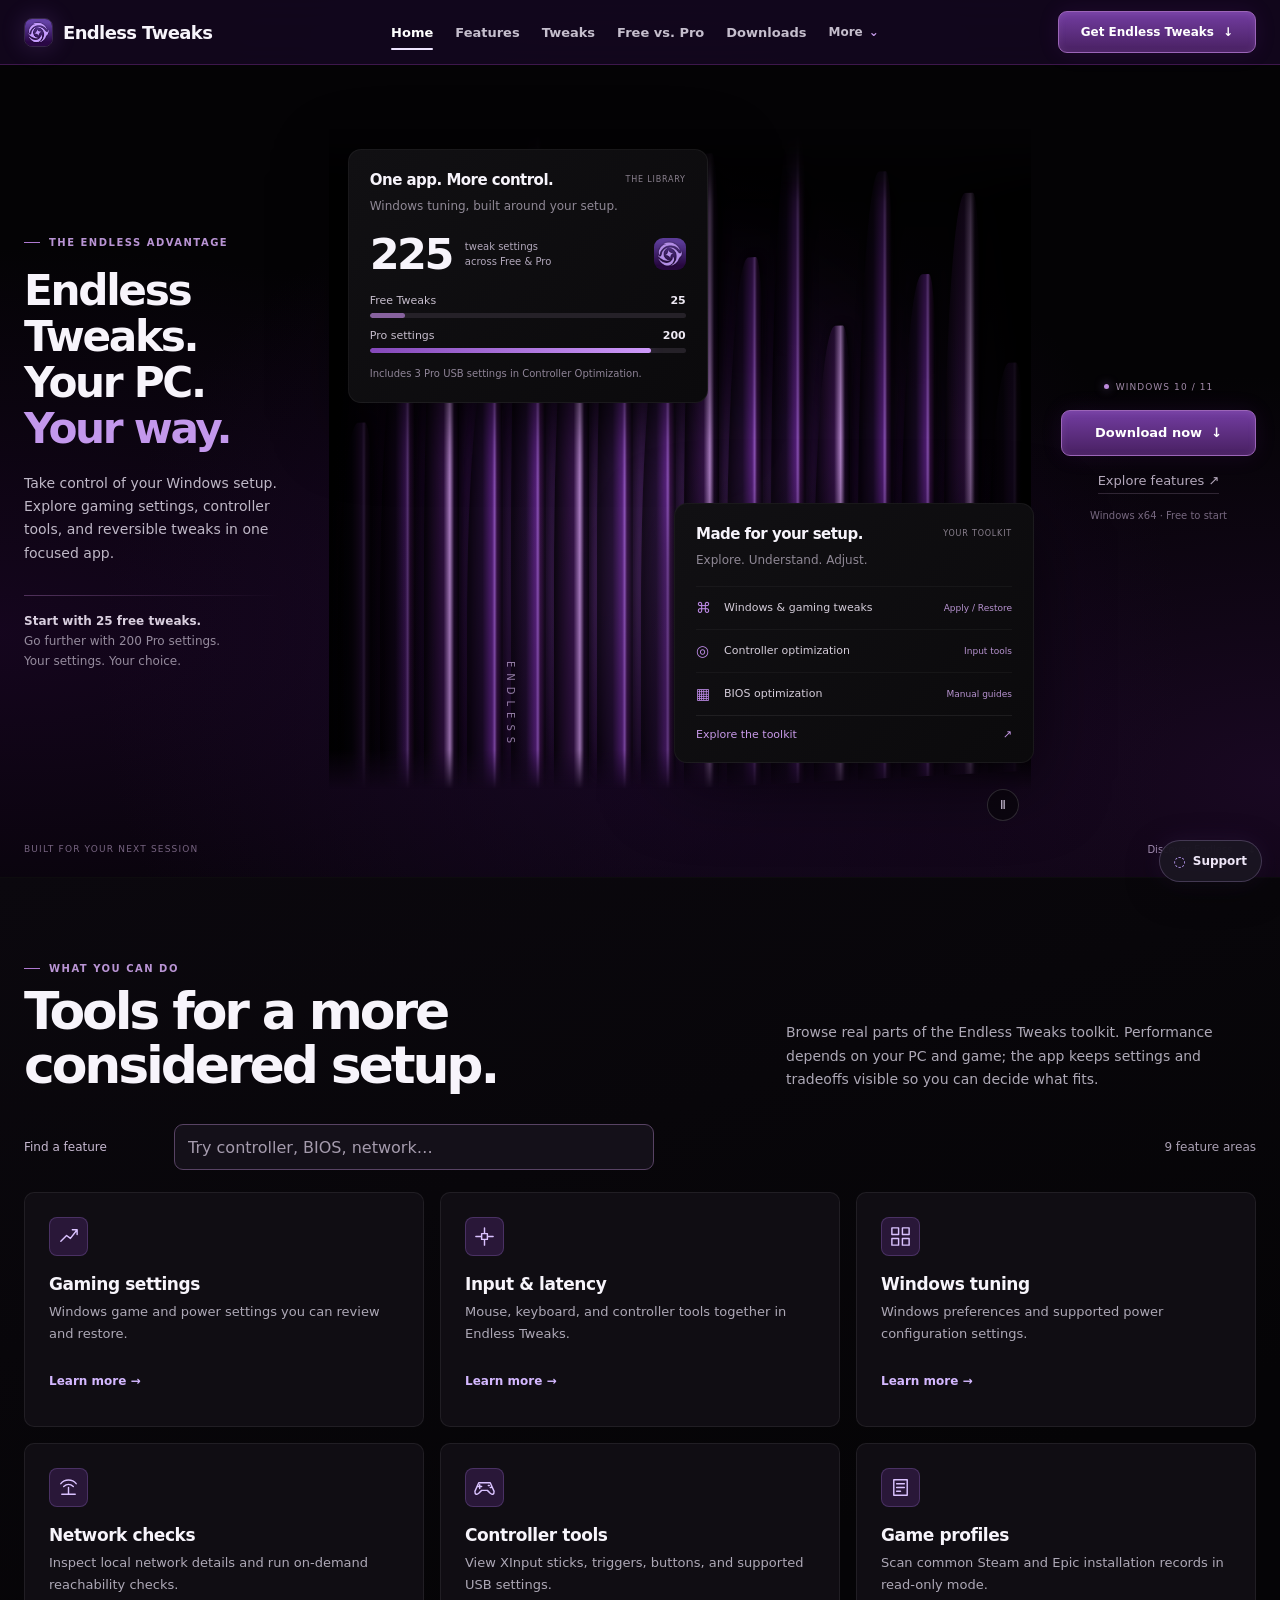
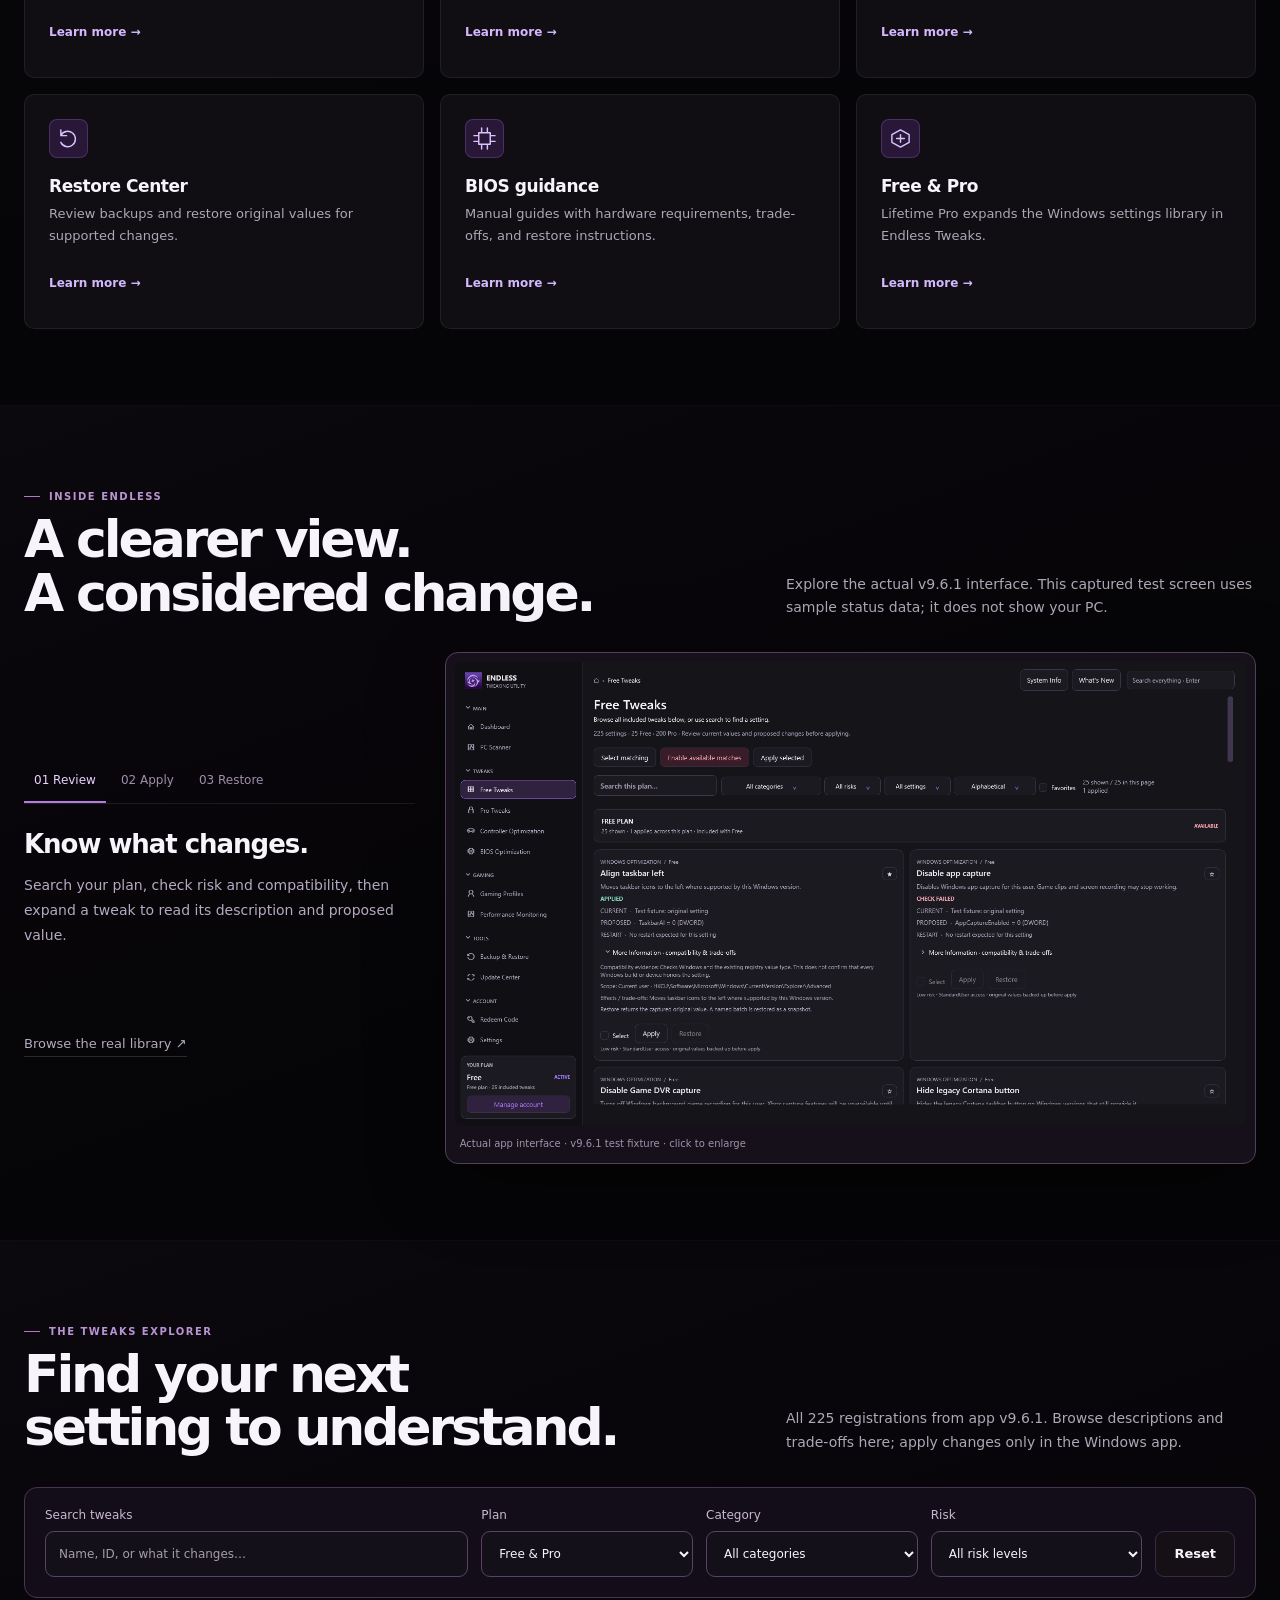
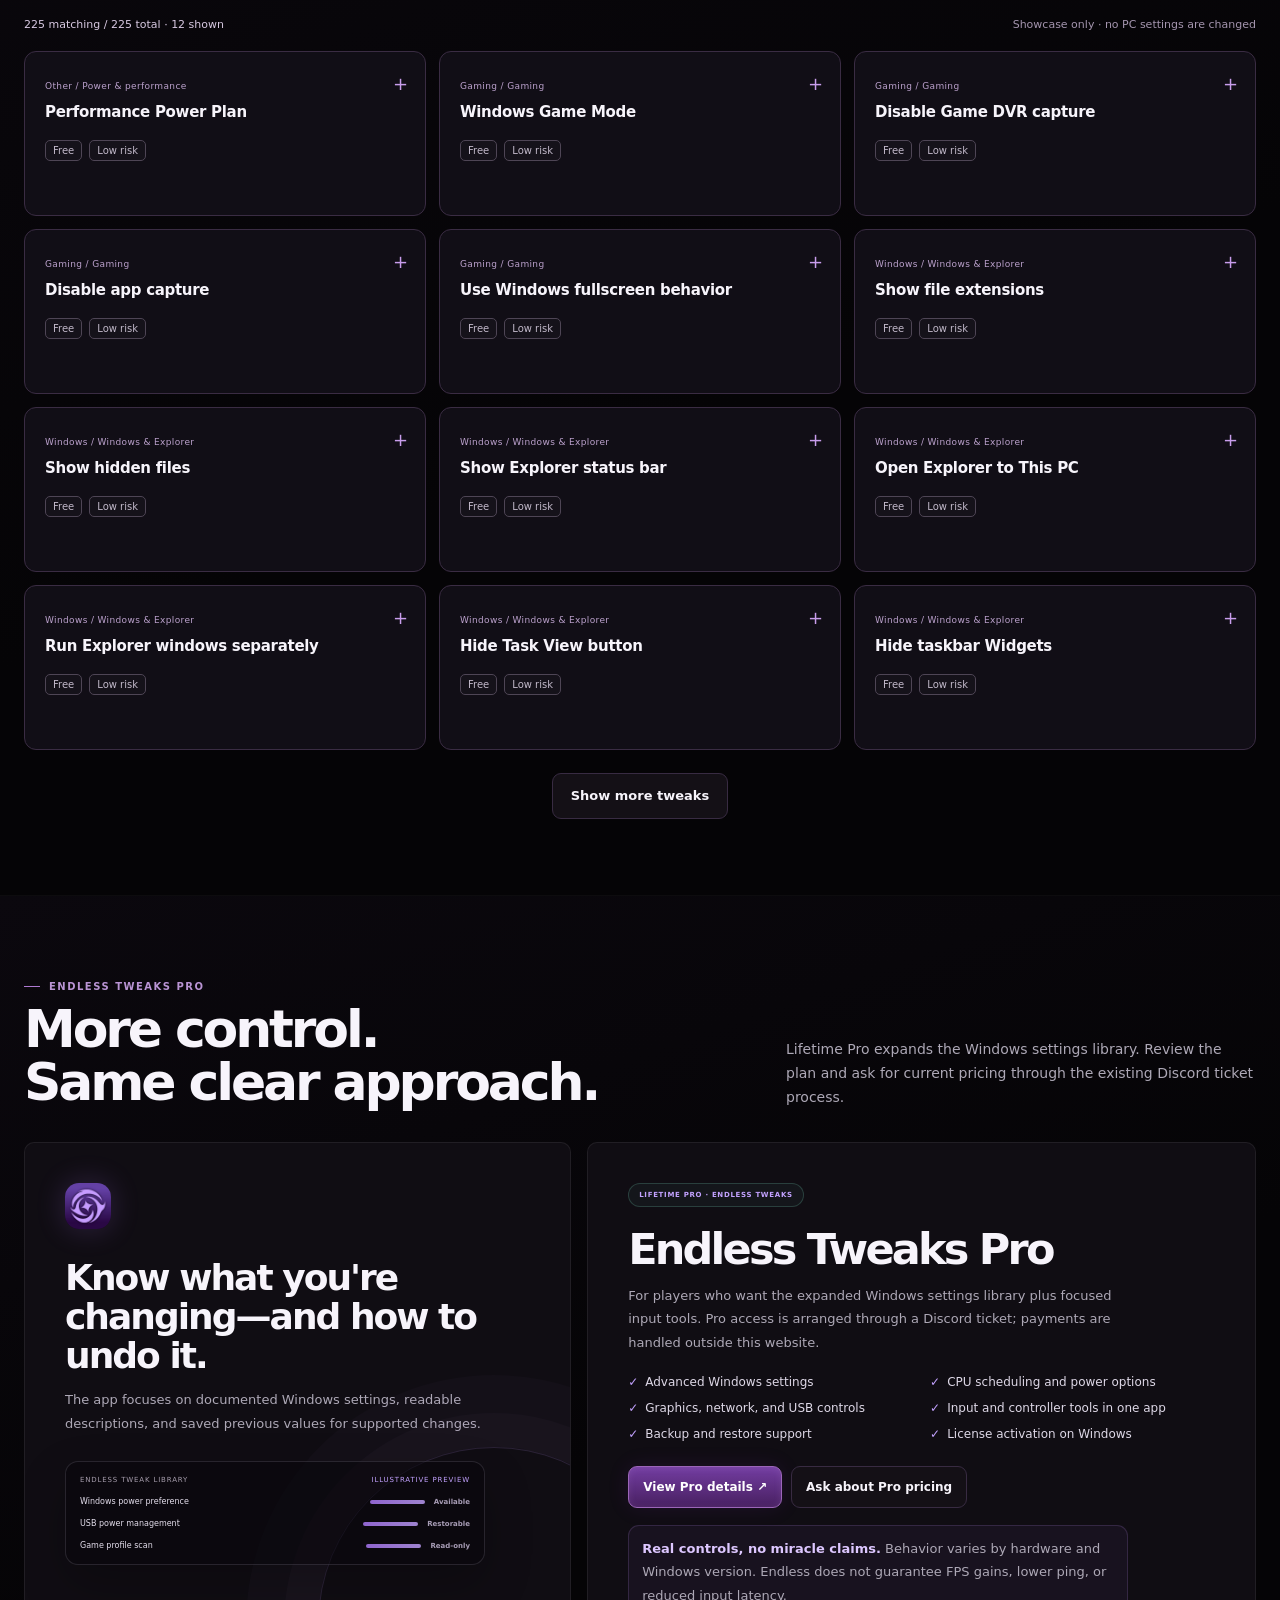
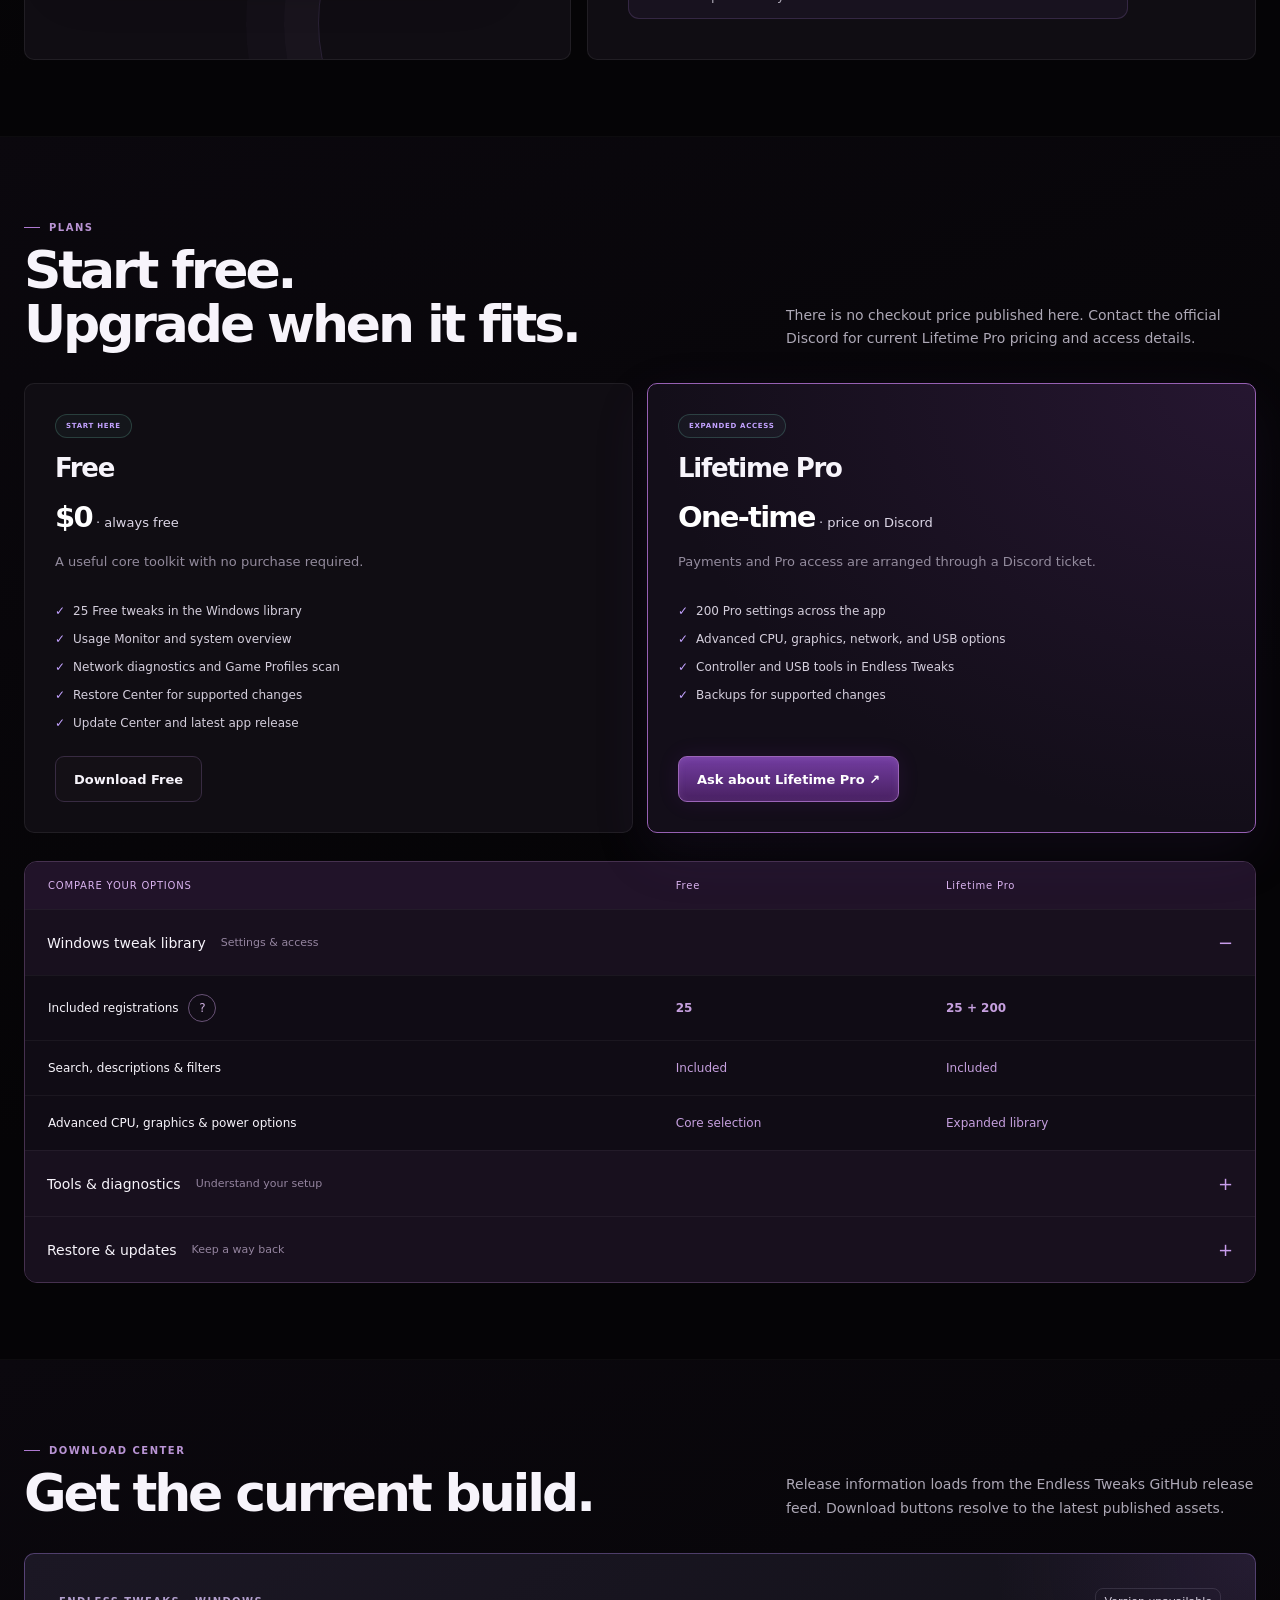
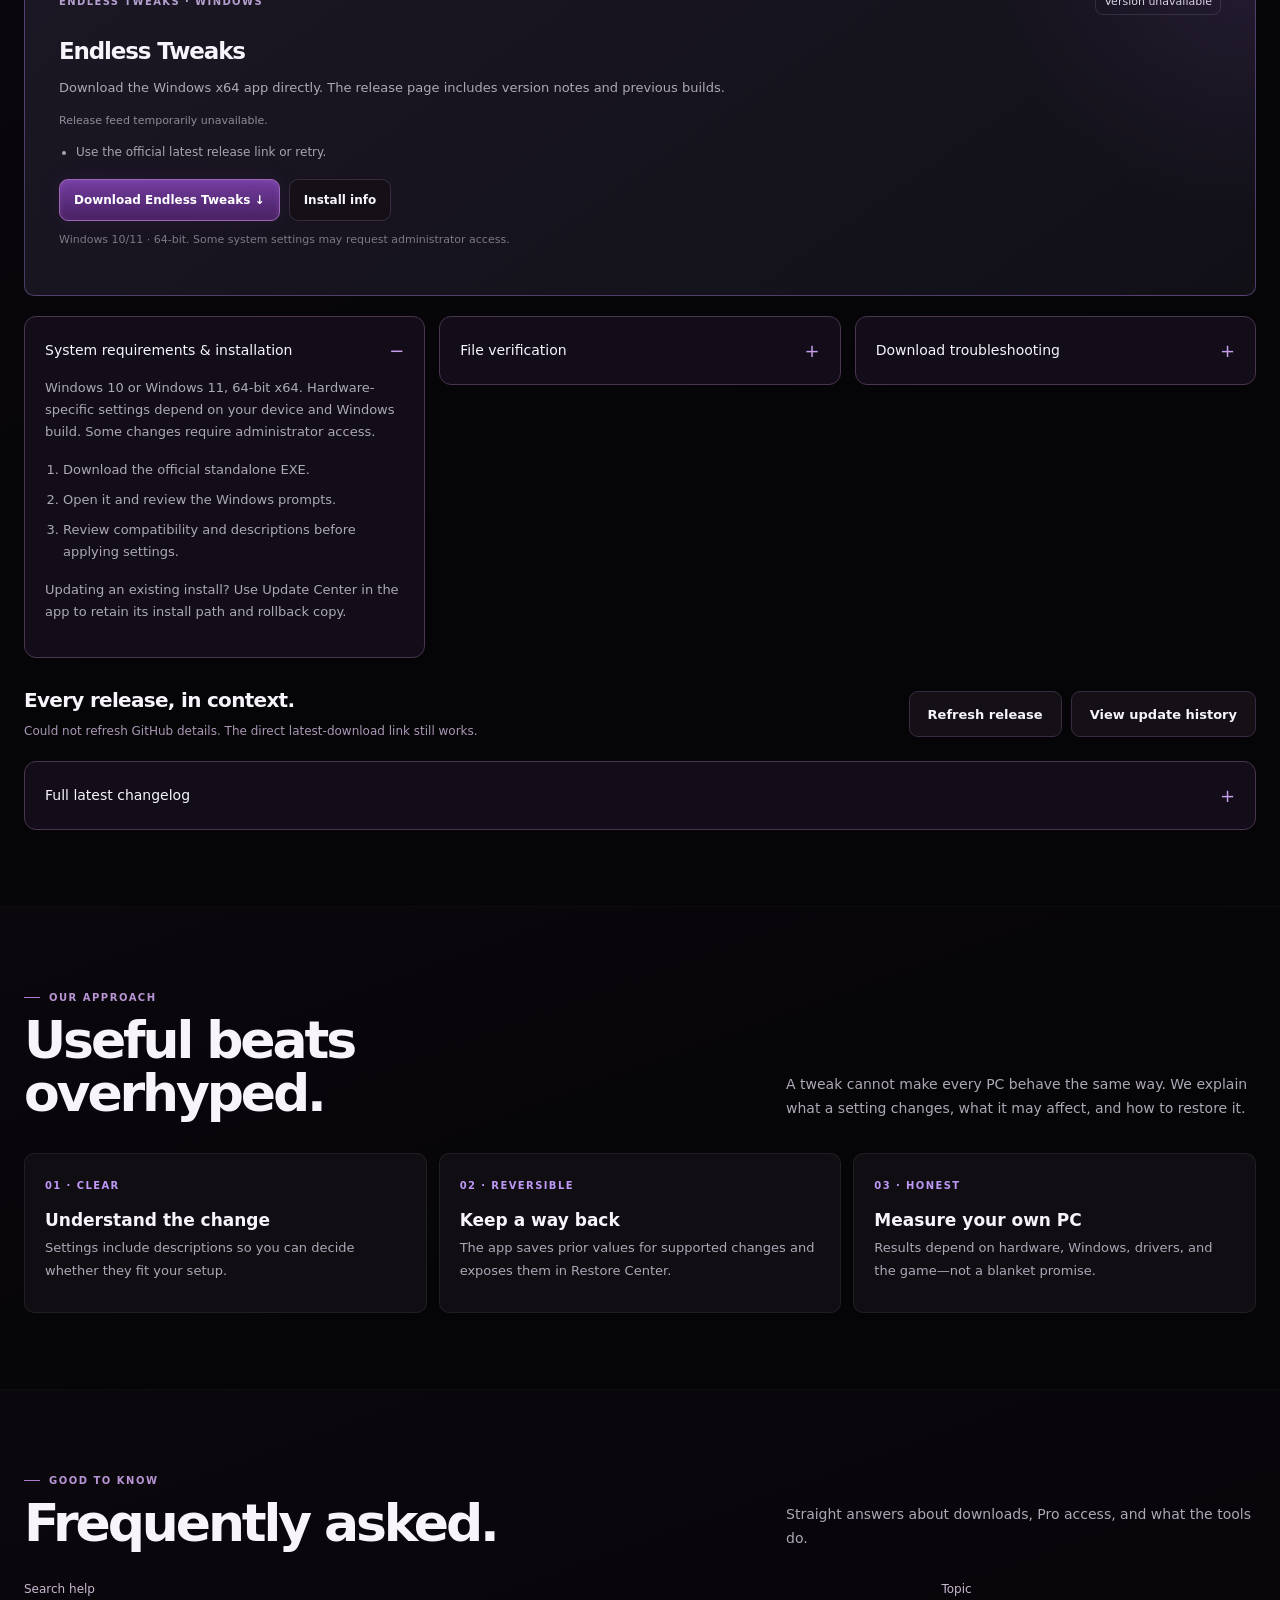
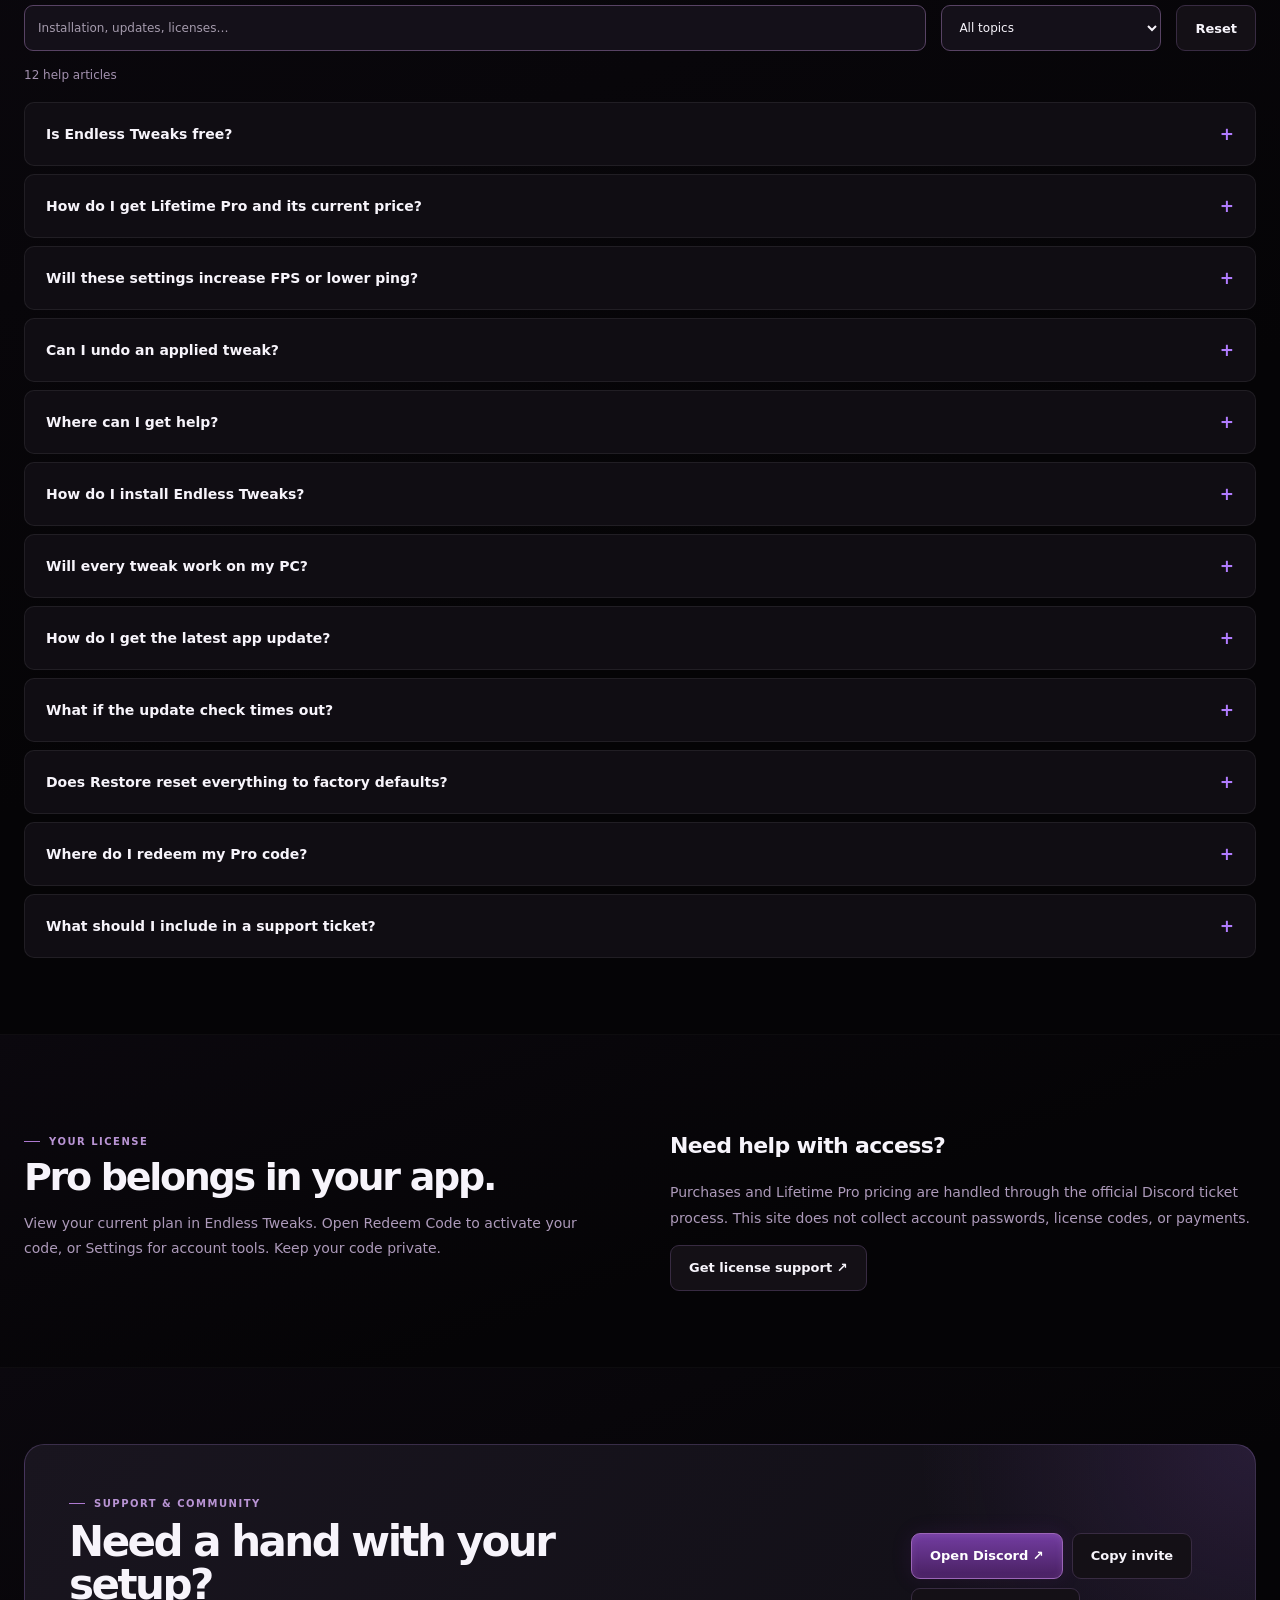
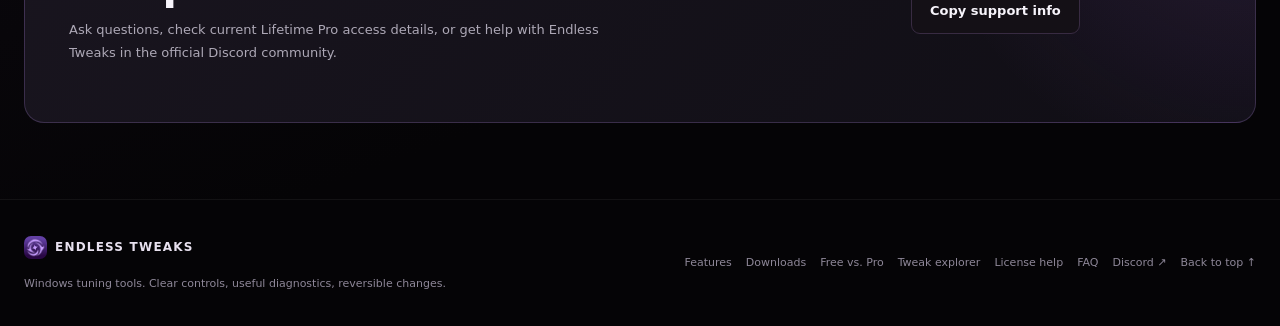
==== commit f22ee209: "Upgrade Endless Tweaks website to 10.0 Add responsive product preview, searchable app catalog, Free/" ====
--- a/index.html
+++ b/index.html
@@ -3,69 +3,33 @@
 <head>
   <meta charset="utf-8">
   <meta name="viewport" content="width=device-width, initial-scale=1">
-  <meta name="theme-color" content="#09080d">
+  <meta name="theme-color" content="#100919">
+  <link rel="canonical" href="https://endlesstweaks.github.io/endless-site/">
+  <link rel="icon" type="image/png" href="endless-logo-purple.png">
+  <meta name="twitter:card" content="summary">
+  <meta property="og:url" content="https://endlesstweaks.github.io/endless-site/">
   <meta name="description" content="Endless Tweaks gives PC players clear Windows tuning tools, reversible settings, system insights, and controller diagnostics.">
   <meta property="og:type" content="website">
   <meta property="og:title" content="Endless Tweaks — Play sharp. Stay in control.">
   <meta property="og:description" content="A practical Windows toolkit for gaming settings, system insight, and responsive inputs.">
   <meta property="og:image" content="https://endlesstweaks.github.io/endless-site/endless-logo-purple.png">
   <title>Endless Tweaks — Play sharp. Stay in control.</title>
-  <style>
-    :root{color-scheme:dark;--bg:#09080d;--surface:#111017;--surface2:#17151f;--line:rgba(224,211,248,.13);--line2:rgba(196,151,255,.34);--text:#f7f4fb;--muted:#aaa4b5;--purple:#b17cff;--purple2:#8856dc;--pink:#ee9aeb;--mint:#7ce4c5;--max:1180px;--mx:50vw;--my:25vh;font-family:Inter,ui-sans-serif,system-ui,-apple-system,BlinkMacSystemFont,"Segoe UI",sans-serif;font-synthesis:none;text-rendering:optimizeLegibility}
-    *{box-sizing:border-box}html{scroll-behavior:smooth;scroll-padding-top:90px}body{margin:0;min-width:320px;overflow-x:hidden;background:var(--bg);color:var(--text)}body:before{content:"";position:fixed;inset:0;z-index:-1;pointer-events:none;background:radial-gradient(680px circle at var(--mx) var(--my),rgba(126,77,181,.13),transparent 67%)}body:after{content:"";position:fixed;inset:0;z-index:-2;pointer-events:none;opacity:.2;background-image:linear-gradient(rgba(255,255,255,.018) 1px,transparent 1px),linear-gradient(90deg,rgba(255,255,255,.018) 1px,transparent 1px);background-size:72px 72px;mask-image:linear-gradient(to bottom,black,transparent 72%)}a{color:inherit;text-decoration:none}button{font:inherit;color:inherit;cursor:pointer}img{max-width:100%}:focus-visible{outline:3px solid var(--mint);outline-offset:3px}.wrap{width:min(var(--max),calc(100% - 48px));margin-inline:auto}.skip{position:absolute;left:12px;top:-60px;z-index:90;padding:12px 16px;border-radius:10px;background:white;color:#111}.skip:focus{top:12px}
-    .announcement{display:none;border-bottom:1px solid var(--line);background:rgba(177,124,255,.09)}.announcement.show{display:block}.announcement-in{display:flex;align-items:center;justify-content:center;gap:12px;min-height:40px;color:#e9dafd;font-size:12px;text-align:center}.announcement a{color:var(--mint);text-decoration:underline;text-underline-offset:3px}.icon-button,.menu-toggle{display:inline-grid;place-items:center;width:36px;height:36px;border:1px solid var(--line);border-radius:10px;background:rgba(255,255,255,.04)}
-    .topbar{position:sticky;top:0;z-index:30;border-bottom:1px solid rgba(255,255,255,.065);background:rgba(9,8,13,.84);backdrop-filter:blur(18px)}.nav{height:76px;display:flex;align-items:center;justify-content:space-between;gap:22px}.brand{display:inline-flex;align-items:center;gap:10px;flex:0 0 auto;font-size:13px;font-weight:850;letter-spacing:.12em}.brand img{width:36px;height:36px;border:1px solid rgba(207,177,255,.2);border-radius:11px;object-fit:cover;box-shadow:0 0 24px rgba(173,120,255,.2)}.brand em{color:var(--purple);font-style:normal}.navlinks{display:flex;align-items:center;gap:clamp(14px,2.1vw,28px);color:#aaa4b5;font-size:12px}.navlinks a{position:relative;padding:10px 0;transition:color .18s}.navlinks a:hover,.navlinks a[aria-current=location]{color:white}.navlinks a[aria-current=location]:after{content:"";position:absolute;left:0;right:0;bottom:2px;height:2px;border-radius:2px;background:var(--purple)}.nav-actions{display:flex;align-items:center;gap:9px}.menu-toggle{display:none}
-    .button{display:inline-flex;align-items:center;justify-content:center;gap:9px;min-height:46px;padding:0 18px;border:1px solid rgba(213,186,255,.2);border-radius:12px;background:linear-gradient(135deg,#b17cff,#8654d4);color:white;font-size:12px;font-weight:760;box-shadow:0 12px 35px rgba(130,83,204,.22);transition:transform .2s,box-shadow .2s,filter .2s,border-color .2s}.button:hover{transform:translateY(-2px);filter:brightness(1.08);box-shadow:0 16px 40px rgba(130,83,204,.32)}.button.secondary{border-color:var(--line);background:rgba(255,255,255,.035);box-shadow:none;color:var(--text)}.button.secondary:hover{border-color:var(--line2);background:rgba(177,124,255,.08)}.button.small{min-height:39px;padding-inline:14px;font-size:11px}.button.text{min-height:34px;padding:0;border:0;background:none;box-shadow:none;color:#d5baff}
-
-
-    .section{padding:clamp(68px,8vw,100px) 0;border-top:1px solid rgba(255,255,255,.055)}.section-head{display:flex;align-items:end;justify-content:space-between;gap:26px;margin-bottom:30px}h2{margin:11px 0 0;font-size:clamp(33px,4.7vw,52px);line-height:1.03;letter-spacing:-.06em}.section-copy{max-width:470px;margin:0;color:var(--muted);font-size:12px;line-height:1.8}.feature-grid{display:grid;grid-template-columns:repeat(4,1fr);gap:13px}.feature-card{position:relative;min-height:212px;overflow:hidden;padding:20px;border:1px solid var(--line);border-radius:16px;background:linear-gradient(145deg,rgba(24,21,31,.94),rgba(16,14,21,.96));transition:transform .2s,border-color .2s,box-shadow .2s}.feature-card:after{content:"";position:absolute;inset:0;pointer-events:none;opacity:0;background:radial-gradient(280px circle at var(--lx,50%) var(--ly,50%),rgba(180,126,255,.12),transparent 67%);transition:opacity .2s}.feature-card:hover{transform:translateY(-4px);border-color:var(--line2);box-shadow:0 18px 42px rgba(0,0,0,.22),0 0 28px rgba(154,99,221,.08)}.feature-card:hover:after{opacity:1}.feature-icon{position:relative;z-index:1;display:grid;place-items:center;width:39px;height:39px;border:1px solid rgba(190,143,255,.22);border-radius:12px;background:rgba(173,120,255,.09);color:#dac2ff;font-size:16px}.feature-card h3{position:relative;z-index:1;margin:18px 0 7px;font-size:14px;letter-spacing:-.025em}.feature-card p{position:relative;z-index:1;min-height:45px;margin:0 0 9px;color:var(--muted);font-size:10px;line-height:1.7}.learn{position:relative;z-index:1;padding:4px 0;border:0;background:none;color:#d4b8ff;font-size:9px;font-weight:750}.learn:hover{color:var(--mint)}
-    .split{display:grid;grid-template-columns:.9fr 1.1fr;gap:16px}.showcase,.product{position:relative;overflow:hidden;border:1px solid var(--line);border-radius:19px;background:linear-gradient(145deg,rgba(26,22,34,.98),rgba(15,14,20,.98))}.showcase{min-height:410px;padding:clamp(24px,4vw,40px)}.showcase:before{content:"";position:absolute;right:-100px;bottom:-140px;width:350px;height:350px;border:1px solid rgba(194,151,255,.15);border-radius:50%;box-shadow:0 0 0 34px rgba(194,151,255,.025),0 0 0 72px rgba(194,151,255,.02)}.showcase-mark{width:46px;height:46px;border-radius:14px;box-shadow:0 0 30px rgba(173,120,255,.2)}.showcase h3{max-width:430px;margin:26px 0 10px;font-size:clamp(27px,3vw,36px);line-height:1.08;letter-spacing:-.055em}.showcase p{max-width:450px;color:var(--muted);font-size:11px;line-height:1.8}.mini-window{position:relative;z-index:1;max-width:420px;margin-top:26px;padding:14px;border:1px solid rgba(235,224,250,.13);border-radius:13px;background:rgba(8,7,11,.56);box-shadow:0 20px 48px rgba(0,0,0,.22)}.mini-head{display:flex;justify-content:space-between;color:#a69dac;font-size:7px;letter-spacing:.12em}.mini-head span:last-child{color:var(--mint)}.mini-row{display:grid;grid-template-columns:1fr 55px auto;align-items:center;gap:9px;margin-top:13px;color:#e4deec;font-size:8px}.mini-row i{height:4px;border-radius:9px;background:linear-gradient(90deg,var(--purple),var(--mint));opacity:.8}.mini-row b{color:#a89db6;font-size:7px;font-weight:600}.product{display:flex;flex-direction:column;justify-content:space-between;padding:clamp(24px,4vw,40px)}.tag{display:inline-flex;align-items:center;gap:7px;width:fit-content;padding:7px 10px;border:1px solid rgba(124,228,197,.2);border-radius:99px;background:rgba(124,228,197,.045);color:var(--mint);font-size:7px;font-weight:800;letter-spacing:.1em;text-transform:uppercase}.product h3{max-width:500px;margin:21px 0 10px;font-size:clamp(30px,4vw,43px);line-height:1;letter-spacing:-.065em}.product p{max-width:500px;color:var(--muted);font-size:11px;line-height:1.8}.bullets{display:grid;grid-template-columns:1fr 1fr;gap:12px 17px;margin:21px 0 25px;padding:0;list-style:none;color:#ded8e7;font-size:9px}.bullets li:before{content:"✓";margin-right:7px;color:var(--mint)}.cta-row{display:flex;align-items:center;flex-wrap:wrap;gap:9px}.callout{margin:17px 0 0;padding:11px 13px;border:1px solid rgba(196,151,255,.16);border-radius:11px;background:rgba(173,120,255,.05);color:#b9b1c2;font-size:9px;line-height:1.65}.callout strong{color:#ddc7ff}
-    .plans{display:grid;grid-template-columns:1fr 1fr;gap:14px}.plan{display:flex;flex-direction:column;min-height:355px;padding:26px;border:1px solid var(--line);border-radius:17px;background:linear-gradient(155deg,#17151e,#100f15)}.plan.pro{border-color:rgba(188,145,255,.45);background:radial-gradient(500px circle at 100% 0%,rgba(160,100,220,.14),transparent 56%),linear-gradient(155deg,#201a2b,#100f15);box-shadow:0 20px 56px rgba(85,54,133,.13)}.plan h3{margin:15px 0 4px;font-size:22px;letter-spacing:-.05em}.plan-price{color:#ddd7e7;font-size:11px}.plan-price strong{color:white;font-size:29px;letter-spacing:-.06em}.plan-note{margin-top:7px;color:#938b9d;font-size:9px}.plan-list{display:grid;gap:10px;margin:20px 0 24px;padding:0;list-style:none;color:#d4cedc;font-size:10px}.plan-list li{display:flex;gap:8px;line-height:1.5}.plan-list li:before{content:"✓";color:var(--mint);font-weight:900}.plan .button{width:fit-content;margin-top:auto}.comparison{margin-top:18px;overflow:auto;border:1px solid var(--line);border-radius:14px;background:rgba(18,16,24,.75)}table{width:100%;min-width:530px;border-collapse:collapse;text-align:left;font-size:9px}th,td{padding:12px 15px;border-bottom:1px solid rgba(255,255,255,.06)}th{color:#d8c6f3;font-size:8px;letter-spacing:.1em;text-transform:uppercase}td{color:var(--muted)}td:first-child{color:#e7e1ee}.yes{color:var(--mint)!important}
-    .downloads{display:grid;grid-template-columns:minmax(0,1fr);gap:14px}.download-card{min-height:285px;padding:24px;border:1px solid var(--line);border-radius:17px;background:linear-gradient(145deg,rgba(25,21,32,.95),rgba(15,14,20,.95))}.download-card.primary{border-color:rgba(188,145,255,.34);background:radial-gradient(450px circle at 100% 0%,rgba(160,100,220,.12),transparent 58%),linear-gradient(145deg,#1b1724,#111017)}.download-meta{display:flex;align-items:center;justify-content:space-between;gap:10px}.download-meta small{color:#b3a0ce;font-size:8px;font-weight:800;letter-spacing:.14em}.pill{max-width:165px;padding:6px 8px;border:1px solid var(--line);border-radius:8px;color:#d8d1e2;font-size:8px;white-space:nowrap}.download-card h3{margin:23px 0 7px;font-size:23px;letter-spacing:-.05em}.download-card p{color:var(--muted);font-size:10px;line-height:1.7}.release-date{min-height:15px;color:#928a9c!important;font-size:8px!important}.release-notes{max-height:90px;overflow:auto;margin:10px 0 17px;padding-left:17px;color:#aaa3b2;font-size:9px;line-height:1.7}.download-foot{margin-top:10px;color:#7e7788!important;font-size:8px!important}.skeleton{display:inline-block;width:90px;height:12px;border-radius:5px;background:linear-gradient(90deg,#24212c,#383142,#24212c);background-size:200% 100%;animation:shine 1.4s infinite}@keyframes shine{to{background-position:-200% 0}}
-    .approach-grid{display:grid;grid-template-columns:repeat(3,1fr);gap:12px}.approach-card{min-height:160px;padding:20px;border:1px solid var(--line);border-radius:15px;background:rgba(255,255,255,.025)}.approach-num{color:#bd98f4;font-size:8px;font-weight:850;letter-spacing:.14em}.approach-card h3{margin:17px 0 7px;font-size:13px}.approach-card p{margin:0;color:var(--muted);font-size:9px;line-height:1.75}
-    .faq{display:grid;gap:8px;max-width:880px}.faq-item{overflow:hidden;border:1px solid var(--line);border-radius:12px;background:rgba(255,255,255,.023)}.faq-q{display:flex;width:100%;align-items:center;justify-content:space-between;gap:18px;padding:16px 18px;border:0;background:none;text-align:left;font-size:11px;font-weight:720}.faq-q span:last-child{color:var(--purple);font-size:17px;transition:transform .2s}.faq-q[aria-expanded=true] span:last-child{transform:rotate(45deg)}.faq-answer{display:grid;grid-template-rows:0fr;transition:grid-template-rows .22s}.faq-answer>div{overflow:hidden}.faq-answer p{margin:0;padding:0 18px 16px;color:var(--muted);font-size:10px;line-height:1.75}.faq-item.open .faq-answer{grid-template-rows:1fr}
-    .support-band{display:flex;align-items:center;justify-content:space-between;gap:26px;padding:clamp(24px,5vw,44px);border:1px solid rgba(197,157,255,.2);border-radius:20px;background:radial-gradient(600px circle at 100% 0%,rgba(151,92,210,.17),transparent 56%),linear-gradient(130deg,#19151f,#100e15)}.support-band h2{max-width:570px;font-size:clamp(29px,4vw,42px)}.support-band p{max-width:550px;color:var(--muted);font-size:10px;line-height:1.75}.footer{padding:29px 0 35px;border-top:1px solid rgba(255,255,255,.06);color:#8e8798;font-size:8px}.footer-in{display:grid;grid-template-columns:1fr auto 1fr;align-items:center;gap:18px}.footer-brand{display:inline-flex;align-items:center;gap:8px;width:fit-content;color:#e8e1ef;font-weight:820;letter-spacing:.1em}.footer-brand img{width:23px;height:23px;border-radius:7px}.footer-links{display:flex;justify-content:flex-end;flex-wrap:wrap;gap:14px}.footer-links a:hover{color:white}.footer-note{text-align:center}.floating-support{position:fixed;right:18px;bottom:18px;z-index:25;display:inline-flex;align-items:center;gap:7px;min-height:42px;padding:0 14px;border:1px solid rgba(203,174,242,.24);border-radius:99px;background:rgba(26,22,34,.93);box-shadow:0 10px 34px rgba(0,0,0,.4),0 0 25px rgba(150,92,215,.12);backdrop-filter:blur(12px);color:#eee6f7;font-size:9px;font-weight:750;transition:transform .2s}.floating-support:hover{transform:translateY(-2px);border-color:var(--purple)}.floating-support b{color:var(--mint);font-size:14px}
-    .toast{position:fixed;left:50%;bottom:22px;z-index:80;max-width:min(390px,calc(100vw - 32px));padding:11px 15px;transform:translate(-50%,20px);opacity:0;pointer-events:none;border:1px solid var(--line2);border-radius:10px;background:#201a2b;box-shadow:0 15px 50px rgba(0,0,0,.45);font-size:10px;transition:opacity .2s,transform .2s}.toast.visible{transform:translate(-50%,0);opacity:1}
-    dialog{color:var(--text)}.modal{width:min(550px,calc(100% - 26px));max-height:min(88vh,740px);padding:0;overflow:auto;border:1px solid rgba(216,195,244,.18);border-radius:18px;background:linear-gradient(150deg,#191621,#100f15 72%);box-shadow:0 35px 100px rgba(0,0,0,.65)}.modal::backdrop{background:rgba(5,4,8,.78);backdrop-filter:blur(7px)}.modal-in{padding:clamp(20px,5vw,32px)}.modal-head{display:flex;align-items:start;justify-content:space-between;gap:18px}.modal-kicker{display:block;margin-bottom:8px;color:#c8a6fa;font-size:8px;font-weight:850;letter-spacing:.16em;text-transform:uppercase}.modal h2{margin:0;font-size:clamp(25px,6vw,35px)}.modal p{color:var(--muted);font-size:11px;line-height:1.75}.modal-actions{display:flex;flex-wrap:wrap;gap:9px;margin-top:17px}.detail-list{display:grid;gap:8px;padding:0;list-style:none}.detail-list li{color:#d7d0df;font-size:10px;line-height:1.6}.detail-list li:before{content:"✓";margin-right:8px;color:var(--mint)}.welcome-art{display:grid;place-items:center;min-height:130px;margin:0 0 20px;border:1px solid var(--line);border-radius:14px;background:radial-gradient(circle,rgba(170,114,246,.18),transparent 70%),#100e15}.welcome-art img{width:58px;height:58px;border-radius:17px;box-shadow:0 0 35px rgba(173,120,255,.35)}.status{min-height:16px;color:var(--mint)!important;font-size:9px!important}
-    [data-reveal]{opacity:0;transform:translateY(15px);transition:opacity .5s ease,transform .5s ease}[data-reveal].in{opacity:1;transform:none}
-    @media(max-width:980px){.navlinks{gap:12px;font-size:10px}.hero-grid{grid-template-columns:1fr .82fr;gap:20px}.hero-art{min-height:380px}.feature-grid{grid-template-columns:repeat(2,1fr)}}
-    @media(max-width:760px){html{scroll-padding-top:76px}.wrap{width:min(var(--max),calc(100% - 34px))}.nav{height:67px}.menu-toggle{display:inline-grid}.navlinks{display:none;position:absolute;top:calc(100% + 1px);left:0;right:0;padding:10px 17px 14px;border-bottom:1px solid var(--line);background:rgba(12,10,17,.97);box-shadow:0 18px 36px rgba(0,0,0,.3)}.navlinks.open{display:grid;gap:0}.navlinks a{padding:12px 4px;font-size:12px}.navlinks a[aria-current=location]:after{display:none}.nav-actions>.button{display:none}.hero{padding:56px 0 57px}.hero-grid{grid-template-columns:1fr;gap:12px}.hero-art{min-height:370px}.section-head{align-items:start;flex-direction:column;gap:13px;margin-bottom:24px}.split{grid-template-columns:1fr}.showcase{min-height:370px}.downloads{grid-template-columns:1fr}.support-band{align-items:flex-start;flex-direction:column}.footer-in{grid-template-columns:1fr;justify-items:start}.footer-note{text-align:left}.footer-links{justify-content:flex-start}}
-    @media(max-width:480px){.wrap{width:calc(100% - 30px)}.brand{gap:7px;font-size:9px}.brand img{width:31px;height:31px}.hero{padding-top:46px}h1{font-size:clamp(43px,13.5vw,63px)}.hero-copy{font-size:12px}.hero-art{min-height:340px;margin-inline:-5px}.pack-stage{height:320px}.pack-box{width:230px;height:294px;padding:20px}.pack-copy strong{font-size:40px}.float-a{top:18px;right:-3px}.float-b{bottom:18px;left:-3px}.art-caption{right:5px;font-size:7px}.feature-grid,.plans,.approach-grid{grid-template-columns:1fr}.feature-card{min-height:180px}.feature-card p{min-height:auto}.showcase,.product{padding:22px}.showcase{min-height:355px}.bullets{grid-template-columns:1fr;gap:8px}.plan{min-height:335px;padding:22px}.download-card{min-height:270px;padding:21px}.support-band{padding:22px}.floating-support{right:11px;bottom:11px;min-height:40px;padding-inline:12px}.footer-links{gap:10px 13px}}
-    @media(prefers-reduced-motion:reduce){*,*:before,*:after{scroll-behavior:auto!important;animation-duration:.01ms!important;animation-iteration-count:1!important;transition-duration:.01ms!important}[data-reveal]{opacity:1;transform:none}}
-
-    /* Endless identity: black glass, violet light, editorial three-column hero. */
-    :root{--bg:#050406;--surface:#101013;--surface2:#141117;--max:1280px;--muted:#ada8b6;--mint:#c3a2ff}
-    body{background:#050406}body:before{background:radial-gradient(850px circle at var(--mx) var(--my),rgba(103,40,173,.055),transparent 70%)}body:after{display:none}
-    .topbar{background:rgba(20,7,31,.88);border-bottom:1px solid #3d174c;backdrop-filter:blur(20px)}.nav{height:64px;gap:26px}.brand{font-size:18px;letter-spacing:-.035em;font-weight:750;gap:10px}.brand em{color:#f7f4fb}.brand img{width:29px;height:29px;border-radius:8px}.navlinks{font-size:13px;color:#c5becd;font-weight:600;gap:27px}.navlinks a[aria-current=location]:after{bottom:0;background:#eee4ff}.nav-actions .button{min-height:40px;padding-inline:22px}
-    .button{border-radius:7px;background:linear-gradient(180deg,#733da1,#482061);border-color:#9b65b8;box-shadow:inset 0 1px 7px #d2a4ef22,0 0 22px #942bd51c;font-size:13px;min-height:46px}.button:hover{box-shadow:0 0 28px #952bdb3a;filter:brightness(1.18)}.button.small{font-size:12px}.button.secondary{background:#141016;border-color:#382b42}.eyebrow{display:inline-flex;align-items:center;gap:9px;color:#b994d4;font-size:10px;font-weight:650;letter-spacing:.15em;text-transform:uppercase}.eyebrow:before{content:"";width:16px;height:1px;background:#ae79d1}
-    .hero{position:relative;isolation:isolate;overflow:hidden;background:radial-gradient(ellipse at 0 70%,#20072e99,transparent 48%),radial-gradient(ellipse at 100% 88%,#270b3599,transparent 40%),#040305;padding:52px 0 0}.hero:before{content:"";position:absolute;inset:0;z-index:-1;background:radial-gradient(ellipse at 50% 74%,#210a32aa,transparent 60%);pointer-events:none}
-    .hero-grid{position:relative;display:grid;grid-template-columns:minmax(220px,285px) minmax(0,1fr) 205px;align-items:center;gap:32px;min-height:calc(100svh - 116px);padding-bottom:76px}.hero-intro{position:relative;z-index:2;padding-bottom:18px}.hero-intro .eyebrow{margin-bottom:20px}h1{margin:0 0 20px;font-size:clamp(40px,3.5vw,52px);line-height:1.04;font-weight:640;letter-spacing:-.055em}h1 span{color:#c398ec}.hero-copy{margin:0;color:#bfb8c7;font-size:14px;line-height:1.65;max-width:290px}.hero-note{max-width:255px;margin-top:30px;color:#958b9d;font-size:12px;line-height:1.7}.note-line{display:block;height:1px;width:100%;background:linear-gradient(90deg,#50315b,#50315b00)}.hero-note p{margin:15px 0 0}.hero-note strong{color:#d9cfdf;font-weight:550}
-    .hero-art{position:relative;height:clamp(580px,73vh,720px);min-width:0;perspective:1200px;isolation:isolate}.light-field{position:absolute;inset:0 -12px;overflow:hidden;transform-style:preserve-3d;transition:transform .5s ease-out;mask-image:linear-gradient(180deg,transparent,#000 11%,#000 94%,transparent)}.light-core{position:absolute;inset:12% 5% 0;background:radial-gradient(ellipse at 46% 64%,#bc6df272,#4a126f36 45%,transparent 74%);filter:blur(30px);animation:light-breathe 8s ease-in-out infinite alternate}.light-fins{position:absolute;inset:0;display:flex;align-items:end;gap:8px;padding-inline:8px;transform:skewY(-3deg)}.light-fins i{display:block;position:relative;flex:1;height:var(--rise);border-radius:60% 20% 0 0;background:linear-gradient(90deg,#020103 8%,#170a23 43%,#63258e 70%,#b46de9 77%,#391245 83%,#050207 96%);box-shadow:3px 0 10px #000;opacity:.7;animation:fin-glow 6s ease-in-out infinite alternate;animation-delay:calc(var(--i)*-.63s)}.light-fins i:nth-child(3n){background:linear-gradient(90deg,#030204,#331345 56%,#c493dc 74%,#170821 86%,#000);opacity:.85}.light-shade{position:absolute;inset:0;background:linear-gradient(180deg,#000 0%,#0008 13%,transparent 47%,#08020d22 85%,#0002),linear-gradient(90deg,#000 0%,transparent 17%,transparent 88%,#000 100%)}.field-wordmark{position:absolute;left:25%;bottom:6%;color:#dec1f5a0;writing-mode:vertical-rl;letter-spacing:.6em;font-size:10px;font-weight:500;mix-blend-mode:screen}
-    .flow-card{position:absolute;z-index:2;width:360px;max-width:94%;padding:21px;border:1px solid #ffffff0d;border-radius:13px;background:linear-gradient(135deg,#111013,#0b0a0c);box-shadow:0 20px 70px #0008}.library-card{top:5%;left:1%;animation:card-drift 8s ease-in-out infinite alternate}.toolkit-card{right:-15px;bottom:3%;animation:card-drift 9s ease-in-out -4s infinite alternate}.flow-head{display:flex;align-items:center;justify-content:space-between;gap:12px}.flow-head h2{margin:0;font-size:16px;line-height:1.2;letter-spacing:-.035em;font-weight:600}.flow-head>span{font-size:8px;letter-spacing:.1em;color:#8a808e;white-space:nowrap}.flow-card>p{font-size:11px;color:#8f8895;margin:8px 0 17px;line-height:1.5}.library-total{display:flex;align-items:center;gap:13px;margin:18px 0}.library-total>strong{font-size:43px;line-height:1;letter-spacing:-.06em;font-weight:600}.library-total>span{color:#b2a8bb;font-size:10px;line-height:1.5}.library-total>img{width:32px;height:32px;margin-left:auto;border-radius:9px;opacity:.9}.library-label{display:flex;justify-content:space-between;margin:11px 0 6px;font-size:11px;color:#c6bdcc}.library-label strong{font-weight:600;color:#eee9f3}.library-track{height:5px;border-radius:10px;background:#252128;overflow:hidden}.library-track i{display:block;height:100%;width:var(--fill);background:#87629e;border-radius:inherit}.pro-track i{background:linear-gradient(90deg,#8448ba,#ce9afa);box-shadow:0 0 15px #ae56ff50}.flow-card>small{display:block;font-size:9px;line-height:1.5;color:#8f8497;margin-top:13px}.toolkit-row{display:flex;align-items:center;gap:9px;padding:12px 0;border-top:1px solid #ffffff0a;font-size:11px;color:#d4ccd9}.toolkit-row>b{font-size:9px;font-weight:500;color:#b692cf;margin-left:auto;white-space:nowrap}.toolkit-symbol{font-size:15px;color:#bb89e4;width:19px}.toolkit-link{display:flex;align-items:center;justify-content:space-between;padding-top:12px;border-top:1px solid #ffffff12;color:#c799e8;font-size:11px}.toolkit-link:hover{color:#fff}.motion-control{position:absolute;z-index:3;bottom:-32px;right:0;width:32px;height:32px;border:1px solid #ffffff24;border-radius:50%;background:#070509a0;display:grid;place-items:center;color:#d3c7df;font-size:12px}.motion-control:hover{border-color:#bb82df}.hero.motion-paused .light-core,.hero.motion-paused .light-fins i,.hero.motion-paused .flow-card{animation-play-state:paused}.hero.motion-paused .light-field{transform:none!important}
-    .hero-convert{text-align:center;position:relative;z-index:2;padding-left:10px}.hero-convert .button{width:100%;white-space:nowrap;padding-inline:13px}.platform-label{display:flex;justify-content:center;align-items:center;gap:7px;font-size:9px;color:#a18aa9;letter-spacing:.12em;margin-bottom:18px}.platform-label i{width:5px;height:5px;border-radius:50%;background:#bc8adc;box-shadow:0 0 10px #b983eb99}.quiet-link{display:inline-block;font-size:13px;color:#b5a9bc;margin-top:17px;padding-bottom:5px;border-bottom:1px solid #76617a5c}.quiet-link:hover{color:white;border-color:#b28cc9}.hero-convert>p{color:#76677f;font-size:10px;margin:16px 0}.hero-bottom{position:absolute;bottom:26px;left:0;right:0;display:flex;justify-content:space-between;color:#776481;font-size:9px;letter-spacing:.13em}.hero-bottom a{color:#a893b6;font-size:10px;letter-spacing:0}.hero-bottom a span{margin-left:12px}
-    .section{background:linear-gradient(160deg,#0b080e,#050406 60%);border-top:1px solid #ffffff08}.section-copy{font-size:14px;line-height:1.7}.feature-card,.plan,.approach-card,.download-card,.showcase,.product,.faq-item{border-radius:10px;background:#100d13;border-color:#ffffff12}.feature-card{padding:24px}.feature-card h3{font-size:17px}.feature-card p{font-size:13px;line-height:1.65}.feature-card .learn{font-size:12px}.feature-icon{background:#291738;border-radius:8px}.feature-card:hover{border-color:#794a91}.showcase p,.product p,.plan p,.support-band p{font-size:13px}.bullets,.plan li,.detail-list li{font-size:12px}.comparison table{font-size:12px}.comparison th{font-size:10px}.approach-card h3{font-size:17px}.approach-card p{font-size:13px}.approach-num{font-size:10px}.download-card{padding:34px}.download-card p{font-size:13px}.download-meta small{font-size:10px}.pill{font-size:11px}.release-date{font-size:11px!important}.release-notes{font-size:12px;max-height:130px}.download-foot{font-size:11px!important}.faq{max-width:none}.faq-q{font-size:14px;padding:21px}.faq-answer p{font-size:13px;padding:0 21px 21px}.footer{font-size:11px}.footer-in{grid-template-columns:1fr 1fr}.footer-note{grid-row:2;text-align:left}.footer-links{grid-column:2;grid-row:1/3}.floating-support{font-size:11px}.modal p{font-size:14px}.modal-kicker{font-size:10px}.modal .status{font-size:12px!important}
-    @keyframes light-breathe{from{opacity:.45;transform:translateX(-16px)}to{opacity:1;transform:translateX(20px)}}@keyframes fin-glow{from{filter:brightness(.65)}to{filter:brightness(1.3)}}@keyframes card-drift{from{transform:translateY(-5px)}to{transform:translateY(5px)}}
-    @media(min-width:1600px){.hero-grid{gap:40px;grid-template-columns:285px minmax(0,1fr) 205px}.hero-art{height:720px}.toolkit-card{bottom:22%;right:-10px}}
-    @media(max-width:1100px){.navlinks{gap:17px;font-size:12px}.nav-actions .button{padding-inline:13px}.hero-grid{grid-template-columns:235px minmax(0,1fr) 180px;gap:20px}.hero-art{height:590px}.flow-card{padding:17px;width:320px;max-width:100%}.flow-head h2{font-size:14px}.flow-head>span{font-size:7px}.toolkit-card{right:0;bottom:3%}.hero-intro .eyebrow{font-size:8px}.hero-copy{font-size:13px}.hero-note{font-size:11px}.hero-convert .button{font-size:12px}.nav{gap:15px}.brand{font-size:16px}}
-    @media(max-width:900px) and (min-width:761px){.navlinks{gap:12px}.nav-actions>.button{display:none}.hero-grid{grid-template-columns:240px minmax(0,1fr);min-height:740px;padding-bottom:120px}.hero-art{grid-column:2;grid-row:1/3;height:590px}.hero-convert{grid-column:1;grid-row:2;padding:0 20px 0 0;text-align:left;margin-top:-60px}.hero-convert .platform-label{display:none}.hero-intro{align-self:end}.toolkit-card{bottom:6%}}
-    @media(max-width:760px){.nav{height:64px}.brand{font-size:17px}.navlinks{background:#130b1a}.navlinks.open{gap:2px}.navlinks a{font-size:14px}.hero{padding:40px 0 0}.hero-grid{grid-template-columns:1fr;min-height:0;gap:25px;padding-bottom:65px}.hero-intro{padding:0;max-width:530px}.hero-intro .eyebrow{font-size:9px;margin-bottom:18px}h1{font-size:clamp(46px,10vw,65px);max-width:460px}h1 br:nth-child(2){display:none}h1 span:before{content:" "}.hero-copy{font-size:14px;max-width:440px}.hero-note{margin-top:22px;max-width:360px;font-size:12px}.hero-art{grid-row:3;height:610px;width:min(520px,100%);margin:8px auto 0}.hero-convert{grid-row:2;display:flex;align-items:center;gap:18px;padding:0;text-align:left;flex-wrap:wrap}.hero-convert .platform-label,.hero-convert>p{display:none}.hero-convert .button{width:auto;padding-inline:23px;font-size:13px}.hero-convert .quiet-link{margin:0;font-size:12px}.flow-card{width:350px;max-width:91%;padding:20px}.library-card{left:0;top:1%}.toolkit-card{right:0;bottom:3%}.flow-head h2{font-size:16px}.flow-head>span{font-size:8px}.hero-bottom{font-size:8px;bottom:24px}.hero-bottom a{font-size:9px}.field-wordmark{left:8%}.motion-control{bottom:-32px;right:6px}.footer-in{display:flex;flex-direction:column;align-items:flex-start}.footer-links{justify-content:flex-start}.download-card{padding:24px}.section{padding:65px 0}}
-    @media(max-width:380px){.flow-card{padding:16px;max-width:96%}.flow-head h2{font-size:14px}.flow-head>span{font-size:7px}.hero-art{height:620px}.toolkit-row{font-size:10px}.toolkit-row>b{font-size:8px}.hero-convert{gap:13px}.hero-convert .button{padding-inline:14px}}
-    @media(prefers-reduced-motion:reduce){.light-core,.light-fins i,.flow-card{animation:none!important}.light-field{transform:none!important}[data-reveal]{opacity:1;transform:none}}
-  </style>
+  <link rel="stylesheet" href="site.css?v=10.0">
 </head>
 <body>
+  <noscript><style>[data-reveal]{opacity:1!important;transform:none!important}</style><p class="wrap">JavaScript is needed for search and live release details. The official download and support links remain available below.</p></noscript>
   <a class="skip" href="#main">Skip to content</a>
   <div class="announcement" id="announcement" aria-live="polite"><div class="announcement-in wrap"><span id="announcementText"></span><a id="announcementLink" href="#downloads">Details</a><button class="icon-button" type="button" aria-label="Dismiss announcement">×</button></div></div>
   <header class="topbar"><nav class="nav wrap" aria-label="Main navigation">
-    <a class="brand" href="#top" aria-label="Endless Tweaks home"><img src="endless-logo-purple.png" alt=""><span>Endless<em> Tweaks</em></span></a>
-    <div class="navlinks" id="siteNav"><a href="#top">Home</a><a href="#features">Features</a><a href="#downloads">Downloads</a><a href="#pro-pack">Pro</a><a href="#faq">FAQ</a><a href="#support">Support</a></div>
+    <a class="brand" href="#top" aria-label="Endless Tweaks home"><img width="64" height="64" src="endless-logo-purple.png" alt=""><span>Endless<em> Tweaks</em></span></a>
+    <div class="navlinks" id="siteNav"><a href="#top">Home</a><a href="#features">Features</a><a href="#explorer">Tweaks</a><a href="#pricing">Free vs. Pro</a><a href="#downloads">Downloads</a><details class="nav-more"><summary>More</summary><div class="nav-dropdown"><a href="#showcase">App preview</a><a href="#pro-pack">Pro details</a><a href="#faq">FAQ</a><a href="#support">Support</a><a href="#license-help">License help</a></div></details></div>
     <div class="nav-actions"><a class="button small" href="#downloads">Get Endless Tweaks <span aria-hidden="true">↓</span></a><button class="menu-toggle" type="button" aria-label="Open navigation menu" aria-expanded="false" aria-controls="siteNav"><span aria-hidden="true">☰</span></button></div>
   </nav></header>
   <main id="main">
     <section class="hero" id="top" aria-labelledby="heroTitle"><div class="hero-grid wrap">
       <div class="hero-intro">
         <span class="eyebrow">THE ENDLESS ADVANTAGE</span>
-        <h1 id="heroTitle">PC tuning for<br>your next<br><span>level.</span></h1>
+        <h1 id="heroTitle">Endless Tweaks.<br> Your PC.<br> <span>Your way.</span></h1>
         <p class="hero-copy">Take control of your Windows setup. Explore gaming settings, controller tools, and reversible tweaks in one focused app.</p>
         <div class="hero-note"><span class="note-line"></span><p><strong>Start with 25 free tweaks.</strong><br>Go further with 200 Pro settings.<br>Your settings. Your choice.</p></div>
       </div>
@@ -74,7 +38,7 @@
         <article class="flow-card library-card" aria-label="Endless Tweaks library counts">
           <div class="flow-head"><h2>One app. More control.</h2><span>THE LIBRARY</span></div>
           <p>Windows tuning, built around your setup.</p>
-          <div class="library-total"><strong>225</strong><span>tweak settings<br>across Free &amp; Pro</span><img src="endless-logo-purple.png" alt=""></div>
+          <div class="library-total"><strong data-counter="225">225</strong><span>tweak settings<br>across Free &amp; Pro</span><img width="64" height="64" src="endless-logo-purple.png" alt=""></div>
           <div class="library-label"><span>Free Tweaks</span><strong>25</strong></div><div class="library-track"><i style="--fill:11.11%"></i></div>
           <div class="library-label"><span>Pro settings</span><strong>200</strong></div><div class="library-track pro-track"><i style="--fill:88.89%"></i></div>
           <small>Includes 3 Pro USB settings in Controller Optimization.</small>
@@ -89,12 +53,13 @@
         </article>
         <button type="button" class="motion-control" id="motionToggle" aria-label="Pause background animation" aria-pressed="false"><span aria-hidden="true" id="motionIcon">Ⅱ</span></button>
       </div>
-      <div class="hero-convert"><span class="platform-label"><i aria-hidden="true"></i> WINDOWS 10 / 11</span><a class="button" href="#downloads">Get Endless Tweaks <span aria-hidden="true">↓</span></a><a class="quiet-link" href="#pricing">Explore Free &amp; Pro</a><p>Windows x64 · Free to start</p></div>
+      <div class="hero-convert"><span class="platform-label"><i aria-hidden="true"></i> WINDOWS 10 / 11</span><a class="button" href="#downloads">Download now <span aria-hidden="true">↓</span></a><a class="quiet-link" href="#features">Explore features <span aria-hidden="true">↗</span></a><p>Windows x64 · Free to start</p></div>
       <div class="hero-bottom"><span>BUILT FOR YOUR NEXT SESSION</span><a href="#features">Discover Endless <span aria-hidden="true">↓</span></a></div>
     </div></section>
 
     <section class="section" id="features"><div class="wrap">
       <div class="section-head" data-reveal><div><span class="eyebrow">What you can do</span><h2>Tools for a more<br>considered setup.</h2></div><p class="section-copy">Browse real parts of the Endless Tweaks toolkit. Performance depends on your PC and game; the app keeps settings and tradeoffs visible so you can decide what fits.</p></div>
+      <div class="feature-search"><label for="featureSearch">Find a feature</label><input type="search" id="featureSearch" placeholder="Try controller, BIOS, network…" maxlength="120"><p id="featureCount" role="status">9 feature areas</p></div>
       <div class="feature-grid">
         <article class="feature-card" data-feature="gaming" data-reveal><span class="feature-icon" aria-hidden="true">↗</span><h3>Gaming settings</h3><p>Windows game and power settings you can review and restore.</p><button class="learn" type="button">Learn more →</button></article>
         <article class="feature-card" data-feature="input" data-reveal><span class="feature-icon" aria-hidden="true">⌁</span><h3>Input &amp; latency</h3><p>Mouse, keyboard, and controller tools together in Endless Tweaks.</p><button class="learn" type="button">Learn more →</button></article>
@@ -103,8 +68,21 @@
         <article class="feature-card" data-feature="controller" data-reveal><span class="feature-icon" aria-hidden="true">◎</span><h3>Controller tools</h3><p>View XInput sticks, triggers, buttons, and supported USB settings.</p><button class="learn" type="button">Learn more →</button></article>
         <article class="feature-card" data-feature="profiles" data-reveal><span class="feature-icon" aria-hidden="true">◈</span><h3>Game profiles</h3><p>Scan common Steam and Epic installation records in read-only mode.</p><button class="learn" type="button">Learn more →</button></article>
         <article class="feature-card" data-feature="restore" data-reveal><span class="feature-icon" aria-hidden="true">↶</span><h3>Restore Center</h3><p>Review backups and restore original values for supported changes.</p><button class="learn" type="button">Learn more →</button></article>
+        <article class="feature-card" data-feature="bios" data-reveal><span class="feature-icon" aria-hidden="true">▦</span><h3>BIOS guidance</h3><p>Manual guides with hardware requirements, trade-offs, and restore instructions.</p><button class="learn" type="button">Learn more →</button></article>
         <article class="feature-card" data-feature="plans" data-reveal><span class="feature-icon" aria-hidden="true">✦</span><h3>Free &amp; Pro</h3><p>Lifetime Pro expands the Windows settings library in Endless Tweaks.</p><button class="learn" type="button">Learn more →</button></article>
       </div>
+    </div></section>
+
+
+    <section class="section" id="showcase"><div class="wrap">
+      <div class="section-head"><div><span class="eyebrow">INSIDE ENDLESS</span><h2>A clearer view.<br>A considered change.</h2></div><p class="section-copy">Explore the actual v9.6.1 interface. This captured test screen uses sample status data; it does not show your PC.</p></div>
+      <div class="showcase-layout"><div class="walkthrough"><div class="step-tabs" role="tablist" aria-label="App walkthrough"><button role="tab" id="step-review" aria-selected="true" aria-controls="walkthroughPanel" data-step="0">01 Review</button><button role="tab" id="step-apply" tabindex="-1" aria-selected="false" aria-controls="walkthroughPanel" data-step="1">02 Apply</button><button role="tab" id="step-restore" tabindex="-1" aria-selected="false" aria-controls="walkthroughPanel" data-step="2">03 Restore</button></div><div id="walkthroughPanel" role="tabpanel" aria-labelledby="step-review" tabindex="0"><h3>Know what changes.</h3><p>Search your plan, check risk and compatibility, then expand a tweak to read its description and proposed value.</p></div><a class="quiet-link" href="#explorer">Browse the real library ↗</a></div>
+      <figure class="app-frame"><button id="previewZoom" type="button" aria-label="Enlarge actual Endless Tweaks app screenshot"><img src="app-preview.png" width="1540" height="900" loading="lazy" decoding="async" alt="Endless Tweaks Free Tweaks page showing search, category filters, original values, compatibility information and Apply/Restore controls"></button><figcaption>Actual app interface · v9.6.1 test fixture · click to enlarge</figcaption></figure></div>
+    </div></section>
+    <section class="section" id="explorer"><div class="wrap">
+      <div class="section-head"><div><span class="eyebrow">THE TWEAKS EXPLORER</span><h2>Find your next<br>setting to understand.</h2></div><p class="section-copy">All 225 registrations from app v9.6.1. Browse descriptions and trade-offs here; apply changes only in the Windows app.</p></div>
+      <div class="explorer-toolbar"><label class="search-field">Search tweaks<input id="tweakSearch" type="search" placeholder="Name, ID, or what it changes…" maxlength="160"></label><label>Plan<select id="planFilter"><option value="All">Free &amp; Pro</option><option>Free</option><option>Pro</option></select></label><label>Category<select id="categoryFilter"><option value="All">All categories</option><option>CPU</option><option>GPU</option><option>RAM</option><option>Windows</option><option>Network</option><option>Gaming</option><option>Other</option><option>Controller</option></select></label><label>Risk<select id="riskFilter"><option value="All">All risk levels</option><option>Low</option><option>Medium</option><option>High</option></select></label><button class="button secondary" id="resetExplorer" type="button">Reset</button></div>
+      <div class="results-meta"><p id="tweakCount" role="status" aria-live="polite">Loading app catalog…</p><span>Showcase only · no PC settings are changed</span></div><div id="tweakResults" class="tweak-results" aria-busy="true"><div class="loading-card skeleton"></div><div class="loading-card skeleton"></div><div class="loading-card skeleton"></div></div><div class="results-actions"><button id="loadTweaks" class="button secondary" type="button" hidden>Show more tweaks</button><button id="retryCatalog" class="button secondary" type="button" hidden>Retry catalog</button></div>
     </div></section>
 
     <section class="section" id="pro-pack"><div class="wrap">
@@ -123,11 +101,14 @@
       <div class="section-head" data-reveal><div><span class="eyebrow">Plans</span><h2>Start free.<br>Upgrade when it fits.</h2></div><p class="section-copy">There is no checkout price published here. Contact the official Discord for current Lifetime Pro pricing and access details.</p></div>
       <div class="plans">
         <article class="plan" data-reveal><span class="tag">START HERE</span><h3>Free</h3><p class="plan-price"><strong>$0</strong> · always free</p><p class="plan-note">A useful core toolkit with no purchase required.</p><ul class="plan-list"><li>25 Free tweaks in the Windows library</li><li>Usage Monitor and system overview</li><li>Network diagnostics and Game Profiles scan</li><li>Restore Center for supported changes</li><li>Update Center and latest app release</li></ul><a class="button secondary" href="#downloads">Download Free</a></article>
-        <article class="plan pro" data-reveal><span class="tag">EXPANDED ACCESS</span><h3>Lifetime Pro</h3><p class="plan-price"><strong>One-time</strong> · price on Discord</p><p class="plan-note">Payments and Pro access are arranged through a Discord ticket.</p><ul class="plan-list"><li>Expanded Windows and gaming settings</li><li>Advanced CPU, graphics, network, and USB options</li><li>Controller and USB tools in Endless Tweaks</li><li>Backups for supported changes</li></ul><a class="button" href="https://discord.gg/4qNSaAs9qr" target="_blank" rel="noopener">Ask about Lifetime Pro ↗</a></article>
+        <article class="plan pro" data-reveal><span class="tag">EXPANDED ACCESS</span><h3>Lifetime Pro</h3><p class="plan-price"><strong>One-time</strong> · price on Discord</p><p class="plan-note">Payments and Pro access are arranged through a Discord ticket.</p><ul class="plan-list"><li>200 Pro settings across the app</li><li>Advanced CPU, graphics, network, and USB options</li><li>Controller and USB tools in Endless Tweaks</li><li>Backups for supported changes</li></ul><a class="button" href="https://discord.gg/4qNSaAs9qr" target="_blank" rel="noopener">Ask about Lifetime Pro ↗</a></article>
       </div>
-      <div class="comparison" role="region" aria-label="Free and Lifetime Pro comparison" tabindex="0" data-reveal><table><thead><tr><th scope="col">Included feature</th><th scope="col">Free</th><th scope="col">Lifetime Pro</th></tr></thead><tbody>
-        <tr><td>Core Windows tweaks</td><td class="yes">Included</td><td class="yes">Included</td></tr><tr><td>Expanded CPU and power settings</td><td>Core selection</td><td class="yes">Expanded library</td></tr><tr><td>Graphics, network, and USB settings</td><td>—</td><td class="yes">Included</td></tr><tr><td>Controller diagnostics</td><td class="yes">Included</td><td class="yes">Included</td></tr><tr><td>Restore supported changes</td><td class="yes">Included</td><td class="yes">Included</td></tr>
-      </tbody></table></div>
+      <div class="plan-comparison" aria-label="Free and Pro feature comparison">
+        <div class="comparison-label"><span>COMPARE YOUR OPTIONS</span><span>Free</span><span>Lifetime Pro</span></div>
+        <details open><summary>Windows tweak library <span>Settings &amp; access</span></summary><div class="compare-row"><span>Included registrations <button class="help-tip" type="button" data-tip="25 Free and 200 Pro permissions. Pro includes 197 regular settings plus 3 USB settings in Controller Optimization." aria-label="Explain tweak counts">?</button></span><strong>25</strong><strong>25 + 200</strong></div><div class="compare-row"><span>Search, descriptions &amp; filters</span><span>Included</span><span>Included</span></div><div class="compare-row"><span>Advanced CPU, graphics &amp; power options</span><span>Core selection</span><span>Expanded library</span></div></details>
+        <details><summary>Tools &amp; diagnostics <span>Understand your setup</span></summary><div class="compare-row"><span>Controller diagnostics</span><span>Included</span><span>Included</span></div><div class="compare-row"><span>Hardware scan &amp; monitoring</span><span>Included</span><span>Included</span></div><div class="compare-row"><span>BIOS guides <button class="help-tip" type="button" data-tip="Manual guidance only. Review your hardware requirements in the app; Endless does not flash or remotely configure your BIOS." aria-label="Explain BIOS guidance">?</button></span><span>Guidance</span><span>Guidance</span></div></details>
+        <details><summary>Restore &amp; updates <span>Keep a way back</span></summary><div class="compare-row"><span>Restore supported changes <button class="help-tip" type="button" data-tip="Restore uses the values saved before applying a supported tweak. A saved original value is required; restore is not a promise of factory defaults." aria-label="Explain restore availability">?</button></span><span>Included</span><span>Included</span></div><div class="compare-row"><span>Signed app updates</span><span>Included</span><span>Included</span></div></details>
+      </div>
     </div></section>
 
     <section class="section" id="downloads"><div class="wrap">
@@ -135,6 +116,9 @@
       <div class="downloads">
         <article class="download-card primary" data-reveal><div class="download-meta"><small>ENDLESS TWEAKS · WINDOWS</small><span class="pill" id="releaseVersion"><span class="skeleton" aria-label="Loading version"></span></span></div><h3>Endless Tweaks</h3><p>Download the Windows x64 app directly. The release page includes version notes and previous builds.</p><p class="release-date" id="releaseDate" aria-live="polite">Checking the latest release…</p><ul class="release-notes" id="releaseNotes"><li>Release notes load from GitHub.</li></ul><div class="cta-row"><a class="button small product-download" href="https://github.com/EndlessTweaks/endless-site/releases/latest/download/EndlessTweaks-Consumer-win-x64.exe" data-release-url="https://github.com/EndlessTweaks/endless-site/releases/latest/download/EndlessTweaks-Consumer-win-x64.exe" download>Download Endless Tweaks ↓</a><button class="button secondary small" type="button" data-dialog="downloadDialog">Install info</button></div><p class="download-foot">Windows 10/11 · 64-bit. Some system settings may request administrator access.</p></article>
       </div>
+
+      <div class="download-details"><details open><summary>System requirements &amp; installation</summary><p>Windows 10 or Windows 11, 64-bit x64. Hardware-specific settings depend on your device and Windows build. Some changes require administrator access.</p><ol><li>Download the official standalone EXE.</li><li>Open it and review the Windows prompts.</li><li>Review compatibility and descriptions before applying settings.</li></ol><p>Updating an existing install? Use Update Center in the app to retain its install path and rollback copy.</p></details><details><summary>File verification</summary><p>The updater verifies the publisher-signed manifest and package hash before installation. A GitHub download hash checks file integrity; it is not a Windows code-signing certificate.</p><p id="assetInfo">Loading official EXE details…</p><label for="downloadHash">EXE SHA-256 reported by GitHub</label><code id="downloadHash">Not yet available</code><button class="button secondary small" id="copyHash" type="button" disabled>Copy SHA-256</button><p>In PowerShell, run <code>Get-FileHash -Algorithm SHA256 .\EndlessTweaks-Consumer-win-x64.exe</code> and compare the result.</p></details><details><summary>Download troubleshooting</summary><p>If a download stalls, retry the official release link. If Update Center cannot reach GitHub, check your connection and retry. Never disable security software to force an unverified download.</p><a class="quiet-link" href="#faq">Search installation &amp; update help ↗</a></details></div>
+      <div class="release-center"><div><h3>Every release, in context.</h3><p id="releaseFreshness" role="status">Checking the official release source…</p></div><div class="cta-row"><button class="button secondary" id="refreshRelease" type="button">Refresh release</button><button class="button secondary" id="historyToggle" type="button" aria-expanded="false" aria-controls="releaseHistory">View update history</button></div></div><details class="changelog"><summary>Full latest changelog</summary><pre id="fullChangelog">Loading official release notes…</pre></details><div id="releaseHistory" class="release-history" hidden></div>
     </div></section>
 
     <section class="section" id="approach"><div class="wrap">
@@ -144,6 +128,7 @@
 
     <section class="section" id="faq"><div class="wrap">
       <div class="section-head" data-reveal><div><span class="eyebrow">Good to know</span><h2>Frequently asked.</h2></div><p class="section-copy">Straight answers about downloads, Pro access, and what the tools do.</p></div>
+      <div class="faq-toolbar"><label class="search-field">Search help<input id="faqSearch" type="search" maxlength="160" placeholder="Installation, updates, licenses…"></label><label>Topic<select id="faqCategory"><option value="All">All topics</option><option>Plans</option><option>Installation</option><option>Updates</option><option>Compatibility</option><option>Restore</option><option>Support</option></select></label><button id="resetFaq" class="button secondary" type="button">Reset</button></div><p id="faqCount" role="status"></p>
       <div class="faq" data-reveal>
         <div class="faq-item"><button class="faq-q" aria-expanded="false"><span>Is Endless Tweaks free?</span><span aria-hidden="true">+</span></button><div class="faq-answer"><div><p>Start with 25 Free tweaks; Lifetime Pro expands the Windows settings library.</p></div></div></div>
         <div class="faq-item"><button class="faq-q" aria-expanded="false"><span>How do I get Lifetime Pro and its current price?</span><span aria-hidden="true">+</span></button><div class="faq-answer"><div><p>Open a ticket through the official Discord. The team shares current pricing and access details there; payments are handled outside this website.</p></div></div></div>
@@ -153,72 +138,22 @@
       </div>
     </div></section>
 
-    <section class="section" id="support"><div class="wrap"><div class="support-band" data-reveal><div><span class="eyebrow">Support &amp; community</span><h2>Need a hand with your setup?</h2><p>Ask questions, check current Lifetime Pro access details, or get help with Endless Tweaks in the official Discord community.</p></div><div class="cta-row"><a class="button" href="https://discord.gg/4qNSaAs9qr" target="_blank" rel="noopener">Open Discord ↗</a><button class="button secondary" id="copyInvite" type="button">Copy invite</button></div></div></div></section>
+    <section class="section" id="license-help"><div class="wrap license-help"><div><span class="eyebrow">YOUR LICENSE</span><h2>Pro belongs in your app.</h2><p>View your current plan in Endless Tweaks. Open Redeem Code to activate your code, or Settings for account tools. Keep your code private.</p></div><div><h3>Need help with access?</h3><p>Purchases and Lifetime Pro pricing are handled through the official Discord ticket process. This site does not collect account passwords, license codes, or payments.</p><a class="button secondary" href="https://discord.gg/4qNSaAs9qr" target="_blank" rel="noopener">Get license support ↗</a></div></div></section>
+    <section class="section" id="support"><div class="wrap"><div class="support-band" data-reveal><div><span class="eyebrow">Support &amp; community</span><h2>Need a hand with your setup?</h2><p>Ask questions, check current Lifetime Pro access details, or get help with Endless Tweaks in the official Discord community.</p></div><div class="cta-row"><a class="button" href="https://discord.gg/4qNSaAs9qr" target="_blank" rel="noopener">Open Discord ↗</a><button class="button secondary" id="copyInvite" type="button">Copy invite</button><button class="button secondary" id="copySupport" type="button">Copy support info</button></div></div></div></section>
   </main>
-  <footer class="footer"><div class="footer-in wrap"><a class="footer-brand" href="#top"><img src="endless-logo-purple.png" alt=""> ENDLESS TWEAKS</a><span class="footer-note">Windows tuning tools. Clear controls, useful diagnostics, reversible changes.</span><nav class="footer-links" aria-label="Footer navigation"><a href="#features">Features</a><a href="#downloads">Downloads</a><a href="#pricing">Pricing</a><a href="#faq">FAQ</a><a href="https://discord.gg/4qNSaAs9qr" target="_blank" rel="noopener">Discord ↗</a><a href="#top">Back to top ↑</a></nav></div></footer>
+  <footer class="footer"><div class="footer-in wrap"><a class="footer-brand" href="#top"><img width="64" height="64" src="endless-logo-purple.png" alt=""> ENDLESS TWEAKS</a><span class="footer-note">Windows tuning tools. Clear controls, useful diagnostics, reversible changes.</span><nav class="footer-links" aria-label="Footer navigation"><a href="#features">Features</a><a href="#downloads">Downloads</a><a href="#pricing">Free vs. Pro</a><a href="#explorer">Tweak explorer</a><a href="#license-help">License help</a><a href="#faq">FAQ</a><a href="https://discord.gg/4qNSaAs9qr" target="_blank" rel="noopener">Discord ↗</a><a href="#top">Back to top ↑</a></nav></div></footer>
   <a class="floating-support" href="https://discord.gg/4qNSaAs9qr" target="_blank" rel="noopener" aria-label="Open Endless Tweaks Discord support"><b aria-hidden="true">◌</b> Support</a><div class="toast" id="toast" role="status" aria-live="polite"></div>
 
-  <dialog class="modal" id="welcomeDialog" aria-labelledby="welcomeTitle"><div class="modal-in"><div class="welcome-art"><img src="endless-logo-purple.png" alt=""></div><div class="modal-head"><div><span class="modal-kicker">Welcome to Endless Tweaks</span><h2 id="welcomeTitle">Tools for your next level.</h2></div><button class="icon-button" data-close aria-label="Close welcome dialog">×</button></div><p>Explore practical Windows tuning, system insight, and input tools designed to keep changes understandable and reversible.</p><div class="modal-actions"><a class="button small" href="#features" data-dismiss>Explore features</a><a class="button secondary small" href="#downloads" data-dismiss>Downloads</a></div></div></dialog>
+  <dialog class="modal" id="welcomeDialog" aria-labelledby="welcomeTitle"><div class="modal-in"><div class="welcome-art"><img width="64" height="64" src="endless-logo-purple.png" alt=""></div><div class="modal-head"><div><span class="modal-kicker">Welcome to Endless Tweaks</span><h2 id="welcomeTitle">Tools for your next level.</h2></div><button class="icon-button" data-close aria-label="Close welcome dialog">×</button></div><p>Explore practical Windows tuning, system insight, and input tools designed to keep changes understandable and reversible.</p><div class="modal-actions"><a class="button small" href="#features" data-dismiss>Explore features</a><a class="button secondary small" href="#downloads" data-dismiss>Downloads</a></div></div></dialog>
   <dialog class="modal" id="proDialog" aria-labelledby="proTitle"><div class="modal-in"><div class="modal-head"><div><span class="modal-kicker">Lifetime plan</span><h2 id="proTitle">Endless Tweaks Pro</h2></div><button class="icon-button" data-close aria-label="Close Pro details">×</button></div><p>Lifetime Pro expands the Windows settings library in Endless Tweaks. There is no published checkout or price on this website; request current details through a Discord ticket.</p><ul class="detail-list"><li>Expanded Windows settings</li><li>CPU scheduling, graphics, network, and USB options</li><li>Controller diagnostics and input tools</li><li>Saved previous values for supported changes</li></ul><div class="modal-actions"><a class="button small" href="https://discord.gg/4qNSaAs9qr" target="_blank" rel="noopener">Ask about Lifetime Pro</a><a class="button secondary small" href="#pricing" data-close>Compare plans</a></div></div></dialog>
   <dialog class="modal" id="downloadDialog" aria-labelledby="downloadTitle"><div class="modal-in"><div class="modal-head"><div><span class="modal-kicker">Download center</span><h2 id="downloadTitle">Endless Tweaks for Windows.</h2></div><button class="icon-button" data-close aria-label="Close download information">×</button></div><p>Windows 10/11 · 64-bit. Download the current standalone app and follow the Windows prompts.</p><p class="status" id="downloadStatus" aria-live="polite">Checking the GitHub release feed…</p><ol class="detail-list"><li>Download the current Windows x64 executable.</li><li>Open the downloaded file and review any Windows prompts.</li><li>Some system settings may request administrator access.</li></ol><p>Review descriptions before applying settings; use Restore Center to put back saved values.</p><div class="modal-actions"><a class="button small product-download" href="https://github.com/EndlessTweaks/endless-site/releases/latest/download/EndlessTweaks-Consumer-win-x64.exe" data-release-url="https://github.com/EndlessTweaks/endless-site/releases/latest/download/EndlessTweaks-Consumer-win-x64.exe" download>Download current app ↓</a><a class="button secondary small" href="https://github.com/EndlessTweaks/endless-site/releases/latest" target="_blank" rel="noopener">Release notes</a></div></div></dialog>
   <dialog class="modal" id="featureDialog" aria-labelledby="featureTitle"><div class="modal-in"><div class="modal-head"><div><span class="modal-kicker">Endless feature</span><h2 id="featureTitle">Feature details</h2></div><button class="icon-button" data-close aria-label="Close feature details">×</button></div><p id="featureText"></p><div class="modal-actions"><a class="button small" href="#downloads" data-close>Explore downloads</a><button class="button secondary small" data-close>Close</button></div></div></dialog>
   <dialog class="modal" id="announcementDialog" aria-labelledby="announcementTitle"><div class="modal-in"><div class="modal-head"><div><span class="modal-kicker">Endless announcement</span><h2 id="announcementTitle">What's new</h2></div><button class="icon-button" data-close aria-label="Close announcement">×</button></div><p id="announcementDialogText"></p><div class="modal-actions"><a class="button small" id="announcementDialogLink" href="#downloads">View details</a><button class="button secondary small" data-close>Close</button></div></div></dialog>
 
-  <script>
-    (() => {
-      "use strict";
-      const SITE={api:"https://api.github.com/repos/EndlessTweaks/endless-site/releases/latest",discord:"https://discord.gg/4qNSaAs9qr",announcement:{active:false,title:"Endless Tweaks update",message:"A new Endless Tweaks update is available.",link:"#downloads"}};
-      const root=document.documentElement,nav=document.getElementById("siteNav"),menu=document.querySelector(".menu-toggle"),toast=document.getElementById("toast");let toastTimer=0;
-      if(location.protocol!=="file:"){document.querySelectorAll(".product-download").forEach(link=>{link.href=link.dataset.releaseUrl;link.removeAttribute("download")})}
-      if(matchMedia("(pointer:fine)").matches&&!matchMedia("(prefers-reduced-motion:reduce)").matches){
-        window.addEventListener("pointermove",e=>{root.style.setProperty("--mx",e.clientX+"px");root.style.setProperty("--my",e.clientY+"px")},{passive:true});
-        const art=document.getElementById("heroArt"),stage=document.getElementById("packStage");
-        art.addEventListener("pointermove",e=>{if(document.getElementById("top").classList.contains("motion-paused"))return;const r=art.getBoundingClientRect(),x=(e.clientX-r.left)/r.width,y=(e.clientY-r.top)/r.height;stage.style.transform="rotateY("+((x-.5)*8)+"deg) rotateX("+((.5-y)*5)+"deg)"},{passive:true});
-        art.addEventListener("pointerleave",()=>{stage.style.transform=""});
-        document.querySelectorAll(".feature-card").forEach(card=>card.addEventListener("pointermove",e=>{const r=card.getBoundingClientRect();card.style.setProperty("--lx",((e.clientX-r.left)/r.width*100)+"%");card.style.setProperty("--ly",((e.clientY-r.top)/r.height*100)+"%")},{passive:true}));
-      }
-
-      const hero=document.getElementById("top"),motionToggle=document.getElementById("motionToggle"),motionIcon=document.getElementById("motionIcon"),reducedMotion=matchMedia("(prefers-reduced-motion:reduce)");
-      let motionPaused=reducedMotion.matches;
-      try{motionPaused=motionPaused||localStorage.getItem("endless-motion-paused")==="true"}catch(e){}
-      function setMotion(paused){motionPaused=paused;hero.classList.toggle("motion-paused",paused);motionToggle.setAttribute("aria-pressed",String(paused));motionToggle.setAttribute("aria-label",paused?"Resume background animation":"Pause background animation");motionIcon.textContent=paused?"▶":"Ⅱ";motionToggle.disabled=reducedMotion.matches;if(reducedMotion.matches)motionToggle.setAttribute("aria-label","Animation disabled by reduced motion preference")}
-      setMotion(motionPaused);motionToggle.addEventListener("click",()=>{setMotion(!motionPaused);try{localStorage.setItem("endless-motion-paused",String(motionPaused))}catch(e){}});reducedMotion.addEventListener("change",()=>setMotion(reducedMotion.matches||motionPaused));
-      if(menu){menu.addEventListener("click",()=>{const open=menu.getAttribute("aria-expanded")==="true";menu.setAttribute("aria-expanded",String(!open));menu.setAttribute("aria-label",open?"Open navigation menu":"Close navigation menu");nav.classList.toggle("open",!open)});
-        nav.querySelectorAll("a").forEach(a=>a.addEventListener("click",()=>{nav.classList.remove("open");menu.setAttribute("aria-expanded","false");menu.setAttribute("aria-label","Open navigation menu")}));
-        document.addEventListener("keydown",e=>{if(e.key==="Escape"){nav.classList.remove("open");menu.setAttribute("aria-expanded","false");menu.setAttribute("aria-label","Open navigation menu")}})
-      }
-      if("IntersectionObserver"in window){
-        const navLinks=Array.from(nav.querySelectorAll("a[href^='#']"));
-        new IntersectionObserver(entries=>entries.forEach(entry=>{if(entry.isIntersecting)navLinks.forEach(a=>a.getAttribute("href")==="#"+entry.target.id?a.setAttribute("aria-current","location"):a.removeAttribute("aria-current"))}),{rootMargin:"-25% 0px -65% 0px"}).observe(document.getElementById("top"));
-        const sections=document.querySelectorAll("main section[id]"),observer=new IntersectionObserver(entries=>entries.forEach(entry=>{if(entry.isIntersecting){navLinks.forEach(a=>a.getAttribute("href")==="#"+entry.target.id?a.setAttribute("aria-current","location"):a.removeAttribute("aria-current"))}}),{rootMargin:"-25% 0px -65% 0px"});sections.forEach(s=>observer.observe(s));
-        if(!matchMedia("(prefers-reduced-motion:reduce)").matches){const reveal=new IntersectionObserver((entries,obs)=>entries.forEach(e=>{if(e.isIntersecting){e.target.classList.add("in");obs.unobserve(e.target)}}),{threshold:.12});document.querySelectorAll("[data-reveal]").forEach(el=>reveal.observe(el))}
-        else document.querySelectorAll("[data-reveal]").forEach(el=>el.classList.add("in"))
-      }else document.querySelectorAll("[data-reveal]").forEach(el=>el.classList.add("in"));
-      function say(text){toast.textContent=text;toast.classList.add("visible");clearTimeout(toastTimer);toastTimer=setTimeout(()=>toast.classList.remove("visible"),2700)}
-      document.querySelectorAll("dialog.modal").forEach(dialog=>{dialog.querySelectorAll("[data-close]").forEach(c=>c.addEventListener("click",()=>dialog.close()));dialog.addEventListener("click",e=>{if(e.target===dialog)dialog.close()})});
-      const data={
-        gaming:["Gaming settings","Review Windows gaming and power preferences, apply supported changes, and restore saved values. Performance depends on your own PC and game; no specific frame-rate increase is promised."],
-        input:["Input & latency","Endless Tweaks brings current-user mouse and keyboard preferences together with input diagnostics for supported devices."],
-        windows:["Windows tuning","The library covers supported Windows preferences, power settings, and shell options. Availability depends on the Windows build and device."],
-        network:["Network checks","Inspect adapter and DNS details or run a basic ping check on demand. It is not an internet speed test and cannot guarantee lower game ping."],
-        controller:["Controller tools","Endless Tweaks provides a live XInput view for controller sticks, triggers, and buttons. Related USB power settings appear where Windows supports them."],
-        profiles:["Game profiles","Endless Tweaks scans common Steam and Epic installation records read-only. It detects locations and does not edit game files automatically."],
-        restore:["Restore Center","Supported changes save previous values for review and restore. Unsupported settings remain clearly identified in the application."],
-        plans:["Free & Pro","Endless Tweaks includes a Free settings library. Lifetime Pro unlocks additional settings in the same app. Ask the Discord team for current access and pricing details."]
-      };
-      const featureDialog=document.getElementById("featureDialog");
-      document.querySelectorAll(".feature-card .learn").forEach(button=>button.addEventListener("click",()=>{const d=data[button.closest(".feature-card").dataset.feature];document.getElementById("featureTitle").textContent=d[0];document.getElementById("featureText").textContent=d[1];featureDialog.showModal()}));
-      document.querySelectorAll("[data-dialog]").forEach(button=>button.addEventListener("click",()=>{const d=document.getElementById(button.dataset.dialog);if(d)d.showModal()}));
-      document.querySelectorAll(".faq-q").forEach(button=>button.addEventListener("click",()=>{const open=button.getAttribute("aria-expanded")==="true";button.setAttribute("aria-expanded",String(!open));button.closest(".faq-item").classList.toggle("open",!open)}));
-      document.getElementById("copyInvite").addEventListener("click",async()=>{try{await navigator.clipboard.writeText(SITE.discord);say("Discord invite copied.")}catch(e){say("Copy unavailable. Use the Open Discord link instead.")}});
-      async function getRelease(){const ver=document.getElementById("releaseVersion"),date=document.getElementById("releaseDate"),notes=document.getElementById("releaseNotes");try{const res=await fetch(SITE.api,{headers:{Accept:"application/vnd.github+json"}});if(!res.ok)throw new Error("Release feed unavailable");const r=await res.json();ver.textContent=r.tag_name||"Latest release";date.textContent=r.published_at?"Published "+new Date(r.published_at).toLocaleDateString(undefined,{year:"numeric",month:"long",day:"numeric"}):"Latest release";const lines=String(r.body||"").split(/\r?\n/).map(s=>s.replace(/^\s*[-*#>]+\s*/,"").trim()).filter(line=>line&&!/endless[\s-]*zero/i.test(line)).slice(0,4);notes.replaceChildren();(lines.length?lines:["See the release page for version notes."]).forEach(line=>{const li=document.createElement("li");li.textContent=line;notes.appendChild(li)});document.getElementById("downloadStatus").textContent="Latest release: "+(r.tag_name||"version available")+". Release date and notes are shown on this page."}catch(e){ver.textContent="Latest release";date.textContent="Release details could not be loaded.";notes.replaceChildren();const li=document.createElement("li");li.textContent="Open the GitHub release page for the current version and notes.";notes.appendChild(li);document.getElementById("downloadStatus").textContent="The release feed is temporarily unavailable. The direct latest-download link still works."}}
-      getRelease();
-      const announcement=SITE.announcement,bar=document.getElementById("announcement");
-      if(announcement.active&&localStorage.getItem("endless-announcement-dismissed")!==announcement.title){bar.classList.add("show");document.getElementById("announcementText").textContent=announcement.message;document.getElementById("announcementLink").href=announcement.link;document.getElementById("announcementLink").textContent=announcement.title;document.getElementById("announcementDialogText").textContent=announcement.message;document.getElementById("announcementDialogLink").href=announcement.link;setTimeout(()=>{if(!document.querySelector("dialog[open]"))document.getElementById("announcementDialog").showModal()},800);bar.querySelector("button").addEventListener("click",()=>{localStorage.setItem("endless-announcement-dismissed",announcement.title);bar.classList.remove("show")})}
-      document.getElementById("welcomeDialog").addEventListener("close",()=>{try{localStorage.setItem("endless-welcome-dismissed","true")}catch(e){}});
-      document.querySelectorAll("[data-dismiss]").forEach(a=>a.addEventListener("click",()=>{try{localStorage.setItem("endless-welcome-dismissed","true")}catch(e){};document.getElementById("welcomeDialog").close()}));
-    })();
-  </script>
+  <dialog class="modal screenshot-dialog" id="screenshotDialog" aria-labelledby="screenshotTitle"><div class="modal-in"><div class="modal-head"><h2 id="screenshotTitle">Inside Endless Tweaks</h2><button class="icon-button" data-close aria-label="Close app screenshot">×</button></div><p>Actual v9.6.1 app interface, captured with test fixture data. Status values are examples.</p><img src="app-preview.png" width="1540" height="900" loading="lazy" alt="Full-size Free Tweaks page in Endless Tweaks"></div></dialog>
+  <dialog class="modal" id="tipDialog" aria-labelledby="tipTitle"><div class="modal-in"><div class="modal-head"><h2 id="tipTitle">Feature details</h2><button class="icon-button" data-close aria-label="Close comparison help">×</button></div><p id="tipText"></p></div></dialog>
+  <script src="site.js?v=10.0" defer></script>
+  <script src="experience.js?v=10.0" defer></script>
 </body>
 </html>
 
--- a/site.css
+++ b/site.css
@@ -0,0 +1,52 @@
+
+    :root{color-scheme:dark;--bg:#09080d;--surface:#111017;--surface2:#17151f;--line:rgba(224,211,248,.13);--line2:rgba(196,151,255,.34);--text:#f7f4fb;--muted:#aaa4b5;--purple:#b17cff;--purple2:#8856dc;--pink:#ee9aeb;--mint:#7ce4c5;--max:1180px;--mx:50vw;--my:25vh;font-family:Inter,ui-sans-serif,system-ui,-apple-system,BlinkMacSystemFont,"Segoe UI",sans-serif;font-synthesis:none;text-rendering:optimizeLegibility}
+    *{box-sizing:border-box}html{scroll-behavior:smooth;scroll-padding-top:90px}body{margin:0;min-width:320px;overflow-x:hidden;background:var(--bg);color:var(--text)}body:before{content:"";position:fixed;inset:0;z-index:-1;pointer-events:none;background:radial-gradient(680px circle at var(--mx) var(--my),rgba(126,77,181,.13),transparent 67%)}body:after{content:"";position:fixed;inset:0;z-index:-2;pointer-events:none;opacity:.2;background-image:linear-gradient(rgba(255,255,255,.018) 1px,transparent 1px),linear-gradient(90deg,rgba(255,255,255,.018) 1px,transparent 1px);background-size:72px 72px;mask-image:linear-gradient(to bottom,black,transparent 72%)}a{color:inherit;text-decoration:none}button{font:inherit;color:inherit;cursor:pointer}img{max-width:100%}:focus-visible{outline:3px solid var(--mint);outline-offset:3px}.wrap{width:min(var(--max),calc(100% - 48px));margin-inline:auto}.skip{position:absolute;left:12px;top:-60px;z-index:90;padding:12px 16px;border-radius:10px;background:white;color:#111}.skip:focus{top:12px}
+    .announcement{display:none;border-bottom:1px solid var(--line);background:rgba(177,124,255,.09)}.announcement.show{display:block}.announcement-in{display:flex;align-items:center;justify-content:center;gap:12px;min-height:40px;color:#e9dafd;font-size:12px;text-align:center}.announcement a{color:var(--mint);text-decoration:underline;text-underline-offset:3px}.icon-button,.menu-toggle{display:inline-grid;place-items:center;width:36px;height:36px;border:1px solid var(--line);border-radius:10px;background:rgba(255,255,255,.04)}
+    .topbar{position:sticky;top:0;z-index:30;border-bottom:1px solid rgba(255,255,255,.065);background:rgba(9,8,13,.84);backdrop-filter:blur(18px)}.nav{height:76px;display:flex;align-items:center;justify-content:space-between;gap:22px}.brand{display:inline-flex;align-items:center;gap:10px;flex:0 0 auto;font-size:13px;font-weight:850;letter-spacing:.12em}.brand img{width:36px;height:36px;border:1px solid rgba(207,177,255,.2);border-radius:11px;object-fit:cover;box-shadow:0 0 24px rgba(173,120,255,.2)}.brand em{color:var(--purple);font-style:normal}.navlinks{display:flex;align-items:center;gap:clamp(14px,2.1vw,28px);color:#aaa4b5;font-size:12px}.navlinks a{position:relative;padding:10px 0;transition:color .18s}.navlinks a:hover,.navlinks a[aria-current=location]{color:white}.navlinks a[aria-current=location]:after{content:"";position:absolute;left:0;right:0;bottom:2px;height:2px;border-radius:2px;background:var(--purple)}.nav-actions{display:flex;align-items:center;gap:9px}.menu-toggle{display:none}
+    .button{display:inline-flex;align-items:center;justify-content:center;gap:9px;min-height:46px;padding:0 18px;border:1px solid rgba(213,186,255,.2);border-radius:12px;background:linear-gradient(135deg,#b17cff,#8654d4);color:white;font-size:12px;font-weight:760;box-shadow:0 12px 35px rgba(130,83,204,.22);transition:transform .2s,box-shadow .2s,filter .2s,border-color .2s}.button:hover{transform:translateY(-2px);filter:brightness(1.08);box-shadow:0 16px 40px rgba(130,83,204,.32)}.button.secondary{border-color:var(--line);background:rgba(255,255,255,.035);box-shadow:none;color:var(--text)}.button.secondary:hover{border-color:var(--line2);background:rgba(177,124,255,.08)}.button.small{min-height:39px;padding-inline:14px;font-size:11px}.button.text{min-height:34px;padding:0;border:0;background:none;box-shadow:none;color:#d5baff}
+
+
+    .section{padding:clamp(68px,8vw,100px) 0;border-top:1px solid rgba(255,255,255,.055)}.section-head{display:flex;align-items:end;justify-content:space-between;gap:26px;margin-bottom:30px}h2{margin:11px 0 0;font-size:clamp(33px,4.7vw,52px);line-height:1.03;letter-spacing:-.06em}.section-copy{max-width:470px;margin:0;color:var(--muted);font-size:12px;line-height:1.8}.feature-grid{display:grid;grid-template-columns:repeat(4,1fr);gap:13px}.feature-card{position:relative;min-height:212px;overflow:hidden;padding:20px;border:1px solid var(--line);border-radius:16px;background:linear-gradient(145deg,rgba(24,21,31,.94),rgba(16,14,21,.96));transition:transform .2s,border-color .2s,box-shadow .2s}.feature-card:after{content:"";position:absolute;inset:0;pointer-events:none;opacity:0;background:radial-gradient(280px circle at var(--lx,50%) var(--ly,50%),rgba(180,126,255,.12),transparent 67%);transition:opacity .2s}.feature-card:hover{transform:translateY(-4px);border-color:var(--line2);box-shadow:0 18px 42px rgba(0,0,0,.22),0 0 28px rgba(154,99,221,.08)}.feature-card:hover:after{opacity:1}.feature-icon{position:relative;z-index:1;display:grid;place-items:center;width:39px;height:39px;border:1px solid rgba(190,143,255,.22);border-radius:12px;background:rgba(173,120,255,.09);color:#dac2ff;font-size:16px}.feature-card h3{position:relative;z-index:1;margin:18px 0 7px;font-size:14px;letter-spacing:-.025em}.feature-card p{position:relative;z-index:1;min-height:45px;margin:0 0 9px;color:var(--muted);font-size:10px;line-height:1.7}.learn{position:relative;z-index:1;padding:4px 0;border:0;background:none;color:#d4b8ff;font-size:9px;font-weight:750}.learn:hover{color:var(--mint)}
+    .split{display:grid;grid-template-columns:.9fr 1.1fr;gap:16px}.showcase,.product{position:relative;overflow:hidden;border:1px solid var(--line);border-radius:19px;background:linear-gradient(145deg,rgba(26,22,34,.98),rgba(15,14,20,.98))}.showcase{min-height:410px;padding:clamp(24px,4vw,40px)}.showcase:before{content:"";position:absolute;right:-100px;bottom:-140px;width:350px;height:350px;border:1px solid rgba(194,151,255,.15);border-radius:50%;box-shadow:0 0 0 34px rgba(194,151,255,.025),0 0 0 72px rgba(194,151,255,.02)}.showcase-mark{width:46px;height:46px;border-radius:14px;box-shadow:0 0 30px rgba(173,120,255,.2)}.showcase h3{max-width:430px;margin:26px 0 10px;font-size:clamp(27px,3vw,36px);line-height:1.08;letter-spacing:-.055em}.showcase p{max-width:450px;color:var(--muted);font-size:11px;line-height:1.8}.mini-window{position:relative;z-index:1;max-width:420px;margin-top:26px;padding:14px;border:1px solid rgba(235,224,250,.13);border-radius:13px;background:rgba(8,7,11,.56);box-shadow:0 20px 48px rgba(0,0,0,.22)}.mini-head{display:flex;justify-content:space-between;color:#a69dac;font-size:7px;letter-spacing:.12em}.mini-head span:last-child{color:var(--mint)}.mini-row{display:grid;grid-template-columns:1fr 55px auto;align-items:center;gap:9px;margin-top:13px;color:#e4deec;font-size:8px}.mini-row i{height:4px;border-radius:9px;background:linear-gradient(90deg,var(--purple),var(--mint));opacity:.8}.mini-row b{color:#a89db6;font-size:7px;font-weight:600}.product{display:flex;flex-direction:column;justify-content:space-between;padding:clamp(24px,4vw,40px)}.tag{display:inline-flex;align-items:center;gap:7px;width:fit-content;padding:7px 10px;border:1px solid rgba(124,228,197,.2);border-radius:99px;background:rgba(124,228,197,.045);color:var(--mint);font-size:7px;font-weight:800;letter-spacing:.1em;text-transform:uppercase}.product h3{max-width:500px;margin:21px 0 10px;font-size:clamp(30px,4vw,43px);line-height:1;letter-spacing:-.065em}.product p{max-width:500px;color:var(--muted);font-size:11px;line-height:1.8}.bullets{display:grid;grid-template-columns:1fr 1fr;gap:12px 17px;margin:21px 0 25px;padding:0;list-style:none;color:#ded8e7;font-size:9px}.bullets li:before{content:"✓";margin-right:7px;color:var(--mint)}.cta-row{display:flex;align-items:center;flex-wrap:wrap;gap:9px}.callout{margin:17px 0 0;padding:11px 13px;border:1px solid rgba(196,151,255,.16);border-radius:11px;background:rgba(173,120,255,.05);color:#b9b1c2;font-size:9px;line-height:1.65}.callout strong{color:#ddc7ff}
+    .plans{display:grid;grid-template-columns:1fr 1fr;gap:14px}.plan{display:flex;flex-direction:column;min-height:355px;padding:26px;border:1px solid var(--line);border-radius:17px;background:linear-gradient(155deg,#17151e,#100f15)}.plan.pro{border-color:rgba(188,145,255,.45);background:radial-gradient(500px circle at 100% 0%,rgba(160,100,220,.14),transparent 56%),linear-gradient(155deg,#201a2b,#100f15);box-shadow:0 20px 56px rgba(85,54,133,.13)}.plan h3{margin:15px 0 4px;font-size:22px;letter-spacing:-.05em}.plan-price{color:#ddd7e7;font-size:11px}.plan-price strong{color:white;font-size:29px;letter-spacing:-.06em}.plan-note{margin-top:7px;color:#938b9d;font-size:9px}.plan-list{display:grid;gap:10px;margin:20px 0 24px;padding:0;list-style:none;color:#d4cedc;font-size:10px}.plan-list li{display:flex;gap:8px;line-height:1.5}.plan-list li:before{content:"✓";color:var(--mint);font-weight:900}.plan .button{width:fit-content;margin-top:auto}.comparison{margin-top:18px;overflow:auto;border:1px solid var(--line);border-radius:14px;background:rgba(18,16,24,.75)}table{width:100%;min-width:530px;border-collapse:collapse;text-align:left;font-size:9px}th,td{padding:12px 15px;border-bottom:1px solid rgba(255,255,255,.06)}th{color:#d8c6f3;font-size:8px;letter-spacing:.1em;text-transform:uppercase}td{color:var(--muted)}td:first-child{color:#e7e1ee}.yes{color:var(--mint)!important}
+    .downloads{display:grid;grid-template-columns:minmax(0,1fr);gap:14px}.download-card{min-height:285px;padding:24px;border:1px solid var(--line);border-radius:17px;background:linear-gradient(145deg,rgba(25,21,32,.95),rgba(15,14,20,.95))}.download-card.primary{border-color:rgba(188,145,255,.34);background:radial-gradient(450px circle at 100% 0%,rgba(160,100,220,.12),transparent 58%),linear-gradient(145deg,#1b1724,#111017)}.download-meta{display:flex;align-items:center;justify-content:space-between;gap:10px}.download-meta small{color:#b3a0ce;font-size:8px;font-weight:800;letter-spacing:.14em}.pill{max-width:165px;padding:6px 8px;border:1px solid var(--line);border-radius:8px;color:#d8d1e2;font-size:8px;white-space:nowrap}.download-card h3{margin:23px 0 7px;font-size:23px;letter-spacing:-.05em}.download-card p{color:var(--muted);font-size:10px;line-height:1.7}.release-date{min-height:15px;color:#928a9c!important;font-size:8px!important}.release-notes{max-height:90px;overflow:auto;margin:10px 0 17px;padding-left:17px;color:#aaa3b2;font-size:9px;line-height:1.7}.download-foot{margin-top:10px;color:#7e7788!important;font-size:8px!important}.skeleton{display:inline-block;width:90px;height:12px;border-radius:5px;background:linear-gradient(90deg,#24212c,#383142,#24212c);background-size:200% 100%;animation:shine 1.4s infinite}@keyframes shine{to{background-position:-200% 0}}
+    .approach-grid{display:grid;grid-template-columns:repeat(3,1fr);gap:12px}.approach-card{min-height:160px;padding:20px;border:1px solid var(--line);border-radius:15px;background:rgba(255,255,255,.025)}.approach-num{color:#bd98f4;font-size:8px;font-weight:850;letter-spacing:.14em}.approach-card h3{margin:17px 0 7px;font-size:13px}.approach-card p{margin:0;color:var(--muted);font-size:9px;line-height:1.75}
+    .faq{display:grid;gap:8px;max-width:880px}.faq-item{overflow:hidden;border:1px solid var(--line);border-radius:12px;background:rgba(255,255,255,.023)}.faq-q{display:flex;width:100%;align-items:center;justify-content:space-between;gap:18px;padding:16px 18px;border:0;background:none;text-align:left;font-size:11px;font-weight:720}.faq-q span:last-child{color:var(--purple);font-size:17px;transition:transform .2s}.faq-q[aria-expanded=true] span:last-child{transform:rotate(45deg)}.faq-answer{display:grid;grid-template-rows:0fr;transition:grid-template-rows .22s}.faq-answer>div{overflow:hidden}.faq-answer p{margin:0;padding:0 18px 16px;color:var(--muted);font-size:10px;line-height:1.75}.faq-item.open .faq-answer{grid-template-rows:1fr}
+    .support-band{display:flex;align-items:center;justify-content:space-between;gap:26px;padding:clamp(24px,5vw,44px);border:1px solid rgba(197,157,255,.2);border-radius:20px;background:radial-gradient(600px circle at 100% 0%,rgba(151,92,210,.17),transparent 56%),linear-gradient(130deg,#19151f,#100e15)}.support-band h2{max-width:570px;font-size:clamp(29px,4vw,42px)}.support-band p{max-width:550px;color:var(--muted);font-size:10px;line-height:1.75}.footer{padding:29px 0 35px;border-top:1px solid rgba(255,255,255,.06);color:#8e8798;font-size:8px}.footer-in{display:grid;grid-template-columns:1fr auto 1fr;align-items:center;gap:18px}.footer-brand{display:inline-flex;align-items:center;gap:8px;width:fit-content;color:#e8e1ef;font-weight:820;letter-spacing:.1em}.footer-brand img{width:23px;height:23px;border-radius:7px}.footer-links{display:flex;justify-content:flex-end;flex-wrap:wrap;gap:14px}.footer-links a:hover{color:white}.footer-note{text-align:center}.floating-support{position:fixed;right:18px;bottom:18px;z-index:25;display:inline-flex;align-items:center;gap:7px;min-height:42px;padding:0 14px;border:1px solid rgba(203,174,242,.24);border-radius:99px;background:rgba(26,22,34,.93);box-shadow:0 10px 34px rgba(0,0,0,.4),0 0 25px rgba(150,92,215,.12);backdrop-filter:blur(12px);color:#eee6f7;font-size:9px;font-weight:750;transition:transform .2s}.floating-support:hover{transform:translateY(-2px);border-color:var(--purple)}.floating-support b{color:var(--mint);font-size:14px}
+    .toast{position:fixed;left:50%;bottom:22px;z-index:80;max-width:min(390px,calc(100vw - 32px));padding:11px 15px;transform:translate(-50%,20px);opacity:0;pointer-events:none;border:1px solid var(--line2);border-radius:10px;background:#201a2b;box-shadow:0 15px 50px rgba(0,0,0,.45);font-size:10px;transition:opacity .2s,transform .2s}.toast.visible{transform:translate(-50%,0);opacity:1}
+    dialog{color:var(--text)}.modal{width:min(550px,calc(100% - 26px));max-height:min(88vh,740px);padding:0;overflow:auto;border:1px solid rgba(216,195,244,.18);border-radius:18px;background:linear-gradient(150deg,#191621,#100f15 72%);box-shadow:0 35px 100px rgba(0,0,0,.65)}.modal::backdrop{background:rgba(5,4,8,.78);backdrop-filter:blur(7px)}.modal-in{padding:clamp(20px,5vw,32px)}.modal-head{display:flex;align-items:start;justify-content:space-between;gap:18px}.modal-kicker{display:block;margin-bottom:8px;color:#c8a6fa;font-size:8px;font-weight:850;letter-spacing:.16em;text-transform:uppercase}.modal h2{margin:0;font-size:clamp(25px,6vw,35px)}.modal p{color:var(--muted);font-size:11px;line-height:1.75}.modal-actions{display:flex;flex-wrap:wrap;gap:9px;margin-top:17px}.detail-list{display:grid;gap:8px;padding:0;list-style:none}.detail-list li{color:#d7d0df;font-size:10px;line-height:1.6}.detail-list li:before{content:"✓";margin-right:8px;color:var(--mint)}.welcome-art{display:grid;place-items:center;min-height:130px;margin:0 0 20px;border:1px solid var(--line);border-radius:14px;background:radial-gradient(circle,rgba(170,114,246,.18),transparent 70%),#100e15}.welcome-art img{width:58px;height:58px;border-radius:17px;box-shadow:0 0 35px rgba(173,120,255,.35)}.status{min-height:16px;color:var(--mint)!important;font-size:9px!important}
+    [data-reveal]{opacity:0;transform:translateY(15px);transition:opacity .5s ease,transform .5s ease}[data-reveal].in{opacity:1;transform:none}
+    @media(max-width:980px){.navlinks{gap:12px;font-size:10px}.hero-grid{grid-template-columns:1fr .82fr;gap:20px}.hero-art{min-height:380px}.feature-grid{grid-template-columns:repeat(2,1fr)}}
+    @media(max-width:760px){html{scroll-padding-top:76px}.wrap{width:min(var(--max),calc(100% - 34px))}.nav{height:67px}.menu-toggle{display:inline-grid}.navlinks{display:none;position:absolute;top:calc(100% + 1px);left:0;right:0;padding:10px 17px 14px;border-bottom:1px solid var(--line);background:rgba(12,10,17,.97);box-shadow:0 18px 36px rgba(0,0,0,.3)}.navlinks.open{display:grid;gap:0}.navlinks a{padding:12px 4px;font-size:12px}.navlinks a[aria-current=location]:after{display:none}.nav-actions>.button{display:none}.hero{padding:56px 0 57px}.hero-grid{grid-template-columns:1fr;gap:12px}.hero-art{min-height:370px}.section-head{align-items:start;flex-direction:column;gap:13px;margin-bottom:24px}.split{grid-template-columns:1fr}.showcase{min-height:370px}.downloads{grid-template-columns:1fr}.support-band{align-items:flex-start;flex-direction:column}.footer-in{grid-template-columns:1fr;justify-items:start}.footer-note{text-align:left}.footer-links{justify-content:flex-start}}
+    @media(max-width:480px){.wrap{width:calc(100% - 30px)}.brand{gap:7px;font-size:9px}.brand img{width:31px;height:31px}.hero{padding-top:46px}h1{font-size:clamp(43px,13.5vw,63px)}.hero-copy{font-size:12px}.hero-art{min-height:340px;margin-inline:-5px}.pack-stage{height:320px}.pack-box{width:230px;height:294px;padding:20px}.pack-copy strong{font-size:40px}.float-a{top:18px;right:-3px}.float-b{bottom:18px;left:-3px}.art-caption{right:5px;font-size:7px}.feature-grid,.plans,.approach-grid{grid-template-columns:1fr}.feature-card{min-height:180px}.feature-card p{min-height:auto}.showcase,.product{padding:22px}.showcase{min-height:355px}.bullets{grid-template-columns:1fr;gap:8px}.plan{min-height:335px;padding:22px}.download-card{min-height:270px;padding:21px}.support-band{padding:22px}.floating-support{right:11px;bottom:11px;min-height:40px;padding-inline:12px}.footer-links{gap:10px 13px}}
+    @media(prefers-reduced-motion:reduce){*,*:before,*:after{scroll-behavior:auto!important;animation-duration:.01ms!important;animation-iteration-count:1!important;transition-duration:.01ms!important}[data-reveal]{opacity:1;transform:none}}
+
+    /* Endless identity: black glass, violet light, editorial three-column hero. */
+    :root{--bg:#050406;--surface:#101013;--surface2:#141117;--max:1280px;--muted:#ada8b6;--mint:#c3a2ff}
+    body{background:#050406}body:before{background:radial-gradient(850px circle at var(--mx) var(--my),rgba(103,40,173,.055),transparent 70%)}body:after{display:none}
+    .topbar{background:rgba(20,7,31,.88);border-bottom:1px solid #3d174c;backdrop-filter:blur(20px)}.nav{height:64px;gap:26px}.brand{font-size:18px;letter-spacing:-.035em;font-weight:750;gap:10px}.brand em{color:#f7f4fb}.brand img{width:29px;height:29px;border-radius:8px}.navlinks{font-size:13px;color:#c5becd;font-weight:600;gap:27px}.navlinks a[aria-current=location]:after{bottom:0;background:#eee4ff}.nav-actions .button{min-height:40px;padding-inline:22px}
+    .button{border-radius:7px;background:linear-gradient(180deg,#733da1,#482061);border-color:#9b65b8;box-shadow:inset 0 1px 7px #d2a4ef22,0 0 22px #942bd51c;font-size:13px;min-height:46px}.button:hover{box-shadow:0 0 28px #952bdb3a;filter:brightness(1.18)}.button.small{font-size:12px}.button.secondary{background:#141016;border-color:#382b42}.eyebrow{display:inline-flex;align-items:center;gap:9px;color:#b994d4;font-size:10px;font-weight:650;letter-spacing:.15em;text-transform:uppercase}.eyebrow:before{content:"";width:16px;height:1px;background:#ae79d1}
+    .hero{position:relative;isolation:isolate;overflow:hidden;background:radial-gradient(ellipse at 0 70%,#20072e99,transparent 48%),radial-gradient(ellipse at 100% 88%,#270b3599,transparent 40%),#040305;padding:52px 0 0}.hero:before{content:"";position:absolute;inset:0;z-index:-1;background:radial-gradient(ellipse at 50% 74%,#210a32aa,transparent 60%);pointer-events:none}
+    .hero-grid{position:relative;display:grid;grid-template-columns:minmax(220px,285px) minmax(0,1fr) 205px;align-items:center;gap:32px;min-height:calc(100svh - 116px);padding-bottom:76px}.hero-intro{position:relative;z-index:2;padding-bottom:18px}.hero-intro .eyebrow{margin-bottom:20px}h1{margin:0 0 20px;font-size:clamp(40px,3.5vw,52px);line-height:1.04;font-weight:640;letter-spacing:-.055em}h1 span{color:#c398ec}.hero-copy{margin:0;color:#bfb8c7;font-size:14px;line-height:1.65;max-width:290px}.hero-note{max-width:255px;margin-top:30px;color:#958b9d;font-size:12px;line-height:1.7}.note-line{display:block;height:1px;width:100%;background:linear-gradient(90deg,#50315b,#50315b00)}.hero-note p{margin:15px 0 0}.hero-note strong{color:#d9cfdf;font-weight:550}
+    .hero-art{position:relative;height:clamp(580px,73vh,720px);min-width:0;perspective:1200px;isolation:isolate}.light-field{position:absolute;inset:0 -12px;overflow:hidden;transform-style:preserve-3d;transition:transform .5s ease-out;mask-image:linear-gradient(180deg,transparent,#000 11%,#000 94%,transparent)}.light-core{position:absolute;inset:12% 5% 0;background:radial-gradient(ellipse at 46% 64%,#bc6df272,#4a126f36 45%,transparent 74%);filter:blur(30px);animation:light-breathe 8s ease-in-out infinite alternate}.light-fins{position:absolute;inset:0;display:flex;align-items:end;gap:8px;padding-inline:8px;transform:skewY(-3deg)}.light-fins i{display:block;position:relative;flex:1;height:var(--rise);border-radius:60% 20% 0 0;background:linear-gradient(90deg,#020103 8%,#170a23 43%,#63258e 70%,#b46de9 77%,#391245 83%,#050207 96%);box-shadow:3px 0 10px #000;opacity:.7;animation:fin-glow 6s ease-in-out infinite alternate;animation-delay:calc(var(--i)*-.63s)}.light-fins i:nth-child(3n){background:linear-gradient(90deg,#030204,#331345 56%,#c493dc 74%,#170821 86%,#000);opacity:.85}.light-shade{position:absolute;inset:0;background:linear-gradient(180deg,#000 0%,#0008 13%,transparent 47%,#08020d22 85%,#0002),linear-gradient(90deg,#000 0%,transparent 17%,transparent 88%,#000 100%)}.field-wordmark{position:absolute;left:25%;bottom:6%;color:#dec1f5a0;writing-mode:vertical-rl;letter-spacing:.6em;font-size:10px;font-weight:500;mix-blend-mode:screen}
+    .flow-card{position:absolute;z-index:2;width:360px;max-width:94%;padding:21px;border:1px solid #ffffff0d;border-radius:13px;background:linear-gradient(135deg,#111013,#0b0a0c);box-shadow:0 20px 70px #0008}.library-card{top:5%;left:1%;animation:card-drift 8s ease-in-out infinite alternate}.toolkit-card{right:-15px;bottom:3%;animation:card-drift 9s ease-in-out -4s infinite alternate}.flow-head{display:flex;align-items:center;justify-content:space-between;gap:12px}.flow-head h2{margin:0;font-size:16px;line-height:1.2;letter-spacing:-.035em;font-weight:600}.flow-head>span{font-size:8px;letter-spacing:.1em;color:#8a808e;white-space:nowrap}.flow-card>p{font-size:11px;color:#8f8895;margin:8px 0 17px;line-height:1.5}.library-total{display:flex;align-items:center;gap:13px;margin:18px 0}.library-total>strong{font-size:43px;line-height:1;letter-spacing:-.06em;font-weight:600}.library-total>span{color:#b2a8bb;font-size:10px;line-height:1.5}.library-total>img{width:32px;height:32px;margin-left:auto;border-radius:9px;opacity:.9}.library-label{display:flex;justify-content:space-between;margin:11px 0 6px;font-size:11px;color:#c6bdcc}.library-label strong{font-weight:600;color:#eee9f3}.library-track{height:5px;border-radius:10px;background:#252128;overflow:hidden}.library-track i{display:block;height:100%;width:var(--fill);background:#87629e;border-radius:inherit}.pro-track i{background:linear-gradient(90deg,#8448ba,#ce9afa);box-shadow:0 0 15px #ae56ff50}.flow-card>small{display:block;font-size:9px;line-height:1.5;color:#8f8497;margin-top:13px}.toolkit-row{display:flex;align-items:center;gap:9px;padding:12px 0;border-top:1px solid #ffffff0a;font-size:11px;color:#d4ccd9}.toolkit-row>b{font-size:9px;font-weight:500;color:#b692cf;margin-left:auto;white-space:nowrap}.toolkit-symbol{font-size:15px;color:#bb89e4;width:19px}.toolkit-link{display:flex;align-items:center;justify-content:space-between;padding-top:12px;border-top:1px solid #ffffff12;color:#c799e8;font-size:11px}.toolkit-link:hover{color:#fff}.motion-control{position:absolute;z-index:3;bottom:-32px;right:0;width:32px;height:32px;border:1px solid #ffffff24;border-radius:50%;background:#070509a0;display:grid;place-items:center;color:#d3c7df;font-size:12px}.motion-control:hover{border-color:#bb82df}.hero.motion-paused .light-core,.hero.motion-paused .light-fins i,.hero.motion-paused .flow-card{animation-play-state:paused}.hero.motion-paused .light-field{transform:none!important}
+    .hero-convert{text-align:center;position:relative;z-index:2;padding-left:10px}.hero-convert .button{width:100%;white-space:nowrap;padding-inline:13px}.platform-label{display:flex;justify-content:center;align-items:center;gap:7px;font-size:9px;color:#a18aa9;letter-spacing:.12em;margin-bottom:18px}.platform-label i{width:5px;height:5px;border-radius:50%;background:#bc8adc;box-shadow:0 0 10px #b983eb99}.quiet-link{display:inline-block;font-size:13px;color:#b5a9bc;margin-top:17px;padding-bottom:5px;border-bottom:1px solid #76617a5c}.quiet-link:hover{color:white;border-color:#b28cc9}.hero-convert>p{color:#76677f;font-size:10px;margin:16px 0}.hero-bottom{position:absolute;bottom:26px;left:0;right:0;display:flex;justify-content:space-between;color:#776481;font-size:9px;letter-spacing:.13em}.hero-bottom a{color:#a893b6;font-size:10px;letter-spacing:0}.hero-bottom a span{margin-left:12px}
+    .section{background:linear-gradient(160deg,#0b080e,#050406 60%);border-top:1px solid #ffffff08}.section-copy{font-size:14px;line-height:1.7}.feature-card,.plan,.approach-card,.download-card,.showcase,.product,.faq-item{border-radius:10px;background:#100d13;border-color:#ffffff12}.feature-card{padding:24px}.feature-card h3{font-size:17px}.feature-card p{font-size:13px;line-height:1.65}.feature-card .learn{font-size:12px}.feature-icon{background:#291738;border-radius:8px}.feature-card:hover{border-color:#794a91}.showcase p,.product p,.plan p,.support-band p{font-size:13px}.bullets,.plan li,.detail-list li{font-size:12px}.comparison table{font-size:12px}.comparison th{font-size:10px}.approach-card h3{font-size:17px}.approach-card p{font-size:13px}.approach-num{font-size:10px}.download-card{padding:34px}.download-card p{font-size:13px}.download-meta small{font-size:10px}.pill{font-size:11px}.release-date{font-size:11px!important}.release-notes{font-size:12px;max-height:130px}.download-foot{font-size:11px!important}.faq{max-width:none}.faq-q{font-size:14px;padding:21px}.faq-answer p{font-size:13px;padding:0 21px 21px}.footer{font-size:11px}.footer-in{grid-template-columns:1fr 1fr}.footer-note{grid-row:2;text-align:left}.footer-links{grid-column:2;grid-row:1/3}.floating-support{font-size:11px}.modal p{font-size:14px}.modal-kicker{font-size:10px}.modal .status{font-size:12px!important}
+    @keyframes light-breathe{from{opacity:.45;transform:translateX(-16px)}to{opacity:1;transform:translateX(20px)}}@keyframes fin-glow{from{filter:brightness(.65)}to{filter:brightness(1.3)}}@keyframes card-drift{from{transform:translateY(-5px)}to{transform:translateY(5px)}}
+    @media(min-width:1600px){.hero-grid{gap:40px;grid-template-columns:285px minmax(0,1fr) 205px}.hero-art{height:720px}.toolkit-card{bottom:22%;right:-10px}}
+    @media(max-width:1100px){.navlinks{gap:17px;font-size:12px}.nav-actions .button{padding-inline:13px}.hero-grid{grid-template-columns:235px minmax(0,1fr) 180px;gap:20px}.hero-art{height:590px}.flow-card{padding:17px;width:320px;max-width:100%}.flow-head h2{font-size:14px}.flow-head>span{font-size:7px}.toolkit-card{right:0;bottom:3%}.hero-intro .eyebrow{font-size:8px}.hero-copy{font-size:13px}.hero-note{font-size:11px}.hero-convert .button{font-size:12px}.nav{gap:15px}.brand{font-size:16px}}
+    @media(max-width:900px) and (min-width:761px){.navlinks{gap:12px}.nav-actions>.button{display:none}.hero-grid{grid-template-columns:240px minmax(0,1fr);min-height:740px;padding-bottom:120px}.hero-art{grid-column:2;grid-row:1/3;height:590px}.hero-convert{grid-column:1;grid-row:2;padding:0 20px 0 0;text-align:left;margin-top:-60px}.hero-convert .platform-label{display:none}.hero-intro{align-self:end}.toolkit-card{bottom:6%}}
+    @media(max-width:760px){.nav{height:64px}.brand{font-size:17px}.navlinks{background:#130b1a}.navlinks.open{gap:2px}.navlinks a{font-size:14px}.hero{padding:40px 0 0}.hero-grid{grid-template-columns:1fr;min-height:0;gap:25px;padding-bottom:65px}.hero-intro{padding:0;max-width:530px}.hero-intro .eyebrow{font-size:9px;margin-bottom:18px}h1{font-size:clamp(46px,10vw,65px);max-width:460px}h1 br:nth-child(2){display:none}h1 span:before{content:" "}.hero-copy{font-size:14px;max-width:440px}.hero-note{margin-top:22px;max-width:360px;font-size:12px}.hero-art{grid-row:3;height:610px;width:min(520px,100%);margin:8px auto 0}.hero-convert{grid-row:2;display:flex;align-items:center;gap:18px;padding:0;text-align:left;flex-wrap:wrap}.hero-convert .platform-label,.hero-convert>p{display:none}.hero-convert .button{width:auto;padding-inline:23px;font-size:13px}.hero-convert .quiet-link{margin:0;font-size:12px}.flow-card{width:350px;max-width:91%;padding:20px}.library-card{left:0;top:1%}.toolkit-card{right:0;bottom:3%}.flow-head h2{font-size:16px}.flow-head>span{font-size:8px}.hero-bottom{font-size:8px;bottom:24px}.hero-bottom a{font-size:9px}.field-wordmark{left:8%}.motion-control{bottom:-32px;right:6px}.footer-in{display:flex;flex-direction:column;align-items:flex-start}.footer-links{justify-content:flex-start}.download-card{padding:24px}.section{padding:65px 0}}
+    @media(max-width:380px){.flow-card{padding:16px;max-width:96%}.flow-head h2{font-size:14px}.flow-head>span{font-size:7px}.hero-art{height:620px}.toolkit-row{font-size:10px}.toolkit-row>b{font-size:8px}.hero-convert{gap:13px}.hero-convert .button{padding-inline:14px}}
+    @media(prefers-reduced-motion:reduce){.light-core,.light-fins i,.flow-card{animation:none!important}.light-field{transform:none!important}[data-reveal]{opacity:1;transform:none}}
+  /* Website 10.0 component refinement. Layout remains rooted in the existing site. */
+[hidden]{display:none!important}input,select{font:inherit;color:var(--text);background:#141019;border:1px solid #584364;border-radius:9px;min-height:46px;padding:11px 13px;max-width:100%;outline-offset:3px}input::placeholder{color:#a59bad}input:focus,select:focus{border-color:#c995ef;box-shadow:0 0 0 3px #b47ce51c}input[type=search]{width:100%}label{display:grid;gap:9px;font-size:12px;color:#c7b9d1}button,a,input,select,summary{-webkit-tap-highlight-color:transparent}button:disabled{cursor:default;opacity:.6}summary{cursor:pointer;list-style:none}summary::-webkit-details-marker{display:none}summary:focus-visible{outline:2px solid var(--purple);outline-offset:5px}details>summary:after{content:'+';color:#c89dec;margin-left:auto;font-size:18px;flex-shrink:0}details[open]>summary:after{content:'−'}details[open]>:not(summary){animation:detail-in .22s ease}details p,details li{font-size:13px;color:var(--muted);line-height:1.7}pre{white-space:pre-wrap;overflow-wrap:anywhere;font:12px/1.75 ui-monospace,Consolas,monospace;color:#c6b9d0}code{overflow-wrap:anywhere}img{object-fit:contain}.section{padding:76px 0}.section-head{margin-bottom:32px}.eyebrow{font-size:10px}.hero-grid{min-height:760px}.hero-intro h1{font-size:clamp(36px,3.3vw,48px);line-height:1.09}.hero-intro h1 span:before{content:none}.hero-copy{font-size:14px}.library-card{top:3%}.flow-head h2{font-size:15px}.flow-card>small{font-size:10px}.flow-card>p{font-size:12px}.hero-art{height:660px}.toolkit-card{bottom:4%}.hero-bottom{bottom:22px}.motion-control{bottom:-32px}.button{border-radius:9px;min-height:46px}.button.small{min-height:42px}.icon-button,.menu-toggle{width:42px;height:42px}.navlinks{gap:22px}.nav-more{position:relative}.nav-more>summary{display:flex;gap:6px;font-size:12px;align-items:center;padding:12px 0}.nav-more>summary:after{content:'⌄';font-size:12px}.nav-more[open]>summary:after{content:'⌃'}.nav-dropdown{position:absolute;top:calc(100% + 9px);right:0;padding:8px;width:210px;border:1px solid #60416f;background:#160e1e;border-radius:12px;box-shadow:0 20px 50px #0008}.nav-dropdown a{display:block;padding:12px 14px;border-radius:7px}.nav-dropdown a:hover{background:#8b4ca329}.nav-dropdown a:after{display:none!important}.feature-search{display:grid;grid-template-columns:135px minmax(220px,480px) 1fr;align-items:center;gap:15px;margin-bottom:22px}.feature-search p{color:#aaa0b3;font-size:12px;text-align:right}.feature-grid{grid-template-columns:repeat(3,1fr);gap:16px}.feature-card{min-height:235px;display:flex;flex-direction:column}.feature-card .learn{margin-top:auto;width:fit-content;min-height:42px}.feature-card p{min-height:0;margin-bottom:12px}.feature-icon svg{width:23px;height:23px;fill:none;stroke:currentColor;stroke-width:1.5;stroke-linecap:round;stroke-linejoin:round}.showcase-layout{display:grid;grid-template-columns:.65fr 1.35fr;gap:30px;align-items:center}.walkthrough{min-width:0}.step-tabs{display:flex;gap:5px;flex-wrap:wrap;border-bottom:1px solid #ffffff15;margin-bottom:25px}.step-tabs button{padding:13px 10px;min-height:44px;border:0;border-bottom:2px solid transparent;background:none;color:#9e8fab;font-size:12px}.step-tabs button[aria-selected=true]{color:#ead1ff;border-color:#b779e1}.walkthrough h3{font-size:26px;letter-spacing:-.04em;margin:0 0 12px}.walkthrough p{font-size:14px;line-height:1.8;color:#b6a9c2}#walkthroughPanel{min-height:190px}.app-frame{margin:0;min-width:0;border:1px solid #51405c;border-radius:13px;background:#151019;box-shadow:0 22px 80px #0005;padding:9px}.app-frame button{display:block;padding:0;background:none;border:0;width:100%;cursor:zoom-in}.app-frame img{display:block;width:100%;height:auto;border-radius:6px}.app-frame figcaption{font-size:10px;color:#a293ae;padding:13px 5px 5px}.screenshot-dialog{width:min(1450px,96vw);max-height:92vh}.screenshot-dialog img{width:100%;height:auto}.explorer-toolbar{display:grid;grid-template-columns:minmax(220px,2fr) repeat(3,minmax(110px,1fr)) auto;align-items:end;gap:13px;padding:20px;border:1px solid #49344f;border-radius:13px;background:#130d19}.results-meta{display:flex;justify-content:space-between;gap:12px;align-items:center;margin:20px 0;font-size:11px;color:#a495ae}.results-meta p{margin:0;color:#d8c9e2}.tweak-results{display:grid;grid-template-columns:repeat(3,minmax(0,1fr));align-items:start;gap:13px;min-height:160px}.tweak-card{border:1px solid #3a2c43;border-radius:12px;background:#110e16;overflow:hidden;transition:border-color .2s}.tweak-card:hover,.tweak-card[open]{border-color:#9870b1}.tweak-card>summary{display:flex;position:relative;flex-direction:column;align-items:start;gap:16px;padding:22px 38px 20px 20px;min-height:163px}.tweak-card>summary:after{position:absolute;right:17px;top:21px}.tweak-category{font-size:9px;letter-spacing:.04em;color:#bba1cc}.tweak-card h3{font-size:15px;line-height:1.45;margin:9px 0 0;font-weight:550;letter-spacing:-.02em}.tweak-badges{display:flex;gap:7px;flex-wrap:wrap}.badge{font-size:10px;border:1px solid #4e4555;border-radius:5px;padding:4px 7px;color:#c2b9ca;background:#ffffff04}.pro-badge{color:#d9b3ff;border-color:#684486;background:#743c9d24}.risk-medium{color:#e1bc85}.risk-high{color:#f3b1b1}.tweak-content{padding:0 20px 22px;font-size:12px}.tweak-content>p{margin:0 0 18px}.tweak-content dl{margin:0;display:grid;gap:7px}.tweak-content dt{color:#d3b8e8;font-size:10px;text-transform:uppercase;letter-spacing:.06em}.tweak-content dd{margin:0 0 9px;color:#a99bb6;font-size:11px;line-height:1.7;overflow-wrap:anywhere}.empty-state{grid-column:1/-1;padding:32px;border:1px dashed #685077;border-radius:12px;color:#aa98b6}.empty-state h3{color:#e4d7ee}.empty-state p{line-height:1.7}.results-actions{display:flex;justify-content:center;gap:12px;margin-top:23px}.loading-card{width:100%;height:165px;opacity:.4}.plan{padding:30px}.plan h3{font-size:26px}.plan-note{font-size:14px}.plan-list{font-size:13px;line-height:1.8}.plan.pro{border-color:#9660b3;background:radial-gradient(ellipse at top right,#6d358b35,transparent 70%),#130e19}.plan-comparison{margin-top:28px;border:1px solid #46314f;border-radius:13px;overflow:hidden;background:#100c15}.comparison-label,.compare-row{display:grid;grid-template-columns:1.7fr .7fr .8fr;align-items:center;gap:20px;padding:18px 23px}.comparison-label{background:#211329;font-size:10px;letter-spacing:.08em;color:#d9b3ef}.compare-row{border-top:1px solid #ffffff0c;font-size:12px;line-height:1.5}.compare-row>span:nth-child(n+2),.compare-row>strong{color:#c6a0df}.plan-comparison details>summary{display:flex;gap:15px;align-items:center;padding:22px;background:#18101e;font-size:14px;border-top:1px solid #ffffff0c}.plan-comparison summary>span{color:#94849f;font-size:11px}.help-tip{display:inline-grid;place-items:center;vertical-align:middle;width:28px;height:28px;border:1px solid #685276;border-radius:50%;background:transparent;color:#c9abdb;margin-left:6px;font-size:12px}.download-details{display:grid;grid-template-columns:repeat(3,minmax(0,1fr));gap:14px;align-items:start;margin-top:20px}.download-details>details,.changelog,.release-history details{border:1px solid #49364f;border-radius:12px;background:#120d18;padding:20px;min-width:0}.download-details>details>summary,.changelog>summary,.release-history summary{display:flex;align-items:center;gap:12px;font-size:14px;line-height:1.5}.download-details li{margin-bottom:8px}.download-details ol{padding-left:18px}.download-details code{display:block;font-size:10px;line-height:1.8;padding:10px;background:#0a080d;border-radius:6px;user-select:all}.download-details label{margin:20px 0 8px}.download-details .button{margin-top:12px}.release-center{display:flex;justify-content:space-between;align-items:center;gap:20px;margin:30px 0 20px}.release-center h3{font-size:20px;letter-spacing:-.035em;margin:0 0 10px}.release-center p{font-size:12px;color:#aa98b6;line-height:1.6;margin:0}.release-history{margin-top:15px;display:grid;gap:12px}.release-history summary>span{font-size:11px;color:#a08aaf}.release-history pre{max-height:320px;overflow:auto}.history-loading{width:100%;height:55px;padding:15px;color:#f5eff9}.faq-toolbar{display:grid;grid-template-columns:1fr 220px auto;gap:15px;align-items:end;margin-bottom:17px}#faqCount{font-size:12px;color:#a391af;margin:0 0 20px}.faq-q{min-height:60px}.faq-q:focus-visible{outline-offset:-4px}.license-help{display:grid;grid-template-columns:1fr 1fr;gap:60px;align-items:center}.license-help h2{font-size:38px}.license-help h3{font-size:22px;letter-spacing:-.03em}.license-help p{font-size:14px;line-height:1.8;color:#ad9aba}.support-band .cta-row{max-width:300px}.modal{border-radius:15px}.modal .detail-list li{font-size:13px}.footer{font-size:11px;padding-block:36px}.footer-brand{font-size:12px}.footer-links a{padding-block:10px}.toast{font-size:13px;max-width:min(460px,calc(100vw - 32px));padding:15px 19px;line-height:1.5}.floating-support{font-size:12px}.site-progress{height:2px;background:#bb85f2;transform-origin:left}.feature-card[hidden],.faq-item[hidden]{display:none}.tweak-card>summary:hover,.faq-q:hover{background:#8d5aa210}.navlinks.open{animation:detail-in .2s ease}#featureDialog p,#tipDialog p{line-height:1.8}
+@keyframes detail-in{from{opacity:0;transform:translateY(-3px)}to{opacity:1;transform:none}}
+@media(min-width:1900px){:root{--max:1440px}.hero-grid{grid-template-columns:330px minmax(0,1fr) 230px;gap:45px;min-height:850px}.hero-intro h1{font-size:54px}.hero-art{height:730px}.flow-card{width:400px;padding:25px}.toolkit-card{bottom:12%}.hero-copy{font-size:16px;max-width:330px}.hero-note{font-size:13px}.flow-head h2{font-size:18px}.flow-card p,.library-label,.toolkit-row{font-size:13px}.section-copy{font-size:16px}.section{padding:90px 0}}
+@media(max-width:1100px){.navlinks{gap:15px;font-size:11px}.nav-actions>.button{padding-inline:12px}.nav{gap:16px}.hero-grid{grid-template-columns:230px minmax(0,1fr) 175px;gap:20px}.hero-art{height:650px}.flow-card{padding:18px}.flow-head h2{font-size:14px}.toolkit-card{bottom:5%}.showcase-layout{grid-template-columns:1fr 1.3fr;gap:25px}.explorer-toolbar{grid-template-columns:2fr 1fr 1fr}.explorer-toolbar .search-field{grid-column:1/-1}.tweak-results{grid-template-columns:repeat(2,minmax(0,1fr))}.download-details{grid-template-columns:1fr}.download-details details{padding:22px}.release-center{align-items:start}.nav-dropdown{font-size:13px}}
+@media(max-width:900px){.navlinks{gap:16px}.hero-grid{grid-template-columns:240px minmax(0,1fr);min-height:770px;row-gap:10px}.hero-intro{align-self:center}.hero-convert{margin-top:-90px}.hero-art{grid-column:2;grid-row:1/3}.feature-grid{grid-template-columns:repeat(2,1fr)}.showcase-layout{grid-template-columns:1fr}.walkthrough{display:grid;grid-template-columns:1fr 1fr;gap:20px;align-items:start}.step-tabs{grid-column:1/-1;margin:0}#walkthroughPanel{min-height:150px}.walkthrough>.quiet-link{align-self:center;justify-self:end}.faq-toolbar{grid-template-columns:1fr 180px auto}.license-help{gap:30px}.nav-actions>.button{display:none}}
+@media(max-width:760px){.hero-grid{grid-template-columns:1fr;min-height:0;gap:25px;padding-bottom:70px}.hero-intro h1{font-size:clamp(40px,10vw,64px);max-width:550px}.hero-intro h1 br{display:none}.hero-intro h1 br:after{content:' '}.hero-intro h1 span:before{content:' '}.hero-intro h1{max-width:440px}.hero-art{grid-column:1;grid-row:3;height:620px}.hero-convert{grid-column:1;grid-row:2;margin:0}.hero-convert .quiet-link{font-size:13px}.hero-note{margin-top:20px}.hero-bottom{font-size:8px}.navlinks{max-height:calc(100svh - 64px);overflow-y:auto}.navlinks.open{display:block}.navlinks>a{display:block;padding:13px 10px}.nav-more summary{font-size:14px;padding:13px 10px}.nav-dropdown{position:static;width:100%;box-shadow:none;margin:2px 0 10px;background:#0d0813}.nav-dropdown a{padding-left:25px;font-size:13px}.section{padding:55px 0}.feature-search{grid-template-columns:1fr;gap:9px}.feature-search p{text-align:left;margin:0 0 8px}.explorer-toolbar{grid-template-columns:repeat(2,minmax(0,1fr));padding:16px;gap:13px}.explorer-toolbar>label:first-child{grid-column:1/-1}.explorer-toolbar>button{align-self:end}.results-meta{align-items:start;flex-direction:column;font-size:11px}.showcase-layout{gap:20px}.walkthrough{display:block}.step-tabs{margin-bottom:22px}#walkthroughPanel{min-height:160px}.walkthrough>.quiet-link{margin:0 0 18px}.plan-comparison .compare-row,.comparison-label{grid-template-columns:1.5fr .7fr .8fr;gap:10px;padding:16px 14px;font-size:11px}.comparison-label{font-size:9px}.plan-comparison details>summary{font-size:13px;padding:18px 14px;gap:8px}.plan-comparison summary>span{display:none}.plan{padding:24px}.release-center{flex-direction:column}.release-center .cta-row{width:100%;gap:10px}.release-center button{flex:1;font-size:12px}.faq-toolbar{grid-template-columns:1fr auto}.faq-toolbar .search-field{grid-column:1/-1}.license-help{grid-template-columns:1fr;gap:18px}.license-help h2{font-size:32px}.support-band .cta-row{max-width:none}.support-band .button{font-size:12px}.screenshot-dialog .modal-in{padding:15px}.screenshot-dialog h2{font-size:24px}.modal p{font-size:13px}.flow-card small{font-size:9px}.flow-card>p{font-size:11px}.feature-card{min-height:220px}.motion-control{bottom:-32px}.hero-copy{max-width:490px}}
+@media(max-width:480px){.tweak-results,.feature-grid{grid-template-columns:1fr}.tweak-card>summary{min-height:135px}.hero-intro h1{font-size:42px;letter-spacing:-.05em}.hero-intro h1 br:first-of-type{display:block}.hero-intro h1 br:nth-of-type(2){display:none}.hero-art{height:650px}.hero-convert{gap:16px}.hero-convert .button{padding-inline:17px}.hero-convert .quiet-link{font-size:12px}.feature-card{min-height:200px}.feature-card p{font-size:13px}.plan-comparison .compare-row{font-size:10px}.compare-row>span:first-child{line-height:1.7}.help-tip{margin:5px 0 0;width:28px;height:28px}.flow-head>span{font-size:7px}.flow-head h2{font-size:14px}.flow-card{padding:17px}.hero-bottom>span{max-width:150px;line-height:1.5}.toolkit-card{bottom:7%}.library-card{top:2%}.motion-control{bottom:-15px}.faq-q{font-size:13px;padding:18px}.footer-links{gap:8px 18px}.step-tabs button{padding-inline:11px}.section-copy{font-size:13px}}
+@media(prefers-reduced-motion:reduce){*,*:before,*:after{scroll-behavior:auto!important;animation:none!important;transition:none!important}.flow-card{transform:none!important}.light-field{transform:none!important}}
+
+@media(min-width:761px) and (max-width:1100px){.explorer-toolbar{grid-template-columns:repeat(4,minmax(0,1fr))}.explorer-toolbar .search-field{grid-column:1/-1}}
